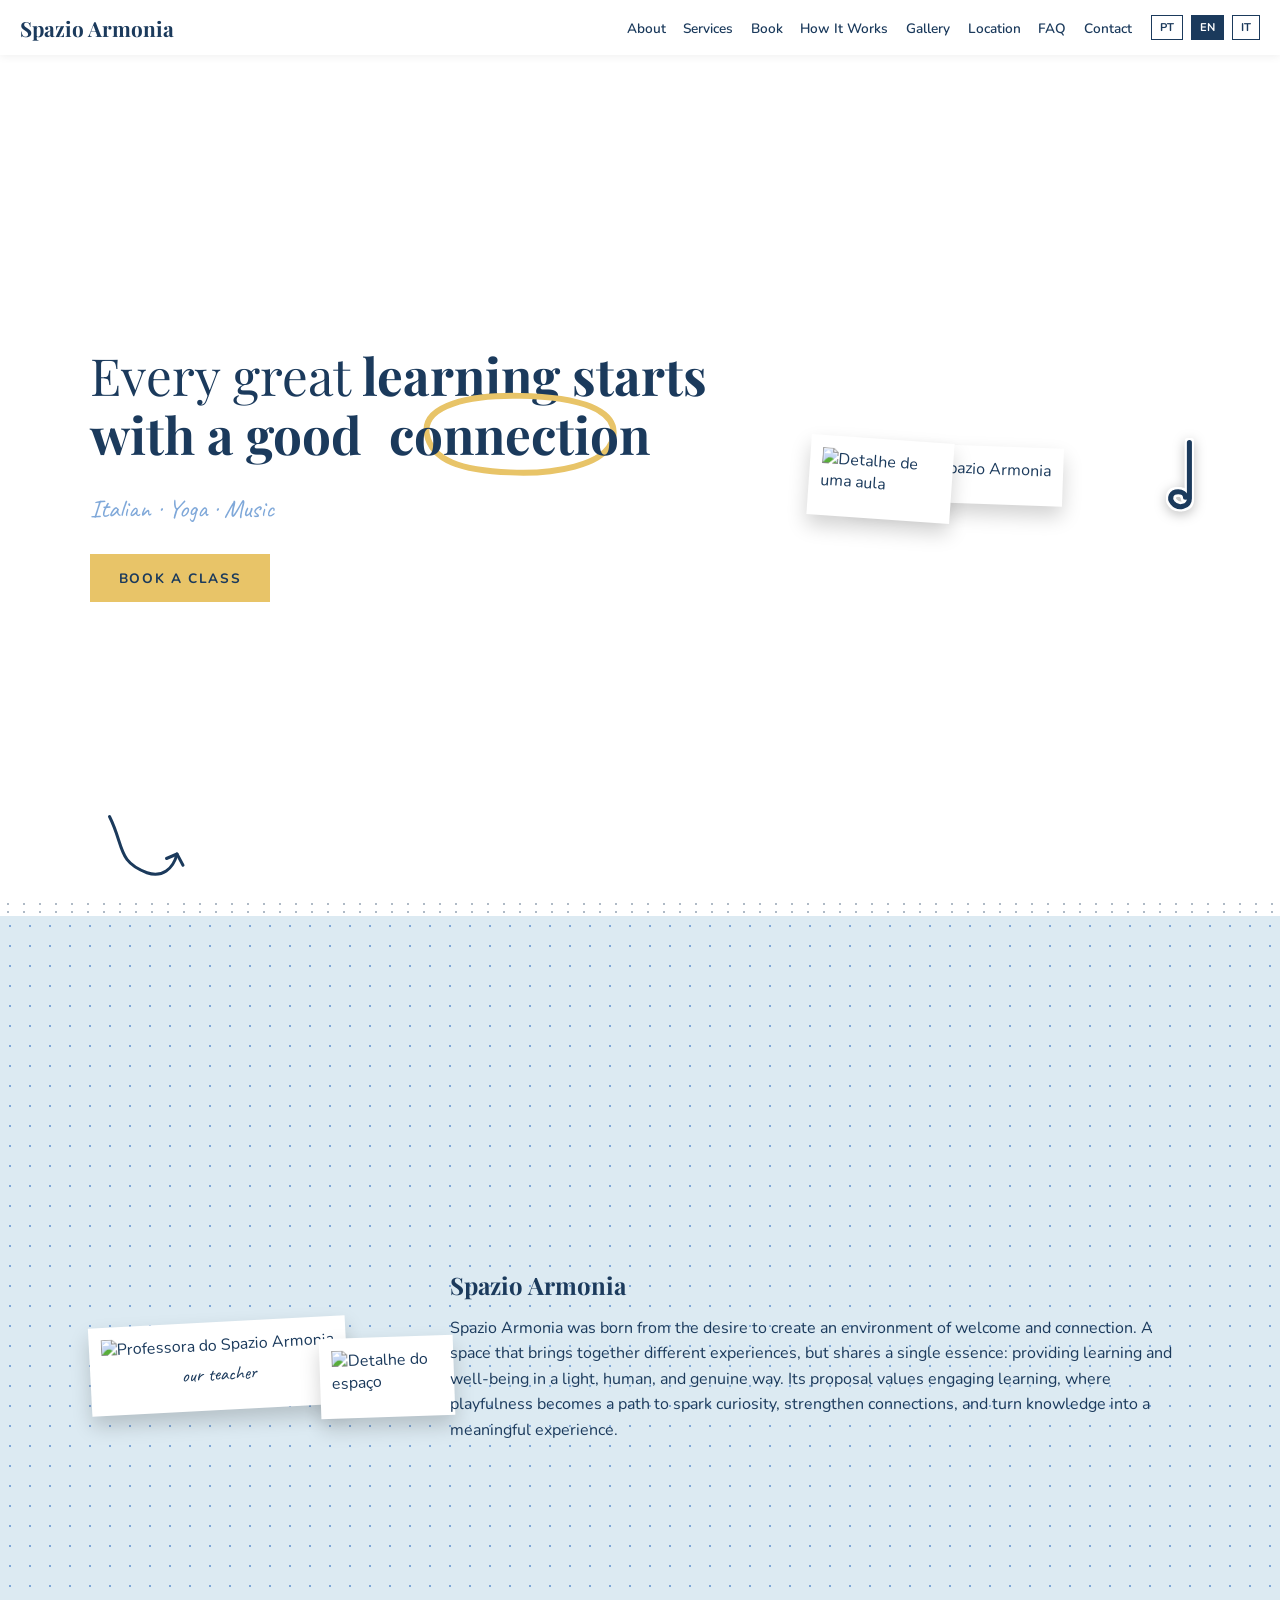
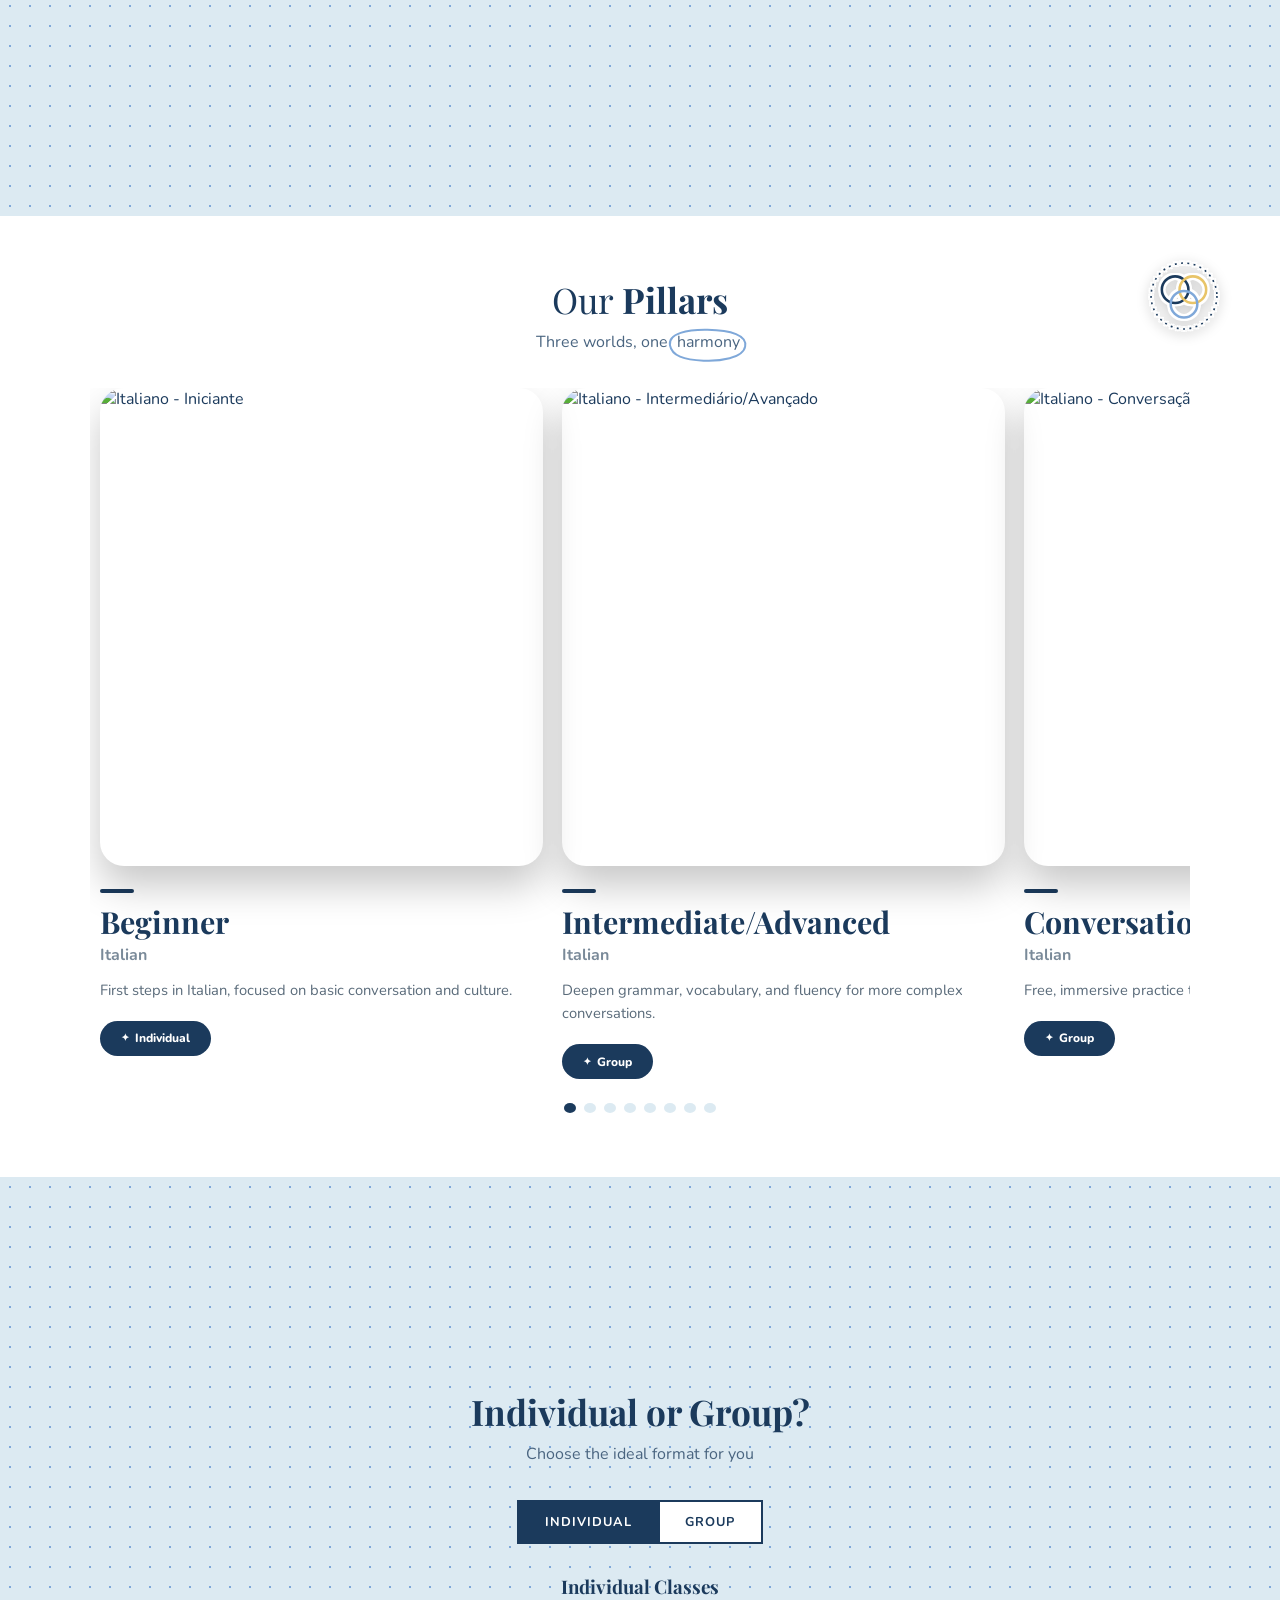
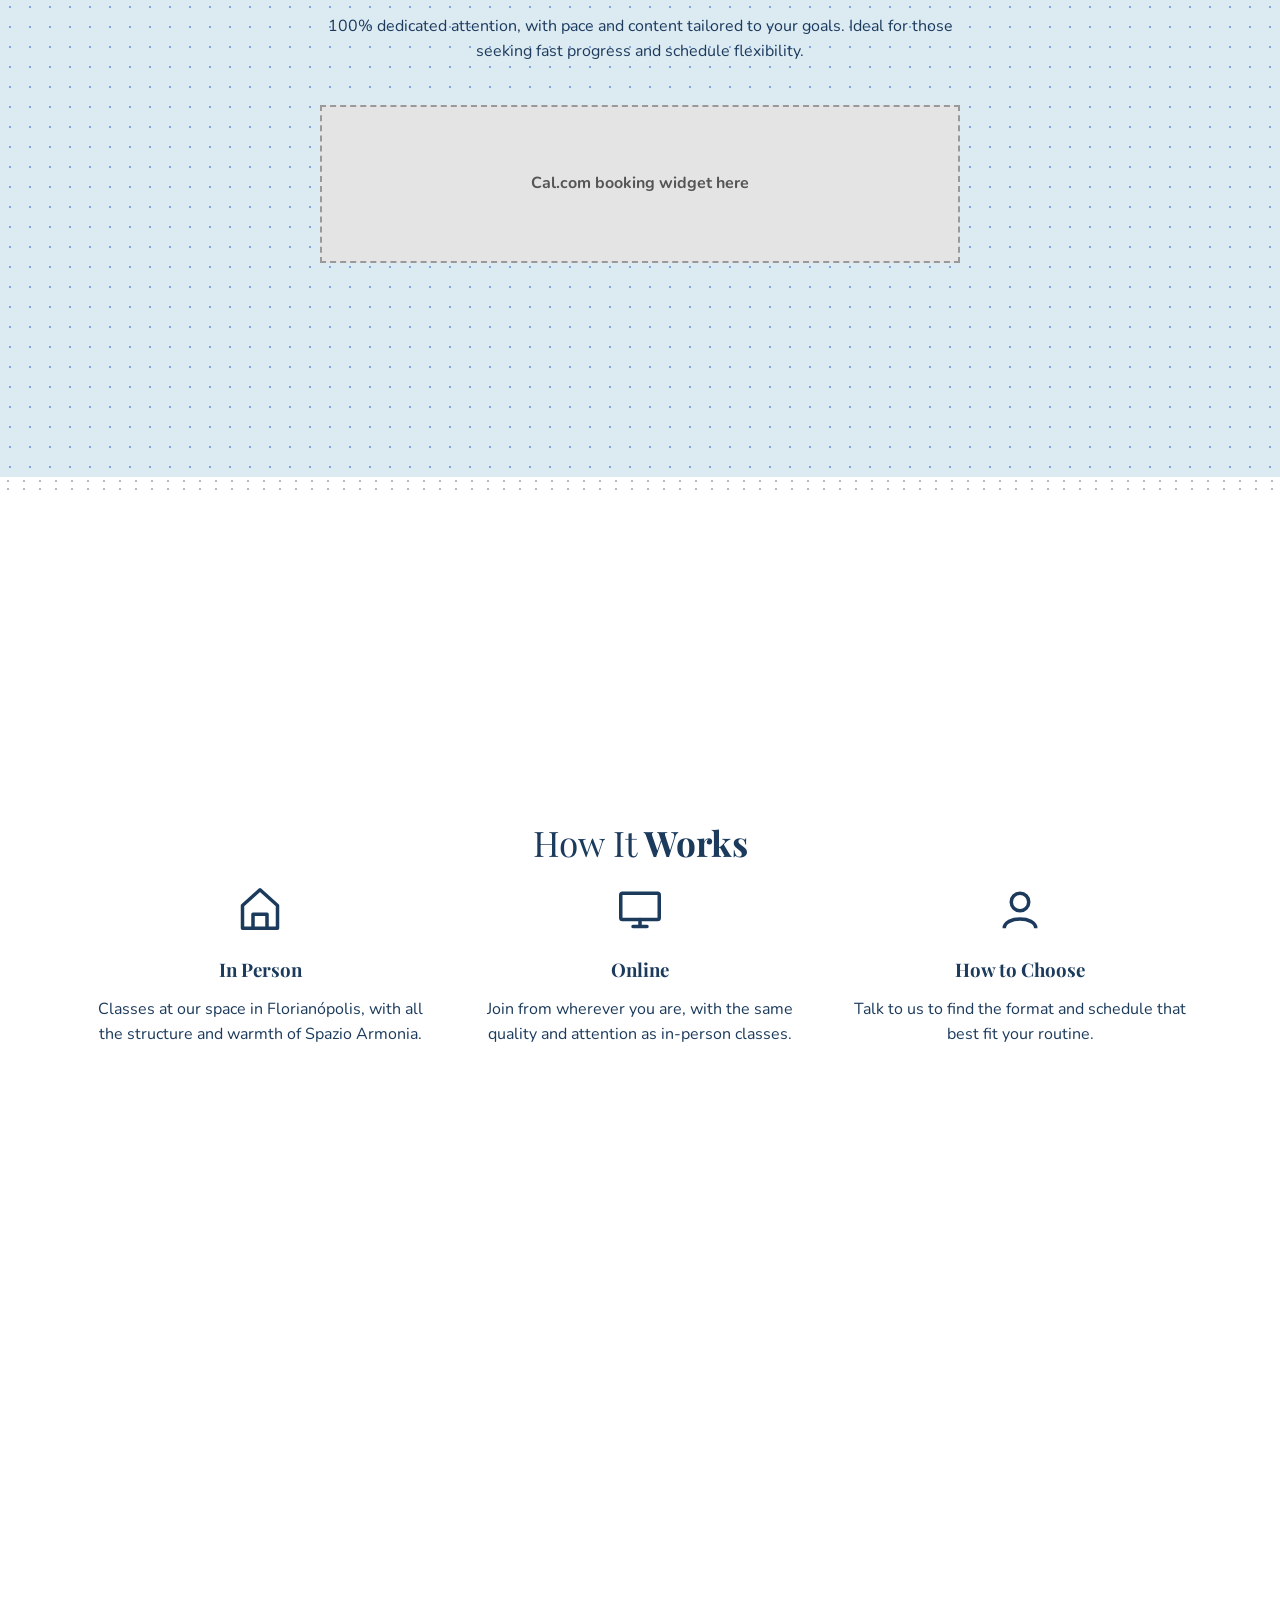
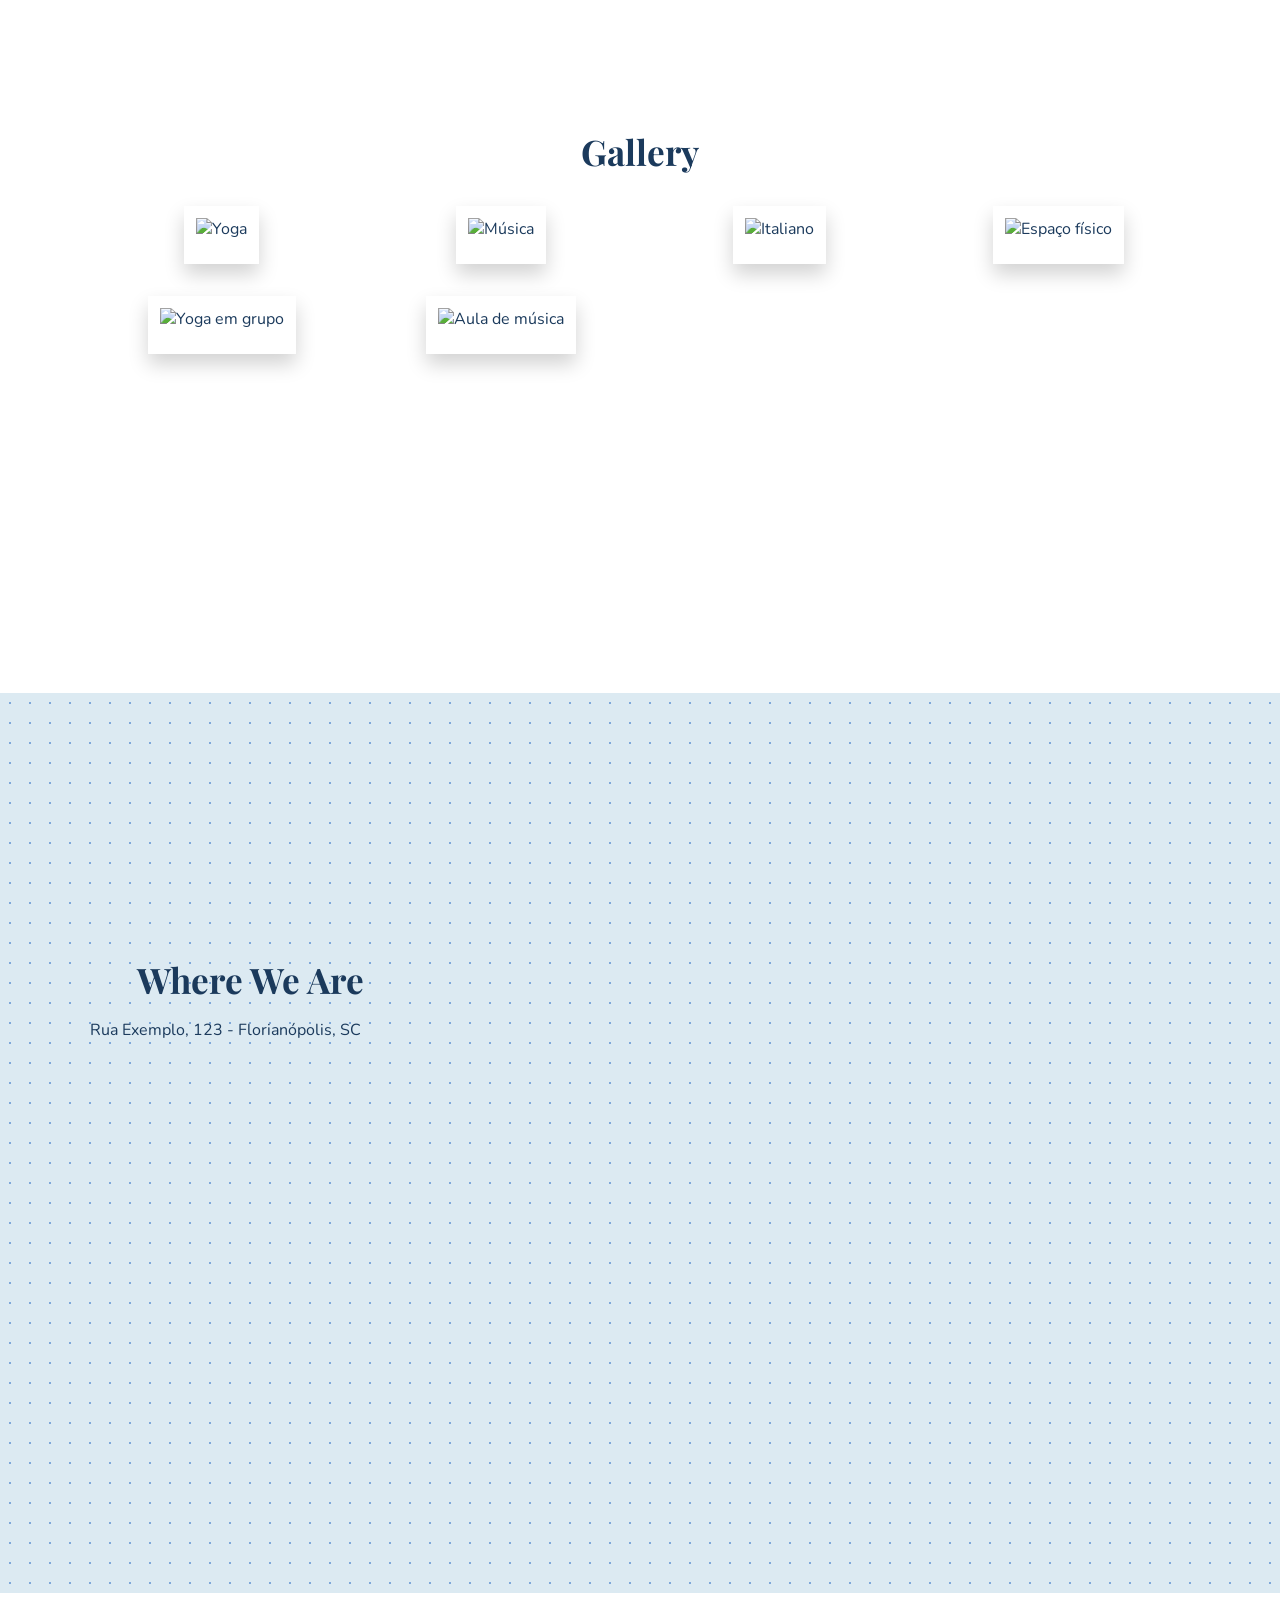
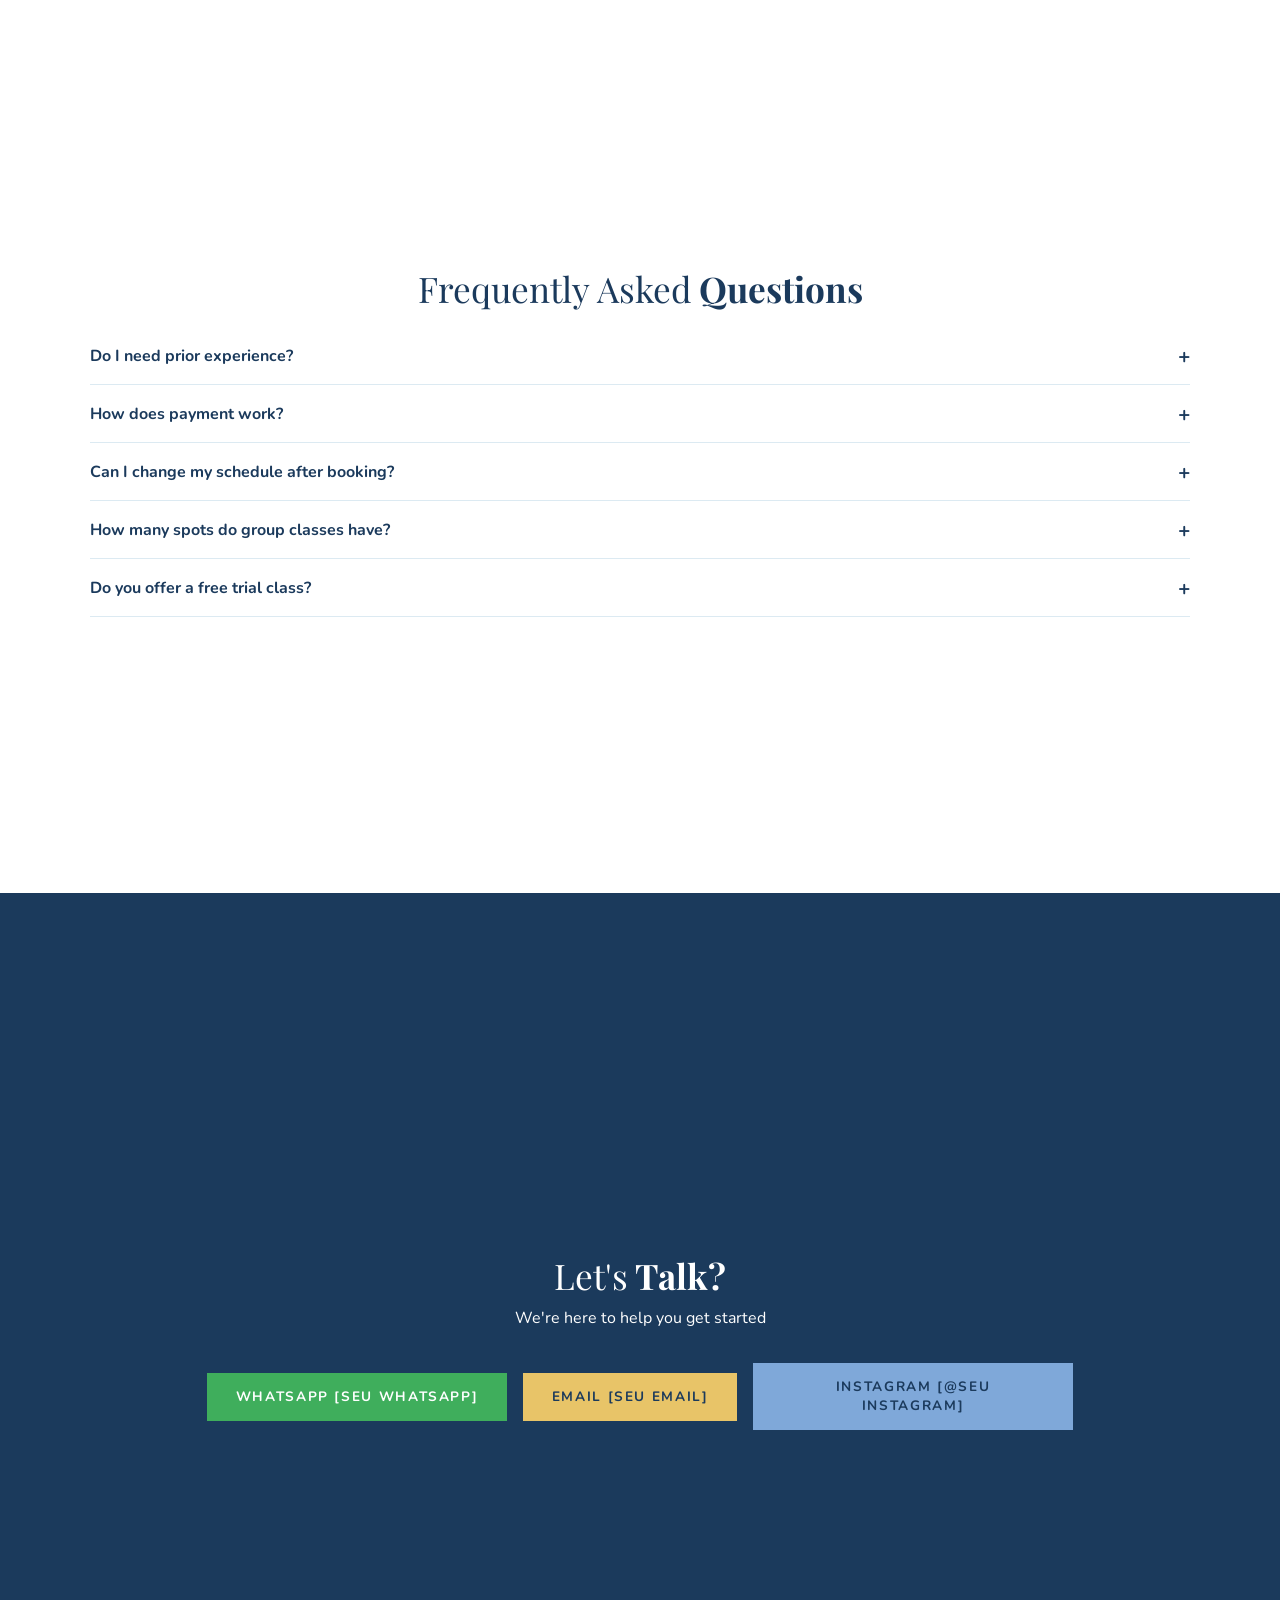
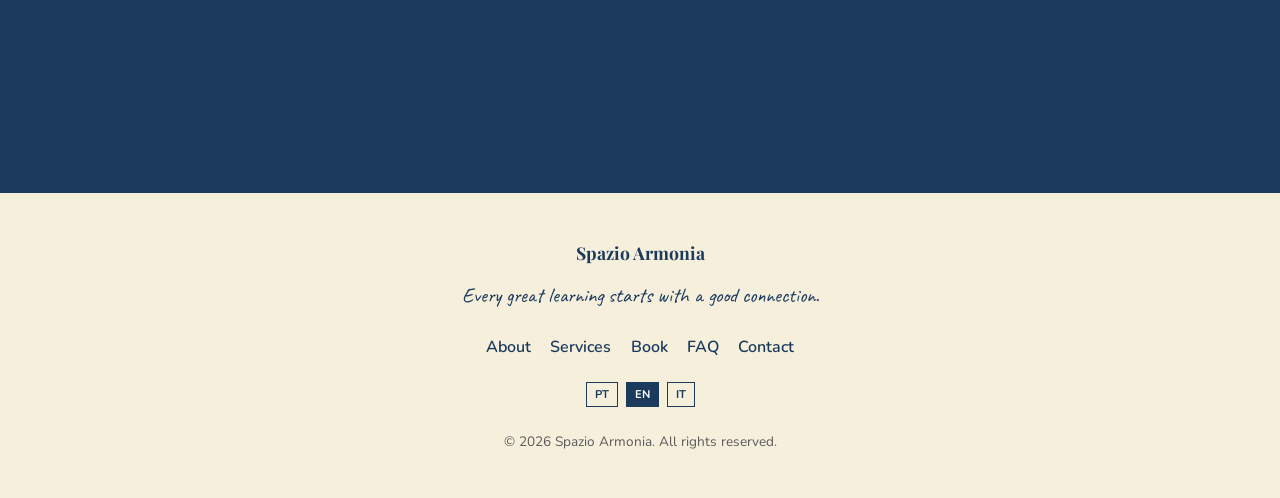
==== index.html @ 6c07874a "Add Spazio Armonia landing page Single-page site (HTML/CSS/JS puro) for the Italiano/Yoga/Música sch" ====
<!DOCTYPE html>
<html lang="pt">
<head>
<meta charset="UTF-8">
<meta name="viewport" content="width=device-width, initial-scale=1.0">
<title>Spazio Armonia — Italiano · Yoga · Música</title>
<meta name="description" content="Spazio Armonia — aulas de Italiano, Yoga e Música em Florianópolis, presenciais e online.">
<link rel="stylesheet" href="css/style.css">
</head>
<body>

<!-- ========== HEADER ========== -->
<header class="site-header">
  <div class="container header-inner">
    <a href="#hero" class="logo-placeholder">Spazio Armonia</a>

    <button class="hamburger" id="hamburgerBtn" aria-label="Abrir menu" aria-expanded="false">
      <span></span><span></span><span></span>
    </button>

    <nav class="main-nav" id="mainNav">
      <ul>
        <li><a href="#sobre" data-i18n="nav.sobre">Sobre</a></li>
        <li><a href="#servicos" data-i18n="nav.servicos">Serviços</a></li>
        <li><a href="#agendamento" data-i18n="nav.agendamento">Agendar</a></li>
        <li><a href="#como-funciona" data-i18n="nav.comoFunciona">Como Funciona</a></li>
        <li><a href="#galeria" data-i18n="nav.galeria">Galeria</a></li>
        <li><a href="#localizacao" data-i18n="nav.localizacao">Localização</a></li>
        <li><a href="#faq" data-i18n="nav.faq">FAQ</a></li>
        <li><a href="#contato" data-i18n="nav.contato">Contato</a></li>
      </ul>
      <div class="lang-switch" id="langSwitchHeader">
        <button type="button" data-lang="pt" class="lang-btn">PT</button>
        <button type="button" data-lang="en" class="lang-btn">EN</button>
        <button type="button" data-lang="it" class="lang-btn">IT</button>
      </div>
    </nav>
  </div>
</header>

<main>

  <!-- ========== HERO ========== -->
  <section id="hero" class="section hero">
    <div class="container hero-inner">
      <div class="hero-text">
        <h1 class="hero-title">
          <span class="light" data-i18n="hero.title_light">Toda grande</span>
          <span class="bold" data-i18n="hero.title_bold">aprendizagem</span>
          <span data-i18n="hero.title_end">começa com uma boa</span>
          <span class="circle-highlight">
            <span data-i18n="hero.title_circle">conexão</span>
            <svg class="circle-svg" viewBox="0 0 220 90" aria-hidden="true">
              <path d="M15,45 C10,15 60,5 110,6 C170,7 210,20 205,48 C200,78 140,86 100,84 C50,82 20,72 15,45 Z" fill="none" stroke="var(--gold)" stroke-width="6"/>
            </svg>
          </span>
        </h1>
        <p class="hero-tagline" data-i18n="hero.tagline">Italiano · Yoga · Música</p>
        <a href="#agendamento" class="btn btn-primary" data-i18n="hero.cta">Agendar Aula</a>
      </div>

      <div class="hero-photo photo-collage">
        <figure class="polaroid polaroid-main rotate-2">
          <img src="https://picsum.photos/seed/spazio-hero-1/420/520" alt="Aula no Spazio Armonia" loading="lazy">
        </figure>
        <figure class="polaroid polaroid-accent rotate-4">
          <img src="https://picsum.photos/seed/spazio-hero-2/260/220" alt="Detalhe de uma aula" loading="lazy">
        </figure>
        <span class="sticker sticker-icon" aria-hidden="true">
          <svg viewBox="0 0 100 140"><path d="M65,10 L65,110 C65,125 45,130 35,118 C28,110 32,98 45,98 C52,98 58,102 58,108" fill="none" stroke="var(--navy)" stroke-width="9" stroke-linecap="round"/></svg>
        </span>
      </div>
    </div>

    <svg class="hero-arrow" viewBox="0 0 120 100" aria-hidden="true">
      <path d="M10,10 C30,50 20,70 60,85 C80,92 95,80 100,60" fill="none" stroke="var(--navy)" stroke-width="4" stroke-linecap="round"/>
      <path d="M100,60 L108,75 M100,60 L86,66" fill="none" stroke="var(--navy)" stroke-width="4" stroke-linecap="round"/>
    </svg>
  </section>

  <div class="dot-row" aria-hidden="true"></div>

  <!-- ========== SOBRE ========== -->
  <section id="sobre" class="section dot-grid">
    <div class="container about-inner">
      <div class="about-photo photo-collage">
        <figure class="polaroid polaroid-main rotate-1">
          <img src="https://picsum.photos/seed/spazio-professora/380/480" alt="Professora do Spazio Armonia" loading="lazy">
          <figcaption data-i18n="sobre.photoCaption">nossa professora</figcaption>
        </figure>
        <figure class="polaroid polaroid-accent rotate-3">
          <img src="https://picsum.photos/seed/spazio-sobre-detalhe/240/200" alt="Detalhe do espaço" loading="lazy">
        </figure>
      </div>
      <div class="about-text">
        <h2 data-i18n="sobre.title">O Spazio Armonia</h2>
        <p data-i18n="sobre.text">O Spazio Armonia nasce do desejo de criar um ambiente de acolhimento e conexão...</p>
      </div>
    </div>
  </section>

  <!-- ========== SERVIÇOS / CARROSSEL ========== -->
  <section id="servicos" class="section">
    <div class="container">
      <div class="section-title-wrap">
        <h2 class="section-title">
          <span class="light" data-i18n="servicos.title_light">Nossos</span>
          <span class="bold" data-i18n="servicos.title_bold">Pilares</span>
        </h2>
        <span class="seal-sticker" aria-hidden="true">
          <svg viewBox="0 0 120 120">
            <circle cx="60" cy="60" r="52" fill="none" stroke="var(--navy)" stroke-width="2.5" stroke-dasharray="3 7"/>
            <circle cx="46" cy="50" r="21" fill="none" stroke="var(--navy)" stroke-width="4"/>
            <circle cx="74" cy="50" r="21" fill="none" stroke="var(--gold)" stroke-width="4"/>
            <circle cx="60" cy="73" r="21" fill="none" stroke="var(--blue-light)" stroke-width="4"/>
          </svg>
        </span>
      </div>
      <p class="section-subtitle">
        <span data-i18n="servicos.subtitle_start">Três universos, uma só</span>
        <span class="circle-highlight small">
          <span data-i18n="servicos.subtitle_circle">harmonia</span>
          <svg class="circle-svg" viewBox="0 0 220 90" aria-hidden="true">
            <path d="M15,45 C10,15 60,5 110,6 C170,7 210,20 205,48 C200,78 140,86 100,84 C50,82 20,72 15,45 Z" fill="none" stroke="var(--blue-light)" stroke-width="5"/>
          </svg>
        </span>
      </p>

      <div class="carousel" id="servicesCarousel">
        <div class="carousel-viewport">
          <div class="carousel-track" id="carouselTrack">

            <article class="service-card card-italiano">
              <div class="service-card-photo">
                <img src="https://picsum.photos/seed/spazio-it-iniciante/440/520" alt="Italiano - Iniciante" loading="lazy">
              </div>
              <div class="service-card-body">
                <span class="service-card-accent" aria-hidden="true"></span>
                <h4 data-i18n="servicos.italiano.c1_titulo">Iniciante</h4>
                <p class="service-card-sub" data-i18n="servicos.italiano.nome">Italiano</p>
                <p class="service-card-stat" data-i18n="servicos.italiano.c1_desc">Primeiros passos na língua italiana...</p>
                <a href="#agendamento" class="badge" data-i18n="servicos.italiano.badge1">Individual</a>
              </div>
            </article>

            <article class="service-card card-italiano">
              <div class="service-card-photo">
                <img src="https://picsum.photos/seed/spazio-it-avancado/440/520" alt="Italiano - Intermediário/Avançado" loading="lazy">
              </div>
              <div class="service-card-body">
                <span class="service-card-accent" aria-hidden="true"></span>
                <h4 data-i18n="servicos.italiano.c2_titulo">Intermediário/Avançado</h4>
                <p class="service-card-sub" data-i18n="servicos.italiano.nome">Italiano</p>
                <p class="service-card-stat" data-i18n="servicos.italiano.c2_desc">Aprofunde gramática, vocabulário e fluência...</p>
                <a href="#agendamento" class="badge" data-i18n="servicos.italiano.badge2">Grupo</a>
              </div>
            </article>

            <article class="service-card card-italiano">
              <div class="service-card-photo">
                <img src="https://picsum.photos/seed/spazio-it-conversacao/440/520" alt="Italiano - Conversação" loading="lazy">
              </div>
              <div class="service-card-body">
                <span class="service-card-accent" aria-hidden="true"></span>
                <h4 data-i18n="servicos.italiano.c3_titulo">Conversação</h4>
                <p class="service-card-sub" data-i18n="servicos.italiano.nome">Italiano</p>
                <p class="service-card-stat" data-i18n="servicos.italiano.c3_desc">Prática livre e imersiva...</p>
                <a href="#agendamento" class="badge" data-i18n="servicos.italiano.badge3">Grupo</a>
              </div>
            </article>

            <article class="service-card card-yoga">
              <div class="service-card-photo">
                <img src="https://picsum.photos/seed/spazio-yoga-hatha/440/520" alt="Hatha Yoga" loading="lazy">
              </div>
              <div class="service-card-body">
                <span class="service-card-accent" aria-hidden="true"></span>
                <h4 data-i18n="servicos.yoga.c1_titulo">Hatha Yoga</h4>
                <p class="service-card-sub" data-i18n="servicos.yoga.nome">Yoga</p>
                <p class="service-card-stat" data-i18n="servicos.yoga.c1_desc">Posturas clássicas com respiração consciente...</p>
                <a href="#agendamento" class="badge" data-i18n="servicos.yoga.badge1">Grupo</a>
              </div>
            </article>

            <article class="service-card card-yoga">
              <div class="service-card-photo">
                <img src="https://picsum.photos/seed/spazio-yoga-vinyasa/440/520" alt="Vinyasa" loading="lazy">
              </div>
              <div class="service-card-body">
                <span class="service-card-accent" aria-hidden="true"></span>
                <h4 data-i18n="servicos.yoga.c2_titulo">Vinyasa</h4>
                <p class="service-card-sub" data-i18n="servicos.yoga.nome">Yoga</p>
                <p class="service-card-stat" data-i18n="servicos.yoga.c2_desc">Sequências fluidas que conectam movimento e respiração.</p>
                <a href="#agendamento" class="badge" data-i18n="servicos.yoga.badge2">Grupo</a>
              </div>
            </article>

            <article class="service-card card-yoga">
              <div class="service-card-photo">
                <img src="https://picsum.photos/seed/spazio-yoga-restaurativo/440/520" alt="Yoga Restaurativo" loading="lazy">
              </div>
              <div class="service-card-body">
                <span class="service-card-accent" aria-hidden="true"></span>
                <h4 data-i18n="servicos.yoga.c3_titulo">Yoga Restaurativo</h4>
                <p class="service-card-sub" data-i18n="servicos.yoga.nome">Yoga</p>
                <p class="service-card-stat" data-i18n="servicos.yoga.c3_desc">Práticas suaves de relaxamento profundo...</p>
                <a href="#agendamento" class="badge" data-i18n="servicos.yoga.badge3">Individual</a>
              </div>
            </article>

            <article class="service-card card-musica">
              <div class="service-card-photo">
                <img src="https://picsum.photos/seed/spazio-musica-piano/440/520" alt="Piano" loading="lazy">
              </div>
              <div class="service-card-body">
                <span class="service-card-accent" aria-hidden="true"></span>
                <h4 data-i18n="servicos.musica.c1_titulo">Piano</h4>
                <p class="service-card-sub" data-i18n="servicos.musica.nome">Música</p>
                <p class="service-card-stat" data-i18n="servicos.musica.c1_desc">Da teoria à prática, para todos os níveis e idades.</p>
                <a href="#agendamento" class="badge" data-i18n="servicos.musica.badge1">Individual</a>
              </div>
            </article>

            <article class="service-card card-musica">
              <div class="service-card-photo">
                <img src="https://picsum.photos/seed/spazio-musica-violao/440/520" alt="Violão" loading="lazy">
              </div>
              <div class="service-card-body">
                <span class="service-card-accent" aria-hidden="true"></span>
                <h4 data-i18n="servicos.musica.c2_titulo">Violão</h4>
                <p class="service-card-sub" data-i18n="servicos.musica.nome">Música</p>
                <p class="service-card-stat" data-i18n="servicos.musica.c2_desc">Técnica, ritmo e repertório...</p>
                <a href="#agendamento" class="badge" data-i18n="servicos.musica.badge2">Individual</a>
              </div>
            </article>

            <article class="service-card card-musica">
              <div class="service-card-photo">
                <img src="https://picsum.photos/seed/spazio-musica-teoria/440/520" alt="Teoria Musical" loading="lazy">
              </div>
              <div class="service-card-body">
                <span class="service-card-accent" aria-hidden="true"></span>
                <h4 data-i18n="servicos.musica.c3_titulo">Teoria Musical</h4>
                <p class="service-card-sub" data-i18n="servicos.musica.nome">Música</p>
                <p class="service-card-stat" data-i18n="servicos.musica.c3_desc">Fundamentos essenciais para compreender e criar música.</p>
                <a href="#agendamento" class="badge" data-i18n="servicos.musica.badge3">Grupo</a>
              </div>
            </article>

          </div>
        </div>
      </div>

      <div class="carousel-dots" id="carouselDots"></div>
    </div>
  </section>

  <!-- ========== AGENDAMENTO (INDIVIDUAL x GRUPO) ========== -->
  <section id="agendamento" class="section dot-grid">
    <div class="container">
      <h2 class="section-title" data-i18n="agendamento.title">Individual ou em Grupo?</h2>
      <p class="section-subtitle" data-i18n="agendamento.subtitle">Escolha o formato ideal para você</p>

      <div class="pill-toggle" id="formatToggle">
        <button type="button" class="pill-btn active" data-format="individual" data-i18n="agendamento.toggleIndividual">Individual</button>
        <button type="button" class="pill-btn" data-format="grupo" data-i18n="agendamento.toggleGrupo">Grupo</button>
      </div>

      <div class="format-content">
        <div class="format-panel active" id="panelIndividual">
          <h3 data-i18n="agendamento.individualTitle">Aulas Individuais</h3>
          <p data-i18n="agendamento.individualText">Atenção 100% dedicada a você...</p>
        </div>
        <div class="format-panel" id="panelGrupo">
          <h3 data-i18n="agendamento.grupoTitle">Aulas em Grupo</h3>
          <p data-i18n="agendamento.grupoText">Aprenda em comunidade...</p>
        </div>
      </div>

      <!-- AQUI VAI O EMBED DO CAL.COM -->
      <div class="calcom-placeholder">
        <p data-i18n="agendamento.calcomPlaceholder">Widget de agendamento Cal.com aqui</p>
      </div>
    </div>
  </section>

  <div class="dot-row" aria-hidden="true"></div>

  <!-- ========== COMO FUNCIONA ========== -->
  <section id="como-funciona" class="section">
    <div class="container">
      <h2 class="section-title">
        <span class="light" data-i18n="comoFunciona.title_light">Como</span>
        <span class="bold" data-i18n="comoFunciona.title_bold">Funciona</span>
      </h2>

      <div class="how-grid">
        <div class="how-item">
          <svg class="how-icon" viewBox="0 0 64 64" aria-hidden="true"><path d="M12,54 L12,28 L32,10 L52,28 L52,54 Z M24,54 L24,38 L40,38 L40,54" fill="none" stroke="var(--navy)" stroke-width="4" stroke-linejoin="round"/></svg>
          <h3 data-i18n="comoFunciona.presencialTitulo">Presencial</h3>
          <p data-i18n="comoFunciona.presencialTexto">Aulas no nosso espaço em Florianópolis...</p>
        </div>
        <div class="how-item">
          <svg class="how-icon" viewBox="0 0 64 64" aria-hidden="true"><rect x="10" y="14" width="44" height="30" rx="2" fill="none" stroke="var(--navy)" stroke-width="4"/><path d="M24,52 L40,52 M32,44 L32,52" fill="none" stroke="var(--navy)" stroke-width="4" stroke-linecap="round"/></svg>
          <h3 data-i18n="comoFunciona.onlineTitulo">Online</h3>
          <p data-i18n="comoFunciona.onlineTexto">Participe de onde estiver...</p>
        </div>
        <div class="how-item">
          <svg class="how-icon" viewBox="0 0 64 64" aria-hidden="true"><circle cx="32" cy="24" r="10" fill="none" stroke="var(--navy)" stroke-width="4"/><path d="M14,54 C14,40 50,40 50,54" fill="none" stroke="var(--navy)" stroke-width="4"/></svg>
          <h3 data-i18n="comoFunciona.escolherTitulo">Como Escolher</h3>
          <p data-i18n="comoFunciona.escolherTexto">Converse com a gente...</p>
        </div>
      </div>
    </div>
  </section>

  <!-- ========== GALERIA ========== -->
  <section id="galeria" class="section">
    <div class="container">
      <h2 class="section-title" data-i18n="galeria.title">Galeria</h2>

      <div class="gallery-grid">
        <figure class="polaroid rotate-1"><img src="https://picsum.photos/seed/spazio-yoga-1/360/440" alt="Yoga" loading="lazy"></figure>
        <figure class="polaroid rotate-3"><img src="https://picsum.photos/seed/spazio-musica-1/360/440" alt="Música" loading="lazy"></figure>
        <figure class="polaroid rotate-4"><img src="https://picsum.photos/seed/spazio-italiano-1/360/440" alt="Italiano" loading="lazy"></figure>
        <figure class="polaroid rotate-2"><img src="https://picsum.photos/seed/spazio-espaco-1/360/440" alt="Espaço físico" loading="lazy"></figure>
        <figure class="polaroid rotate-5"><img src="https://picsum.photos/seed/spazio-yoga-2/360/440" alt="Yoga em grupo" loading="lazy"></figure>
        <figure class="polaroid rotate-1"><img src="https://picsum.photos/seed/spazio-musica-2/360/440" alt="Aula de música" loading="lazy"></figure>
      </div>
    </div>
  </section>

  <!-- ========== LOCALIZAÇÃO ========== -->
  <section id="localizacao" class="section dot-grid">
    <div class="container location-inner">
      <div class="location-text">
        <h2 class="section-title" data-i18n="localizacao.title">Onde Estamos</h2>
        <p data-i18n="localizacao.endereco">Rua Exemplo, 123 - Florianópolis, SC</p>
      </div>
      <div class="location-map">
        <!-- Iframe do Google Maps: coordenadas genéricas de Florianópolis, trocar pelo endereço real depois -->
        <iframe
          src="https://www.google.com/maps/embed?pb=!1m18!1m12!1m3!1d14184.0!2d-48.5482!3d-27.5954!2m3!1f0!2f0!3f0!3m2!1i1024!2i768!4f13.1!3m3!1m2!1s0x0%3A0x0!2zMjfCsDM1JzQzLjQiUyA0OMKwMzInNTMuNSJX!5e0!3m2!1spt-BR!2sbr!4v1700000000000"
          width="100%" height="360" style="border:0;" allowfullscreen="" loading="lazy"
          referrerpolicy="no-referrer-when-downgrade" title="Mapa Florianópolis"></iframe>
      </div>
    </div>
  </section>

  <!-- ========== FAQ ========== -->
  <section id="faq" class="section">
    <div class="container">
      <h2 class="section-title">
        <span class="light" data-i18n="faq.title_light">Perguntas</span>
        <span class="bold" data-i18n="faq.title_bold">Frequentes</span>
      </h2>

      <div class="accordion" id="faqAccordion">
        <div class="accordion-item">
          <button class="accordion-trigger" aria-expanded="false" data-i18n="faq.q1">Preciso ter experiência prévia?</button>
          <div class="accordion-panel"><p data-i18n="faq.a1">Não! Nossas aulas são adaptadas para todos os níveis...</p></div>
        </div>
        <div class="accordion-item">
          <button class="accordion-trigger" aria-expanded="false" data-i18n="faq.q2">Como funciona o pagamento?</button>
          <div class="accordion-panel"><p data-i18n="faq.a2">Aceitamos pagamento mensal ou por pacote de aulas...</p></div>
        </div>
        <div class="accordion-item">
          <button class="accordion-trigger" aria-expanded="false" data-i18n="faq.q3">Posso trocar de horário depois de agendado?</button>
          <div class="accordion-panel"><p data-i18n="faq.a3">Sim, basta nos avisar com antecedência...</p></div>
        </div>
        <div class="accordion-item">
          <button class="accordion-trigger" aria-expanded="false" data-i18n="faq.q4">As aulas em grupo têm quantas vagas?</button>
          <div class="accordion-panel"><p data-i18n="faq.a4">As turmas são reduzidas, com no máximo 6 alunos...</p></div>
        </div>
        <div class="accordion-item">
          <button class="accordion-trigger" aria-expanded="false" data-i18n="faq.q5">Vocês oferecem aula experimental gratuita?</button>
          <div class="accordion-panel"><p data-i18n="faq.a5">Sim! Oferecemos uma aula experimental gratuita...</p></div>
        </div>
      </div>
    </div>
  </section>

  <!-- ========== CONTATO ========== -->
  <section id="contato" class="section contato-section">
    <div class="container">
      <h2 class="section-title on-dark">
        <span class="light" data-i18n="contato.title_light">Vamos</span>
        <span class="bold" data-i18n="contato.title_bold">Conversar?</span>
      </h2>
      <p class="section-subtitle on-dark" data-i18n="contato.subtitle">Estamos aqui para te ajudar a começar</p>

      <div class="contact-buttons">
        <!-- Trocar href pelo número real: https://wa.me/55XXXXXXXXXXX -->
        <a href="#" class="btn btn-contact btn-whatsapp">
          <span data-i18n="contato.whatsapp">WhatsApp</span> [SEU WHATSAPP]
        </a>
        <!-- Trocar href pelo e-mail real -->
        <a href="#" class="btn btn-contact btn-email">
          <span data-i18n="contato.email">E-mail</span> [SEU EMAIL]
        </a>
        <!-- Trocar href pelo Instagram real -->
        <a href="#" class="btn btn-contact btn-instagram">
          <span data-i18n="contato.instagram">Instagram</span> [@SEU INSTAGRAM]
        </a>
      </div>
    </div>
  </section>

</main>

<!-- ========== FOOTER ========== -->
<footer class="site-footer">
  <div class="container footer-inner">
    <a href="#hero" class="logo-placeholder small">Spazio Armonia</a>
    <p class="footer-tagline" data-i18n="footer.tagline">Toda grande aprendizagem começa com uma boa conexão.</p>

    <ul class="footer-links">
      <li><a href="#sobre" data-i18n="nav.sobre">Sobre</a></li>
      <li><a href="#servicos" data-i18n="nav.servicos">Serviços</a></li>
      <li><a href="#agendamento" data-i18n="nav.agendamento">Agendar</a></li>
      <li><a href="#faq" data-i18n="nav.faq">FAQ</a></li>
      <li><a href="#contato" data-i18n="nav.contato">Contato</a></li>
    </ul>

    <div class="lang-switch" id="langSwitchFooter">
      <button type="button" data-lang="pt" class="lang-btn">PT</button>
      <button type="button" data-lang="en" class="lang-btn">EN</button>
      <button type="button" data-lang="it" class="lang-btn">IT</button>
    </div>

    <p class="footer-rights">&copy; 2026 Spazio Armonia. <span data-i18n="footer.rights">Todos os direitos reservados.</span></p>
  </div>
</footer>

<script src="js/translations.js"></script>
<script src="js/main.js"></script>
</body>
</html>
---- css/style.css ----
/* ===== Fonts ===== */
@import url('https://fonts.googleapis.com/css2?family=Playfair+Display:wght@400;500;700&family=Caveat:wght@600;700&family=Nunito:wght@400;600;700;800&display=swap');

/* ===== Custom properties ===== */
:root{
  --navy:#1B3A5C;
  --gold:#E8C468;
  --blue-light:#7FA8D9;
  --cream:#F5EFDC;
  --blue-pale:#DCEAF2;
  --white:#FFFFFF;

  --font-serif:'Playfair Display', serif;
  --font-script:'Caveat', cursive;
  --font-body:'Nunito', sans-serif;

  --gap:1rem;
}

*{ box-sizing:border-box; }
html{ scroll-behavior:smooth; }
body{
  margin:0;
  font-family:var(--font-body);
  color:var(--navy);
  background:var(--white);
  overflow-x:hidden;
}
img{ max-width:100%; display:block; }
a{ color:inherit; text-decoration:none; }
ul{ margin:0; padding:0; list-style:none; }
h1,h2,h3,h4{ font-family:var(--font-serif); margin:0 0 .5em; line-height:1.15; }
p{ line-height:1.6; }

.container{
  width:100%;
  max-width:1140px;
  margin:0 auto;
  padding:0 1.25rem;
}
.section{
  min-height:100vh;
  padding:4rem 0;
  display:flex;
  flex-direction:column;
  justify-content:center;
}

/* dot-grid texture */
.dot-grid{
  background-color:var(--blue-pale);
  background-image:radial-gradient(var(--blue-light) 1px, transparent 1.5px);
  background-size:20px 20px;
}

.section-title{ font-size:1.8rem; text-align:center; }
.section-subtitle{ text-align:center; margin-top:-.5em; margin-bottom:2rem; color:#4a6580; }
.on-dark{ color:var(--white); }

/* ===== weight-contrast helpers ===== */
.light{ font-weight:400; }
.bold{ font-weight:700; }

/* ===== buttons ===== */
.btn{
  display:inline-block;
  border:none;
  border-radius:0;
  background:var(--navy);
  color:var(--white);
  padding:.9rem 1.8rem;
  font-family:var(--font-body);
  font-weight:700;
  text-transform:uppercase;
  letter-spacing:.12em;
  font-size:.85rem;
  cursor:pointer;
  transition:transform .15s ease, opacity .15s ease;
}
.btn:hover{ transform:translateY(-2px); opacity:.92; }
.btn-primary{ background:var(--gold); color:var(--navy); }

/* ===== polaroid ===== */
.polaroid{
  background:var(--white);
  padding:.75rem .75rem 1.5rem;
  box-shadow:0 10px 20px rgba(0,0,0,.18);
  display:inline-block;
  margin:0;
}
.polaroid img{ width:100%; height:auto; }
.polaroid figcaption{
  text-align:center;
  font-family:var(--font-script);
  font-size:1.2rem;
  color:var(--navy);
  margin-top:.4rem;
}
.rotate-1{ transform:rotate(-3deg); }
.rotate-2{ transform:rotate(2deg); }
.rotate-3{ transform:rotate(-2deg); }
.rotate-4{ transform:rotate(4deg); }
.rotate-5{ transform:rotate(-4deg); }

/* ===== photo collage (main photo + smaller accent photo) ===== */
.photo-collage{ position:relative; display:inline-block; }
.polaroid-accent{
  position:absolute;
  width:42%;
  max-width:150px;
  top:-10%;
  left:-6%;
  z-index:2;
}
.about-photo.photo-collage .polaroid-accent{
  top:auto;
  bottom:-8%;
  right:-4%;
  left:auto;
}

/* ===== dot-row divider (perforated rule between sections) ===== */
.dot-row{
  height:16px;
  background-image:radial-gradient(var(--navy) 1.6px, transparent 1.8px);
  background-size:16px 8px;
  background-repeat:repeat;
  opacity:.35;
}

/* ===== section title with mixed weight ===== */
.section-title-wrap{
  position:relative;
  display:flex;
  justify-content:center;
  align-items:center;
}
.seal-sticker{
  position:absolute;
  right:-.5rem;
  top:-.6rem;
  width:46px;
  filter:
    drop-shadow(2px 0 0 white) drop-shadow(-2px 0 0 white)
    drop-shadow(0 2px 0 white) drop-shadow(0 -2px 0 white)
    drop-shadow(0 3px 6px rgba(0,0,0,.2));
}
.circle-highlight.small .circle-svg{ top:-15%; }

/* ===== sticker ===== */
.sticker{
  display:inline-block;
  filter:
    drop-shadow(2px 0 0 white) drop-shadow(-2px 0 0 white)
    drop-shadow(0 2px 0 white) drop-shadow(0 -2px 0 white)
    drop-shadow(0 3px 6px rgba(0,0,0,.25));
}
.sticker svg{ width:56px; height:80px; }

/* ===== circle highlight ===== */
.circle-highlight{
  position:relative;
  display:inline-block;
  padding:0 .3em;
}
.circle-highlight > span:first-child{ position:relative; z-index:1; }
.circle-svg{
  position:absolute;
  top:-25%;
  left:-10%;
  width:120%;
  height:150%;
  z-index:0;
}

/* ===== header ===== */
.site-header{
  position:fixed;
  top:0; left:0; right:0;
  z-index:100;
  background:rgba(255,255,255,.95);
  backdrop-filter:blur(4px);
  box-shadow:0 2px 8px rgba(0,0,0,.06);
}
.header-inner{
  display:flex;
  align-items:center;
  justify-content:space-between;
  padding:.85rem 1.25rem;
}
.logo-placeholder{
  font-family:var(--font-serif);
  font-weight:700;
  font-size:1.3rem;
  color:var(--navy);
}
.logo-placeholder.small{ font-size:1.1rem; }

.hamburger{
  display:flex;
  flex-direction:column;
  gap:5px;
  background:none;
  border:none;
  cursor:pointer;
  padding:.4rem;
  z-index:110;
}
.hamburger span{
  width:26px; height:3px;
  background:var(--navy);
  display:block;
}

.main-nav{
  position:fixed;
  top:0; right:-100%;
  height:100vh;
  width:78%;
  max-width:320px;
  background:var(--cream);
  padding:5rem 1.5rem 2rem;
  transition:right .3s ease;
  overflow-y:auto;
}
.main-nav.open{ right:0; }
.main-nav ul{ display:flex; flex-direction:column; gap:1.1rem; }
.main-nav a{ font-weight:600; font-size:1.05rem; }
.main-nav a:hover{ color:var(--gold); }

.lang-switch{ display:flex; gap:.5rem; margin-top:2rem; }
.lang-btn{
  background:none;
  border:1px solid var(--navy);
  color:var(--navy);
  font-family:var(--font-body);
  font-weight:700;
  font-size:.75rem;
  padding:.3rem .6rem;
  cursor:pointer;
}
.lang-btn.active{ background:var(--navy); color:var(--white); }

/* ===== hero ===== */
.hero{ padding-top:7rem; position:relative; overflow:visible; }
.hero-inner{
  display:flex;
  flex-direction:column;
  gap:2.5rem;
  align-items:center;
  text-align:center;
}
.hero-title{ font-size:2rem; }
.hero-tagline{
  font-family:var(--font-script);
  font-size:1.6rem;
  color:var(--blue-light);
  margin:.5rem 0 1.5rem;
}
.hero-photo{ position:relative; }
.hero-photo .sticker{
  position:absolute;
  bottom:-1.2rem;
  right:-1.2rem;
}
.hero-arrow{
  display:none;
}

/* ===== about ===== */
.about-inner{
  display:flex;
  flex-direction:column;
  gap:2.5rem;
  align-items:center;
  text-align:center;
}
.about-photo{ order:-1; }

/* ===== carousel ===== */
.carousel{ position:relative; display:flex; align-items:center; gap:.5rem; }
.carousel-viewport{ overflow:hidden; flex:1; }
.carousel-track{
  display:flex;
  transition:transform .4s ease;
}
.service-card{
  flex:0 0 92%;
  max-width:92%;
  min-width:0;
  margin:0 .6rem;
  color:var(--navy);
  display:flex;
  flex-direction:column;
}
.service-card-photo{
  height:0;
  padding-bottom:125%;
  position:relative;
  border-radius:24px;
  overflow:hidden;
  box-shadow:0 20px 38px rgba(0,0,0,.22);
}
.service-card-photo img{
  position:absolute;
  inset:0;
  width:100%; height:100%;
  object-fit:cover;
  display:block;
  transition:transform .5s ease;
}
.service-card:hover .service-card-photo img{ transform:scale(1.05); }

.service-card-body{
  display:flex;
  flex-direction:column;
  gap:.15rem;
  padding-top:1.4rem;
  text-align:left;
}
.service-card-accent{
  display:block;
  width:34px;
  height:4px;
  border-radius:3px;
  margin-bottom:.65rem;
}
.card-italiano .service-card-accent{ background:var(--navy); }
.card-yoga .service-card-accent{ background:var(--gold); }
.card-musica .service-card-accent{ background:var(--blue-light); }

.service-card-body h4{ font-size:1.7rem; margin:0; overflow-wrap:break-word; word-break:break-word; }
.service-card-sub{ font-size:1rem; font-weight:700; color:#7a8a99; margin:0 0 .5rem; }
.service-card-stat{ font-size:.92rem; color:#5a6b7a; margin:0 0 1rem; }

.badge{
  align-self:flex-start;
  display:inline-flex;
  align-items:center;
  gap:.4rem;
  padding:.6rem 1.3rem;
  border-radius:999px;
  font-size:.75rem;
  text-transform:none;
  letter-spacing:0;
  font-weight:800;
  text-decoration:none;
  transition:transform .2s ease, opacity .2s ease;
}
.badge::before{ content:"\2726"; font-size:.85em; }
.badge:hover{ transform:translateY(-2px); opacity:.9; }
.card-italiano .badge{ background:var(--navy); color:var(--white); }
.card-yoga .badge{ background:var(--gold); color:var(--navy); }
.card-musica .badge{ background:var(--blue-light); color:var(--navy); }

.carousel-dots{
  display:flex;
  justify-content:center;
  gap:.5rem;
  margin-top:1.5rem;
}
.carousel-dots button{
  width:10px; height:10px;
  border-radius:50%;
  border:none;
  background:var(--blue-pale);
  cursor:pointer;
}
.carousel-dots button.active{ background:var(--navy); }

/* ===== pill toggle ===== */
.pill-toggle{
  display:flex;
  justify-content:center;
  gap:0;
  margin-bottom:2rem;
}
.pill-btn{
  border:2px solid var(--navy);
  background:var(--white);
  color:var(--navy);
  font-family:var(--font-body);
  font-weight:700;
  text-transform:uppercase;
  letter-spacing:.08em;
  font-size:.8rem;
  padding:.7rem 1.6rem;
  cursor:pointer;
}
.pill-btn:first-child{ border-right:none; }
.pill-btn.active{ background:var(--navy); color:var(--white); }

.format-panel{ display:none; text-align:center; max-width:640px; margin:0 auto; }
.format-panel.active{ display:block; }

.calcom-placeholder{
  margin:2.5rem auto 0;
  max-width:640px;
  background:#e4e4e4;
  border:2px dashed #999;
  padding:3rem 1.5rem;
  text-align:center;
  color:#555;
  font-weight:700;
}

/* ===== como funciona ===== */
.how-grid{
  display:grid;
  grid-template-columns:1fr;
  gap:2.5rem;
  text-align:center;
}
.how-icon{ width:56px; height:56px; margin:0 auto 1rem; }

/* ===== gallery ===== */
.gallery-grid{
  display:grid;
  grid-template-columns:repeat(2, 1fr);
  gap:2rem 1rem;
  justify-items:center;
  padding-top:1rem;
}

/* ===== location ===== */
.location-inner{ display:flex; flex-direction:column; gap:2rem; }
.location-map iframe{ width:100%; }

/* ===== FAQ / accordion ===== */
.accordion-item{ border-bottom:1px solid var(--blue-pale); }
.accordion-trigger{
  width:100%;
  text-align:left;
  background:none;
  border:none;
  font-family:var(--font-body);
  font-weight:700;
  font-size:1rem;
  color:var(--navy);
  padding:1.1rem 1.6rem 1.1rem 0;
  cursor:pointer;
  position:relative;
}
.accordion-trigger::after{
  content:"+";
  position:absolute;
  right:0;
  top:50%;
  transform:translateY(-50%);
  font-size:1.3rem;
}
.accordion-trigger[aria-expanded="true"]::after{ content:"–"; }
.accordion-panel{
  max-height:0;
  overflow:hidden;
  transition:max-height .3s ease;
}
.accordion-panel p{ padding:0 0 1.1rem; margin:0; }

/* ===== contact ===== */
.contato-section{ background:var(--navy); text-align:center; }
.contact-buttons{
  display:flex;
  flex-direction:column;
  gap:1rem;
  align-items:center;
  margin-top:1.5rem;
}
.btn-contact{ width:100%; max-width:320px; text-align:center; }
.btn-whatsapp{ background:#3fae5c; color:var(--white); }
.btn-email{ background:var(--gold); color:var(--navy); }
.btn-instagram{ background:var(--blue-light); color:var(--navy); }

/* ===== footer ===== */
.site-footer{ background:var(--cream); padding:3rem 0 2rem; text-align:center; }
.footer-tagline{ font-family:var(--font-script); font-size:1.3rem; color:var(--navy); margin:.8rem 0 1.5rem; }
.footer-links{ display:flex; flex-wrap:wrap; justify-content:center; gap:1.2rem; margin-bottom:1.5rem; font-weight:600; }
.footer-links a:hover{ color:var(--blue-light); }
.footer-inner .lang-switch{ justify-content:center; margin:0 auto 1.5rem; }
.footer-rights{ font-size:.85rem; color:#5a5a5a; }

/* ============================================================
   ANIMATIONS — scroll reveal, autoplay, hover motion
   ============================================================ */
.reveal{
  opacity:0;
  transform:translateY(28px);
  transition:opacity .7s ease, transform .7s ease;
  will-change:opacity, transform;
}
.reveal.is-visible{
  opacity:1;
  transform:none;
}

@keyframes float-arrow{
  0%,100%{ transform:translateY(0); }
  50%{ transform:translateY(8px); }
}
.hero-arrow{ animation:float-arrow 3s ease-in-out infinite; }

@keyframes wiggle-sticker{
  0%,100%{ transform:rotate(0deg); }
  50%{ transform:rotate(8deg); }
}
.hero-photo .sticker{ animation:wiggle-sticker 3.5s ease-in-out infinite; }
.seal-sticker{ animation:wiggle-sticker 4.5s ease-in-out infinite; }

@keyframes pop-in{
  from{ opacity:0; transform:scale(.85); }
  to{ opacity:1; transform:scale(1); }
}
.hero-photo{ animation:pop-in .8s ease .1s both; }

/* polaroids: lift + scale on hover, keep each photo's own tilt */
.polaroid{ transition:transform .35s ease, box-shadow .35s ease; }
.polaroid:hover{ box-shadow:0 18px 30px rgba(0,0,0,.25); z-index:2; }
.rotate-1:hover{ transform:rotate(-3deg) scale(1.06); }
.rotate-2:hover{ transform:rotate(2deg) scale(1.06); }
.rotate-3:hover{ transform:rotate(-2deg) scale(1.06); }
.rotate-4:hover{ transform:rotate(4deg) scale(1.06); }
.rotate-5:hover{ transform:rotate(-4deg) scale(1.06); }

/* service cards: lift on hover */
.service-card-photo{ transition:box-shadow .3s ease; }
.service-card:hover .service-card-photo{ box-shadow:0 24px 40px rgba(0,0,0,.28); }

/* how-it-works icons: playful wiggle on hover */
.how-icon{ transition:transform .3s ease; }
.how-item:hover .how-icon{ transform:scale(1.15) rotate(-6deg); }

/* nav links: animated underline */
.main-nav a{ position:relative; }
.main-nav a::after{
  content:"";
  position:absolute;
  left:0; bottom:-4px;
  width:0; height:2px;
  background:var(--gold);
  transition:width .25s ease;
}
.main-nav a:hover::after{ width:100%; }

/* buttons: smoother press */
.btn{ transition:transform .2s ease, opacity .2s ease, box-shadow .2s ease; }
.btn:active{ transform:translateY(0) scale(.97); }

/* pill toggle: smooth active swap already via color transition */
.pill-btn{ transition:background .25s ease, color .25s ease; }

@media (prefers-reduced-motion: reduce){
  .reveal{ opacity:1; transform:none; transition:none; }
  .hero-arrow, .hero-photo .sticker, .hero-photo{ animation:none; }
}

/* ============================================================
   TABLET — min-width 768px
   ============================================================ */
@media (min-width:768px){
  .footer-inner .lang-switch{ margin-top:0; }

  .hero-inner{ flex-direction:row; text-align:left; justify-content:space-between; }
  .hero-title{ font-size:2.6rem; }
  .hero-text{ flex:1; }
  .hero-photo{ flex:0 0 340px; }
  .hero-arrow{ display:block; position:absolute; bottom:1rem; left:8%; width:90px; }

  .about-inner{ flex-direction:row; text-align:left; align-items:center; }
  .about-photo{ order:0; flex:0 0 320px; }
  .about-text{ flex:1; }

  .service-card{ flex:0 0 calc(62% - 1.2rem); max-width:calc(62% - 1.2rem); }
  .service-card-photo{ padding-bottom:112%; }

  .how-grid{ grid-template-columns:repeat(3, 1fr); }

  .gallery-grid{ grid-template-columns:repeat(3, 1fr); }

  .location-inner{ flex-direction:row; align-items:flex-start; }
  .location-text{ flex:0 0 320px; }
  .location-map{ flex:1; }

  .contact-buttons{ flex-direction:row; justify-content:center; }
  .btn-contact{ width:auto; }

  .seal-sticker{ width:64px; right:-1rem; top:-1rem; }
  .polaroid-accent{ max-width:170px; left:-12%; }
  .about-photo.photo-collage .polaroid-accent{ right:-14%; left:auto; }
}

/* ============================================================
   DESKTOP — min-width 1024px
   ============================================================ */
@media (min-width:1024px){
  .site-header .container{ max-width:1320px; }

  .hamburger{ display:none; }
  .main-nav{
    position:static;
    height:auto;
    width:auto;
    max-width:none;
    background:none;
    padding:0;
    display:flex;
    align-items:center;
    gap:1.2rem;
    flex-wrap:nowrap;
  }
  .main-nav ul{ flex-direction:row; flex-wrap:nowrap; gap:1.1rem; white-space:nowrap; }
  .main-nav a{ font-size:.85rem; }
  .main-nav .lang-switch{ margin-top:0; flex-shrink:0; }
  .lang-btn{ padding:.25rem .5rem; font-size:.7rem; }

  .hero-title{ font-size:3.2rem; }
  .section-title{ font-size:2.2rem; }

  .service-card{ flex:0 0 calc(42% - 1.2rem); max-width:calc(42% - 1.2rem); }
  .service-card-photo{ padding-bottom:108%; }
  .service-card-body h4{ font-size:1.9rem; }

  .gallery-grid{ grid-template-columns:repeat(4, 1fr); }

  .seal-sticker{ width:76px; right:-2rem; top:-1.4rem; }
  .polaroid-accent{ max-width:190px; }
}
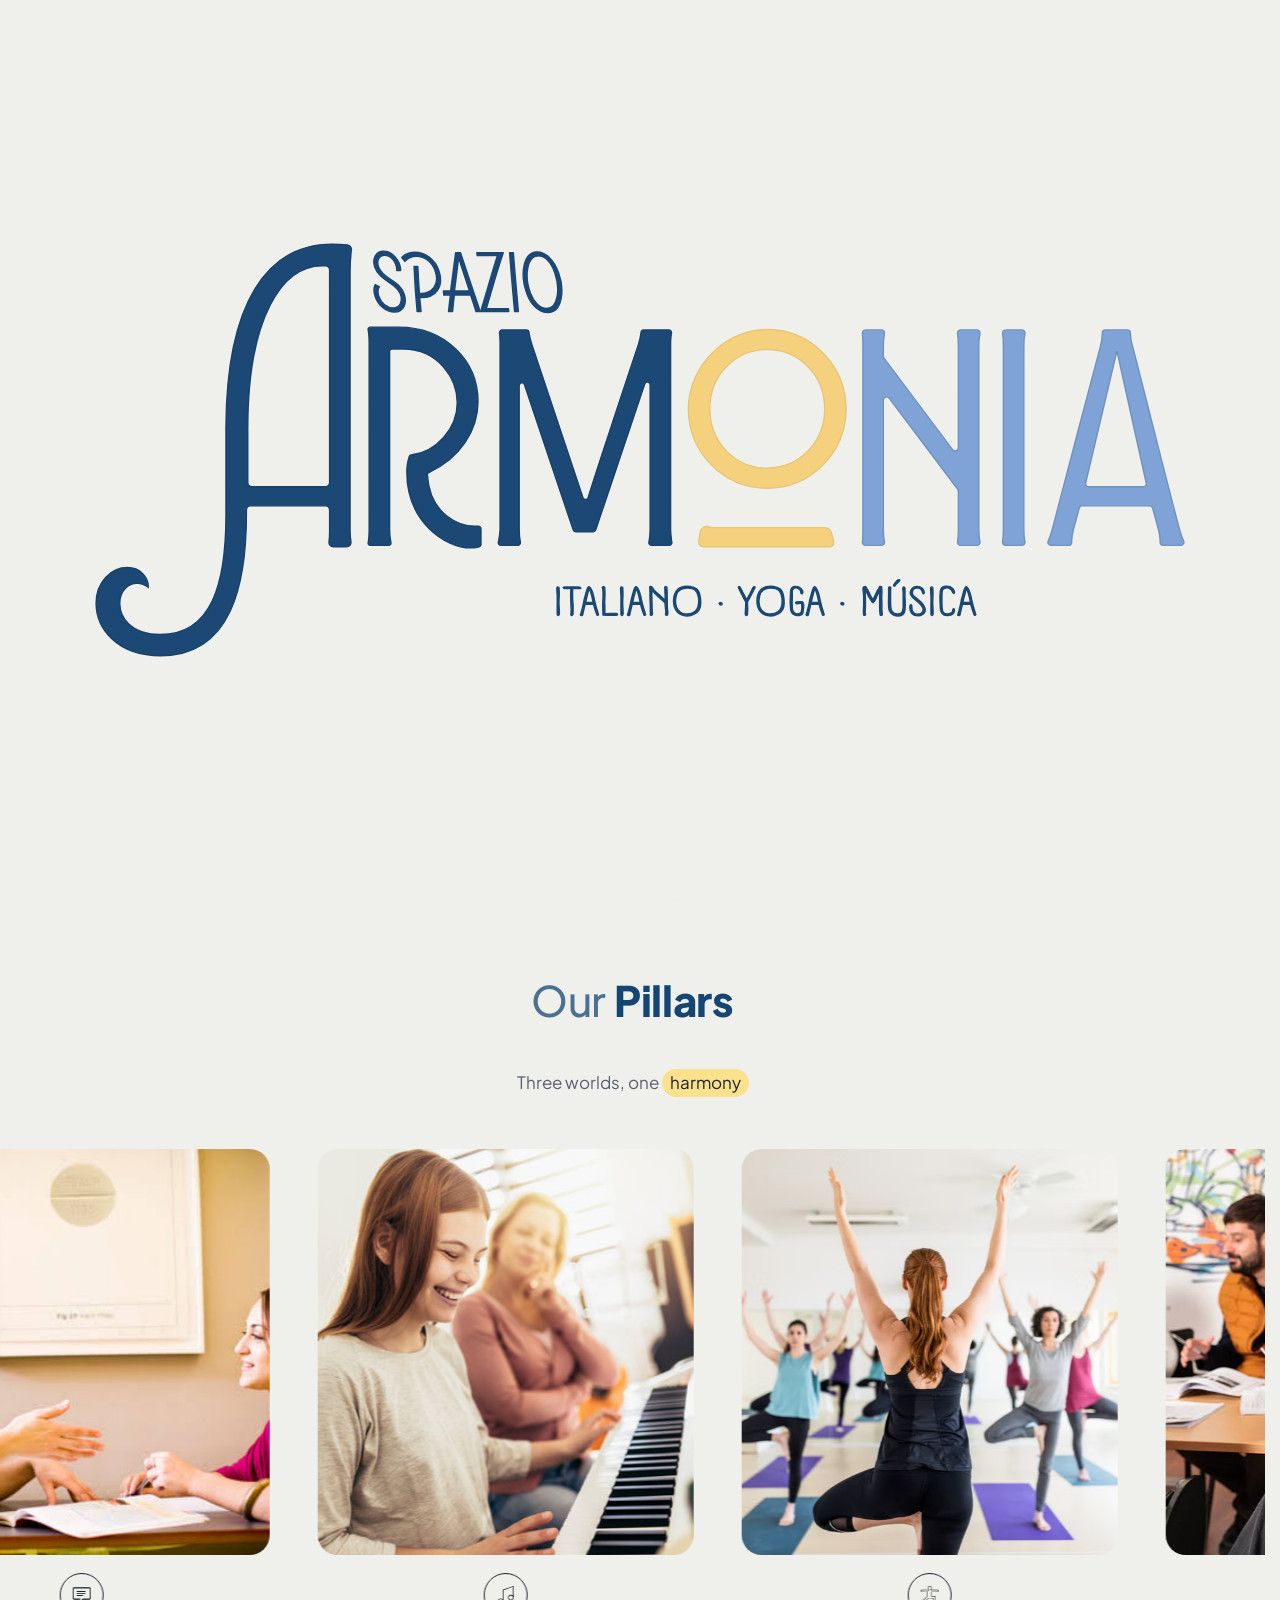
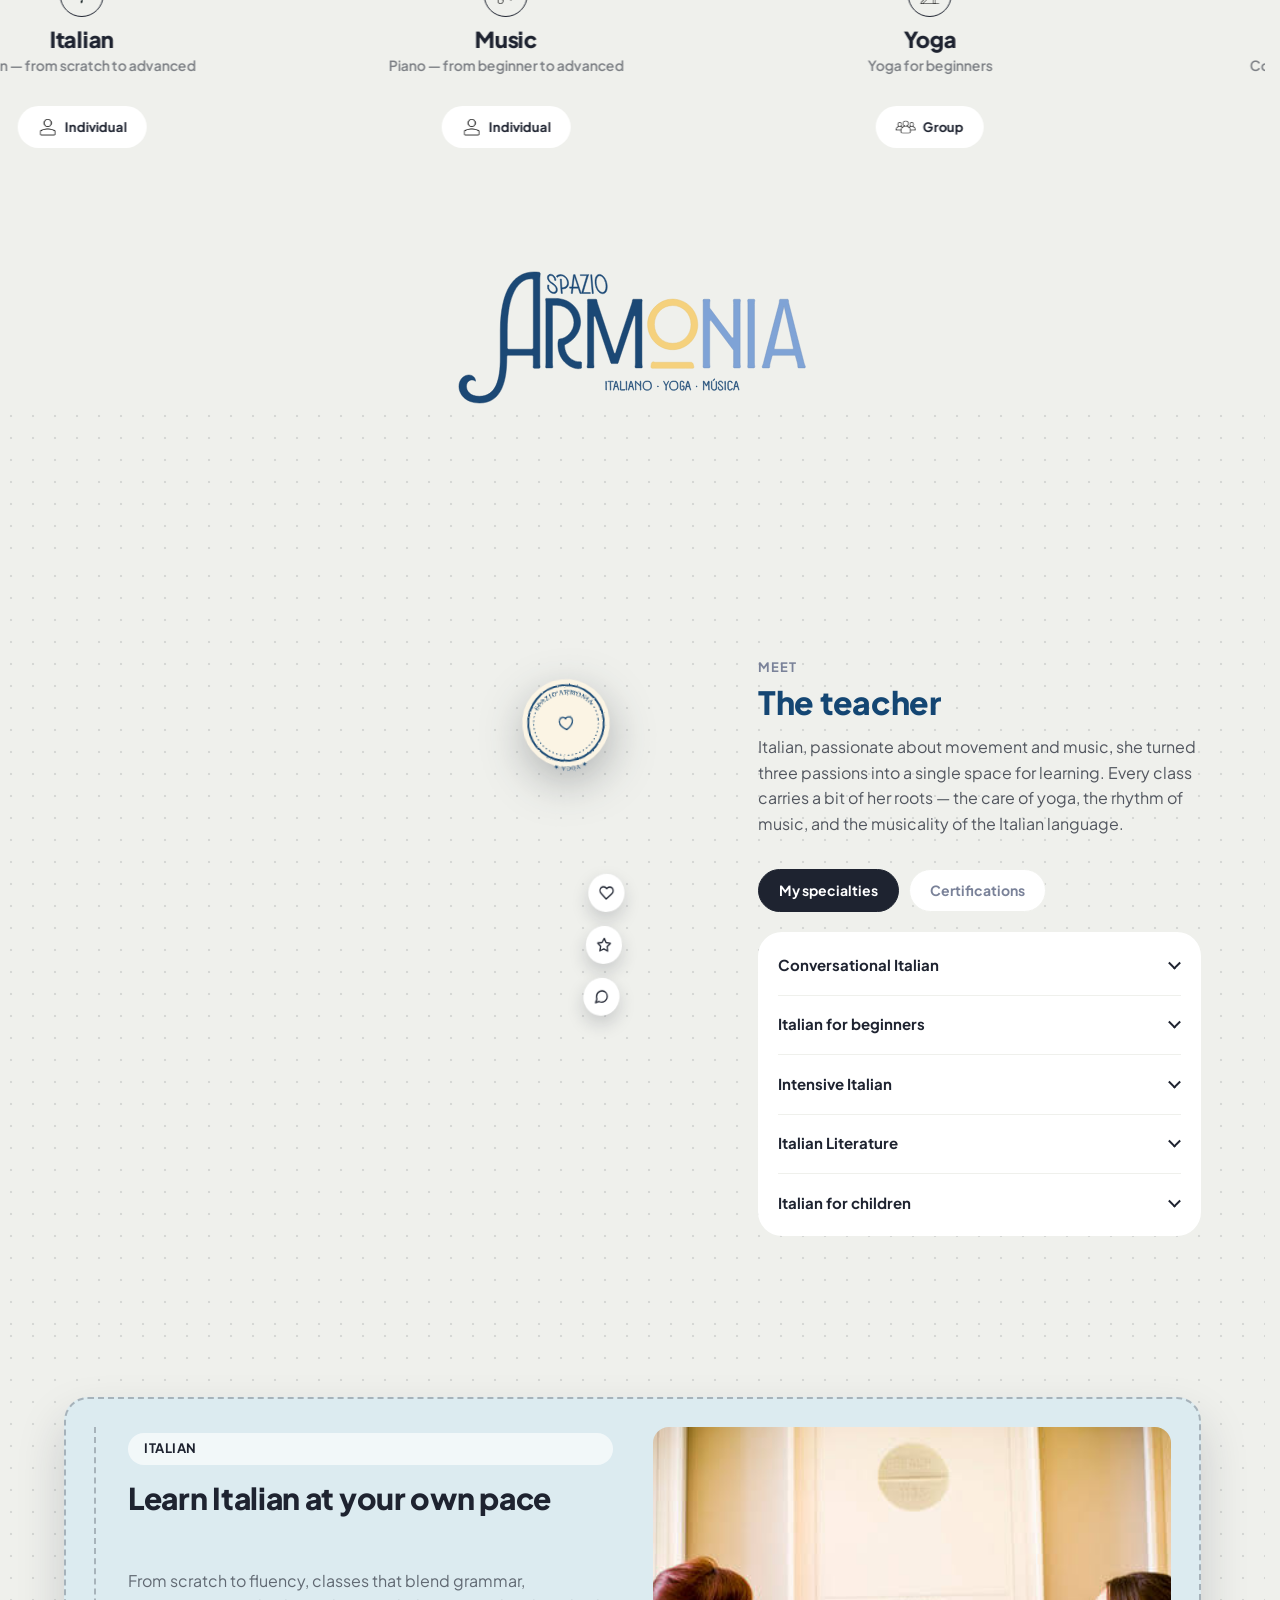
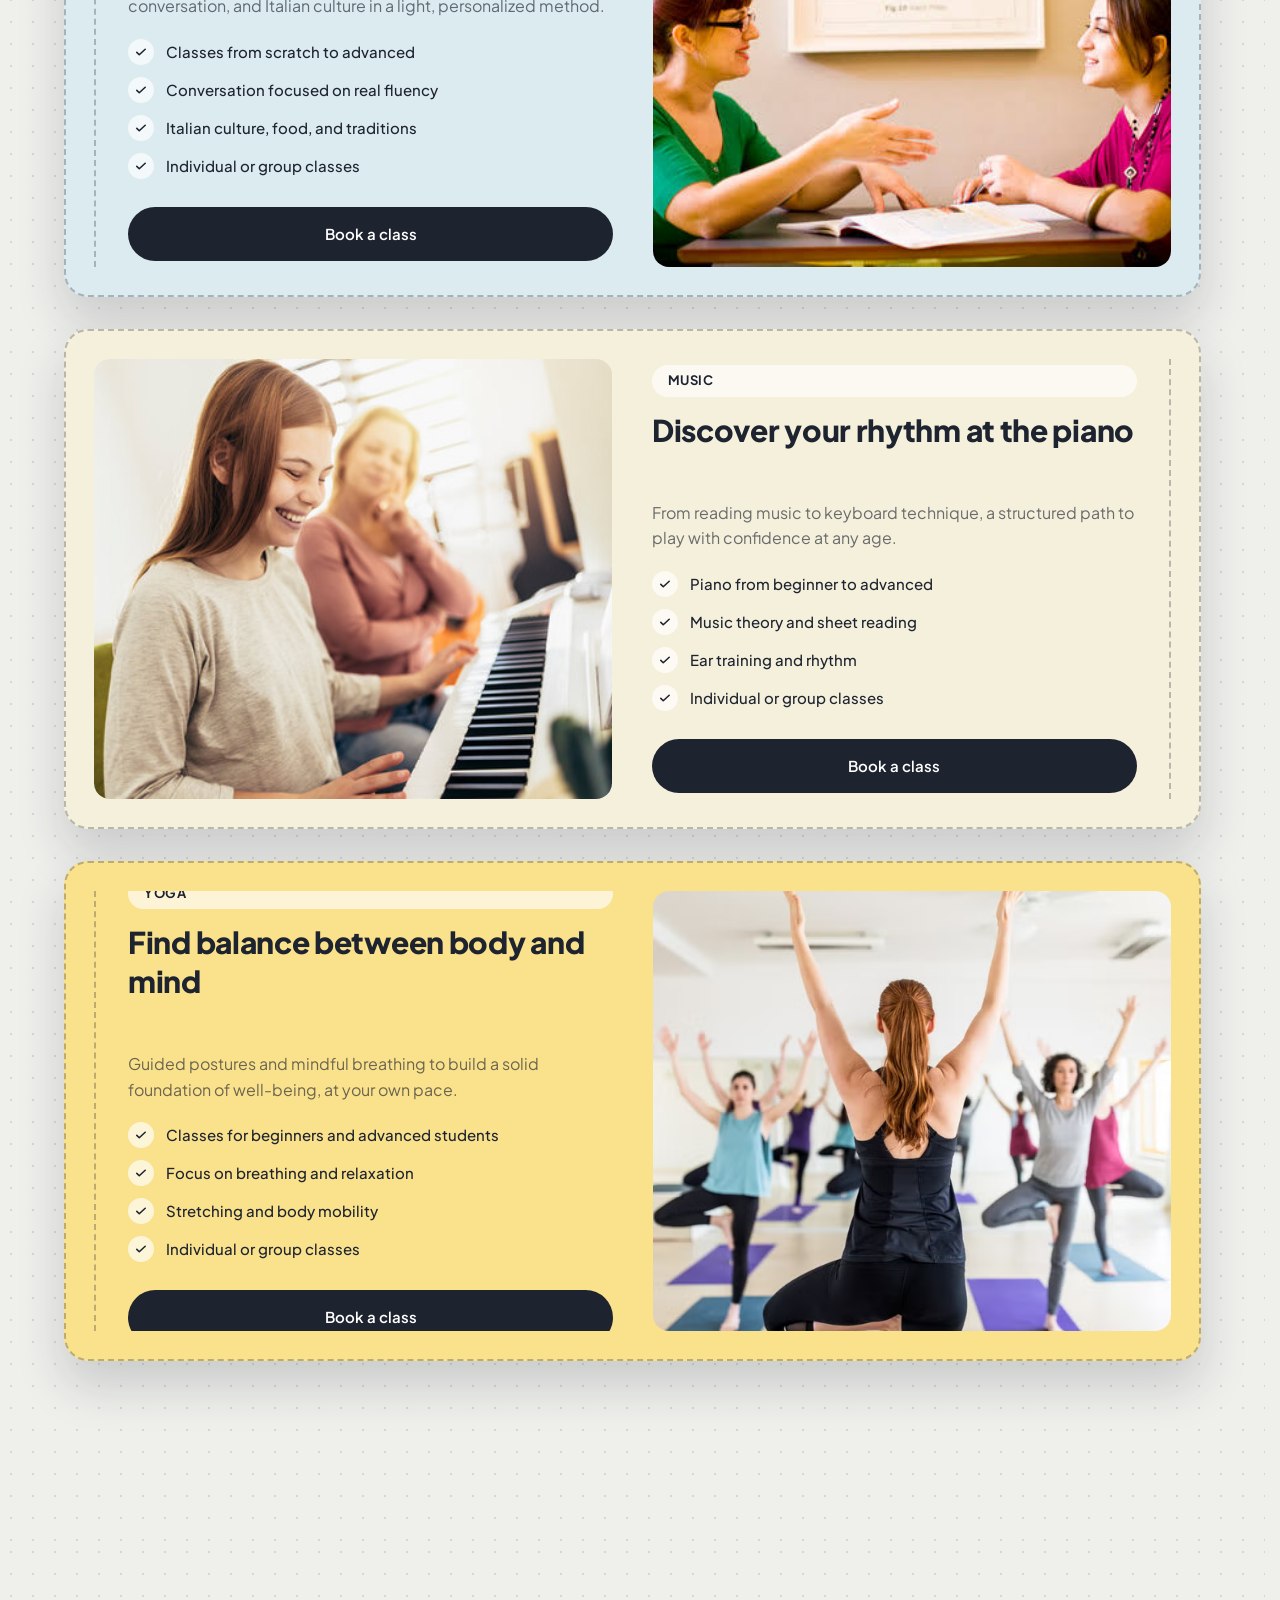
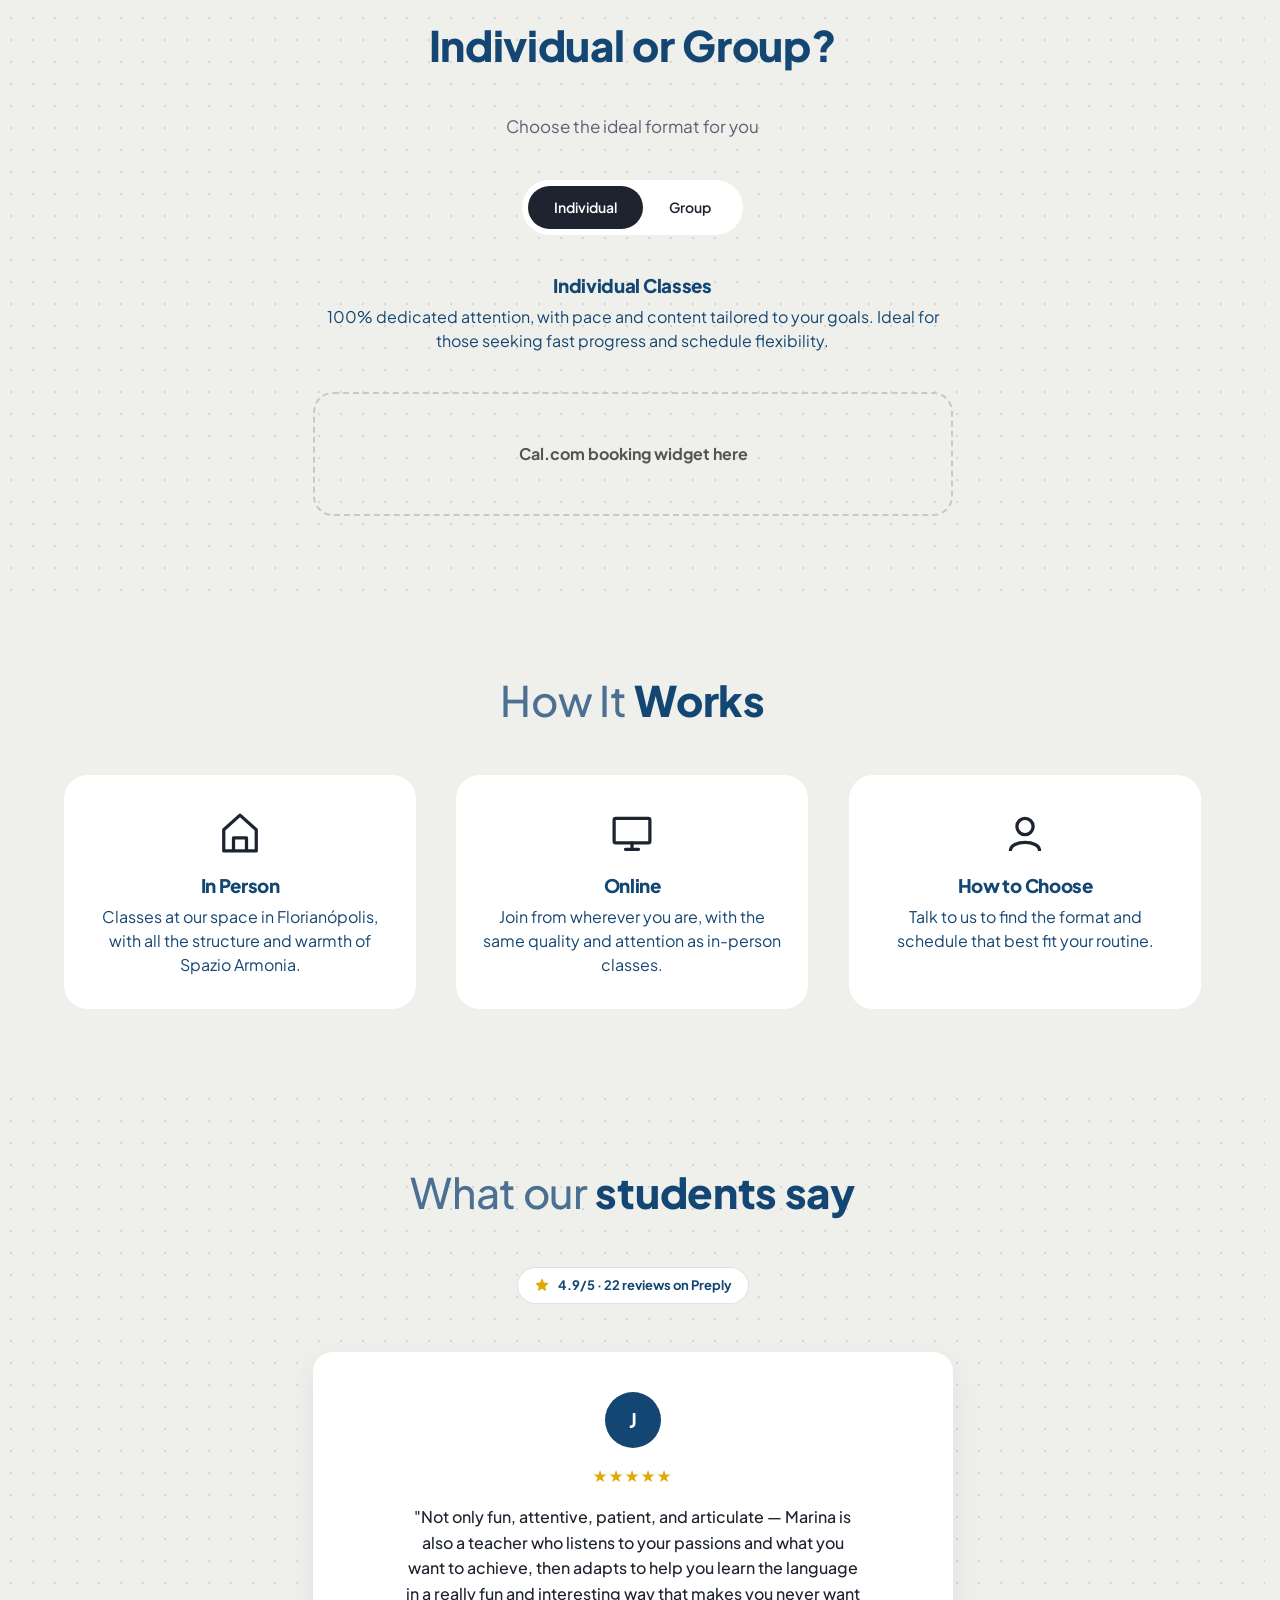
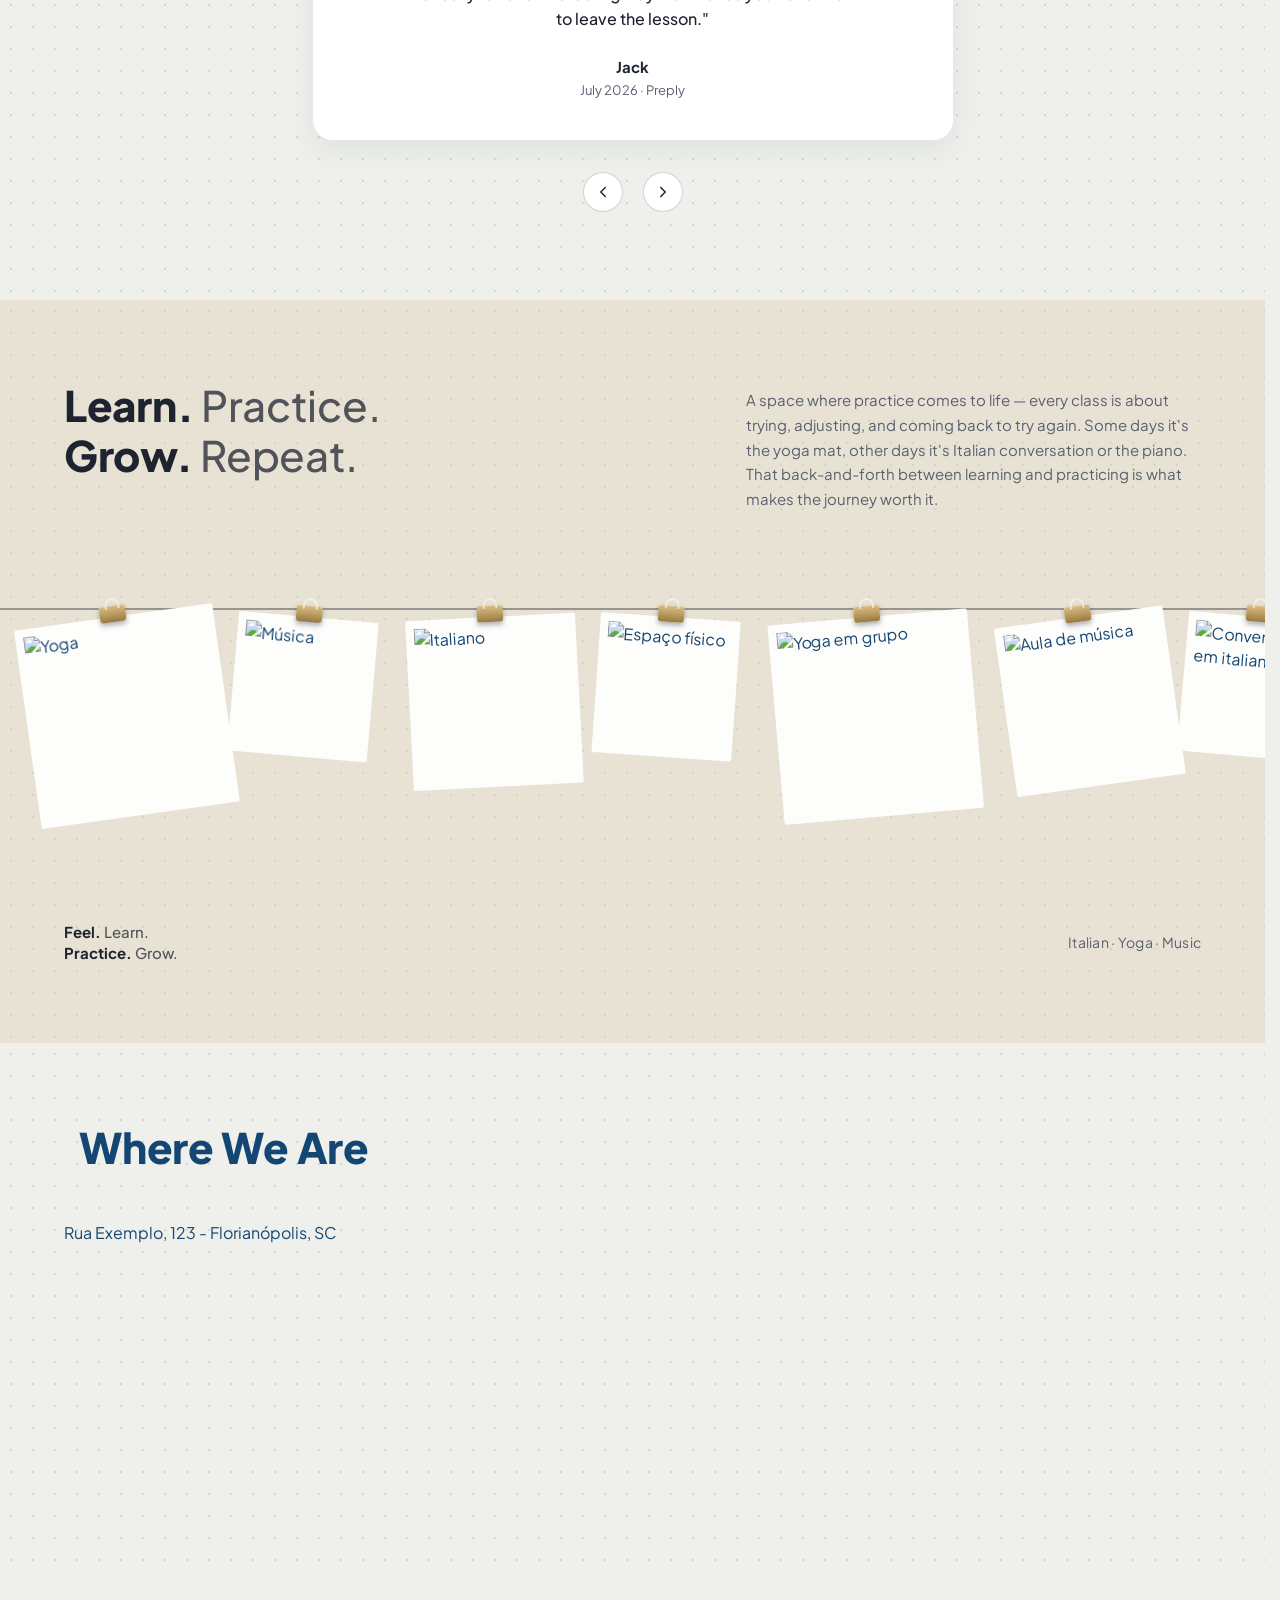
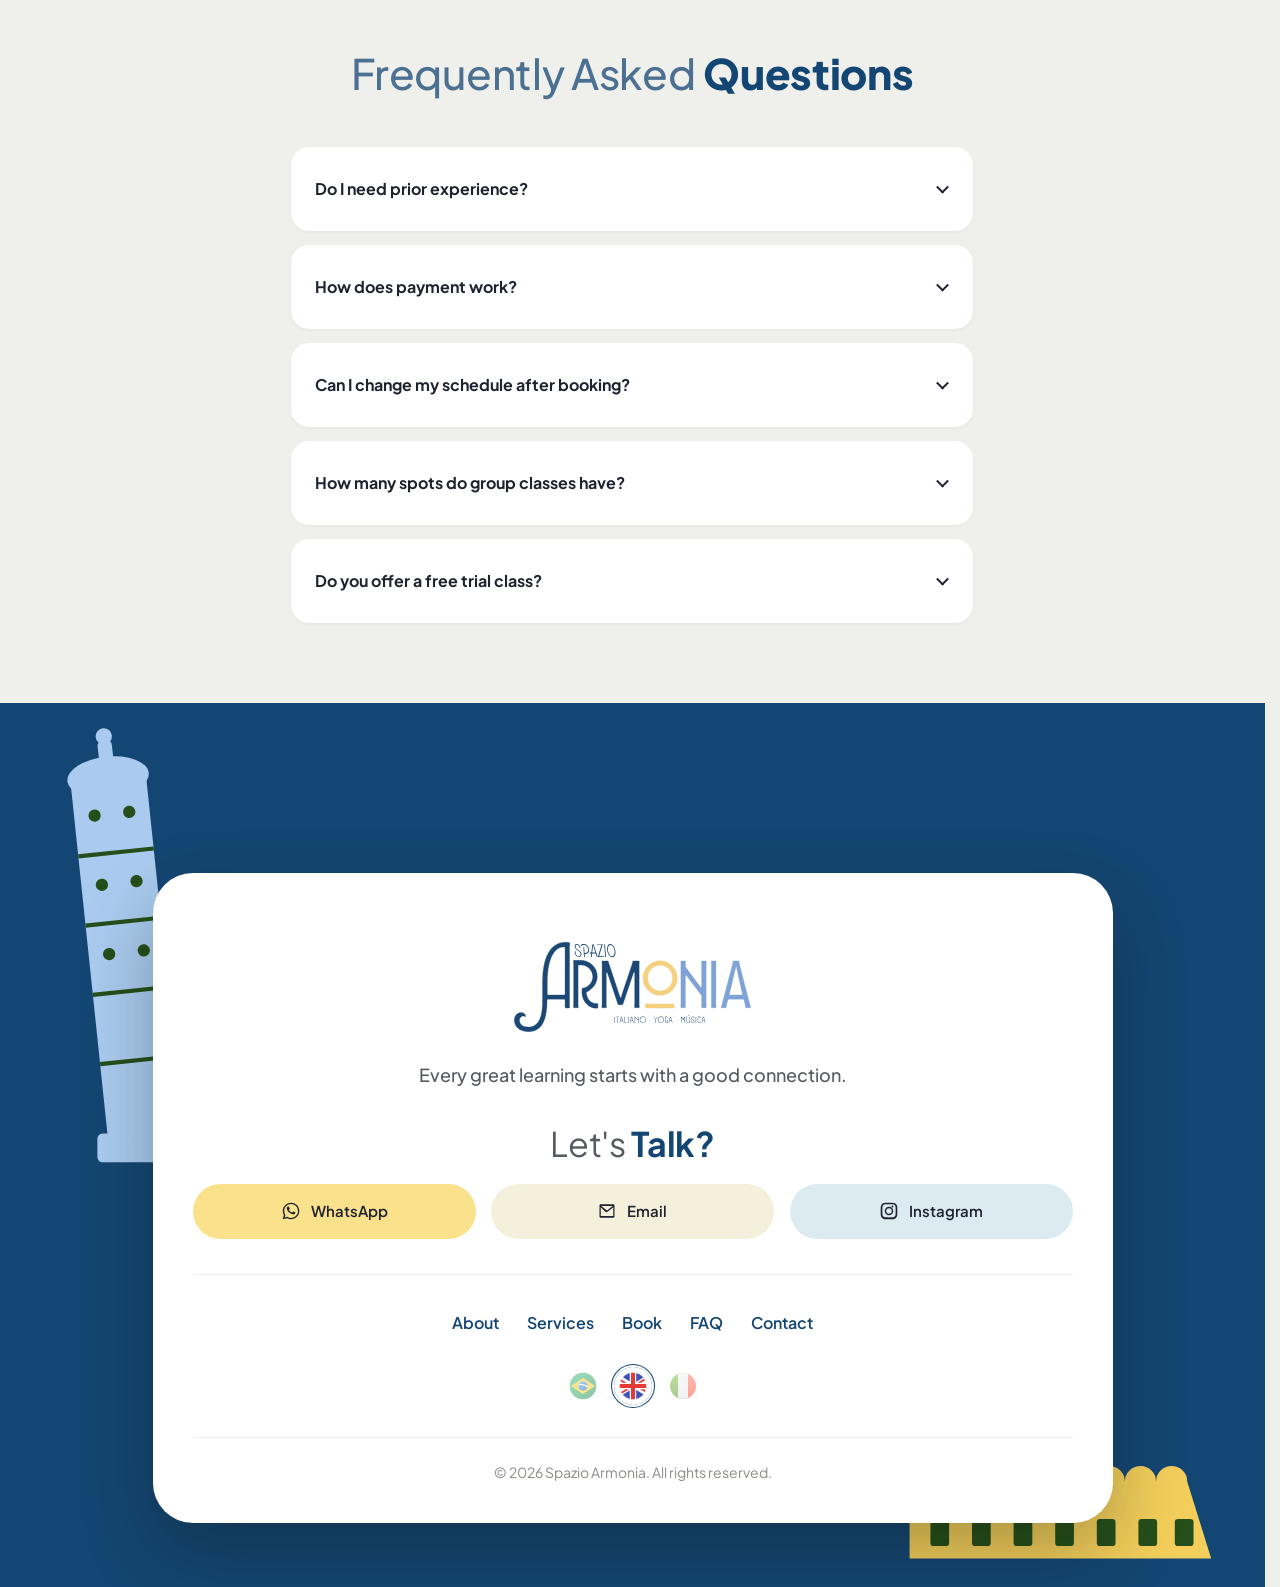
==== commit d92104fe: "Melhorias gerais" ====
--- a/index.html
+++ b/index.html
@@ -3,46 +3,109 @@
 <head>
 <meta charset="UTF-8">
 <meta name="viewport" content="width=device-width, initial-scale=1.0">
+<script>
+/* Esconde a página ANTES da primeira pintura se a splash vai rodar — sem
+   isso, o navegador chega a mostrar o site (main.js só roda no fim do body)
+   e só depois cobre com a splash, causando um "flash" site→splash→site.
+   Mesma checagem de gate/reduced-motion do initSplashIntro em js/main.js;
+   mantenha as duas em sincronia se uma mudar. */
+(function(){
+  try {
+    var params = new URLSearchParams(window.location.search);
+    var forced = params.get('intro') === '1';
+    var seen = !forced && window.localStorage && localStorage.getItem('spazioIntroSeen') === '1';
+    var reduced = window.matchMedia && window.matchMedia('(prefers-reduced-motion: reduce)').matches;
+    if (!seen && !reduced){
+      document.documentElement.style.visibility = 'hidden';
+      /* rede de segurança: se o JS travar antes de revelar a página, não
+         pode ficar escondida pra sempre */
+      setTimeout(function(){ document.documentElement.style.visibility = ''; }, 4000);
+    }
+  } catch (e) { /* qualquer erro aqui não pode impedir a página de aparecer */ }
+})();
+</script>
 <title>Spazio Armonia — Italiano · Yoga · Música</title>
 <meta name="description" content="Spazio Armonia — aulas de Italiano, Yoga e Música em Florianópolis, presenciais e online.">
-<link rel="stylesheet" href="css/style.css">
+
+<link rel="icon" type="image/x-icon" href="assets/img/favicon.ico">
+<link rel="icon" type="image/png" sizes="32x32" href="assets/img/favicon-32.png">
+<link rel="icon" type="image/png" sizes="16x16" href="assets/img/favicon-16.png">
+<link rel="apple-touch-icon" sizes="180x180" href="assets/img/favicon-180.png">
+<link rel="icon" type="image/png" sizes="192x192" href="assets/img/favicon-192.png">
+
+<link rel="preconnect" href="https://fonts.googleapis.com">
+<link rel="preconnect" href="https://fonts.gstatic.com" crossorigin>
+<link href="https://fonts.googleapis.com/css2?family=Plus+Jakarta+Sans:wght@400;500;600;700;800&family=Permanent+Marker&display=swap" rel="stylesheet">
+
+<link rel="stylesheet" href="css/reset.css">
+<link rel="stylesheet" href="css/fonts.css">
+<link rel="stylesheet" href="css/colors.css">
+<link rel="stylesheet" href="css/base.css">
+<link rel="stylesheet" href="css/grid.css">
+<link rel="stylesheet" href="css/typography.css">
+<link rel="stylesheet" href="css/alignments.css">
+<link rel="stylesheet" href="css/display.css">
+<link rel="stylesheet" href="css/spacings.css">
+<link rel="stylesheet" href="css/header.css">
+<link rel="stylesheet" href="css/footer.css">
+<link rel="stylesheet" href="css/pages/home.css">
+<link rel="stylesheet" href="css/splash-intro.css">
+<link rel="stylesheet" href="https://cdn.jsdelivr.net/npm/@fancyapps/ui@5.0/dist/fancybox/fancybox.css">
 </head>
 <body>
 
 <!-- ========== HEADER ========== -->
 <header class="site-header">
-  <div class="container header-inner">
-    <a href="#hero" class="logo-placeholder">Spazio Armonia</a>
-
-    <button class="hamburger" id="hamburgerBtn" aria-label="Abrir menu" aria-expanded="false">
-      <span></span><span></span><span></span>
-    </button>
-
-    <nav class="main-nav" id="mainNav">
-      <ul>
-        <li><a href="#sobre" data-i18n="nav.sobre">Sobre</a></li>
-        <li><a href="#servicos" data-i18n="nav.servicos">Serviços</a></li>
-        <li><a href="#agendamento" data-i18n="nav.agendamento">Agendar</a></li>
-        <li><a href="#como-funciona" data-i18n="nav.comoFunciona">Como Funciona</a></li>
-        <li><a href="#galeria" data-i18n="nav.galeria">Galeria</a></li>
-        <li><a href="#localizacao" data-i18n="nav.localizacao">Localização</a></li>
-        <li><a href="#faq" data-i18n="nav.faq">FAQ</a></li>
-        <li><a href="#contato" data-i18n="nav.contato">Contato</a></li>
-      </ul>
-      <div class="lang-switch" id="langSwitchHeader">
-        <button type="button" data-lang="pt" class="lang-btn">PT</button>
-        <button type="button" data-lang="en" class="lang-btn">EN</button>
-        <button type="button" data-lang="it" class="lang-btn">IT</button>
-      </div>
-    </nav>
+  <div class="header-row">
+    <div class="wrapper header-inner">
+      <a href="#hero" class="logo-placeholder">
+        <picture>
+          <source media="(min-width: 1024px)" srcset="assets/img/Prancheta 17.svg">
+          <img src="assets/img/icon-navy.png" alt="Spazio Armonia" class="logo-img">
+        </picture>
+      </a>
+
+      <button class="hamburger" id="hamburgerBtn" aria-label="Abrir menu" aria-expanded="false">
+        <span></span><span></span><span></span>
+      </button>
+
+      <nav class="main-nav" id="mainNav">
+        <a href="#hero" class="main-nav-logo">
+          <img src="assets/img/Prancheta 17.svg" alt="Spazio Armonia">
+        </a>
+        <ul>
+          <li><a href="#sobre" data-i18n="nav.sobre">Sobre</a></li>
+          <li><a href="#servicos" data-i18n="nav.servicos">Serviços</a></li>
+          <li><a href="#como-funciona" data-i18n="nav.comoFunciona">Como Funciona</a></li>
+          <li><a href="#galeria" data-i18n="nav.galeria">Galeria</a></li>
+          <li><a href="#localizacao" data-i18n="nav.localizacao">Localização</a></li>
+          <li><a href="#faq" data-i18n="nav.faq">FAQ</a></li>
+          <li><a href="#contato" data-i18n="nav.contato">Contato</a></li>
+        </ul>
+      </nav>
+
+      <a href="#agendamento" class="btn btn-header-cta" data-i18n="nav.agendamento">Agendar</a>
+    </div>
   </div>
 </header>
 
+<div class="lang-switch" id="langSwitchHeader">
+  <button type="button" data-lang="pt" class="lang-btn" aria-label="Português">
+    <img src="assets/img/icons8-brasil-circular-48.png" alt="PT">
+  </button>
+  <button type="button" data-lang="en" class="lang-btn" aria-label="English">
+    <img src="assets/img/icons8-grã-bretanha-circular-48.png" alt="EN">
+  </button>
+  <button type="button" data-lang="it" class="lang-btn" aria-label="Italiano">
+    <img src="assets/img/icons8-itália-circular-32.png" alt="IT">
+  </button>
+</div>
+
 <main>
 
   <!-- ========== HERO ========== -->
   <section id="hero" class="section hero">
-    <div class="container hero-inner">
+    <div class="wrapper hero-inner">
       <div class="hero-text">
         <h1 class="hero-title">
           <span class="light" data-i18n="hero.title_light">Toda grande</span>
@@ -56,19 +119,41 @@
           </span>
         </h1>
         <p class="hero-tagline" data-i18n="hero.tagline">Italiano · Yoga · Música</p>
-        <a href="#agendamento" class="btn btn-primary" data-i18n="hero.cta">Agendar Aula</a>
-      </div>
-
-      <div class="hero-photo photo-collage">
-        <figure class="polaroid polaroid-main rotate-2">
-          <img src="https://picsum.photos/seed/spazio-hero-1/420/520" alt="Aula no Spazio Armonia" loading="lazy">
+        <div class="hero-cta-row">
+          <a href="#agendamento" class="btn btn-primary" data-i18n="hero.cta">Agendar Aula</a>
+          <!-- <a href="#sobre" class="btn btn-ghost" data-i18n="sobre.title">O Spazio Armonia</a> -->
+        </div>
+        <div class="social-proof-pill">
+          <span class="social-proof-avatars" aria-hidden="true"></span>
+          <span data-i18n="hero.socialProof">Alunos de todas as idades já encontraram seu ritmo aqui</span>
+        </div>
+      </div>
+
+      <div class="hero-photo hero-photo-stack" id="heroPhotoStack">
+        <figure class="hero-polaroid is-active" data-stack-index="0">
+          <div class="hero-photo-frame">
+            <img src="/assets/img/ChatGPT Image 1 de ago. de 2026, 22_30_35.png" alt="Aula de italiano no Spazio Armonia" loading="lazy">
+          </div>
+          <figcaption class="hero-polaroid-caption" data-i18n="hero.photoCaption">Spazio Armonia</figcaption>
         </figure>
-        <figure class="polaroid polaroid-accent rotate-4">
-          <img src="https://picsum.photos/seed/spazio-hero-2/260/220" alt="Detalhe de uma aula" loading="lazy">
+        <figure class="hero-polaroid" data-stack-index="1">
+          <div class="hero-photo-frame">
+            <img src="/assets/img/ChatGPT Image 1 de ago. de 2026, 22_31_54.png" alt="Aula de italiano no Spazio Armonia" loading="lazy">
+          </div>
+          <figcaption class="hero-polaroid-caption" data-i18n="hero.photoCaptionItaliano">Italiano</figcaption>
         </figure>
-        <span class="sticker sticker-icon" aria-hidden="true">
-          <svg viewBox="0 0 100 140"><path d="M65,10 L65,110 C65,125 45,130 35,118 C28,110 32,98 45,98 C52,98 58,102 58,108" fill="none" stroke="var(--navy)" stroke-width="9" stroke-linecap="round"/></svg>
-        </span>
+        <figure class="hero-polaroid" data-stack-index="2">
+          <div class="hero-photo-frame">
+            <img src="/assets/images/piano-class-in-session.webp" alt="Aula de música no Spazio Armonia" loading="lazy">
+          </div>
+          <figcaption class="hero-polaroid-caption" data-i18n="hero.photoCaptionMusica">Música</figcaption>
+        </figure>
+        <figure class="hero-polaroid" data-stack-index="3">
+          <div class="hero-photo-frame">
+            <img src="/assets/images/female-instructor-with-yoga-class-in-the-gym-royalty-free-image-700718696-1561407106.avif" alt="Aula de yoga no Spazio Armonia" loading="lazy">
+          </div>
+          <figcaption class="hero-polaroid-caption" data-i18n="hero.photoCaptionYoga">Yoga</figcaption>
+        </figure>
       </div>
     </div>
 
@@ -78,30 +163,9 @@
     </svg>
   </section>
 
-  <div class="dot-row" aria-hidden="true"></div>
-
-  <!-- ========== SOBRE ========== -->
-  <section id="sobre" class="section dot-grid">
-    <div class="container about-inner">
-      <div class="about-photo photo-collage">
-        <figure class="polaroid polaroid-main rotate-1">
-          <img src="https://picsum.photos/seed/spazio-professora/380/480" alt="Professora do Spazio Armonia" loading="lazy">
-          <figcaption data-i18n="sobre.photoCaption">nossa professora</figcaption>
-        </figure>
-        <figure class="polaroid polaroid-accent rotate-3">
-          <img src="https://picsum.photos/seed/spazio-sobre-detalhe/240/200" alt="Detalhe do espaço" loading="lazy">
-        </figure>
-      </div>
-      <div class="about-text">
-        <h2 data-i18n="sobre.title">O Spazio Armonia</h2>
-        <p data-i18n="sobre.text">O Spazio Armonia nasce do desejo de criar um ambiente de acolhimento e conexão...</p>
-      </div>
-    </div>
-  </section>
-
-  <!-- ========== SERVIÇOS / CARROSSEL ========== -->
+    <!-- ========== SERVIÇOS / CARROSSEL ========== -->
   <section id="servicos" class="section">
-    <div class="container">
+    <div class="wrapper">
       <div class="section-title-wrap">
         <h2 class="section-title">
           <span class="light" data-i18n="servicos.title_light">Nossos</span>
@@ -126,138 +190,401 @@
         </span>
       </p>
 
-      <div class="carousel" id="servicesCarousel">
-        <div class="carousel-viewport">
-          <div class="carousel-track" id="carouselTrack">
-
-            <article class="service-card card-italiano">
+      <div class="carousel-marquee" id="servicesCarousel">
+        <div class="carousel-track" id="carouselTrack">
+          <!-- grupo base de cards; o main.js clona esse grupo automaticamente quantas vezes precisar
+               para preencher a tela e manter o loop contínuo -->
+          <div class="carousel-group">
+            <article class="service-card">
               <div class="service-card-photo">
-                <img src="https://picsum.photos/seed/spazio-it-iniciante/440/520" alt="Italiano - Iniciante" loading="lazy">
+                <img src="assets/images/images (2).jpeg" alt="Italiano" loading="lazy">
               </div>
               <div class="service-card-body">
-                <span class="service-card-accent" aria-hidden="true"></span>
-                <h4 data-i18n="servicos.italiano.c1_titulo">Iniciante</h4>
-                <p class="service-card-sub" data-i18n="servicos.italiano.nome">Italiano</p>
-                <p class="service-card-stat" data-i18n="servicos.italiano.c1_desc">Primeiros passos na língua italiana...</p>
-                <a href="#agendamento" class="badge" data-i18n="servicos.italiano.badge1">Individual</a>
+                <span class="service-card-icon" aria-hidden="true"><img src="assets/img/speak-svgrepo-com.svg" alt=""></span>
+                <h4 class="service-card-name" data-i18n="servicos.italiano.nome">Italiano</h4>
+                <p class="service-card-role" data-i18n="servicos.italiano.c1_titulo">Italiano — do zero ao avançado</p>
+                <a href="#agendamento" class="service-badge badge-italiano">
+                  <span class="service-badge-icon" aria-hidden="true"><img src="assets/img/single.png" alt=""></span>
+                  <span data-i18n="servicos.italiano.c1_formato">Individual</span>
+                </a>
+              </div>
+              <div class="service-card-modal-data" hidden>
+                <p class="modal-data-desc" data-i18n="servicos.italiano.c1_desc">Aulas que acompanham sua evolução desde as primeiras palavras até uma conversação fluente, com conteúdo personalizado para o seu ritmo.</p>
+                <span class="modal-data-formato" data-i18n="servicos.italiano.c1_formato">Individual</span>
+                <span class="modal-data-nivel" data-i18n="servicos.italiano.c1_nivel">Do zero ao avançado</span>
               </div>
             </article>
 
-            <article class="service-card card-italiano">
+            <article class="service-card">
               <div class="service-card-photo">
-                <img src="https://picsum.photos/seed/spazio-it-avancado/440/520" alt="Italiano - Intermediário/Avançado" loading="lazy">
+                <img src="assets/images/360_F_497037243_OxBX9eF17AuTk3CAgCKK4hZ0VHFbeiSa.jpg" alt="Música" loading="lazy">
               </div>
               <div class="service-card-body">
-                <span class="service-card-accent" aria-hidden="true"></span>
-                <h4 data-i18n="servicos.italiano.c2_titulo">Intermediário/Avançado</h4>
-                <p class="service-card-sub" data-i18n="servicos.italiano.nome">Italiano</p>
-                <p class="service-card-stat" data-i18n="servicos.italiano.c2_desc">Aprofunde gramática, vocabulário e fluência...</p>
-                <a href="#agendamento" class="badge" data-i18n="servicos.italiano.badge2">Grupo</a>
+                <span class="service-card-icon" aria-hidden="true"><img src="assets/img/music-svgrepo-com.svg" alt=""></span>
+                <h4 class="service-card-name" data-i18n="servicos.musica.nome">Música</h4>
+                <p class="service-card-role" data-i18n="servicos.musica.c1_titulo">Piano — do iniciante ao avançado</p>
+                <a href="#agendamento" class="service-badge badge-musica">
+                  <span class="service-badge-icon" aria-hidden="true"><img src="assets/img/single.png" alt=""></span>
+                  <span data-i18n="servicos.musica.c1_formato">Individual</span>
+                </a>
+              </div>
+              <div class="service-card-modal-data" hidden>
+                <p class="modal-data-desc" data-i18n="servicos.musica.c1_desc">Da leitura musical à técnica no teclado, um caminho estruturado para tocar suas músicas favoritas com confiança, em qualquer idade.</p>
+                <span class="modal-data-formato" data-i18n="servicos.musica.c1_formato">Individual</span>
+                <span class="modal-data-nivel" data-i18n="servicos.musica.c1_nivel">Todos os níveis</span>
               </div>
             </article>
 
-            <article class="service-card card-italiano">
+            <article class="service-card">
               <div class="service-card-photo">
-                <img src="https://picsum.photos/seed/spazio-it-conversacao/440/520" alt="Italiano - Conversação" loading="lazy">
+                <img src="assets/images/female-instructor-with-yoga-class-in-the-gym-royalty-free-image-700718696-1561407106.avif" alt="Yoga" loading="lazy">
               </div>
               <div class="service-card-body">
-                <span class="service-card-accent" aria-hidden="true"></span>
-                <h4 data-i18n="servicos.italiano.c3_titulo">Conversação</h4>
-                <p class="service-card-sub" data-i18n="servicos.italiano.nome">Italiano</p>
-                <p class="service-card-stat" data-i18n="servicos.italiano.c3_desc">Prática livre e imersiva...</p>
-                <a href="#agendamento" class="badge" data-i18n="servicos.italiano.badge3">Grupo</a>
+                <span class="service-card-icon" aria-hidden="true"><img src="assets/img/yoga-02-svgrepo-com.svg" alt=""></span>
+                <h4 class="service-card-name" data-i18n="servicos.yoga.nome">Yoga</h4>
+                <p class="service-card-role" data-i18n="servicos.yoga.c1_titulo">Yoga para iniciantes</p>
+                <a href="#agendamento" class="service-badge badge-yoga">
+                  <span class="service-badge-icon" aria-hidden="true"><img src="assets/img/group.png" alt=""></span>
+                  <span data-i18n="servicos.yoga.c1_formato">Grupo</span>
+                </a>
+              </div>
+              <div class="service-card-modal-data" hidden>
+                <p class="modal-data-desc" data-i18n="servicos.yoga.c1_desc">Primeiros passos na prática, com posturas guiadas e respiração consciente para construir uma base sólida de corpo e mente.</p>
+                <span class="modal-data-formato" data-i18n="servicos.yoga.c1_formato">Grupo</span>
+                <span class="modal-data-nivel" data-i18n="servicos.yoga.c1_nivel">Iniciante</span>
               </div>
             </article>
 
-            <article class="service-card card-yoga">
+            <article class="service-card">
               <div class="service-card-photo">
-                <img src="https://picsum.photos/seed/spazio-yoga-hatha/440/520" alt="Hatha Yoga" loading="lazy">
+                <img src="assets/images/images (1).jpeg" alt="Italiano" loading="lazy">
               </div>
               <div class="service-card-body">
-                <span class="service-card-accent" aria-hidden="true"></span>
-                <h4 data-i18n="servicos.yoga.c1_titulo">Hatha Yoga</h4>
-                <p class="service-card-sub" data-i18n="servicos.yoga.nome">Yoga</p>
-                <p class="service-card-stat" data-i18n="servicos.yoga.c1_desc">Posturas clássicas com respiração consciente...</p>
-                <a href="#agendamento" class="badge" data-i18n="servicos.yoga.badge1">Grupo</a>
+                <span class="service-card-icon" aria-hidden="true"><img src="assets/img/speak-svgrepo-com.svg" alt=""></span>
+                <h4 class="service-card-name" data-i18n="servicos.italiano.nome">Italiano</h4>
+                <p class="service-card-role" data-i18n="servicos.italiano.c2_titulo">Conversação e cultura italiana</p>
+                <a href="#agendamento" class="service-badge badge-italiano">
+                  <span class="service-badge-icon" aria-hidden="true"><img src="assets/img/group.png" alt=""></span>
+                  <span data-i18n="servicos.italiano.c2_formato">Grupo</span>
+                </a>
+              </div>
+              <div class="service-card-modal-data" hidden>
+                <p class="modal-data-desc" data-i18n="servicos.italiano.c2_desc">Prática livre e imersiva em grupo, unindo o dia a dia da língua com aspectos da cultura italiana — culinária, cinema e tradições.</p>
+                <span class="modal-data-formato" data-i18n="servicos.italiano.c2_formato">Grupo</span>
+                <span class="modal-data-nivel" data-i18n="servicos.italiano.c2_nivel">Intermediário</span>
               </div>
             </article>
 
-            <article class="service-card card-yoga">
+            <article class="service-card">
               <div class="service-card-photo">
-                <img src="https://picsum.photos/seed/spazio-yoga-vinyasa/440/520" alt="Vinyasa" loading="lazy">
+                <img src="/assets/images/piano-class-in-session.webp" alt="Música" loading="lazy">
               </div>
               <div class="service-card-body">
-                <span class="service-card-accent" aria-hidden="true"></span>
-                <h4 data-i18n="servicos.yoga.c2_titulo">Vinyasa</h4>
-                <p class="service-card-sub" data-i18n="servicos.yoga.nome">Yoga</p>
-                <p class="service-card-stat" data-i18n="servicos.yoga.c2_desc">Sequências fluidas que conectam movimento e respiração.</p>
-                <a href="#agendamento" class="badge" data-i18n="servicos.yoga.badge2">Grupo</a>
+                <span class="service-card-icon" aria-hidden="true"><img src="assets/img/music-svgrepo-com.svg" alt=""></span>
+                <h4 class="service-card-name" data-i18n="servicos.musica.nome">Música</h4>
+                <p class="service-card-role" data-i18n="servicos.musica.c2_titulo">Teoria musical e percepção auditiva</p>
+                <a href="#agendamento" class="service-badge badge-musica">
+                  <span class="service-badge-icon" aria-hidden="true"><img src="assets/img/group.png" alt=""></span>
+                  <span data-i18n="servicos.musica.c2_formato">Grupo</span>
+                </a>
+              </div>
+              <div class="service-card-modal-data" hidden>
+                <p class="modal-data-desc" data-i18n="servicos.musica.c2_desc">Desenvolva o ouvido musical e entenda a linguagem por trás das notas — harmonia, ritmo e escuta ativa aplicados na prática.</p>
+                <span class="modal-data-formato" data-i18n="servicos.musica.c2_formato">Grupo</span>
+                <span class="modal-data-nivel" data-i18n="servicos.musica.c2_nivel">Fundamentos</span>
               </div>
             </article>
 
-            <article class="service-card card-yoga">
+            <article class="service-card">
               <div class="service-card-photo">
-                <img src="https://picsum.photos/seed/spazio-yoga-restaurativo/440/520" alt="Yoga Restaurativo" loading="lazy">
+                <img src="assets/images/images.jpeg" alt="Yoga" loading="lazy">
               </div>
               <div class="service-card-body">
-                <span class="service-card-accent" aria-hidden="true"></span>
-                <h4 data-i18n="servicos.yoga.c3_titulo">Yoga Restaurativo</h4>
-                <p class="service-card-sub" data-i18n="servicos.yoga.nome">Yoga</p>
-                <p class="service-card-stat" data-i18n="servicos.yoga.c3_desc">Práticas suaves de relaxamento profundo...</p>
-                <a href="#agendamento" class="badge" data-i18n="servicos.yoga.badge3">Individual</a>
+                <span class="service-card-icon" aria-hidden="true"><img src="assets/img/yoga-02-svgrepo-com.svg" alt=""></span>
+                <h4 class="service-card-name" data-i18n="servicos.yoga.nome">Yoga</h4>
+                <p class="service-card-role" data-i18n="servicos.yoga.c2_titulo">Yoga para flexibilidade e bem-estar</p>
+                <a href="#agendamento" class="service-badge badge-yoga">
+                  <span class="service-badge-icon" aria-hidden="true"><img src="assets/img/single.png" alt=""></span>
+                  <span data-i18n="servicos.yoga.c2_formato">Individual</span>
+                </a>
+              </div>
+              <div class="service-card-modal-data" hidden>
+                <p class="modal-data-desc" data-i18n="servicos.yoga.c2_desc">Sequências focadas em alongamento profundo e relaxamento, ideais para aliviar tensões do dia a dia e ganhar mobilidade.</p>
+                <span class="modal-data-formato" data-i18n="servicos.yoga.c2_formato">Individual</span>
+                <span class="modal-data-nivel" data-i18n="servicos.yoga.c2_nivel">Todos os níveis</span>
               </div>
             </article>
-
-            <article class="service-card card-musica">
-              <div class="service-card-photo">
-                <img src="https://picsum.photos/seed/spazio-musica-piano/440/520" alt="Piano" loading="lazy">
-              </div>
-              <div class="service-card-body">
-                <span class="service-card-accent" aria-hidden="true"></span>
-                <h4 data-i18n="servicos.musica.c1_titulo">Piano</h4>
-                <p class="service-card-sub" data-i18n="servicos.musica.nome">Música</p>
-                <p class="service-card-stat" data-i18n="servicos.musica.c1_desc">Da teoria à prática, para todos os níveis e idades.</p>
-                <a href="#agendamento" class="badge" data-i18n="servicos.musica.badge1">Individual</a>
-              </div>
-            </article>
-
-            <article class="service-card card-musica">
-              <div class="service-card-photo">
-                <img src="https://picsum.photos/seed/spazio-musica-violao/440/520" alt="Violão" loading="lazy">
-              </div>
-              <div class="service-card-body">
-                <span class="service-card-accent" aria-hidden="true"></span>
-                <h4 data-i18n="servicos.musica.c2_titulo">Violão</h4>
-                <p class="service-card-sub" data-i18n="servicos.musica.nome">Música</p>
-                <p class="service-card-stat" data-i18n="servicos.musica.c2_desc">Técnica, ritmo e repertório...</p>
-                <a href="#agendamento" class="badge" data-i18n="servicos.musica.badge2">Individual</a>
-              </div>
-            </article>
-
-            <article class="service-card card-musica">
-              <div class="service-card-photo">
-                <img src="https://picsum.photos/seed/spazio-musica-teoria/440/520" alt="Teoria Musical" loading="lazy">
-              </div>
-              <div class="service-card-body">
-                <span class="service-card-accent" aria-hidden="true"></span>
-                <h4 data-i18n="servicos.musica.c3_titulo">Teoria Musical</h4>
-                <p class="service-card-sub" data-i18n="servicos.musica.nome">Música</p>
-                <p class="service-card-stat" data-i18n="servicos.musica.c3_desc">Fundamentos essenciais para compreender e criar música.</p>
-                <a href="#agendamento" class="badge" data-i18n="servicos.musica.badge3">Grupo</a>
-              </div>
-            </article>
-
-          </div>
-        </div>
-      </div>
-
-      <div class="carousel-dots" id="carouselDots"></div>
+          </div>
+        </div>
+      </div>
+
+  </section>
+  <!-- ========== SOBRE ========== -->
+  <svg id="sobreLogo" class="sobre-watermark" xmlns="http://www.w3.org/2000/svg" viewBox="62.41 344.46 1808.30 696.76" aria-hidden="true" focusable="false">
+    <defs>
+      <style>
+        .cls-1 {
+          fill: #7fa3d6;
+          stroke: #7191be;
+        }
+
+        .cls-1, .cls-2, .cls-3 {
+          stroke-miterlimit: 10;
+          stroke-width: 2.3px;
+        }
+
+        .cls-4, .cls-3 {
+          fill: #1b4875;
+        }
+
+        .cls-2 {
+          fill: #f5d17d;
+          stroke: #e8c677;
+        }
+
+        .cls-3 {
+          stroke: #194169;
+        }
+      </style>
+    </defs>
+    <g transform="translate(1938.13,0) rotate(90)">
+    <g>
+      <path class="cls-3" d="M356.01,1452.37c.5-3.99,4.22-6.85,8.21-6.33,10.21,1.34,24.76,2.17,36.39,2.17h424.79c6.69,0,12.85-.52,18.15-1.39,4.45-.73,8.49,2.65,8.49,7.16v21.78c0,4.35-3.84,7.67-8.15,7.07-5.07-.71-10.83-.98-18.49-.98h-33.34c-4.02,0-7.28,3.26-7.28,7.28v122.21c0,4.02,3.26,7.28,7.28,7.28h5.9c114.66,0,233.26,23.72,233.26,141.01,0,73.8-46.79,106.09-86.32,106.09-35.58,0-58.64-25.7-58.64-51.4,0-21.75,16.47-34.26,30.31-34.26h1.96c-3.95,4.61-6.59,11.86-6.59,18.45,0,13.83,11.86,28.33,32.94,28.33,22.4,0,51.39-17.13,51.39-66.54,0-84.32-82.35-108.04-196.98-108.04h-143.12c-206.05-.67-301.71-68.24-301.71-174.6,0-6.82.41-16.11,1.56-25.29ZM753.39,1609.11v-119.97c0-4.02-3.26-7.28-7.28-7.28h-348.67c-4.02,0-7.28,3.26-7.28,7.28v4.65c0,64.94,81.53,122.6,269.11,122.6h86.84c4.02,0,7.28-3.26,7.28-7.28Z"/>
+      <path class="cls-3" d="M495.53,1418.44c-2.31.45-4.47-1.27-4.47-3.62v-46.68c0-76.05,54.89-130.28,122.35-130.28,47.54,0,93.79,30.13,116.66,80.94.65,1.43,2.1,2.36,3.67,2.27,66.64-3.82,84.68-53.77,84.68-78.58v-5.43c-.02-2.24,1.81-4.08,4.06-4.08h25.96c1.44,0,2.77.82,3.38,2.13,2.14,4.61,2.14,9.35,2.14,15.08,0,40.37-42.77,107.87-130.94,104.56-7.05-.59-13.05-1.71-19.4-3.82-1.41-.47-2.37-1.77-2.52-3.25-4-40.05-42.79-75.65-86-75.65-36.85,0-88.17,29.12-88.17,88.68v18.75c0,2.07,1.68,3.75,3.75,3.75h292.55c8.42,0,16.01-.83,22.1-2.15,2.31-.5,4.48,1.3,4.48,3.66v30.03c0,2.34-2.13,4.15-4.42,3.7-6-1.18-12.59-1.61-22.15-1.61h-305.6c-9.04,0-15.96.42-22.11,1.61Z"/>
+      <path class="cls-3" d="M584.28,963.66l240.05,80.71c1.82.61,3.05,2.32,3.05,4.24v28.56c0,1.92-1.23,3.63-3.05,4.25l-238.66,80.05c-4.81,1.61-3.65,8.72,1.42,8.72h236.34c7.94,0,15.14-.75,21.02-1.96,2.77-.57,5.36,1.54,5.36,4.37v27.47c0,2.92-2.74,5.07-5.56,4.33-5.61-1.47-12.3-2.32-20.05-2.81-.11,0-.22-.01-.33-.01h-301.89c-8.67,0-15.38,0-21.33.91-2.7.41-5.11-1.7-5.11-4.42v-39.7c0-2.29,1.78-4.16,4.07-4.31,5.18-.33,11.44-2.11,19.73-4.7l252.05-84.03c4.15-1.38,4.06-7.29-.13-8.54-31.51-9.34-75.55-24-251.92-82.61-8.15-2.55-14.73-3.92-19.74-4.41-2.3-.23-4.06-2.14-4.06-4.45v-41.06c0-2.79,2.52-4.91,5.27-4.4,5.74,1.06,12.11,1.44,21.17,1.44h301.91c.09,0,.19,0,.28,0,8.31-.49,14.81-.98,20.3-2.02,2.78-.52,5.34,1.6,5.34,4.42v28.82c0,2.83-2.58,4.95-5.36,4.37-5.88-1.22-13.08-1.96-21.02-1.96h-237.72c-5.07,0-6.24,7.11-1.43,8.72Z"/>
+      <path class="cls-2" d="M495.26,750.72c6.23-66.85,64.04-118.51,131.18-117.94,71.74.61,129.46,58.71,129.46,129.93s-58.34,129.28-130.6,129.28-137.15-65.03-130.04-141.26ZM852.05,858.83v8.15c0,4.9-4.37,8.65-9.21,7.91l-15.13-2.32c-5.35-.82-9.29-5.42-9.29-10.83l2.24-7.55v-185.7c-.01-5.53,3.72-10.37,9.08-11.74,4.85-1.24,9.18-2.44,13.53-3.67,4.41-1.25,8.79,2.06,8.79,6.65v6.86s0,192.25,0,192.25ZM722.76,762.7c0-53.04-42.43-94.8-97.45-94.8s-97.45,41.76-97.45,94.8,43.09,94.14,97.45,94.14,97.45-41.11,97.45-94.14Z"/>
+      <path class="cls-1" d="M495.54,600.73v-25.92c0-3.29,3-5.72,6.24-5.09,5.75,1.12,12.68,1.8,20.28,1.8h16.81c1.14,0,2.25-.37,3.16-1.05l150.38-112.79c4.05-3.04,1.9-9.48-3.16-9.48h-167.28c-8.16,0-14.58.35-20.27,1.3-3.23.54-6.17-1.91-6.17-5.18v-26.44c0-3.29,3-5.72,6.23-5.09,5.73,1.11,12.63,1.79,20.2,1.79h301.39c7.58,0,14.47-.68,20.21-1.79,3.23-.63,6.23,1.8,6.23,5.09v26.44c0,3.28-2.96,5.72-6.19,5.17-5.52-.94-11.72-1.29-20.33-1.29h-62.55c-1.14,0-2.25.37-3.17,1.06l-149.78,112.79c-4.04,3.04-1.89,9.47,3.17,9.47h212.41c7.58,0,14.47-.68,20.21-1.79,3.23-.63,6.23,1.8,6.23,5.09v25.9c0,3.21-2.83,5.64-6.01,5.21-5.73-.78-12.19-.78-20.43-.78h-301.39c-8.24,0-14.7,0-20.43.78-3.18.43-6.01-2-6.01-5.21Z"/>
+      <path class="cls-1" d="M495.54,370.32v-26.44c0-3.29,3-5.72,6.24-5.09,5.73,1.11,12.63,1.79,20.2,1.79h301.39c7.58,0,14.47-.68,20.21-1.79,3.23-.63,6.23,1.8,6.23,5.09v26.42c0,3.28-2.96,5.73-6.2,5.18-5.5-.93-11.67-1.28-20.24-1.28h-301.39c-8.16,0-14.57.35-20.26,1.3-3.23.54-6.18-1.91-6.18-5.19Z"/>
+      <path class="cls-1" d="M849.81,266.85v29.16c0,3.65-3.78,6.01-7.1,4.5-5.22-2.37-11.14-4.45-17.35-6.22-99.14-25.78-202.25-52.88-301.39-79.32-7.31-2.09-16.69-3.35-23.56-3.46-2.71-.04-4.86-2.26-4.86-4.97v-36.33c0-2.81,2.32-5.02,5.13-4.97,6.2.1,14.16-1.27,23.29-3.81,99.14-25.78,202.25-50.89,301.39-77.33,6.22-1.78,12.13-3.85,17.35-6.22,3.32-1.51,7.1.85,7.1,4.5v29.18c0,2.9-2.36,5.08-5.25,4.95-6.15-.27-13.53.68-22.44,3.15l-33.69,9.29c-2.16.6-3.65,2.56-3.65,4.8v110.88c0,2.24,1.49,4.2,3.65,4.8l33.69,9.29c9.34,2.46,16.42,3.41,22.4,3.16,2.87-.12,5.28,2.1,5.28,4.98ZM753.39,234.07v-89.86c0-3.18-2.95-5.55-6.05-4.86l-215.92,47.84v.67l215.86,51.05c3.13.74,6.12-1.63,6.12-4.84Z"/>
+      <g>
+        <path class="cls-4" d="M441.39,1406.69c-7.48,2.72-15.96,2.41-20.2.12l3.62-6.74c3.62,2.83,10.23,2.87,16.71.51,10.1-3.68,17.96-13.23,17.96-23.33,0-10.95-10.85-16.14-23.19-11.65-19.57,7.13-20.07,33.67-44.26,42.05-12.47,4.33-25.68-.85-25.68-14.68s15.34-27.9,31.67-27.9v6.38c-14.71-.07-25.31,10.06-25.31,19.84,0,9.25,8.85,13.68,18.82,10.26,20.7-7.11,21.07-33.6,44.64-42.08,15.09-5.38,29.92.17,29.92,15.79,0,13.61-10.47,26.24-24.69,31.41Z"/>
+        <path class="cls-4" d="M397.07,1302.61c27.87-10.14,46.74,5.49,45.26,31.16,7.65-.68,15.29-1.46,22.94-2.25v6.41c-24.66,2.35-49.33,3.97-73.99,5.06v-6.1c14.8-.65,29.6-1.52,44.27-2.66.99-19.92-13.44-34.54-37.99-25.6-14.8,5.38-23.19,17.9-23.19,29.99,0,8.31,3.95,15.7,8.51,19.41l-6.29,5.12c-4.93-4.2-8.88-12.85-8.75-22.47.25-16.39,12.58-32.02,29.23-38.08Z"/>
+        <path class="cls-4" d="M368.86,1266.65c32.14-10.64,64.28-21.6,96.41-32.35v6.88c-8.81,2.8-17.86,5.78-26.91,8.87v26.75c9.05,1.13,17.98,2.1,26.91,2.97v6.58c-8.93-.97-17.98-1.99-26.91-3.17v10.95l-6.73.61v-11.81c-20.93-2.69-41.85-5.58-62.78-8.27v-8.01ZM431.64,1251.78c-18.7,6.17-37.53,12.49-55.11,17.93,18.2,2.2,36.66,4.62,55.11,6.84v-24.77Z"/>
+        <path class="cls-4" d="M368.86,1196.37c29.38,10.27,62.3,19.15,91.93,28.04v-36.62l4.48-.46v46.19c-29.38-9.3-62.3-17.97-91.93-27.72v33.32l-4.48.67v-43.42Z"/>
+        <path class="cls-4" d="M465.27,1177.74c-29.67,2.57-67.98,6.2-96.41,8.11v-6.11c28.43-1.91,66.75-5.64,96.41-8.21v6.22Z"/>
+        <path class="cls-4" d="M435.08,1157.85c-31.66,11.52-67.82,5.13-67.82-16.98,0-14.14,13.09-27.73,34.29-35.44,28.8-10.48,65.46-5.75,65.46,17.21,0,15.2-12.84,28.27-31.92,35.22ZM401.8,1111.61c-16.71,6.08-27.93,15.7-27.93,27.39,0,17.43,31.04,23.67,60.97,12.78,15.21-5.54,25.56-15.79,25.56-26.85,0-19.45-34.66-22.04-58.6-13.33Z"/>
+      </g>
+    </g>
+    <path class="cls-4" d="M944.51,837.1c.45-.38,1.04-.46,1.62-.46h.45c.52.46.9,1.07,1.23,1.76-.19,1.99-1.23,3.05-2.91,3.05-.45-.46-.78-.99-1.1-1.53v-.08l-.07-.15c0-1.45.52-1.53.78-2.6Z"/>
+    <g>
+      <path class="cls-4" d="M929.36,1104.37c4.79,0,9.51.46,14.3.46,5.76,0,11.45-.69,17.15-.69,1.3,0,4.08-.08,4.08,2.14,0,1.22-1.68,1.37-2.33,1.37l-27.18-.08c-4.86,0-9.71.69-14.56.69-.65,0-2.72,0-2.72-1.15,0-.76.26-1.68.71-2.21,3.49-.54,7.06-.54,10.55-.54Z"/>
+      <path class="cls-4" d="M919.91,1068.94c.13-.08.91.15.91.38,0,4.28-.13,8.7-.33,12.98l7.31.08h3.11c3.75,0,7.57,0,11.33-.3,1.75-.08,3.69-.46,5.43-.46h13.85c1.23,0,3.43.54,3.43,2.44,0,.46-.19,1.07-.65,1.07-3.04,0-6.09-.38-9.13-.38l-2.59.08c-7.06.31-14.11.69-21.23.69-1.88,0-9.51-.46-10.74.15-.07.38-.13.69-.13,1.07,0,.99.2,1.98.2,2.98,0,.92-.26,2.29-.13,3.13.13.76.26,1.3.26,2.14,0,1.91.07,2.68-1.81,2.9-.65-.61-.91-1.61-.91-2.6,0-1.91.26-3.82.26-5.73,0-5.35-.19-10.69-.19-16.04,0-2.06-.19-4.05,1.75-4.58Z"/>
+      <path class="cls-4" d="M938.29,1063.21c-2.27-.38-4.4-1.3-6.6-1.83-3.82-.92-10.03-2.44-13.4-4.51-.52-.3-.71-.76-.71-1.45,0-3.13,9.12-5.65,11.26-6.42,4.47-1.68,9.26-1.83,13.79-3.28,2.33-.76,4.79-1.07,7.12-1.76l13.92-4.2c.58.31,1.04.69,1.04,1.45,0,.38-.45.92-.65,1.15-5.83,2.14-11.65,4.12-17.6,5.73l-.06,10.61c0,.99,0,2.06.13,3.13,5.69,1.07,11.26,2.9,16.96,3.89.84.15,1.75.54,1.75,1.76,0,1.07-.71,1.91-1.62,1.91l-.32-.15c-8.09-2.83-16.7-4.58-24.98-6.03ZM927.22,1057.1c7.51,1.83,14.95,3.82,16.38,3.82.13-.99.13-1.99.13-3.05,0-3.06-.06-6.19-.39-9.24-7.12,1.61-15.73,2.6-22.33,6.57,1.62.38,4.4,1.45,6.21,1.91Z"/>
+      <path class="cls-4" d="M963.34,1008.46c1.42,0,1.16,2.6,1.16,3.66v5.8c0,3.13.19,11.84-.13,14.36-2.66.38-5.31.23-7.96.3-2.52.08-5.05.23-7.57.23-5.7,0-11.39-.53-17.09-.53-3.3,0-6.41.08-9.64.38-1.23.08-2.27.84-3.49.84-.59-.31-.97-.92-.97-1.68,0-2.44,1.68-2.37,3.24-2.37,3.24,0,6.47-.31,9.71-.31,4.4,0,8.74.54,13.14.54,2.33,0,4.6-.38,6.93-.38l10.55.08c.65,0,.91-.38.91-1.15,0-5.88-.39-11.76-.39-17.64,0-1.3.39-2.14,1.62-2.14Z"/>
+      <path class="cls-4" d="M929.36,999.6c4.79,0,9.51.46,14.3.46,5.76,0,11.45-.69,17.15-.69,1.3,0,4.08-.08,4.08,2.14,0,1.22-1.68,1.37-2.33,1.37l-27.18-.08c-4.86,0-9.71.69-14.56.69-.65,0-2.72,0-2.72-1.15,0-.76.26-1.68.71-2.21,3.49-.54,7.06-.54,10.55-.54Z"/>
+      <path class="cls-4" d="M938.29,985.85c-2.27-.38-4.4-1.3-6.6-1.83-3.82-.92-10.03-2.44-13.4-4.51-.52-.3-.71-.76-.71-1.45,0-3.13,9.12-5.65,11.26-6.42,4.47-1.68,9.26-1.83,13.79-3.28,2.33-.76,4.79-1.07,7.12-1.76l13.92-4.2c.58.31,1.04.69,1.04,1.45,0,.38-.45.92-.65,1.15-5.83,2.14-11.65,4.12-17.6,5.73l-.06,10.61c0,.99,0,2.06.13,3.13,5.69,1.07,11.26,2.9,16.96,3.89.84.15,1.75.54,1.75,1.76,0,1.07-.71,1.91-1.62,1.91l-.32-.15c-8.09-2.83-16.7-4.58-24.98-6.03ZM927.22,979.74c7.51,1.83,14.95,3.9,16.38,3.82.13-.99.13-1.99.13-3.05,0-3.06-.06-6.19-.39-9.24-7.12,1.61-15.73,2.6-22.33,6.57,1.62.38,4.4,1.45,6.21,1.91Z"/>
+      <path class="cls-4" d="M932.66,926.9l15.01-.15c3.04,0,5.95-.15,8.93-.61,1.42-.23,2.85-.38,4.27-.38,1.16,0,3.3-.15,3.88,1.37,0,.84-.07,1.91-.78,2.37-1.75-.08-3.43-.31-5.17-.31-4.53,0-9,1.15-13.53,1.15-1.04,0-1.23.15-1.94.99-1.94,2.29-4.01,4.43-5.95,6.57-4.4,4.96-8.67,10-13.66,14.13,1.68.15,3.43.15,5.11.15,8.03,0,16.05-.46,24.08-.46,5.37,0,8.28-.69,9.25-.69,1.3,0,2.46.61,2.46,2.29,0,.46-.06,1.15-.52,1.15-1.04.08-1.94,0-3.69,0l-9.45.15c-5.89,0-11.71.53-17.6.53-5.24,0-10.55-.08-15.79.38-.13-.38-.19-.77-.19-1.15,0-1.22.64-2.44,1.49-3.13.52-.38,1.3-.69,1.88-1.07,1.68-1.15,4.98-3.66,6.21-5.42,3.37-4.73,9.39-10.46,13.46-14.81l-21.1.84c-1.23.08-1.88-.76-1.75-2.06.06-.84.52-1.22.97-1.3,1.94-.46,11.59-.54,14.11-.54Z"/>
+      <path class="cls-4" d="M918.81,883.45c.97-3.44,3.3-6.72,6.15-8.09,7.64-3.74,12.1-3.59,20.19-3.59,6.54,0,13.66,3.21,17.15,9.93,2.13,4.12,3.43,7.33,3.43,12.22,0,16.8-12.62,22.53-24.92,22.53-5.63,0-13.98-2.37-18.45-6.57-3.88-3.59-5.37-10.31-5.37-15.96,0-3.36.91-7.33,1.81-10.46ZM930.33,876.8c-4.27,1.45-8.28,3.59-9.58,9.09-.52,2.37-.9,5.12-.9,7.56,0,9.32,4.14,16.34,11.97,18.33,2.14.54,8.15,1.45,10.22,1.45,3.04,0,5.89-.69,8.8-1.45,3.62-.92,6.09-3.05,8.54-6.26,1.29-1.76,2.33-3.51,2.72-5.8.32-1.83.52-3.74.52-5.65,0-6.03-1.1-8.71-4.46-13.13-4.34-5.65-11.65-5.96-17.67-5.96-3.43,0-6.93.76-10.16,1.83Z"/>
+      <path class="cls-4" d="M964.89,797.31c0,1.15-2.07,1.15-2.72,1.15-4.85,0-9.71-.69-14.56-.69h-4.66c-3.3,1.61-22.59,12.14-24.21,12.14-.84,0-1.04-.76-1.04-1.61,0-.3.19-.76.32-.99,7.12-3.66,14.18-7.48,21.3-11.07-6.47-3.44-12.95-7.18-19.61-10-1.1-.46-1.88-1.22-1.88-2.67,0-.54.07-1.07.58-1.07h.45c.45,0,21.23,11,24.08,12.52,3.56-.15,7.12-.46,10.68-.46s7.06,0,10.55.54c.39.61.71,1.45.71,2.22Z"/>
+      <path class="cls-4" d="M918.81,746.29c.97-3.44,3.3-6.72,6.15-8.09,7.64-3.74,12.1-3.59,20.19-3.59,6.54,0,13.66,3.21,17.15,9.93,2.13,4.12,3.43,7.33,3.43,12.22,0,16.8-12.62,22.53-24.92,22.53-5.63,0-13.98-2.37-18.45-6.57-3.88-3.59-5.37-10.31-5.37-15.96,0-3.36.91-7.33,1.81-10.46ZM930.33,739.65c-4.27,1.45-8.28,3.59-9.58,9.09-.52,2.37-.9,5.12-.9,7.56,0,9.32,4.14,16.34,11.97,18.33,2.14.54,8.15,1.45,10.22,1.45,3.04,0,5.89-.69,8.8-1.45,3.62-.92,6.09-3.05,8.54-6.26,1.29-1.76,2.33-3.51,2.72-5.8.32-1.83.52-3.74.52-5.65,0-6.03-1.1-8.71-4.46-13.13-4.34-5.65-11.65-5.96-17.67-5.96-3.43,0-6.93.76-10.16,1.83Z"/>
+      <path class="cls-4" d="M923.21,705.05c.52-.31,2.98-1.3,3.37-1.3.97,0,1.94.3,2.65,1.15l.07.23c-.19.92-.58,1.45-1.23,1.91-.71,0-1.42.23-2.14.23-3.04,0-6.34,4.35-6.34,7.94,0,2.6,1.75,4.89,3.82,5.73.91.38,2.4.38,3.3.38,2.01,0,3.95-.23,5.96-.23,2.98,0,6.02.38,8.99.38,2.59,0,14.89.15,16.64-1.68,2.39-1.07,4.27-3.28,4.27-6.41,0-.99-.84-4.73-1.36-5.42-1.55-2.14-7.51-2.44-9.71-2.44-.97,0-5.5,0-6.21.69-.33.15-.39,1.6-.39,1.91,0,1.83.45,3.74.84,5.58.19.99-.71,1.98-1.49,1.98-.52,0-1.04-.3-1.3-.84-.45-2.75-.65-5.65-.65-8.4,0-.54,0-1.53.33-1.99,1.36-1.83,4.79-2.06,6.66-2.06,2.78,0,5.44.61,8.16.84,2.78.23,6.41,1.76,7.12,5.42.52,1.76.39,2.75.39,4.58,0,1.3-.78,3.82-1.3,5.04-2.33,5.42-7.57,5.96-12.17,5.96-3.37,0-6.8.54-10.16.38l-15.53-.61c-4.86-.23-8.61-1.15-8.61-8.02,0-1.38.26-2.83.59-4.12-.33.38,1.49-4.12,5.43-6.8Z"/>
+      <path class="cls-4" d="M938.29,692.22c-2.27-.38-4.4-1.3-6.6-1.83-3.82-.92-10.03-2.44-13.4-4.51-.52-.3-.71-.76-.71-1.45,0-3.13,9.12-5.65,11.26-6.42,4.47-1.68,9.26-1.83,13.79-3.28,2.33-.76,4.79-1.07,7.12-1.76l13.92-4.2c.58.31,1.04.69,1.04,1.45,0,.38-.45.92-.65,1.15-5.83,2.14-11.65,4.12-17.6,5.73l-.06,10.61c0,.99,0,2.06.13,3.13,5.69,1.07,11.26,2.9,16.96,3.89.84.15,1.75.54,1.75,1.76,0,1.07-.71,1.91-1.62,1.91l-.32-.15c-8.09-2.83-16.7-4.58-24.98-6.03ZM927.22,686.11c7.51,1.83,14.95,3.9,16.38,3.82.13-.99.13-1.99.13-3.05,0-3.06-.06-6.19-.39-9.24-7.12,1.61-15.73,2.6-22.33,6.57,1.62.38,4.4,1.45,6.21,1.91Z"/>
+      <path class="cls-4" d="M944.51,637.09c.45-.38,1.04-.46,1.62-.46h.45c.52.46.9,1.07,1.23,1.76-.19,1.99-1.23,3.05-2.91,3.05-.45-.46-.78-.99-1.1-1.53v-.08l-.07-.15c0-1.45.52-1.53.78-2.6Z"/>
+      <path class="cls-4" d="M926.77,573.86c2.98,0,5.89.38,8.87.38,3.17,0,6.34-.31,9.51-.31h8.54c6.41,0,8.8-.69,9.39-.69.97,0,1.68.08,1.68,1.22,0,.54-.13,1.99-.65,2.14-.26.08-13.46.92-14.56.92h-9.71l-5.24.08-10.68-.15c2.91,1.83,5.83,3.05,8.87,4.51,3.37,1.6,8.93,2.9,11.2,6.34-.65,2.21-3.17,3.05-4.79,3.97-1.55.92-2.98,1.98-4.53,2.9-1.94,1.15-3.95,1.91-5.95,2.9-2.27,1.07-4.66,2.29-6.86,3.51,8.87-.61,17.48-.61,26.34-.61,3.69,0,7.31.46,11,.46,1.49,0,3.04-.53,4.46-.53.71,0,1.16.84,1.16,1.6s-.39,1.15-.84,1.37c-.58.23-5.24.38-6.08.38-3.43,0-6.8-.38-10.23-.38h-12.43c-1.68,0-3.3,0-4.98.15l-5.76.54c-.9.15-2.01.46-2.91.46-4.34,0-2.52-.15-3.95-2.75-.13-.23-.26-.46-.26-.76,0-1.22,2.46-2.44,3.24-2.83,1.42-.69,6.41-3.97,7.44-3.97,3.75-1.68,7.51-3.82,11.33-5.96-4.2-2.37-8.09-4.12-12.23-5.88-1.88-.76-3.75-1.76-5.37-3.06-.97-.84-2.01-1.6-3.24-1.76-.45-.08-1.23-.08-1.23-.84,0-.84.19-1.99.52-2.75,2.98-.38,5.96-.61,8.93-.61Z"/>
+      <path class="cls-4" d="M934.08,535.98c2.85-.08,5.76-.38,8.61-.38h5.63c7.25,0,17.41-.15,17.41,11.45,0,2.83-.65,5.96-1.81,8.4-3.95,8.25-13.46,7.56-20.45,7.56-4.92,0-9.77-.23-14.7-.23-1.81,0-8.41.38-9.64-.08-.52-.15-1.1-.53-1.1-1.22,0-.61.59-2.14,1.23-2.14.45,0,.91.15,1.36.15,3.49.15,6.99.23,10.48.23l16.83-.15c6.41,0,14.82-1.22,14.82-11,0-1.07-.32-2.14-.52-3.21-1.16-5.88-6.86-6.49-11.13-6.49l-24.66.08c-1.75,0-3.43.61-5.18.61-.78,0-2.91-.15-2.91-1.37,0-2.22,2.78-2.29,4.08-2.29,3.88,0,7.77.15,11.65.08ZM912.98,549.8c.97.99,2.01,1.76,3.11,2.52.52.38.58.92.58,1.61,0,.61-.71.84-1.1.84-1.23,0-7.96-5.27-8.67-6.57-.32-.61-.78-1.76-.78-2.44,0-.46.39-1.45.84-1.45,1.49,0,4.79,4.35,6.02,5.5Z"/>
+      <path class="cls-4" d="M937.77,515.74c2.65-3.13,5.95-7.64,9.32-9.7,3.04-1.83,5.95-3.44,9.45-3.44,4.6,0,9,5.8,9,11.84,0,10.16-5.95,13.44-13.59,13.44-.97,0-4.47,0-4.47-1.53,0-.99.52-1.68,1.36-1.68.71,0,1.49.15,2.27.15,5.18,0,11.71-1.37,11.71-9.09,0-5.27-2.52-9.77-7.31-9.77-4.34,0-9.12,5.12-12.36,8.17-4.92,4.58-8.28,13.21-15.4,13.21-4.73,0-10.1-3.97-10.49-9.85l-.07-1.45c0-7.33,4.4-11.76,10.49-11.76,1.04,0,1.49.31,1.49,1.68,0,.46-.39.54-.65.61-2.01.61-4.21,1.38-5.96,2.68-1.87,1.37-2.65,4.51-2.65,6.95,0,5.27,4.14,7.63,8.09,7.63,4.47,0,7.12-4.96,9.77-8.09Z"/>
+      <path class="cls-4" d="M929.36,489.93c4.79,0,9.51.46,14.3.46,5.76,0,11.45-.69,17.15-.69,1.3,0,4.08-.08,4.08,2.14,0,1.22-1.68,1.37-2.33,1.37l-27.18-.08c-4.86,0-9.71.69-14.56.69-.65,0-2.72,0-2.72-1.15,0-.76.26-1.68.71-2.21,3.49-.54,7.06-.54,10.55-.54Z"/>
+      <path class="cls-4" d="M953.18,477.86c-2.27,0-4.53.15-6.8.23-3.69.15-7.31.38-11,.38-3.3,0-6.67-.38-9.97-.61-4.92-.38-8.42-4.2-8.42-10.23,0-1.91,0-3.97.65-5.8,1.17-3.36,5.7-7.33,8.87-7.33.84,0,2.14.31,2.33,1.3,0,2.98-9.32,1.68-9.32,11,0,2.75,1.94,7.48,4.47,7.86,5.24.84,13.59.61,19.09.61,3.95,0,12.23-.15,15.79-1.61,2.72-1.07,3.69-3.66,3.69-6.87,0-2.9-1.16-7.03-3.36-8.63-.91-.61-5.24-.76-5.24-1.83,0-1.83,1.42-1.91,2.59-1.91,5.83,0,8.68,5.8,8.68,12.06,0,7.94-6.02,11.38-12.04,11.38Z"/>
+      <path class="cls-4" d="M938.29,442.97c-2.27-.38-4.4-1.3-6.6-1.83-3.82-.92-10.03-2.44-13.4-4.51-.52-.3-.71-.76-.71-1.45,0-3.13,9.12-5.65,11.26-6.42,4.47-1.68,9.26-1.83,13.79-3.28,2.33-.76,4.79-1.07,7.12-1.76l13.92-4.2c.58.31,1.04.69,1.04,1.45,0,.38-.45.92-.65,1.15-5.83,2.14-11.65,4.12-17.6,5.73l-.06,10.61c0,.99,0,2.06.13,3.13,5.69,1.07,11.26,2.9,16.96,3.89.84.15,1.75.54,1.75,1.76,0,1.07-.71,1.91-1.62,1.91l-.32-.15c-8.09-2.83-16.7-4.58-24.98-6.03ZM927.22,436.86c7.51,1.83,14.95,3.89,16.38,3.82.13-.99.13-1.99.13-3.05,0-3.06-.06-6.19-.39-9.24-7.12,1.61-15.73,2.6-22.33,6.57,1.62.38,4.4,1.45,6.21,1.91Z"/>
+    </g>
+    </g>
+  </svg>
+
+  <section id="sobre" class="section dot-grid sobre-section">
+
+  </section>
+
+  <svg width="0" height="0" style="position:absolute" aria-hidden="true">
+    <defs>
+      <filter id="stamp-rough" x="-25%" y="-25%" width="150%" height="150%">
+        <feTurbulence type="fractalNoise" baseFrequency="0.9" numOctaves="2" seed="7" result="noise"/>
+        <feDisplacementMap in="SourceGraphic" in2="noise" scale="2.4" xChannelSelector="R" yChannelSelector="G"/>
+      </filter>
+    </defs>
+  </svg>
+
+  <section id="professora" class="section dot-grid professora-section">
+    <div class="wrapper professora-inner">
+
+      <div class="showcase">
+        <div class="showcase-stage" id="showcaseStage">
+
+          <div class="showcase-card--back" id="showcaseBack"></div>
+
+          <div class="showcase-flip-scene">
+            <div class="showcase-flip-cube" id="showcaseCube">
+              <div class="showcase-face showcase-face--a" id="showcaseFaceA"></div>
+              <div class="showcase-face showcase-face--b" id="showcaseFaceB"></div>
+            </div>
+          </div>
+
+          <div class="showcase-social">
+            <button class="showcase-social-dot" aria-label="Curtir" type="button">
+              <svg viewBox="0 0 24 24" fill="none" stroke="currentColor" stroke-width="2" stroke-linecap="round" stroke-linejoin="round"><path d="M20.8 4.6a5.5 5.5 0 0 0-7.8 0L12 5.6l-1-1a5.5 5.5 0 0 0-7.8 7.8l1 1L12 21l7.8-7.6 1-1a5.5 5.5 0 0 0 0-7.8z"/></svg>
+            </button>
+            <button class="showcase-social-dot" aria-label="Favoritar" type="button">
+              <svg viewBox="0 0 24 24" fill="none" stroke="currentColor" stroke-width="2" stroke-linecap="round" stroke-linejoin="round"><path d="M12 2l3.09 6.26L22 9.27l-5 4.87L18.18 21 12 17.77 5.82 21 7 14.14l-5-4.87 6.91-1.01z"/></svg>
+            </button>
+            <button class="showcase-social-dot" aria-label="Comentar" type="button">
+              <svg viewBox="0 0 24 24" fill="none" stroke="currentColor" stroke-width="2" stroke-linecap="round" stroke-linejoin="round"><path d="M21 11.5a8.38 8.38 0 0 1-.9 3.8 8.5 8.5 0 0 1-7.6 4.7 8.38 8.38 0 0 1-3.8-.9L3 21l1.9-5.7a8.38 8.38 0 0 1-.9-3.8 8.5 8.5 0 0 1 4.7-7.6 8.38 8.38 0 0 1 3.8-.9h.5a8.48 8.48 0 0 1 8 8v.5z"/></svg>
+            </button>
+          </div>
+
+          <div class="showcase-decor" id="showcaseDecor">
+            <div class="showcase-decor-icon" id="showcaseDecorIcon"></div>
+          </div>
+
+        </div>
+      </div>
+
+      <div class="professora-text">
+        <span class="professora-eyebrow" data-i18n="professora.eyebrow">Conheça</span>
+        <h2 data-i18n="professora.title">A professora</h2>
+        <p data-i18n="professora.text">Italiana, apaixonada por movimento e música, ela transformou três paixões em um único espaço de aprendizado. Cada aula carrega um pouco da sua origem — o cuidado do yoga, o ritmo da música e a musicalidade da língua italiana.</p>
+
+        <div class="professora-toggle-group" role="tablist">
+          <button class="professora-toggle-btn active" role="tab" aria-selected="true" data-panel-target="specialties" data-i18n="professora.specialties.title">Minhas especialidades</button>
+          <button class="professora-toggle-btn" role="tab" aria-selected="false" data-panel-target="certifications" data-i18n="professora.resume.title">Certificações</button>
+        </div>
+
+        <div class="professora-panel-content is-active" data-panel="specialties">
+          <div class="accordion" id="specialtiesAccordion">
+            <div class="accordion-item">
+              <button class="accordion-trigger" aria-expanded="false" data-i18n="professora.specialties.s1_titulo">Italiano conversacional</button>
+              <div class="accordion-panel"><p data-i18n="professora.specialties.s1_desc">Mergulhe em conversas reais — aprenda o italiano do dia a dia e gírias com diálogos divertidos, curiosidades culturais e atividades interativas!</p></div>
+            </div>
+            <div class="accordion-item">
+              <button class="accordion-trigger" aria-expanded="false" data-i18n="professora.specialties.s2_titulo">Italiano para iniciantes</button>
+              <div class="accordion-panel"><p data-i18n="professora.specialties.s2_desc">Comece a falar italiano desde o primeiro dia — aulas divertidas e interativas com conversas do cotidiano e atividades simples!</p></div>
+            </div>
+            <div class="accordion-item">
+              <button class="accordion-trigger" aria-expanded="false" data-i18n="professora.specialties.s3_titulo">Italiano intensivo</button>
+              <div class="accordion-panel"><p data-i18n="professora.specialties.s3_desc">Domine o italiano rapidamente — aulas intensivas e dinâmicas com conversas do dia a dia e prática envolvente!</p></div>
+            </div>
+            <div class="accordion-item">
+              <button class="accordion-trigger" aria-expanded="false" data-i18n="professora.specialties.s4_titulo">Literatura italiana</button>
+              <div class="accordion-panel"><p data-i18n="professora.specialties.s4_desc">Explore a beleza da literatura italiana — mergulhe em obras clássicas, discussões envolventes e análises criativas!</p></div>
+            </div>
+            <div class="accordion-item">
+              <button class="accordion-trigger" aria-expanded="false" data-i18n="professora.specialties.s5_titulo">Italiano para crianças</button>
+              <div class="accordion-panel"><p data-i18n="professora.specialties.s5_desc">Italiano divertido para crianças — aprenda por meio de jogos, músicas, histórias e atividades interativas para falar e brincar em italiano!</p></div>
+            </div>
+          </div>
+        </div>
+
+        <div class="professora-panel-content" data-panel="certifications" hidden>
+          <div class="resume-tabs" id="resumeTabs" role="tablist">
+            <button class="resume-tab active" role="tab" aria-selected="true" data-tab-target="education" data-i18n="professora.resume.tabEducation">Education</button>
+            <button class="resume-tab" role="tab" aria-selected="false" data-tab-target="certifications" data-i18n="professora.resume.tabCertifications">Certifications</button>
+          </div>
+
+          <div class="resume-tab-panel is-active" data-tab-panel="education">
+            <div class="resume-item">
+              <span class="resume-year">2019 — 2024</span>
+              <div class="resume-item-content">
+                <p class="resume-item-title" data-i18n="professora.resume.eduSchool">Conservatório "G. Verdi", Como</p>
+                <p class="resume-item-subtitle" data-i18n="professora.resume.eduDegree">Mestrado em Piano</p>
+                <span class="resume-verified">
+                  <svg viewBox="0 0 20 20" fill="none" aria-hidden="true"><circle cx="10" cy="10" r="10" fill="#0f9d58"/><path d="M6 10.3l2.3 2.3L14 7" stroke="#fff" stroke-width="1.8" stroke-linecap="round" stroke-linejoin="round"/></svg>
+                  <span data-i18n="professora.resume.diplomaVerified">Diploma verificado</span>
+                </span>
+              </div>
+            </div>
+          </div>
+
+          <div class="resume-tab-panel" data-tab-panel="certifications" hidden>
+            <div class="resume-item">
+              <span class="resume-year">2025 — 2025</span>
+              <div class="resume-item-content">
+                <p class="resume-item-title">CEDILS</p>
+                <p class="resume-item-subtitle" data-i18n="professora.resume.certName">Certificazione in Didattica dell'Italiano a Stranieri</p>
+                <span class="resume-verified">
+                  <svg viewBox="0 0 20 20" fill="none" aria-hidden="true"><circle cx="10" cy="10" r="10" fill="#0f9d58"/><path d="M6 10.3l2.3 2.3L14 7" stroke="#fff" stroke-width="1.8" stroke-linecap="round" stroke-linejoin="round"/></svg>
+                  <span data-i18n="professora.resume.certVerified">Certificado verificado</span>
+                </span>
+              </div>
+            </div>
+          </div>
+        </div>
+      </div>
+
+    </div>
+  </section>
+
+  <!-- ========== FEATURES DOS SERVIÇOS (tickets empilhados no scroll) ========== -->
+  <section class="section dot-grid ticket-stack-section">
+    <div class="wrapper">
+      <div class="ticket-stack">
+
+        <article id="feature-italiano" class="ticket-card ticket-card--italiano">
+          <div class="feature-inner">
+            <div class="feature-text">
+              <span class="feature-eyebrow feature-eyebrow--italiano" data-i18n="servicos.italiano.feature.eyebrow">Italiano</span>
+              <h2 data-i18n="servicos.italiano.feature.title">Aprenda italiano no seu ritmo</h2>
+              <p data-i18n="servicos.italiano.feature.text">Do zero à fluência, aulas que unem gramática, conversação e cultura italiana em um método leve e personalizado.</p>
+              <ul class="feature-list feature-list--italiano">
+                <li><span class="feature-check" aria-hidden="true"><svg viewBox="0 0 20 20" fill="none"><path d="M4 10.5l3.5 3.5L16 6" stroke="currentColor" stroke-width="2.2" stroke-linecap="round" stroke-linejoin="round"/></svg></span><span data-i18n="servicos.italiano.feature.topic1">Turmas do zero ao avançado</span></li>
+                <li><span class="feature-check" aria-hidden="true"><svg viewBox="0 0 20 20" fill="none"><path d="M4 10.5l3.5 3.5L16 6" stroke="currentColor" stroke-width="2.2" stroke-linecap="round" stroke-linejoin="round"/></svg></span><span data-i18n="servicos.italiano.feature.topic2">Conversação com foco na fluência real</span></li>
+                <li><span class="feature-check" aria-hidden="true"><svg viewBox="0 0 20 20" fill="none"><path d="M4 10.5l3.5 3.5L16 6" stroke="currentColor" stroke-width="2.2" stroke-linecap="round" stroke-linejoin="round"/></svg></span><span data-i18n="servicos.italiano.feature.topic3">Cultura, culinária e tradições italianas</span></li>
+                <li><span class="feature-check" aria-hidden="true"><svg viewBox="0 0 20 20" fill="none"><path d="M4 10.5l3.5 3.5L16 6" stroke="currentColor" stroke-width="2.2" stroke-linecap="round" stroke-linejoin="round"/></svg></span><span data-i18n="servicos.italiano.feature.topic4">Aulas individuais ou em grupo</span></li>
+              </ul>
+              <a href="#agendamento" class="btn feature-cta" data-i18n="servicos.italiano.feature.cta">Agendar aula</a>
+            </div>
+            <div class="feature-photo">
+              <img src="assets/images/images (2).jpeg" alt="Aula de italiano" loading="lazy">
+            </div>
+          </div>
+        </article>
+
+        <article id="feature-musica" class="ticket-card ticket-card--musica">
+          <div class="feature-inner feature-inner--reverse">
+            <div class="feature-text">
+              <span class="feature-eyebrow feature-eyebrow--musica" data-i18n="servicos.musica.feature.eyebrow">Música</span>
+              <h2 data-i18n="servicos.musica.feature.title">Descubra o seu ritmo com o piano</h2>
+              <p data-i18n="servicos.musica.feature.text">Da leitura musical à técnica no teclado, um caminho estruturado para tocar com confiança em qualquer idade.</p>
+              <ul class="feature-list feature-list--musica">
+                <li><span class="feature-check" aria-hidden="true"><svg viewBox="0 0 20 20" fill="none"><path d="M4 10.5l3.5 3.5L16 6" stroke="currentColor" stroke-width="2.2" stroke-linecap="round" stroke-linejoin="round"/></svg></span><span data-i18n="servicos.musica.feature.topic1">Piano do iniciante ao avançado</span></li>
+                <li><span class="feature-check" aria-hidden="true"><svg viewBox="0 0 20 20" fill="none"><path d="M4 10.5l3.5 3.5L16 6" stroke="currentColor" stroke-width="2.2" stroke-linecap="round" stroke-linejoin="round"/></svg></span><span data-i18n="servicos.musica.feature.topic2">Teoria musical e leitura de partitura</span></li>
+                <li><span class="feature-check" aria-hidden="true"><svg viewBox="0 0 20 20" fill="none"><path d="M4 10.5l3.5 3.5L16 6" stroke="currentColor" stroke-width="2.2" stroke-linecap="round" stroke-linejoin="round"/></svg></span><span data-i18n="servicos.musica.feature.topic3">Percepção auditiva e ritmo</span></li>
+                <li><span class="feature-check" aria-hidden="true"><svg viewBox="0 0 20 20" fill="none"><path d="M4 10.5l3.5 3.5L16 6" stroke="currentColor" stroke-width="2.2" stroke-linecap="round" stroke-linejoin="round"/></svg></span><span data-i18n="servicos.musica.feature.topic4">Aulas individuais ou em grupo</span></li>
+              </ul>
+              <a href="#agendamento" class="btn feature-cta" data-i18n="servicos.musica.feature.cta">Agendar aula</a>
+            </div>
+            <div class="feature-photo">
+              <img src="assets/images/360_F_497037243_OxBX9eF17AuTk3CAgCKK4hZ0VHFbeiSa.jpg" alt="Aula de música" loading="lazy">
+            </div>
+          </div>
+        </article>
+
+        <article id="feature-yoga" class="ticket-card ticket-card--yoga">
+          <div class="feature-inner">
+            <div class="feature-text">
+              <span class="feature-eyebrow feature-eyebrow--yoga" data-i18n="servicos.yoga.feature.eyebrow">Yoga</span>
+              <h2 data-i18n="servicos.yoga.feature.title">Encontre equilíbrio entre corpo e mente</h2>
+              <p data-i18n="servicos.yoga.feature.text">Posturas guiadas e respiração consciente para construir uma base sólida de bem-estar, no seu tempo.</p>
+              <ul class="feature-list feature-list--yoga">
+                <li><span class="feature-check" aria-hidden="true"><svg viewBox="0 0 20 20" fill="none"><path d="M4 10.5l3.5 3.5L16 6" stroke="currentColor" stroke-width="2.2" stroke-linecap="round" stroke-linejoin="round"/></svg></span><span data-i18n="servicos.yoga.feature.topic1">Turmas para iniciantes e avançados</span></li>
+                <li><span class="feature-check" aria-hidden="true"><svg viewBox="0 0 20 20" fill="none"><path d="M4 10.5l3.5 3.5L16 6" stroke="currentColor" stroke-width="2.2" stroke-linecap="round" stroke-linejoin="round"/></svg></span><span data-i18n="servicos.yoga.feature.topic2">Foco em respiração e relaxamento</span></li>
+                <li><span class="feature-check" aria-hidden="true"><svg viewBox="0 0 20 20" fill="none"><path d="M4 10.5l3.5 3.5L16 6" stroke="currentColor" stroke-width="2.2" stroke-linecap="round" stroke-linejoin="round"/></svg></span><span data-i18n="servicos.yoga.feature.topic3">Alongamento e mobilidade do corpo</span></li>
+                <li><span class="feature-check" aria-hidden="true"><svg viewBox="0 0 20 20" fill="none"><path d="M4 10.5l3.5 3.5L16 6" stroke="currentColor" stroke-width="2.2" stroke-linecap="round" stroke-linejoin="round"/></svg></span><span data-i18n="servicos.yoga.feature.topic4">Aulas individuais ou em grupo</span></li>
+              </ul>
+              <a href="#agendamento" class="btn feature-cta" data-i18n="servicos.yoga.feature.cta">Agendar aula</a>
+            </div>
+            <div class="feature-photo">
+              <img src="assets/images/female-instructor-with-yoga-class-in-the-gym-royalty-free-image-700718696-1561407106.avif" alt="Aula de yoga" loading="lazy">
+            </div>
+          </div>
+        </article>
+
+        <div class="ticket-stack-spacer" aria-hidden="true"></div>
+
+      </div>
     </div>
   </section>
 
   <!-- ========== AGENDAMENTO (INDIVIDUAL x GRUPO) ========== -->
   <section id="agendamento" class="section dot-grid">
-    <div class="container">
+    <div class="wrapper">
       <h2 class="section-title" data-i18n="agendamento.title">Individual ou em Grupo?</h2>
       <p class="section-subtitle" data-i18n="agendamento.subtitle">Escolha o formato ideal para você</p>
 
@@ -288,7 +615,7 @@
 
   <!-- ========== COMO FUNCIONA ========== -->
   <section id="como-funciona" class="section">
-    <div class="container">
+    <div class="wrapper">
       <h2 class="section-title">
         <span class="light" data-i18n="comoFunciona.title_light">Como</span>
         <span class="bold" data-i18n="comoFunciona.title_bold">Funciona</span>
@@ -314,25 +641,257 @@
     </div>
   </section>
 
+  <!-- ========== DEPOIMENTOS ========== -->
+  <section id="depoimentos" class="section dot-grid testimonials-section">
+    <div class="wrapper">
+      <h2 class="section-title">
+        <span class="light" data-i18n="depoimentos.title_light">Depoimentos</span>
+        <span class="bold" data-i18n="depoimentos.title_bold">dos meus alunos</span>
+      </h2>
+
+      <a class="testimonial-badge" href="https://preply.com/en/tutor/6171938" target="_blank" rel="noopener">
+        <svg viewBox="0 0 24 24" width="16" height="16" fill="currentColor"><path d="M12 2l2.9 6.26L22 9.27l-5 4.87 1.18 6.86L12 17.77l-6.18 3.23L7 14.14 2 9.27l7.1-1.01L12 2z"/></svg>
+        <span data-i18n="depoimentos.badge">4.9/5 · 22 avaliações no Preply</span>
+      </a>
+
+      <div class="testimonial-carousel" id="testimonialCarousel">
+        <div class="testimonial-track" id="testimonialTrack">
+
+          <article class="testimonial-slide">
+            <div class="testimonial-card">
+              <span class="testimonial-avatar" style="--avatar-bg: #144673">J</span>
+              <div class="testimonial-stars" aria-hidden="true">★★★★★</div>
+              <blockquote class="testimonial-quote">"Not only fun, attentive, patient, and articulate — Marina is also a teacher who listens to your passions and what you want to achieve, then adapts to help you learn the language in a really fun and interesting way that makes you never want to leave the lesson."</blockquote>
+              <footer class="testimonial-author">
+                <span class="testimonial-name">Jack</span>
+                <span class="testimonial-role">July 2026 · Preply</span>
+              </footer>
+            </div>
+          </article>
+
+          <article class="testimonial-slide">
+            <div class="testimonial-card">
+              <span class="testimonial-avatar" style="--avatar-bg: #E0A800">Y</span>
+              <div class="testimonial-stars" aria-hidden="true">★★★★★</div>
+              <blockquote class="testimonial-quote">"Excellent tutor! She explains everything in detail and is very patient. Very organized with lesson plans!"</blockquote>
+              <footer class="testimonial-author">
+                <span class="testimonial-name">Yvette</span>
+                <span class="testimonial-role">August 2026 · Preply</span>
+              </footer>
+            </div>
+          </article>
+
+          <article class="testimonial-slide">
+            <div class="testimonial-card">
+              <span class="testimonial-avatar" style="--avatar-bg: #7DA0D2">J</span>
+              <div class="testimonial-stars" aria-hidden="true">★★★★★</div>
+              <blockquote class="testimonial-quote">"I adore learning with Marina. She is a lot of fun, very knowledgeable and always answers my questions. She keeps class engaging and is a joy to work with. We alternate with games, videos, and a textbook."</blockquote>
+              <footer class="testimonial-author">
+                <span class="testimonial-name">Jessica</span>
+                <span class="testimonial-role">February 2026 · Preply</span>
+              </footer>
+            </div>
+          </article>
+
+          <article class="testimonial-slide">
+            <div class="testimonial-card">
+              <span class="testimonial-avatar" style="--avatar-bg: #144673">R</span>
+              <div class="testimonial-stars" aria-hidden="true">★★★★★</div>
+              <blockquote class="testimonial-quote">"Always a lovely, structured and helpful lesson! Thanks Marina :)"</blockquote>
+              <footer class="testimonial-author">
+                <span class="testimonial-name">Ruta</span>
+                <span class="testimonial-role">February 2026 · Preply</span>
+              </footer>
+            </div>
+          </article>
+
+          <article class="testimonial-slide">
+            <div class="testimonial-card">
+              <span class="testimonial-avatar" style="--avatar-bg: #E0A800">A</span>
+              <div class="testimonial-stars" aria-hidden="true">★★★★★</div>
+              <blockquote class="testimonial-quote">"Marina is a fantastic tutor. Patient, encouraging, and very clear in her explanations. She makes the lessons engaging and adapts to my learning needs. After just a few sessions, I feel more confident speaking Italian. Highly recommend!"</blockquote>
+              <footer class="testimonial-author">
+                <span class="testimonial-name">Angel</span>
+                <span class="testimonial-role">September 2025 · Preply</span>
+              </footer>
+            </div>
+          </article>
+
+          <article class="testimonial-slide">
+            <div class="testimonial-card">
+              <span class="testimonial-avatar" style="--avatar-bg: #7DA0D2">L</span>
+              <div class="testimonial-stars" aria-hidden="true">★★★★★</div>
+              <blockquote class="testimonial-quote">"Marina is a great tutor, very friendly and patient with her students. Her lessons are fun and very enjoyable. Thank you Marina! 😄"</blockquote>
+              <footer class="testimonial-author">
+                <span class="testimonial-name">Luciana</span>
+                <span class="testimonial-role">July 2025 · Preply</span>
+              </footer>
+            </div>
+          </article>
+
+          <article class="testimonial-slide">
+            <div class="testimonial-card">
+              <span class="testimonial-avatar" style="--avatar-bg: #144673">J</span>
+              <div class="testimonial-stars" aria-hidden="true">★★★★★</div>
+              <blockquote class="testimonial-quote">"She is very dynamic, funny, fully prepared and adjusts so well to my needs! I love learning with Marina!"</blockquote>
+              <footer class="testimonial-author">
+                <span class="testimonial-name">Josee</span>
+                <span class="testimonial-role">May 2025 · Preply</span>
+              </footer>
+            </div>
+          </article>
+
+          <article class="testimonial-slide">
+            <div class="testimonial-card">
+              <span class="testimonial-avatar" style="--avatar-bg: #E0A800">M</span>
+              <div class="testimonial-stars" aria-hidden="true">★★★★★</div>
+              <blockquote class="testimonial-quote">"I look forward to my lessons with Marina. She keeps me engaged and the lessons fly by. I would highly recommend Marina to anyone wanting to learn Italian."</blockquote>
+              <footer class="testimonial-author">
+                <span class="testimonial-name">Maria</span>
+                <span class="testimonial-role">May 2025 · Preply</span>
+              </footer>
+            </div>
+          </article>
+
+          <article class="testimonial-slide">
+            <div class="testimonial-card">
+              <span class="testimonial-avatar" style="--avatar-bg: #7DA0D2">L</span>
+              <div class="testimonial-stars" aria-hidden="true">★★★★★</div>
+              <blockquote class="testimonial-quote">"Marina has a solid plan on how to teach, and has answers to all the oddball questions I ask! Great for starting at an absolute beginner level of Italian!"</blockquote>
+              <footer class="testimonial-author">
+                <span class="testimonial-name">Lizzy</span>
+                <span class="testimonial-role">April 2025 · Preply</span>
+              </footer>
+            </div>
+          </article>
+
+          <article class="testimonial-slide">
+            <div class="testimonial-card">
+              <span class="testimonial-avatar" style="--avatar-bg: #144673">A</span>
+              <div class="testimonial-stars" aria-hidden="true">★★★★★</div>
+              <blockquote class="testimonial-quote">"Amazing and so relatable! Always have fun and come back from each lesson with really useful vocabulary and fluency! ❤️"</blockquote>
+              <footer class="testimonial-author">
+                <span class="testimonial-name">Amara</span>
+                <span class="testimonial-role">April 2025 · Preply</span>
+              </footer>
+            </div>
+          </article>
+
+        </div>
+
+        <div class="testimonial-nav">
+          <button class="testimonial-arrow" id="testimonialPrev" type="button" aria-label="Depoimento anterior">
+            <svg viewBox="0 0 24 24" fill="none" stroke="currentColor" stroke-width="2" stroke-linecap="round" stroke-linejoin="round"><path d="M15 18l-6-6 6-6"/></svg>
+          </button>
+          <button class="testimonial-arrow" id="testimonialNext" type="button" aria-label="Próximo depoimento">
+            <svg viewBox="0 0 24 24" fill="none" stroke="currentColor" stroke-width="2" stroke-linecap="round" stroke-linejoin="round"><path d="M9 18l6-6-6-6"/></svg>
+          </button>
+        </div>
+      </div>
+    </div>
+  </section>
+
   <!-- ========== GALERIA ========== -->
-  <section id="galeria" class="section">
-    <div class="container">
-      <h2 class="section-title" data-i18n="galeria.title">Galeria</h2>
-
-      <div class="gallery-grid">
-        <figure class="polaroid rotate-1"><img src="https://picsum.photos/seed/spazio-yoga-1/360/440" alt="Yoga" loading="lazy"></figure>
-        <figure class="polaroid rotate-3"><img src="https://picsum.photos/seed/spazio-musica-1/360/440" alt="Música" loading="lazy"></figure>
-        <figure class="polaroid rotate-4"><img src="https://picsum.photos/seed/spazio-italiano-1/360/440" alt="Italiano" loading="lazy"></figure>
-        <figure class="polaroid rotate-2"><img src="https://picsum.photos/seed/spazio-espaco-1/360/440" alt="Espaço físico" loading="lazy"></figure>
-        <figure class="polaroid rotate-5"><img src="https://picsum.photos/seed/spazio-yoga-2/360/440" alt="Yoga em grupo" loading="lazy"></figure>
-        <figure class="polaroid rotate-1"><img src="https://picsum.photos/seed/spazio-musica-2/360/440" alt="Aula de música" loading="lazy"></figure>
+  <section id="galeria" class="section gallery-mural">
+    <div class="wrapper">
+      <div class="clothesline-intro">
+        <h2 class="clothesline-heading">
+          <span data-i18n="galeria.heading.w1">Aprenda.</span>
+          <span class="light" data-i18n="galeria.heading.w2">Pratique.</span>
+          <br>
+          <span data-i18n="galeria.heading.w3">Evolua.</span>
+          <span class="light" data-i18n="galeria.heading.w4">Repita.</span>
+        </h2>
+        <p class="clothesline-lead" data-i18n="galeria.lead">Um espaço onde a prática ganha vida — cada aula é sobre experimentar, ajustar e voltar a tentar. Alguns dias é o tapete de yoga, outros a conversa em italiano ou o piano. Esse ir e voltar entre aprender e repetir é o que faz a jornada valer a pena.</p>
+      </div>
+    </div>
+
+    <!-- fora do .wrapper de propósito: o varal vai de ponta a ponta da tela,
+         sem a margem/max-width que limita o resto do conteúdo do site -->
+    <div class="clothesline-marquee" id="galeriaMarquee">
+        <div class="clothesline-wire" aria-hidden="true"></div>
+        <div class="clothesline-track" id="galeriaTrack">
+          <div class="clothesline-set">
+            <figure class="peg-photo size-lg tilt-1">
+              <span class="clip" aria-hidden="true"></span>
+              <a href="https://picsum.photos/seed/spazio-yoga-1/1200/1200" data-fancybox="galeria" data-caption="Yoga" draggable="false">
+                <img src="https://picsum.photos/seed/spazio-yoga-1/440/440" alt="Yoga" loading="lazy" draggable="false">
+              </a>
+            </figure>
+            <figure class="peg-photo size-sm tilt-2">
+              <span class="clip" aria-hidden="true"></span>
+              <a href="https://picsum.photos/seed/spazio-musica-1/1200/1200" data-fancybox="galeria" data-caption="Música" draggable="false">
+                <img src="https://picsum.photos/seed/spazio-musica-1/440/440" alt="Música" loading="lazy" draggable="false">
+              </a>
+            </figure>
+            <figure class="peg-photo tilt-3">
+              <span class="clip" aria-hidden="true"></span>
+              <a href="https://picsum.photos/seed/spazio-italiano-1/1200/1200" data-fancybox="galeria" data-caption="Italiano" draggable="false">
+                <img src="https://picsum.photos/seed/spazio-italiano-1/440/440" alt="Italiano" loading="lazy" draggable="false">
+              </a>
+            </figure>
+            <figure class="peg-photo size-sm tilt-4">
+              <span class="clip" aria-hidden="true"></span>
+              <a href="https://picsum.photos/seed/spazio-espaco-1/1200/1200" data-fancybox="galeria" data-caption="Espaço físico" draggable="false">
+                <img src="https://picsum.photos/seed/spazio-espaco-1/440/440" alt="Espaço físico" loading="lazy" draggable="false">
+              </a>
+            </figure>
+            <figure class="peg-photo size-lg tilt-5">
+              <span class="clip" aria-hidden="true"></span>
+              <a href="https://picsum.photos/seed/spazio-yoga-2/1200/1200" data-fancybox="galeria" data-caption="Yoga em grupo" draggable="false">
+                <img src="https://picsum.photos/seed/spazio-yoga-2/440/440" alt="Yoga em grupo" loading="lazy" draggable="false">
+              </a>
+            </figure>
+            <figure class="peg-photo tilt-1">
+              <span class="clip" aria-hidden="true"></span>
+              <a href="https://picsum.photos/seed/spazio-musica-2/1200/1200" data-fancybox="galeria" data-caption="Aula de música" draggable="false">
+                <img src="https://picsum.photos/seed/spazio-musica-2/440/440" alt="Aula de música" loading="lazy" draggable="false">
+              </a>
+            </figure>
+            <figure class="peg-photo size-sm tilt-2">
+              <span class="clip" aria-hidden="true"></span>
+              <a href="https://picsum.photos/seed/spazio-italiano-2/1200/1200" data-fancybox="galeria" data-caption="Conversação em italiano" draggable="false">
+                <img src="https://picsum.photos/seed/spazio-italiano-2/440/440" alt="Conversação em italiano" loading="lazy" draggable="false">
+              </a>
+            </figure>
+            <figure class="peg-photo size-lg tilt-3">
+              <span class="clip" aria-hidden="true"></span>
+              <a href="https://picsum.photos/seed/spazio-yoga-3/1200/1200" data-fancybox="galeria" data-caption="Alongamento" draggable="false">
+                <img src="https://picsum.photos/seed/spazio-yoga-3/440/440" alt="Alongamento" loading="lazy" draggable="false">
+              </a>
+            </figure>
+            <figure class="peg-photo tilt-4">
+              <span class="clip" aria-hidden="true"></span>
+              <a href="https://picsum.photos/seed/spazio-espaco-2/1200/1200" data-fancybox="galeria" data-caption="Espaço físico" draggable="false">
+                <img src="https://picsum.photos/seed/spazio-espaco-2/440/440" alt="Espaço físico" loading="lazy" draggable="false">
+              </a>
+            </figure>
+            <figure class="peg-photo size-sm tilt-5">
+              <span class="clip" aria-hidden="true"></span>
+              <a href="https://picsum.photos/seed/spazio-musica-3/1200/1200" data-fancybox="galeria" data-caption="Piano" draggable="false">
+                <img src="https://picsum.photos/seed/spazio-musica-3/440/440" alt="Piano" loading="lazy" draggable="false">
+              </a>
+            </figure>
+          </div>
+        </div>
+    </div>
+
+    <div class="wrapper">
+      <div class="clothesline-outro">
+        <p class="clothesline-tagline">
+          <strong data-i18n="galeria.tagline.w1">Sentir.</strong>
+          <span class="light" data-i18n="galeria.tagline.w2">Aprender.</span><br>
+          <strong data-i18n="galeria.tagline.w3">Praticar.</strong>
+          <span class="light" data-i18n="galeria.tagline.w4">Evoluir.</span>
+        </p>
+        <p class="clothesline-pillars" data-i18n="hero.tagline">Italiano · Yoga · Música</p>
       </div>
     </div>
   </section>
 
   <!-- ========== LOCALIZAÇÃO ========== -->
   <section id="localizacao" class="section dot-grid">
-    <div class="container location-inner">
+    <div class="wrapper location-inner">
       <div class="location-text">
         <h2 class="section-title" data-i18n="localizacao.title">Onde Estamos</h2>
         <p data-i18n="localizacao.endereco">Rua Exemplo, 123 - Florianópolis, SC</p>
@@ -349,7 +908,7 @@
 
   <!-- ========== FAQ ========== -->
   <section id="faq" class="section">
-    <div class="container">
+    <div class="wrapper">
       <h2 class="section-title">
         <span class="light" data-i18n="faq.title_light">Perguntas</span>
         <span class="bold" data-i18n="faq.title_bold">Frequentes</span>
@@ -380,39 +939,86 @@
     </div>
   </section>
 
-  <!-- ========== CONTATO ========== -->
-  <section id="contato" class="section contato-section">
-    <div class="container">
-      <h2 class="section-title on-dark">
+
+</main>
+
+<!-- ========== FOOTER ========== -->
+<footer class="site-footer">
+
+  <div class="footer-backdrop" aria-hidden="true">
+    <!-- Torre de Pisa, estilizada -->
+    <svg class="footer-decor footer-decor--tower" viewBox="0 0 200 480" aria-hidden="true">
+      <rect x="58" y="438" width="94" height="28" rx="5" fill="currentColor"/>
+      <g transform="rotate(-6 105 438)">
+        <rect x="68" y="88" width="74" height="352" rx="6" fill="currentColor"/>
+        <rect x="68" y="160" width="74" height="4" fill="#254f1a"/>
+        <rect x="68" y="228" width="74" height="4" fill="#254f1a"/>
+        <rect x="68" y="296" width="74" height="4" fill="#254f1a"/>
+        <rect x="68" y="364" width="74" height="4" fill="#254f1a"/>
+        <circle cx="88" cy="124" r="6" fill="#254f1a"/>
+        <circle cx="122" cy="124" r="6" fill="#254f1a"/>
+        <circle cx="88" cy="192" r="6" fill="#254f1a"/>
+        <circle cx="122" cy="192" r="6" fill="#254f1a"/>
+        <circle cx="88" cy="260" r="6" fill="#254f1a"/>
+        <circle cx="122" cy="260" r="6" fill="#254f1a"/>
+        <ellipse cx="105" cy="88" rx="40" ry="20" fill="currentColor"/>
+        <rect x="98" y="52" width="14" height="42" rx="5" fill="currentColor"/>
+        <circle cx="105" cy="48" r="8" fill="currentColor"/>
+      </g>
+    </svg>
+
+    <!-- Coliseu, estilizado -->
+    <svg class="footer-decor footer-decor--colosseum" viewBox="0 0 320 190" aria-hidden="true">
+      <path d="M15,190 L15,120
+        a15,15 0 0 1 30,0
+        a15,15 0 0 1 30,0
+        a15,15 0 0 1 30,0
+        a15,15 0 0 1 30,0
+        a13,21 0 0 1 27,-4
+        a15,15 0 0 1 30,0
+        a15,15 0 0 1 30,0
+        a15,15 0 0 1 30,0
+        a15,15 0 0 1 30,0
+        L305,190 Z" fill="currentColor"/>
+      <rect x="35" y="152" width="18" height="26" rx="3" fill="#254f1a"/>
+      <rect x="75" y="152" width="18" height="26" rx="3" fill="#254f1a"/>
+      <rect x="115" y="152" width="18" height="26" rx="3" fill="#254f1a"/>
+      <rect x="155" y="152" width="18" height="26" rx="3" fill="#254f1a"/>
+      <rect x="195" y="152" width="18" height="26" rx="3" fill="#254f1a"/>
+      <rect x="235" y="152" width="18" height="26" rx="3" fill="#254f1a"/>
+      <rect x="270" y="152" width="18" height="26" rx="3" fill="#254f1a"/>
+    </svg>
+  </div>
+
+  <div class="wrapper footer-inner">
+    <a href="#hero" class="logo-placeholder">
+      <img src="assets/img/Prancheta 17.svg" alt="Spazio Armonia" class="logo-img footer-logo">
+    </a>
+    <p class="footer-tagline" data-i18n="footer.tagline">Toda grande aprendizagem começa com uma boa conexão.</p>
+
+    <div id="contato" class="footer-contact">
+      <h3 class="footer-contact-title">
         <span class="light" data-i18n="contato.title_light">Vamos</span>
         <span class="bold" data-i18n="contato.title_bold">Conversar?</span>
-      </h2>
-      <p class="section-subtitle on-dark" data-i18n="contato.subtitle">Estamos aqui para te ajudar a começar</p>
-
+      </h3>
       <div class="contact-buttons">
         <!-- Trocar href pelo número real: https://wa.me/55XXXXXXXXXXX -->
         <a href="#" class="btn btn-contact btn-whatsapp">
-          <span data-i18n="contato.whatsapp">WhatsApp</span> [SEU WHATSAPP]
+          <svg class="btn-contact-icon" viewBox="0 0 24 24" aria-hidden="true"><path fill="currentColor" d="M12.04 2C6.58 2 2.13 6.45 2.13 11.91c0 1.75.46 3.45 1.32 4.95L2.05 22l5.28-1.38a9.9 9.9 0 0 0 4.7 1.2h.01c5.46 0 9.91-4.45 9.91-9.91 0-2.65-1.03-5.14-2.9-7.01A9.86 9.86 0 0 0 12.04 2m0 1.67c2.24 0 4.35.87 5.93 2.46a8.24 8.24 0 0 1 2.43 5.87c0 4.56-3.71 8.27-8.28 8.27a8.27 8.27 0 0 1-4.21-1.15l-.3-.18-3.13.82.84-3.05-.2-.31a8.22 8.22 0 0 1-1.27-4.42c0-4.57 3.72-8.31 8.19-8.31M8.53 6.7c-.16 0-.43.06-.65.31s-.86.84-.86 2.05.88 2.38 1 2.54 1.73 2.78 4.29 3.79c2.12.84 2.55.67 3.01.63s1.49-.6 1.7-1.19.21-1.09.15-1.19-.23-.16-.48-.28-1.49-.73-1.72-.82-.4-.13-.57.13-.65.82-.8.99-.29.19-.55.06a6.98 6.98 0 0 1-2.05-1.27 7.7 7.7 0 0 1-1.42-1.77c-.15-.25-.02-.39.11-.51s.26-.29.4-.44.18-.25.27-.42.05-.31 0-.44-.57-1.38-.78-1.89-.42-.44-.57-.45z"/></svg>
+          <span data-i18n="contato.whatsapp">WhatsApp</span> 
         </a>
         <!-- Trocar href pelo e-mail real -->
         <a href="#" class="btn btn-contact btn-email">
-          <span data-i18n="contato.email">E-mail</span> [SEU EMAIL]
+          <svg class="btn-contact-icon" viewBox="0 0 24 24" aria-hidden="true"><path fill="currentColor" d="M3 5.5A1.5 1.5 0 0 1 4.5 4h15A1.5 1.5 0 0 1 21 5.5v13a1.5 1.5 0 0 1-1.5 1.5h-15A1.5 1.5 0 0 1 3 18.5zm2.2.5 6.36 5.09a.7.7 0 0 0 .88 0L18.8 6zM4.5 7.4v10.6h15V7.4l-6.8 5.44a2.2 2.2 0 0 1-2.75 0z"/></svg>
+          <span data-i18n="contato.email">E-mail</span>
         </a>
         <!-- Trocar href pelo Instagram real -->
         <a href="#" class="btn btn-contact btn-instagram">
-          <span data-i18n="contato.instagram">Instagram</span> [@SEU INSTAGRAM]
+          <svg class="btn-contact-icon" viewBox="0 0 24 24" aria-hidden="true"><path fill="currentColor" d="M12 2c2.72 0 3.06.01 4.12.06 1.06.05 1.79.22 2.42.47.66.25 1.22.6 1.77 1.15s.9 1.11 1.15 1.77c.25.63.42 1.36.47 2.42.05 1.06.06 1.4.06 4.12s-.01 3.06-.06 4.12c-.05 1.06-.22 1.79-.47 2.42a4.9 4.9 0 0 1-1.15 1.77 4.9 4.9 0 0 1-1.77 1.15c-.63.25-1.36.42-2.42.47-1.06.05-1.4.06-4.12.06s-3.06-.01-4.12-.06c-1.06-.05-1.79-.22-2.42-.47a4.9 4.9 0 0 1-1.77-1.15 4.9 4.9 0 0 1-1.15-1.77c-.25-.63-.42-1.36-.47-2.42C2.01 15.06 2 14.72 2 12s.01-3.06.06-4.12c.05-1.06.22-1.79.47-2.42.25-.66.6-1.22 1.15-1.77S4.79 2.79 5.45 2.54c.63-.25 1.36-.42 2.42-.47C8.94 2.01 9.28 2 12 2m0 1.8c-2.67 0-2.99.01-4.04.06-.92.04-1.42.19-1.75.32-.44.17-.75.37-1.08.7s-.53.64-.7 1.08c-.13.33-.28.83-.32 1.75-.05 1.05-.06 1.37-.06 4.04s.01 2.99.06 4.04c.04.92.19 1.42.32 1.75.17.44.37.75.7 1.08s.64.53 1.08.7c.33.13.83.28 1.75.32 1.05.05 1.37.06 4.04.06s2.99-.01 4.04-.06c.92-.04 1.42-.19 1.75-.32.44-.17.75-.37 1.08-.7s.53-.64.7-1.08c.13-.33.28-.83.32-1.75.05-1.05.06-1.37.06-4.04s-.01-2.99-.06-4.04c-.04-.92-.19-1.42-.32-1.75a2.9 2.9 0 0 0-.7-1.08 2.9 2.9 0 0 0-1.08-.7c-.33-.13-.83-.28-1.75-.32C14.99 3.81 14.67 3.8 12 3.8m0 3.06a5.14 5.14 0 1 1 0 10.28 5.14 5.14 0 0 1 0-10.28m0 1.8a3.34 3.34 0 1 0 0 6.68 3.34 3.34 0 0 0 0-6.68m5.34-1.98a1.2 1.2 0 1 1-2.4 0 1.2 1.2 0 0 1 2.4 0"/></svg>
+          <span data-i18n="contato.instagram">Instagram</span>
         </a>
       </div>
     </div>
-  </section>
-
-</main>
-
-<!-- ========== FOOTER ========== -->
-<footer class="site-footer">
-  <div class="container footer-inner">
-    <a href="#hero" class="logo-placeholder small">Spazio Armonia</a>
-    <p class="footer-tagline" data-i18n="footer.tagline">Toda grande aprendizagem começa com uma boa conexão.</p>
 
     <ul class="footer-links">
       <li><a href="#sobre" data-i18n="nav.sobre">Sobre</a></li>
@@ -423,15 +1029,42 @@
     </ul>
 
     <div class="lang-switch" id="langSwitchFooter">
-      <button type="button" data-lang="pt" class="lang-btn">PT</button>
-      <button type="button" data-lang="en" class="lang-btn">EN</button>
-      <button type="button" data-lang="it" class="lang-btn">IT</button>
+      <button type="button" data-lang="pt" class="lang-btn" aria-label="Português">
+        <img src="assets/img/icons8-brasil-circular-48.png" alt="PT">
+      </button>
+      <button type="button" data-lang="en" class="lang-btn" aria-label="English">
+        <img src="assets/img/icons8-grã-bretanha-circular-48.png" alt="EN">
+      </button>
+      <button type="button" data-lang="it" class="lang-btn" aria-label="Italiano">
+        <img src="assets/img/icons8-itália-circular-32.png" alt="IT">
+      </button>
     </div>
 
     <p class="footer-rights">&copy; 2026 Spazio Armonia. <span data-i18n="footer.rights">Todos os direitos reservados.</span></p>
   </div>
 </footer>
 
+<!-- ========== MODAL DE DETALHES DA AULA ========== -->
+<div class="service-modal" id="serviceModal" aria-hidden="true">
+  <div class="service-modal-backdrop" data-modal-close></div>
+  <div class="service-modal-box" id="serviceModalBox" role="dialog" aria-modal="true" aria-labelledby="serviceModalTitle">
+    <button class="service-modal-close" type="button" aria-label="Fechar" data-modal-close>&times;</button>
+    <div class="service-modal-photo">
+      <img id="serviceModalImg" src="" alt="">
+    </div>
+    <div class="service-modal-body">
+      <div class="service-modal-badges" id="serviceModalBadges"></div>
+      <h3 id="serviceModalTitle"></h3>
+      <p id="serviceModalDesc"></p>
+      <a href="#agendamento" class="service-badge" id="serviceModalCta" data-modal-close>
+        <span class="service-badge-icon" aria-hidden="true">&#10057;</span>
+        <span data-i18n="nav.agendamento">Agendar</span>
+      </a>
+    </div>
+  </div>
+</div>
+
+<script src="https://cdn.jsdelivr.net/npm/@fancyapps/ui@5.0/dist/fancybox/fancybox.umd.js"></script>
 <script src="js/translations.js"></script>
 <script src="js/main.js"></script>
 </body>
--- a/css/fonts.css
+++ b/css/fonts.css
@@ -0,0 +1,3 @@
+/* Fonte carregada via Google Fonts no <head> do HTML:
+   Plus Jakarta Sans, pesos 400, 500, 600, 700, 800.
+   Nenhuma fonte é self-hosted neste projeto, então não há @font-face aqui. */
--- a/css/colors.css
+++ b/css/colors.css
@@ -0,0 +1,67 @@
+/* ===== texto ===== */
+.color-ink {
+  color: #144673;
+}
+
+.color-light {
+  color: #F5F0DC;
+}
+
+.color-lime {
+  color: #F0CD7D;
+}
+
+/* ===== fundos ===== */
+.bg-dark {
+  background-color: #144673;
+}
+
+.bg-neutral {
+  background-color: #F5F0DC;
+}
+
+.bg-white {
+  background-color: #ffffff;
+}
+
+.bg-lime {
+  background-color: #F0CD7D;
+}
+
+.bg-pastel-pink {
+  background-color: #FAE18C;
+}
+
+/* ===== blocos de cor sólida para cards de destaque ===== */
+.bg-card-lime {
+  background-color: #F0CD7D;
+}
+
+.bg-card-blue {
+  background-color: #7DA0D2;
+}
+
+.bg-card-purple {
+  background-color: #7DA0D2;
+}
+
+.bg-card-gold {
+  background-color: #F0CD7D;
+}
+
+.bg-card-pink {
+  background-color: #FAE18C;
+}
+
+.bg-card-orange {
+  background-color: #F0CD7D;
+}
+
+/* IDENTIDADE VISUAL 
+color:#144673
+color:#F0CD7D
+color:#7DA0D2
+color:#F5F0DC
+color:#FFFFFF
+color:#DCEBF0
+color:#FAE18C*/
--- a/css/base.css
+++ b/css/base.css
@@ -0,0 +1,28 @@
+html {
+  font-size: 16px;
+  scroll-behavior: smooth;
+  overflow-x: hidden;
+  overflow-y: scroll;
+  scrollbar-gutter: stable;
+}
+
+body {
+  font-family: 'Plus Jakarta Sans', sans-serif;
+  font-size: 16px;
+  font-weight: 400;
+  line-height: 1.5;
+  color: #144673;
+  background-color: #eff0ec;
+}
+
+h1, h2, h3, h4 {
+  font-family: 'Plus Jakarta Sans', sans-serif;
+  font-weight: 800;
+  line-height: 1.15;
+  letter-spacing: -0.3px;
+  margin-bottom: 8px;
+}
+
+p {
+  line-height: 1.5;
+}
--- a/css/grid.css
+++ b/css/grid.css
@@ -0,0 +1,38 @@
+.wrapper {
+  width: 100%;
+  max-width: 1440px;
+  box-sizing: border-box;
+  margin: 0 auto;
+  padding: 0 20px;
+}
+
+@media (min-width: 768px) {
+  .wrapper {
+    padding: 0 40px;
+  }
+}
+
+@media (min-width: 1024px) {
+  .wrapper {
+    padding: 0 64px;
+  }
+}
+
+.row {
+  display: flex;
+  flex-wrap: wrap;
+  margin: 0 -12px;
+}
+
+.col-1 { width: 8.3333%; padding: 0 12px; }
+.col-2 { width: 16.6666%; padding: 0 12px; }
+.col-3 { width: 25%; padding: 0 12px; }
+.col-4 { width: 33.3333%; padding: 0 12px; }
+.col-5 { width: 41.6666%; padding: 0 12px; }
+.col-6 { width: 50%; padding: 0 12px; }
+.col-7 { width: 58.3333%; padding: 0 12px; }
+.col-8 { width: 66.6666%; padding: 0 12px; }
+.col-9 { width: 75%; padding: 0 12px; }
+.col-10 { width: 83.3333%; padding: 0 12px; }
+.col-11 { width: 91.6666%; padding: 0 12px; }
+.col-12 { width: 100%; padding: 0 12px; }
--- a/css/typography.css
+++ b/css/typography.css
@@ -0,0 +1,46 @@
+.titulo-um {
+  font-size: 56px;
+  font-weight: 800;
+  line-height: 1.07;
+  letter-spacing: -0.5px;
+}
+
+.titulo-dois {
+  font-size: 40px;
+  font-weight: 800;
+  line-height: 1.15;
+}
+
+.titulo-tres {
+  font-size: 24px;
+  font-weight: 800;
+  line-height: 1.2;
+}
+
+.corpo-grande {
+  font-size: 18px;
+  font-weight: 400;
+  line-height: 1.5;
+}
+
+.corpo-medio {
+  font-size: 16px;
+  font-weight: 400;
+  line-height: 1.5;
+}
+
+.corpo-pequeno {
+  font-size: 14px;
+  font-weight: 500;
+  line-height: 1.4;
+}
+
+.uppercase-label {
+  text-transform: uppercase;
+  letter-spacing: 1px;
+}
+
+.bold-500 { font-weight: 500; }
+.bold-600 { font-weight: 600; }
+.bold-700 { font-weight: 700; }
+.bold-800 { font-weight: 800; }
--- a/css/alignments.css
+++ b/css/alignments.css
@@ -0,0 +1,13 @@
+.justify-start { justify-content: flex-start; }
+.justify-center { justify-content: center; }
+.justify-end { justify-content: flex-end; }
+.justify-between { justify-content: space-between; }
+.content-space-between { justify-content: space-between; }
+
+.items-start { align-items: flex-start; }
+.items-center { align-items: center; }
+.items-end { align-items: flex-end; }
+
+.text-left { text-align: left; }
+.text-center { text-align: center; }
+.text-right { text-align: right; }
--- a/css/display.css
+++ b/css/display.css
@@ -0,0 +1,11 @@
+.d-flex { display: flex; }
+.d-inline-flex { display: inline-flex; }
+.d-block { display: block; }
+.d-inline-block { display: inline-block; }
+.d-grid { display: grid; }
+.d-none { display: none; }
+
+.flex-row { flex-direction: row; }
+.flex-column { flex-direction: column; }
+.flex-wrap { flex-wrap: wrap; }
+.flex-nowrap { flex-wrap: nowrap; }
--- a/css/spacings.css
+++ b/css/spacings.css
@@ -0,0 +1,67 @@
+/* margin */
+.m-0 { margin: 0; }
+.m-4 { margin: 4px; }
+.m-8 { margin: 8px; }
+.m-12 { margin: 12px; }
+.m-16 { margin: 16px; }
+.m-24 { margin: 24px; }
+.m-32 { margin: 32px; }
+
+.mt-4 { margin-top: 4px; }
+.mt-8 { margin-top: 8px; }
+.mt-16 { margin-top: 16px; }
+.mt-24 { margin-top: 24px; }
+.mt-32 { margin-top: 32px; }
+.mt-40 { margin-top: 40px; }
+.mt-48 { margin-top: 48px; }
+
+.mb-4 { margin-bottom: 4px; }
+.mb-8 { margin-bottom: 8px; }
+.mb-16 { margin-bottom: 16px; }
+.mb-24 { margin-bottom: 24px; }
+.mb-32 { margin-bottom: 32px; }
+.mb-40 { margin-bottom: 40px; }
+.mb-48 { margin-bottom: 48px; }
+
+.mx-8 { margin-left: 8px; margin-right: 8px; }
+.mx-16 { margin-left: 16px; margin-right: 16px; }
+.mx-auto { margin-left: auto; margin-right: auto; }
+
+.my-16 { margin-top: 16px; margin-bottom: 16px; }
+.my-24 { margin-top: 24px; margin-bottom: 24px; }
+.my-40 { margin-top: 40px; margin-bottom: 40px; }
+
+/* padding */
+.p-0 { padding: 0; }
+.p-8 { padding: 8px; }
+.p-16 { padding: 16px; }
+.p-24 { padding: 24px; }
+.p-32 { padding: 32px; }
+.p-40 { padding: 40px; }
+
+.pt-16 { padding-top: 16px; }
+.pt-24 { padding-top: 24px; }
+.pt-40 { padding-top: 40px; }
+.pt-80 { padding-top: 80px; }
+
+.pb-16 { padding-bottom: 16px; }
+.pb-24 { padding-bottom: 24px; }
+.pb-40 { padding-bottom: 40px; }
+.pb-80 { padding-bottom: 80px; }
+
+.px-16 { padding-left: 16px; padding-right: 16px; }
+.px-20 { padding-left: 20px; padding-right: 20px; }
+.px-32 { padding-left: 32px; padding-right: 32px; }
+
+.py-8 { padding-top: 8px; padding-bottom: 8px; }
+.py-16 { padding-top: 16px; padding-bottom: 16px; }
+.py-80 { padding-top: 80px; padding-bottom: 80px; }
+
+/* gap (flex/grid) */
+.gap-4 { gap: 4px; }
+.gap-8 { gap: 8px; }
+.gap-12 { gap: 12px; }
+.gap-16 { gap: 16px; }
+.gap-24 { gap: 24px; }
+.gap-32 { gap: 32px; }
+.gap-40 { gap: 40px; }
--- a/css/header.css
+++ b/css/header.css
@@ -0,0 +1,315 @@
+/* ===== Header — pílula flutuante ===== */
+.site-header {
+  position: fixed;
+  top: 0;
+  left: 0;
+  right: 0;
+  z-index: 100;
+  padding: 20px 16px 0;
+  background: transparent;
+  transition: transform 0.3s ease, padding-top 0.3s ease;
+}
+
+.site-header.header-hidden {
+  transform: translateY(-130%);
+}
+
+/* com o menu mobile aberto, o header nunca fica escondido/transformado —
+   evita que o #mainNav (fixed, mas filho do header) seja arrastado junto,
+   já que um ancestral com transform vira o containing block de filhos fixed */
+.site-header.nav-open {
+  transform: none !important;
+}
+
+.header-row {
+  display: flex;
+  align-items: center;
+  gap: 12px;
+  max-width: 1480px;
+  margin: 0 auto;
+}
+
+.header-inner {
+  display: flex;
+  align-items: center;
+  justify-content: space-between;
+  gap: 16px;
+  flex: 1;
+  min-width: 0;
+  width: auto;
+  max-width: none;
+  margin: 0;
+  padding: 11px 11px 11px 24px;
+  background-color: #ffffff;
+  border-radius: 9999px;
+  box-shadow: 0 8px 30px rgba(20, 70, 115, 0.1);
+}
+
+.logo-placeholder {
+  display: inline-flex;
+  align-items: center;
+}
+
+.logo-img {
+  display: block;
+  height: 55px;
+  width: auto;
+  padding: 4px;
+}
+
+.logo-placeholder.small .logo-img {
+  height: 26px;
+}
+
+/* ===== hamburger (mobile) ===== */
+.hamburger {
+  display: flex;
+  flex-direction: column;
+  justify-content: center;
+  gap: 5px;
+  z-index: 210; /* sempre acima do overlay (200) — continua clicável como botão de fechar */
+  padding: 6px;
+  background: none;
+  border: none;
+  cursor: pointer;
+}
+
+.hamburger span {
+  display: block;
+  width: 24px;
+  height: 2px;
+  border-radius: 2px;
+  background-color: #144673;
+  transition: transform 0.25s ease, opacity 0.2s ease;
+}
+
+/* vira um "X" quando o menu está aberto, e sai do fluxo do pill pra
+   grudar no canto superior direito da tela, como botão de fechar do overlay */
+.hamburger.is-active {
+  position: fixed;
+  top: 20px;
+  right: 20px;
+}
+
+.hamburger.is-active span:nth-child(1) { transform: translateY(7px) rotate(45deg); }
+.hamburger.is-active span:nth-child(2) { opacity: 0; }
+.hamburger.is-active span:nth-child(3) { transform: translateY(-7px) rotate(-45deg); }
+
+/* ===== nav — overlay cheio no mobile: logo em cima, itens como pílulas embaixo ===== */
+.main-nav {
+  position: fixed;
+  inset: 0;
+  z-index: 200; /* acima do .site-header (100) inteiro, não só do pill */
+  display: flex;
+  flex-direction: column;
+  align-items: center;
+  overflow-y: auto;
+  padding: 40px 24px;
+  background-color: #ffffff;
+  opacity: 0;
+  visibility: hidden;
+  transform: translateY(-12px);
+  transition: opacity 0.3s ease, transform 0.3s ease, visibility 0s linear 0.3s;
+}
+
+.main-nav.open {
+  opacity: 1;
+  visibility: visible;
+  transform: translateY(0);
+  transition: opacity 0.3s ease, transform 0.3s ease;
+}
+
+.main-nav-logo {
+  display: inline-flex;
+  margin-bottom: 36px;
+}
+
+.main-nav-logo img {
+  display: block;
+  height: 48px;
+  width: auto;
+}
+
+.main-nav ul {
+  display: flex;
+  flex-direction: column;
+  align-items: stretch;
+  gap: 12px;
+  width: 100%;
+  max-width: 340px;
+}
+
+/* escopado em ".main-nav ul a" (não ".main-nav a") pra não pegar o link
+   da logo, que é um <a> irmão da lista e não deve virar pílula */
+.main-nav ul a {
+  display: block;
+  padding: 14px 24px;
+  border-radius: 9999px;
+  background-color: #eff0ec;
+  color: #144673;
+  font-size: 16px;
+  font-weight: 600;
+  text-align: center;
+  transition: background-color 0.2s ease, color 0.2s ease;
+}
+
+.main-nav ul a:hover {
+  background-color: #144673;
+  color: #ffffff;
+}
+
+/* ===== lang switch ===== */
+.lang-switch {
+  display: flex;
+  align-items: center;
+  flex-shrink: 0;
+  gap: 6px;
+}
+
+#langSwitchHeader {
+  position: absolute;
+  top: 35px;
+  right: -10px;
+  z-index: 210;
+  padding: 8px;
+  border-radius: 9999px;
+}
+
+/* some com o menu mobile aberto — só o "X" fica visível no canto */
+.site-header.nav-open + #langSwitchHeader {
+  display: none;
+}
+
+@media (max-width: 1023px) {
+  /* Enquanto a página está no topo (hero), o header ganha um respiro extra
+     acima do pill — um "barramento" só pras bandeiras não ficarem coladas
+     no menu. Some assim que rola pra outras seções (ver initHeaderScroll). */
+  .site-header.is-top {
+    padding-top: 64px;
+  }
+
+  #langSwitchHeader {
+    top: 10px;
+    right: auto;
+    left: 50%;
+    transform: translateX(-50%);
+  }
+}
+
+.lang-btn {
+  display: flex;
+  padding: 3px;
+  border-radius: 50%;
+  background-color: transparent;
+  border: none;
+  cursor: pointer;
+  opacity: 0.45;
+  transition: opacity 0.2s ease, box-shadow 0.2s ease;
+}
+
+.lang-btn img {
+  display: block;
+  width: 24px;
+  height: 24px;
+  border-radius: 50%;
+  object-fit: cover;
+}
+
+.lang-btn:hover {
+  opacity: 0.75;
+}
+
+.lang-btn.active {
+  opacity: 1;
+  box-shadow: 0 0 0 2px #ffffff, 0 0 0 3px #144673;
+}
+
+/* ===== CTA do header =====
+   especificidade de elemento (a.btn-header-cta) para vencer a regra
+   genérica .btn de pages/home.css, que carrega depois no <head> */
+a.btn-header-cta {
+  flex-shrink: 0;
+  padding: 11px 24px;
+  background-color: #FAE18C;
+  color: #144673;
+  font-size: 14px;
+  font-weight: 600;
+  margin-right: 10px;
+}
+
+@media (min-width: 1024px) {
+  .header-row {
+    max-width: 1600px;
+  }
+
+  .hamburger {
+    display: none;
+  }
+
+  .main-nav {
+    position: static;
+    inset: auto;
+    z-index: auto;
+    height: auto;
+    width: auto;
+    max-width: none;
+    display: flex;
+    flex-direction: row;
+    align-items: center;
+    flex-wrap: nowrap;
+    gap: 20px;
+    padding: 0;
+    background: none;
+    opacity: 1;
+    visibility: visible;
+    transform: none;
+    overflow: visible;
+    transition: none;
+  }
+
+  .main-nav-logo {
+    display: none;
+  }
+
+  .main-nav ul {
+    flex-direction: row;
+    flex-wrap: nowrap;
+    align-items: center;
+    gap: 21px;
+    width: auto;
+    max-width: none;
+    white-space: nowrap;
+  }
+
+  .main-nav ul a {
+    position: relative;
+    display: inline;
+    padding: 0;
+    border-radius: 0;
+    background-color: transparent;
+    color: inherit;
+    font-size: 14px;
+    font-weight: 600;
+  }
+
+  .main-nav ul a::after {
+    content: "";
+    position: absolute;
+    left: 0;
+    bottom: -4px;
+    width: 0;
+    height: 2px;
+    background-color: #144673;
+    transition: width 0.25s ease;
+  }
+
+  .main-nav ul a:hover {
+    background-color: transparent;
+    color: #144673;
+  }
+
+  .main-nav ul a:hover::after {
+    width: 100%;
+  }
+
+}
--- a/css/footer.css
+++ b/css/footer.css
@@ -0,0 +1,204 @@
+.site-footer {
+  position: relative;
+  overflow: hidden;
+  background-color: #144673;
+  padding: 170px 16px 64px;
+}
+
+/* ===== ilustrações decorativas atrás do card ===== */
+.footer-backdrop {
+  position: absolute;
+  inset: 0;
+  z-index: 0;
+  pointer-events: none;
+}
+
+.footer-decor {
+  position: absolute;
+  height: auto;
+  display: block;
+}
+
+.footer-decor--tower {
+  top: -18px;
+  left: 3%;
+  width: clamp(130px, 16vw, 260px);
+  color: #aacbef;
+}
+
+.footer-decor--colosseum {
+  bottom: 28px;
+  right: 3%;
+  width: clamp(200px, 26vw, 420px);
+  color: #f3ce5b;
+}
+
+.footer-inner {
+  position: relative;
+  z-index: 1;
+  max-width: 960px;
+  margin: 0 auto;
+  padding: 64px 40px 40px;
+  background-color: #ffffff;
+  border-radius: 40px;
+  box-shadow: 0 30px 70px rgba(14, 20, 10, 0.3);
+  text-align: center;
+}
+
+.footer-logo {
+  height: 100px;
+}
+
+.footer-tagline {
+  margin: 18px 0 36px;
+  color: #1e2330;
+  opacity: 0.75;
+  font-weight: 500;
+  font-size: 18px;
+}
+
+/* ===== Contato — incorporado ao rodapé ===== */
+.footer-contact {
+  margin-bottom: 36px;
+  padding-bottom: 36px;
+  border-bottom: 1px solid #eff0ec;
+}
+
+.footer-contact-title {
+  font-size: clamp(26px, 3.4vw, 34px);
+  margin-bottom: 20px;
+}
+
+.footer-contact-title .light {
+  font-weight: 400;
+  color: #1e2330;
+}
+
+.footer-contact-title .bold {
+  font-weight: 700;
+  color: #144673;
+}
+
+.contact-buttons {
+  display: flex;
+  flex-direction: column;
+  align-items: center;
+  gap: 16px;
+}
+
+.btn.btn-contact {
+  width: 100%;
+  max-width: 320px;
+  border-radius: 9999px;
+  font-weight: 600;
+  text-align: center;
+  gap: 10px;
+}
+
+.btn-contact-icon {
+  width: 20px;
+  height: 20px;
+  flex-shrink: 0;
+}
+
+.btn.btn-whatsapp {
+  background-color: #FAE18C;
+  color: #1e2330;
+}
+
+.btn.btn-email {
+  background-color: #F5F0DC;
+  color: #1e2330;
+}
+
+.btn.btn-instagram {
+  background-color: #DCEBF0;
+  color: #1e2330;
+}
+
+@media (min-width: 768px) {
+  .contact-buttons {
+    flex-direction: row;
+    justify-content: center;
+  }
+
+  .btn-contact {
+    width: auto;
+  }
+}
+
+.footer-links {
+  display: flex;
+  flex-wrap: wrap;
+  justify-content: center;
+  gap: 12px 28px;
+  margin-bottom: 32px;
+  font-size: 16px;
+  font-weight: 600;
+}
+
+.footer-links a:hover {
+  color: #254f1a;
+}
+
+.footer-inner .lang-switch {
+  justify-content: center;
+  gap: 12px;
+  margin: 0 auto 32px;
+}
+
+.footer-inner .lang-btn img {
+  width: 32px;
+  height: 32px;
+}
+
+.footer-rights {
+  padding-top: 24px;
+  border-top: 1px solid #eff0ec;
+  color: #8a8c86;
+  font-size: 14px;
+}
+
+@media (min-width: 768px) {
+  .footer-inner .lang-switch {
+    margin-top: 0;
+  }
+}
+
+@media (max-width: 640px) {
+  .site-footer {
+    padding: 108px 16px 48px;
+  }
+
+  .footer-inner {
+    padding: 44px 24px 28px;
+    border-radius: 28px;
+  }
+
+  .footer-decor--tower {
+    width: 110px;
+    left: 2%;
+  }
+
+  .footer-decor--colosseum {
+    width: 170px;
+    right: 2%;
+    bottom: 12px;
+  }
+}
+
+@media (max-width: 420px) {
+  .site-footer {
+    padding-top: 90px;
+  }
+
+  .footer-decor--tower {
+    width: 68px;
+    top: -8px;
+  }
+
+  .footer-decor--colosseum {
+    width: 110px;
+    bottom: 8px;
+  }
+}
--- a/css/pages/home.css
+++ b/css/pages/home.css
@@ -0,0 +1,2091 @@
+/* ===== Layout base de seção ===== */
+.section {
+  display: flex;
+  flex-direction: column;
+  justify-content: center;
+  padding: 80px 0;
+  background-color: #eff0ec;
+}
+
+/* seções de conteúdo claras recebem uma textura de pontos sutil */
+.dot-grid {
+  background-color: #eff0ec;
+  background-image: radial-gradient(rgba(30, 35, 48, 0.12) 1.2px, transparent 1.6px);
+  background-size: 22px 22px;
+}
+
+.dot-row {
+  height: 0;
+}
+
+.section-title-wrap {
+  position: relative;
+  display: flex;
+  justify-content: center;
+  align-items: center;
+}
+
+h2 {
+  margin-bottom: 15px;
+}
+
+@media (min-width: 768px) {
+  h2 {
+    margin-bottom: 50px;
+  }
+}
+
+.section-title {
+  font-size: 35px;
+  font-weight: 800;
+  text-align: center;
+}
+
+.section-subtitle {
+  margin-top: -5px;
+  margin-bottom: 40px;
+  color: #5a6070;
+  font-size: 17px;
+  text-align: center;
+}
+
+.on-dark {
+  color: #f3f3f1 !important;
+}
+
+@media (min-width: 1024px) {
+  .section-title {
+    font-size: 42px;
+  }
+}
+
+/* ===== contraste de peso em títulos ===== */
+.light {
+  opacity: 0.75;
+  font-weight: 500;
+}
+
+.bold {
+  font-weight: 800;
+}
+
+/* ===== botões ===== */
+.btn {
+  display: inline-flex;
+  align-items: center;
+  justify-content: center;
+  border-radius: 9999px;
+  padding: 16px 34px;
+  background-color: #1e2330;
+  color: #ffffff;
+  font-size: 15px;
+  font-weight: 600;
+  cursor: pointer;
+  transition: transform 0.15s ease, opacity 0.15s ease;
+}
+
+.btn:hover {
+  transform: translateY(-2px);
+  opacity: 0.92;
+}
+
+.btn:active {
+  transform: translateY(0) scale(0.97);
+}
+
+.btn-primary {
+  background-color: #1e2330;
+  color: #ffffff;
+}
+
+.btn-ghost {
+  border-radius: 8px;
+  background-color: #eff0ec;
+  color: #1e2330;
+  font-weight: 500;
+}
+
+.btn-cta {
+  border-radius: 9999px;
+  background-color: #e9c0e9;
+  color: #1e2330;
+  font-weight: 500;
+}
+
+/* ===== esconde decorações desenhadas à mão da versão anterior ===== */
+.circle-svg,
+.sticker,
+.seal-sticker,
+.hero-arrow {
+  display: none !important;
+}
+
+/* pill de destaque lima substitui o rabisco circular */
+.circle-highlight {
+  display: inline-block;
+  padding: 1px 8px;
+  border-radius: 9999px;
+  background-color: #FAE18C;
+  color: #1e2330;
+}
+
+/* ===== foto estilo polaroid de verdade -> moldura de papel colada meio torta,
+   como se alguém tivesse colado à mão no mural (sem pino, sem alinhamento perfeito) ===== */
+.polaroid {
+  --rot: 0deg;
+  --tx: 0px;
+  --ty: 0px;
+  position: relative;
+  display: block;
+  margin: 0;
+  padding: 14px 14px 0;
+  background-color: #fdfdfb;
+  border-radius: 3px;
+  box-shadow: 0 14px 26px rgba(30, 35, 48, 0.22);
+  transform: translate(var(--tx), var(--ty)) rotate(var(--rot));
+  transition: transform 0.25s ease, box-shadow 0.25s ease;
+  cursor: pointer;
+}
+
+.polaroid:hover {
+  transform: translate(var(--tx), var(--ty)) rotate(calc(var(--rot) * 0.4)) scale(1.05);
+  box-shadow: 0 20px 34px rgba(30, 35, 48, 0.28);
+  z-index: 2;
+}
+
+.polaroid a {
+  display: block;
+  overflow: hidden;
+}
+
+.polaroid img {
+  width: 100%;
+  height: auto;
+  display: block;
+}
+
+.polaroid figcaption {
+  padding: 14px 6px 18px;
+  color: #1e2330;
+  font-family: "Permanent Marker", cursive;
+  font-size: 18px;
+  line-height: 1;
+  text-align: center;
+  transform: rotate(-0.5deg);
+}
+
+.polaroid.rotate-1 { --rot: -12deg; --tx: -14px; --ty: 22px; }
+.polaroid.rotate-2 { --rot: 9deg; --tx: 18px; --ty: -20px; }
+.polaroid.rotate-3 { --rot: -16deg; --tx: 10px; --ty: 14px; }
+.polaroid.rotate-4 { --rot: 13deg; --tx: -22px; --ty: -16px; }
+.polaroid.rotate-5 { --rot: -8deg; --tx: 16px; --ty: 26px; }
+.polaroid.rotate-6 { --rot: 11deg; --tx: -12px; --ty: 18px; }
+.polaroid.rotate-7 { --rot: -14deg; --tx: 20px; --ty: -12px; }
+.polaroid.rotate-8 { --rot: 7deg; --tx: -18px; --ty: 20px; }
+.polaroid.rotate-9 { --rot: -10deg; --tx: 12px; --ty: -18px; }
+.polaroid.rotate-10 { --rot: 15deg; --tx: -10px; --ty: 12px; }
+.polaroid.rotate-11 { --rot: -7deg; --tx: 22px; --ty: 16px; }
+
+.photo-collage {
+  position: relative;
+  display: inline-block;
+}
+
+.polaroid-accent {
+  position: absolute;
+  top: -10%;
+  left: -6%;
+  z-index: 2;
+  width: 42%;
+  max-width: 150px;
+  border: 4px solid #eff0ec;
+}
+
+.about-photo.photo-collage .polaroid-accent {
+  top: auto;
+  bottom: -8%;
+  left: auto;
+  right: -4%;
+}
+
+@media (min-width: 768px) {
+  .polaroid-accent {
+    max-width: 170px;
+    left: -12%;
+  }
+
+  .about-photo.photo-collage .polaroid-accent {
+    right: -14%;
+    left: auto;
+  }
+}
+
+/* ===== Hero — impacto escuro, duas colunas ===== */
+.hero {
+  position: relative;
+  overflow: visible;
+  padding-top: 180px;
+  background-color:#eff0ec;
+  color: #144673;
+}
+
+.hero-inner {
+  display: flex;
+  flex-direction: column;
+  align-items: center;
+  gap: 40px;
+  text-align: center;
+}
+
+.hero-title {
+  font-size: 38px;
+  font-weight: 800;
+  line-height: 1.1;
+  color: #144673;
+}
+
+.hero-title .light {
+  opacity: 0.7;
+  font-weight: 500;
+}
+
+.hero-tagline {
+  margin-top: 8px;
+  color: #7DA0D2;
+  font-weight: 600;
+  font-size: 18px;
+}
+
+.hero-cta-row {
+  display: none;
+  flex-wrap: wrap;
+  justify-content: center;
+  gap: 13px;
+  margin-top: 24px;
+}
+
+.hero-cta-row .btn-primary {
+  background-color: #FAE18C;
+  color: #1e2330;
+}
+
+.hero-cta-row .btn-ghost {
+  background-color: rgba(243, 243, 241, 0.12);
+  color: #f3f3f1;
+}
+
+.social-proof-pill {
+  display: inline-flex;
+  align-items: center;
+  gap: 10px;
+  max-width: 100%;
+  margin-top: 28px;
+  padding: 10px 19px;
+  border: 1px solid #144673;
+  border-radius: 9999px;
+  background-color: rgba(243, 243, 241, 0.1);
+  color: #144673;
+  font-size: 13px;
+  font-weight: 500;
+}
+
+.social-proof-avatars {
+  flex-shrink: 0;
+  width: 22px;
+  height: 22px;
+  margin-right: 10px;
+  border-radius: 50%;
+  background-color: #d2e823;
+  box-shadow: 8px 0 0 -2px #efb9de, 16px 0 0 -2px #aacbef;
+}
+
+.hero-photo {
+  position: relative;
+  width: 100%;
+  max-width: 320px;
+  margin: 0 auto;
+  animation: pop-in 0.7s ease 0.1s both;
+}
+
+.hero-photo-stack {
+  display: grid;
+}
+
+.hero-polaroid {
+  display: block;
+  width: 100%;
+  margin: 0;
+  padding: 14px 14px 10px;
+  background-color: #fdfdfb;
+  border-radius: 6px;
+  box-shadow: 0 25px 50px rgba(0, 0, 0, 0.28);
+  transform: rotate(-2deg);
+}
+
+.hero-photo-stack .hero-polaroid {
+  grid-area: 1 / 1;
+  opacity: 0;
+  z-index: 1;
+  pointer-events: none;
+}
+
+.hero-photo-stack .hero-polaroid:nth-child(1) { --rot: -2deg; transform: rotate(var(--rot)); }
+.hero-photo-stack .hero-polaroid:nth-child(2) { --rot: 3deg; transform: rotate(var(--rot)); }
+.hero-photo-stack .hero-polaroid:nth-child(3) { --rot: -4deg; transform: rotate(var(--rot)); }
+.hero-photo-stack .hero-polaroid:nth-child(4) { --rot: 2.5deg; transform: rotate(var(--rot)); }
+
+.hero-photo-stack .hero-polaroid.is-active {
+  opacity: 1;
+}
+
+.hero-photo-stack .hero-polaroid.is-landing {
+  animation: photo-land 0.7s cubic-bezier(0.22, 1, 0.36, 1) both;
+}
+
+/* a rotação (--rot) fica fixa do início ao fim — só posição/escala/opacidade animam,
+   pra foto já entrar torta e não "endireitar" no meio da queda */
+@keyframes photo-land {
+  0% {
+    opacity: 0;
+    transform: translateY(-70px) scale(1.12) rotate(var(--rot));
+  }
+  60% {
+    opacity: 1;
+  }
+  100% {
+    opacity: 1;
+    transform: translateY(0) scale(1) rotate(var(--rot));
+  }
+}
+
+.hero-photo-frame {
+  width: 100%;
+  height: 280px;
+  margin: 0;
+  border-radius: 2px;
+  overflow: hidden;
+}
+
+.hero-photo-frame img {
+  width: 100%;
+  height: 100%;
+  object-fit: cover;
+}
+
+.hero-polaroid-caption {
+  display: block;
+  padding: 12px 6px 2px;
+  font-family: "Permanent Marker", cursive;
+  font-size: 22px;
+  line-height: 1;
+  color: #1e2330;
+  text-align: center;
+  letter-spacing: 0.5px;
+  transform: rotate(1deg);
+}
+
+@keyframes pop-in {
+  from {
+    opacity: 0;
+    transform: scale(0.92);
+  }
+  to {
+    opacity: 1;
+    transform: scale(1);
+  }
+}
+
+@media (min-width: 768px) {
+  .hero-inner {
+    flex-direction: row;
+    justify-content: space-between;
+    align-items: center;
+    text-align: left;
+  }
+
+  .hero-title {
+    font-size: 51px;
+  }
+
+  .hero-text {
+    flex: 0 0 44%;
+  }
+
+  .hero-photo {
+    flex: 0 0 50%;
+    max-width: none;
+    margin: 0;
+  }
+
+  .hero-photo-frame {
+    height: 58vh;
+    min-height: 440px;
+    max-height: 640px;
+  }
+
+  .hero-cta-row {
+    display: flex;
+    justify-content: flex-start;
+  }
+
+  .social-proof-pill {
+    justify-content: flex-start;
+  }
+}
+
+@media (min-width: 1024px) {
+  .hero-title {
+    font-size: 56px;
+  }
+
+  .hero-text {
+    flex: 0 0 42%;
+  }
+
+  .hero-photo {
+    flex: 0 0 52%;
+  }
+
+  .hero-photo-frame {
+    height: 64vh;
+    min-height: 520px;
+    max-height: 680px;
+  }
+}
+
+/* ===== Sobre ===== */
+.sobre-watermark {
+  display: block;
+  margin: 0 auto;
+  height: 15vh;
+  overflow: visible;
+}
+
+.sobre-section {
+  padding: 40px 0;
+}
+
+@media (min-width: 768px) {
+  .sobre-section {
+    padding: 80px 0;
+  }
+}
+
+/* Escrita à mão (Sobre): toda a animação (estado escondido, transitions e
+   reveal) é controlada via estilo inline por initLogoWriteAnimation() em
+   main.js. Sem JS, o SVG não recebe nenhum estilo e aparece completo. */
+
+.about-inner {
+  display: flex;
+  flex-direction: column;
+  align-items: center;
+  gap: 40px;
+  text-align: center;
+}
+
+.about-photo {
+  order: -1;
+}
+
+.about-text h2 {
+  font-size: 32px;
+}
+
+@media (min-width: 768px) {
+  .about-inner {
+    flex-direction: row;
+    align-items: center;
+    text-align: left;
+  }
+
+  .about-photo {
+    order: 0;
+    flex: 0 0 320px;
+  }
+
+  .about-text {
+    flex: 1;
+  }
+}
+
+/* ===== Conheça a professora — showcase polaroid (cópia exata do demo) ===== */
+.professora-inner {
+  display: flex;
+  flex-direction: column;
+  align-items: center;
+  gap: 48px;
+  text-align: center;
+}
+
+.showcase {
+  --tilt-y: 8deg;
+  --tilt-x: -2deg;
+  --tilt-z: 2deg;
+  --perspective: 900px;
+  display: flex;
+  justify-content: center;
+  max-width: 1000px;
+  margin: 0 auto;
+  padding: 0 90px 0 40px;
+}
+
+.showcase-stage {
+  position: relative;
+  width: 500px;
+  height: 600px;
+  perspective: var(--perspective);
+  animation: showcase-idle-sway 7s ease-in-out infinite;
+}
+
+/* polaroid secundária — atrás, mais clara/desfocada, sem foto (só o
+   papel), reforçando a camada sem competir com a foto da frente */
+.showcase-card--back {
+  position: absolute;
+  inset: 0;
+  z-index: 1;
+  border-radius: 10px;
+  background-color: #fdfdfb;
+  transform:
+    translateX(-38px) translateY(34px)
+    rotateY(calc(var(--tilt-y) * 1.15))
+    rotateX(calc(var(--tilt-x) * 0.6))
+    rotate(calc(var(--tilt-z) * 1.8))
+    scale(0.9);
+  box-shadow: 0 20px 40px rgba(30, 35, 48, 0.16);
+  transition: background-color 0.6s ease;
+  filter: brightness(0.97) saturate(0.8) blur(1.5px);
+  opacity: 0.75;
+  animation: showcase-idle-float 5s ease-in-out infinite;
+  animation-delay: -1.4s;
+}
+
+.showcase-flip-scene {
+  position: absolute;
+  inset: 0;
+  z-index: 2;
+  perspective: var(--perspective);
+}
+
+.showcase-flip-cube {
+  position: relative;
+  width: 100%;
+  height: 100%;
+  transform-style: preserve-3d;
+  transform:
+    rotateY(var(--tilt-y))
+    rotateX(var(--tilt-x))
+    rotate(var(--tilt-z))
+    rotateY(var(--flip, 0deg));
+  transition: transform 0.85s cubic-bezier(.65, 0, .35, 1);
+}
+
+/* cada face é o cartão de papel (moldura polaroid) inteiro — foto,
+   etiqueta temática e legenda escrita à mão */
+.showcase-face {
+  position: absolute;
+  inset: 0;
+  display: flex;
+  flex-direction: column;
+  padding: 14px 14px 0;
+  border-radius: 15px;
+  overflow: hidden;
+  background-color: #fdfdfb;
+  backface-visibility: hidden;
+  box-shadow: 0 30px 60px rgba(30, 35, 48, 0.32);
+}
+
+.showcase-face--a { transform: rotateY(0deg); }
+.showcase-face--b { transform: rotateY(180deg); }
+
+.showcase-face-photo {
+  position: relative;
+  flex: 1;
+  border-radius: 3px;
+  overflow: hidden;
+  background-color: #d9d9d4;
+}
+
+.showcase-face-photo img {
+  width: 100%;
+  height: 100%;
+  object-fit: cover;
+  display: block;
+}
+
+/* lavagem de cor sobre a foto — dá identidade ao tema sem precisar
+   trocar a imagem em si (mix-blend-mode funciona sobre qualquer foto) */
+.showcase-face-tint {
+  position: absolute;
+  inset: 0;
+  mix-blend-mode: multiply;
+}
+
+.showcase-face-sticker {
+  position: absolute;
+  top: 10px;
+  left: 10px;
+  display: flex;
+  align-items: center;
+  justify-content: center;
+  width: 34px;
+  height: 34px;
+  border-radius: 50%;
+  box-shadow: 0 6px 14px rgba(30, 35, 48, 0.25);
+}
+
+.showcase-face-sticker svg {
+  width: 17px;
+  height: 17px;
+}
+
+.showcase-face-caption {
+  padding: 12px 6px 6px;
+  text-align: center;
+}
+
+.showcase-face-caption-title {
+  display: inline-block;
+  font-family: "Permanent Marker", cursive;
+  font-size: 22px;
+  line-height: 1;
+  color: #1e2330;
+  transform: rotate(-1.5deg);
+}
+
+.showcase-face-caption-sub {
+  display: block;
+  margin-top: 5px;
+  font-size: 11px;
+  font-weight: 700;
+  letter-spacing: 0.06em;
+  text-transform: uppercase;
+  color: rgba(30, 35, 48, 0.5);
+}
+
+/* ícones sociais — mesma coluna vertical rente à borda direita,
+   seguindo a inclinação do cartão */
+.showcase-social {
+  position: absolute;
+  top: 50%;
+  right: -19px;
+  z-index: 3;
+  display: flex;
+  flex-direction: column;
+  align-items: center;
+  gap: 14px;
+  transform:
+    translateY(-50%)
+    rotateY(var(--tilt-y))
+    rotateX(var(--tilt-x))
+    rotate(var(--tilt-z));
+}
+
+.showcase-social-dot {
+  display: flex;
+  align-items: center;
+  justify-content: center;
+  flex-shrink: 0;
+  width: 38px;
+  height: 38px;
+  border: none;
+  border-radius: 50%;
+  background-color: #ffffff;
+  box-shadow: 0 8px 18px rgba(30, 35, 48, 0.18);
+  color: #1e2330;
+  animation: showcase-idle-float 4.5s ease-in-out infinite;
+}
+
+.showcase-social-dot:nth-child(1) { animation-delay: 0s; }
+.showcase-social-dot:nth-child(2) { animation-delay: -1.2s; }
+.showcase-social-dot:nth-child(3) { animation-delay: -2.4s; }
+
+.showcase-social-dot svg {
+  width: 16px;
+  height: 16px;
+}
+
+/* elemento decorativo flutuante — solto no espaço, com bob contínuo
+   próprio (não reinicia quando o ícone interno troca de tema) */
+.showcase-decor {
+  position: absolute;
+  top: 6%;
+  left: calc(100% + -80px);
+  z-index: 4;
+  animation: showcase-bob 3s ease-in-out infinite alternate;
+  will-change: transform;
+}
+
+@keyframes showcase-bob {
+  0%   { transform: translateY(-10px) rotate(-6deg); }
+  100% { transform: translateY(10px) rotate(6deg); }
+}
+
+@keyframes showcase-idle-float {
+  0%, 100% { translate: 0 0; }
+  50%      { translate: 0 -7px; }
+}
+
+@keyframes showcase-idle-sway {
+  0%, 100% { translate: 0 0; }
+  50%      { translate: 0 -6px; }
+}
+
+/* selo/adesivo de viagem flutuante — papel creme constante, só a cor
+   da "tinta" (currentColor) muda por tema; a própria silhueta (oval,
+   círculo, retângulo, cápsula) é desenhada dentro do svg */
+.showcase-decor-icon {
+  display: flex;
+  align-items: center;
+  justify-content: center;
+  transition: opacity 0.22s ease;
+}
+
+.showcase-decor-icon.is-fading {
+  opacity: 0;
+}
+
+.showcase-decor-icon svg {
+  width: 100%;
+  height: 100%;
+  display: block;
+  overflow: visible;
+  filter: drop-shadow(0 14px 22px rgba(30, 35, 48, 0.3));
+}
+
+@media (max-width: 640px) {
+  .showcase {
+    /* de frente no mobile — sem inclinação 3D, só o tamanho/perspectiva mudam */
+    --tilt-y: 0deg;
+    --tilt-x: 0deg;
+    --tilt-z: 0deg;
+    --perspective: 750px;
+    padding: 0 50px;
+  }
+
+  .showcase-stage {
+    width: min(70vw, 300px);
+    height: min(70vw * 1.55, 500px);
+  }
+
+  /* selo encostado no canto superior direito do próprio cartão, em vez
+     de flutuar solto pra fora (que estourava o padding no mobile) */
+  .showcase-decor {
+    top: -10px;
+    left: auto;
+    right: -10px;
+  }
+
+  .showcase-social {
+    right: -15px;
+    gap: 12px;
+  }
+
+  .showcase-social-dot {
+    width: 32px;
+    height: 32px;
+  }
+
+  .showcase-social-dot svg {
+    width: 14px;
+    height: 14px;
+  }
+}
+
+@media (prefers-reduced-motion: reduce) {
+  .showcase-stage,
+  .showcase-card--back,
+  .showcase-social-dot,
+  .showcase-decor {
+    animation: none;
+  }
+
+  .showcase-flip-cube {
+    transition: none;
+  }
+
+  .showcase-decor-icon {
+    transition: none;
+  }
+}
+
+.professora-text {
+  max-width: 520px;
+}
+
+.professora-eyebrow {
+  display: inline-block;
+  margin-bottom: 6px;
+  color: #7a8299;
+  font-weight: 700;
+  font-size: 13px;
+  letter-spacing: 0.08em;
+  text-transform: uppercase;
+}
+
+.professora-text h2 {
+  font-size: 32px;
+  margin-bottom: 14px;
+}
+
+.professora-text p {
+  color: rgba(30, 35, 48, 0.75);
+  line-height: 1.6;
+}
+
+.professora-tags {
+  display: flex;
+  flex-wrap: wrap;
+  justify-content: center;
+  gap: 10px;
+  margin-top: 22px;
+}
+
+.professora-tags .badge {
+  display: inline-flex;
+  align-items: center;
+  padding: 8px 18px;
+  border-radius: 9999px;
+  font-size: 13px;
+  font-weight: 700;
+}
+
+/* ----- Toggle entre "Minhas especialidades" e "Certificações" ----- */
+.professora-toggle-group {
+  display: flex;
+  flex-wrap: wrap;
+  gap: 10px;
+  margin-top: 32px;
+  text-align: left;
+}
+
+.professora-toggle-btn {
+  padding: 10px 20px;
+  border-radius: 9999px;
+  border: 1px solid #eff0ec;
+  background: #ffffff;
+  color: #7a8299;
+  font-family: var(--font-body, inherit);
+  font-size: 14px;
+  font-weight: 700;
+  cursor: pointer;
+  transition: background-color .2s ease, color .2s ease, border-color .2s ease;
+}
+
+.professora-toggle-btn.active {
+  background: #1e2330;
+  border-color: #1e2330;
+  color: #ffffff;
+}
+
+.professora-panel-content {
+  margin-top: 20px;
+  text-align: left;
+}
+
+.professora-panel-content .accordion {
+  padding: 4px 20px;
+}
+
+.professora-panel-content .accordion-trigger {
+  font-size: 15px;
+}
+
+/* ----- Resume (Education / Certifications tabs) ----- */
+.resume-tabs {
+  display: flex;
+  gap: 24px;
+  border-bottom: 1px solid #eff0ec;
+  margin-bottom: 20px;
+}
+
+.resume-tab {
+  padding: 0 0 12px;
+  background: none;
+  border: none;
+  border-bottom: 2px solid transparent;
+  font-family: var(--font-body, inherit);
+  font-size: 15px;
+  font-weight: 700;
+  color: #7a8299;
+  cursor: pointer;
+  margin-bottom: -1px;
+}
+
+.resume-tab.active {
+  color: #1e2330;
+  border-bottom-color: #e91e63;
+}
+
+.resume-tab-panel {
+  display: none;
+}
+
+.resume-tab-panel.is-active {
+  display: block;
+}
+
+.resume-item {
+  display: flex;
+  gap: 20px;
+}
+
+.resume-year {
+  flex-shrink: 0;
+  width: 96px;
+  color: #7a8299;
+  font-size: 14px;
+}
+
+.resume-item-title {
+  font-weight: 700;
+  color: #1e2330;
+  margin-bottom: 4px;
+}
+
+.resume-item-subtitle {
+  color: rgba(30, 35, 48, 0.7);
+  margin-bottom: 10px;
+}
+
+.resume-verified {
+  display: inline-flex;
+  align-items: center;
+  gap: 6px;
+  font-size: 13px;
+  font-weight: 700;
+  color: #0f9d58;
+}
+
+.resume-verified svg {
+  width: 16px;
+  height: 16px;
+  flex-shrink: 0;
+}
+
+
+@media (min-width: 768px) {
+  .professora-inner {
+    flex-direction: row;
+    align-items: center;
+    text-align: left;
+    gap: 64px;
+  }
+
+  .professora-text {
+    max-width: none;
+  }
+
+  .professora-tags {
+    justify-content: flex-start;
+  }
+}
+
+/* ===== Feature sections dos serviços — tickets empilhados no scroll (Italiano / Música / Yoga) =====
+   cada .ticket-card gruda (position: sticky) num "top" um pouco maior que o anterior, então,
+   ao rolar, o próximo ticket sobe e cobre a base do anterior, deixando só uma tira dele à mostra —
+   o efeito de baralho empilhando que aparece no design de referência. */
+.ticket-stack-section {
+  padding: 72px 0 48px;
+}
+
+.ticket-stack {
+  display: flex;
+  flex-direction: column;
+  gap: 32px;
+}
+
+.ticket-card {
+  position: sticky;
+  height: 780px;
+  padding: 28px;
+  border: 2px dashed rgba(30, 35, 48, 0.28);
+  border-radius: 24px;
+  box-shadow: 0 24px 48px rgba(30, 35, 48, 0.18);
+  overflow: hidden;
+}
+
+.ticket-card--italiano { top: 104px; z-index: 1; background-color: #DCEBF0; }
+.ticket-card--musica { top: 132px; z-index: 2; background-color: #F5F0DC; }
+.ticket-card--yoga { top: 160px; z-index: 3; background-color: #FAE18C; }
+
+/* espaçador "fantasma" depois do último ticket: sem ele o yoga não teria distância de
+   scroll pra ficar travado — ele desgruda quase na hora, diferente dos anteriores, que
+   ficam presos enquanto o próximo card ainda está subindo. Essa div reserva o mesmo
+   espaço que um próximo ticket ocuparia, então o yoga trava pelo mesmo tempo que os
+   outros antes do restante da página (agendamento) subir por cima. */
+.ticket-stack-spacer {
+  height: 220px;
+}
+
+.feature-inner {
+  display: flex;
+  flex-direction: column;
+  align-items: center;
+  gap: 28px;
+  height: 100%;
+}
+
+.feature-photo {
+  width: 100%;
+  flex: 0 0 auto;
+}
+
+.feature-photo img {
+  display: block;
+  width: 100%;
+  height: 220px;
+  object-fit: cover;
+  border-radius: 16px;
+}
+
+.feature-text {
+  display: flex;
+  flex-direction: column;
+  justify-content: center;
+  width: 100%;
+  flex: 1 1 auto;
+  min-height: 0;
+  text-align: center;
+  overflow: hidden;
+}
+
+.feature-eyebrow {
+  display: inline-flex;
+  align-items: center;
+  margin-bottom: 14px;
+  padding: 6px 16px;
+  border-radius: 9999px;
+  background-color: rgba(255, 255, 255, 0.65);
+  color: #1e2330;
+  font-size: 13px;
+  font-weight: 700;
+  letter-spacing: 0.04em;
+  text-transform: uppercase;
+}
+
+.feature-text h2 {
+  font-size: 26px;
+  font-weight: 800;
+  line-height: 1.3;
+  color: #1e2330;
+}
+
+.feature-text > p {
+  margin-bottom: 20px;
+  color: rgba(30, 35, 48, 0.65);
+  font-size: 16px;
+  line-height: 1.6;
+}
+
+.feature-list {
+  display: flex;
+  flex-direction: column;
+  gap: 12px;
+  margin-bottom: 28px;
+  text-align: left;
+}
+
+.feature-list li {
+  display: flex;
+  align-items: center;
+  gap: 12px;
+  font-size: 15px;
+  font-weight: 500;
+  color: #1e2330;
+}
+
+.feature-check {
+  display: inline-flex;
+  flex: 0 0 auto;
+  align-items: center;
+  justify-content: center;
+  width: 26px;
+  height: 26px;
+  border-radius: 50%;
+  background-color: rgba(255, 255, 255, 0.65);
+  color: #1e2330;
+}
+
+.feature-check svg {
+  width: 14px;
+  height: 14px;
+}
+
+.feature-cta {
+  background-color: #1e2330;
+  color: #ffffff;
+}
+
+@media (min-width: 640px) {
+  .ticket-card {
+    height: 500px;
+  }
+
+  .ticket-stack-spacer {
+    height: 100px;
+  }
+
+  .ticket-card--italiano { top: 116px; }
+  .ticket-card--musica { top: 152px; }
+  .ticket-card--yoga { top: 188px; }
+
+  .feature-inner {
+    flex-direction: row;
+    align-items: stretch;
+    gap: 40px;
+  }
+
+  .feature-inner--reverse {
+    flex-direction: row-reverse;
+  }
+
+  .feature-photo,
+  .feature-text {
+    flex: 1 1 50%;
+  }
+
+  .feature-photo img {
+    height: 100%;
+  }
+
+  .feature-text {
+    position: relative;
+    justify-content: center;
+    padding-left: 32px;
+    text-align: left;
+    border-left: 2px dashed rgba(30, 35, 48, 0.28);
+  }
+
+  .feature-inner--reverse .feature-text {
+    padding-left: 0;
+    padding-right: 32px;
+    border-left: none;
+    border-right: 2px dashed rgba(30, 35, 48, 0.28);
+  }
+
+  .feature-text h2 {
+    font-size: 30px;
+    line-height: 1.3;
+  }
+}
+
+/* ===== Carrossel / cards de serviço — marquee automático estilo Linktree ===== */
+.carousel-marquee {
+  position: relative;
+  overflow: hidden;
+  width: 100vw;
+  margin-left: calc(50% - 50vw);
+  margin-right: calc(50% - 50vw);
+}
+
+.carousel-track {
+  display: flex;
+  width: max-content;
+  cursor: grab;
+  will-change: transform;
+}
+
+.carousel-track.is-dragging {
+  cursor: grabbing;
+}
+
+.carousel-group {
+  display: flex;
+  flex-shrink: 0;
+}
+
+.service-card {
+  position: relative;
+  flex: 0 0 240px;
+  max-width: 240px;
+  min-width: 0;
+  margin: 0 12px 26px;
+  padding: 12px;
+  border-radius: 28px;
+}
+
+.service-card-icon {
+  width: 44px;
+  height: 44px;
+  margin-bottom: 6px;
+  border-radius: 50%;
+  display: flex;
+  align-items: center;
+  justify-content: center;
+  background: none;
+  border: 1px solid #1e2330;
+}
+
+.service-card-icon img {
+  width: 20px;
+  height: 20px;
+}
+
+.service-card-photo {
+  width: 100%;
+  height: 0;
+  padding-bottom: 108%;
+  position: relative;
+  border-radius: 20px;
+  overflow: hidden;
+  cursor: pointer;
+}
+
+.service-card-photo img {
+  position: absolute;
+  inset: 0;
+  width: 100%;
+  height: 100%;
+  object-fit: cover;
+  display: block;
+  transition: transform 0.4s ease;
+}
+
+.service-card-photo:hover img {
+  transform: scale(1.05);
+}
+
+.service-card-body {
+  display: flex;
+  flex-direction: column;
+  align-items: center;
+  gap: 4px;
+  padding: 18px 6px 4px;
+  text-align: center;
+}
+
+.service-card-name {
+  margin: 0;
+  color: #1e2330;
+  font-size: 20px;
+  font-weight: 800;
+}
+
+.service-card-role {
+  margin: 0 0 12px;
+  min-height: 34px;
+  color: rgba(30, 35, 48, 0.55);
+  font-size: 14px;
+  font-weight: 600;
+  line-height: 1.35;
+}
+
+.service-badge {
+  display: inline-flex;
+  align-items: center;
+  gap: 7px;
+  max-width: 100%;
+  padding: 11px 20px;
+  border-radius: 9999px;
+  background-color: #1e2330;
+  color: #ffffff;
+  font-size: 13px;
+  font-weight: 700;
+  white-space: nowrap;
+  overflow: hidden;
+  text-overflow: ellipsis;
+  transition: transform 0.2s ease, opacity 0.2s ease;
+}
+
+.service-badge:hover {
+  transform: translateY(-2px);
+  opacity: 0.9;
+}
+
+.service-badge-icon {
+  display: flex;
+  align-items: center;
+  justify-content: center;
+  font-size: 14px;
+  line-height: 1;
+}
+
+.service-badge-icon img {
+  width: 20px;
+  height: 20px;
+  display: block;
+}
+
+.badge-italiano { background-color: #FFFFFF; color: #1e2330; }
+.badge-yoga { background-color: #FFFFFF; color: #1e2330; }
+.badge-musica { background-color: #FFFFFF; color: #1e2330; }
+
+/* .badge-italiano .service-badge-icon img,
+.badge-yoga .service-badge-icon img { filter: brightness(0) invert(1); } */
+
+@media (min-width: 768px) {
+  .service-card {
+    flex: 0 0 270px;
+    max-width: 270px;
+  }
+}
+
+@media (min-width: 1024px) {
+  .service-card {
+    flex: 0 0 400px;
+    max-width: 400px;
+  }
+
+  .service-card-name {
+    font-size: 22px;
+  }
+}
+
+/* ===== Agendamento — toggle segmentado em pill ===== */
+.pill-toggle {
+  display: inline-flex;
+  justify-content: center;
+  gap: 0;
+  margin: 0 auto 40px;
+  padding: 6px;
+  border-radius: 9999px;
+  background-color: #ffffff;
+}
+
+#agendamento .pill-toggle {
+  display: flex;
+  width: fit-content;
+}
+
+.pill-btn {
+  padding: 11px 26px;
+  border-radius: 9999px;
+  background-color: transparent;
+  color: #1e2330;
+  font-size: 14px;
+  font-weight: 600;
+  transition: background-color 0.25s ease, color 0.25s ease;
+}
+
+.pill-btn.active {
+  background-color: #1e2330;
+  color: #ffffff;
+}
+
+.format-panel {
+  display: none;
+  max-width: 640px;
+  margin: 0 auto;
+  text-align: center;
+}
+
+.format-panel.active {
+  display: block;
+}
+
+.calcom-placeholder {
+  max-width: 640px;
+  margin: 40px auto 0;
+  padding: 48px 24px;
+  border: 2px dashed #c7c9c2;
+  border-radius: 20px;
+  color: #555555;
+  font-weight: 700;
+  text-align: center;
+}
+
+/* ===== Como funciona ===== */
+.how-grid {
+  display: grid;
+  grid-template-columns: 1fr;
+  gap: 40px;
+  text-align: center;
+}
+
+.how-item {
+  padding: 32px 24px;
+  border-radius: 24px;
+  background-color: #ffffff;
+  transition: transform 0.3s ease;
+}
+
+.how-item:hover {
+  transform: translateY(-4px);
+}
+
+.how-icon {
+  width: 52px;
+  height: 52px;
+  margin: 0 auto 16px;
+}
+
+.how-icon path,
+.how-icon rect,
+.how-icon circle {
+  stroke: #1e2330 !important;
+}
+
+@media (min-width: 768px) {
+  .how-grid {
+    grid-template-columns: repeat(3, 1fr);
+  }
+}
+
+/* ===== Depoimentos ===== */
+.testimonial-badge {
+  display: flex;
+  width: fit-content;
+  align-items: center;
+  gap: 8px;
+  margin: 0 auto 40px;
+  padding: 8px 16px;
+  border: 1px solid rgba(27, 58, 92, 0.15);
+  border-radius: 9999px;
+  background-color: #ffffff;
+  color: #144673;
+  font-size: 13px;
+  font-weight: 700;
+  text-decoration: none;
+  transition: transform 0.15s ease, box-shadow 0.15s ease;
+}
+
+.testimonial-badge:hover {
+  transform: translateY(-1px);
+  box-shadow: 0 6px 16px rgba(27, 58, 92, 0.12);
+}
+
+.testimonial-badge svg {
+  color: #E0A800;
+  flex-shrink: 0;
+}
+
+.testimonial-carousel {
+  width: 100vw;
+  position: relative;
+  left: 50%;
+  margin-left: -50vw;
+  padding: 8px 0;
+  overflow: hidden;
+}
+
+.testimonial-track {
+  display: flex;
+  transition: transform 0.6s cubic-bezier(0.65, 0, 0.35, 1);
+}
+
+.testimonial-slide {
+  flex: 0 0 100%;
+  box-sizing: border-box;
+  display: flex;
+  align-items: center;
+  justify-content: center;
+  padding: 0 20px;
+}
+
+.testimonial-card {
+  width: 100%;
+  max-width: 640px;
+  box-sizing: border-box;
+  display: flex;
+  flex-direction: column;
+  align-items: center;
+  text-align: center;
+  padding: 40px 32px;
+  background-color: #ffffff;
+  border-radius: 20px;
+  box-shadow: 0 10px 30px rgba(27, 58, 92, 0.08);
+}
+
+.testimonial-avatar {
+  display: flex;
+  align-items: center;
+  justify-content: center;
+  flex-shrink: 0;
+  width: 56px;
+  height: 56px;
+  margin-bottom: 16px;
+  border-radius: 9999px;
+  background-color: var(--avatar-bg, #144673);
+  color: #ffffff;
+  font-size: 20px;
+  font-weight: 700;
+}
+
+.testimonial-stars {
+  margin-bottom: 16px;
+  color: #E0A800;
+  font-size: 16px;
+  letter-spacing: 2px;
+}
+
+.testimonial-quote {
+  max-width: 460px;
+  margin: 0 0 24px;
+  font-size: 16px;
+  font-weight: 500;
+  line-height: 1.6;
+  color: #1e2330;
+  display: -webkit-box;
+  -webkit-line-clamp: 6;
+  line-clamp: 6;
+  -webkit-box-orient: vertical;
+  overflow: hidden;
+}
+
+.testimonial-author {
+  display: flex;
+  flex-direction: column;
+  gap: 2px;
+}
+
+.testimonial-name {
+  font-size: 15px;
+  font-weight: 700;
+  color: #1e2330;
+}
+
+.testimonial-role {
+  font-size: 13px;
+  color: #5a6070;
+}
+
+.testimonial-nav {
+  display: flex;
+  align-items: center;
+  justify-content: center;
+  gap: 20px;
+  margin-top: 32px;
+}
+
+.testimonial-arrow {
+  display: inline-flex;
+  align-items: center;
+  justify-content: center;
+  width: 40px;
+  height: 40px;
+  border: 1px solid rgba(30, 35, 48, 0.2);
+  border-radius: 9999px;
+  background-color: #ffffff;
+  color: #1e2330;
+  cursor: pointer;
+  transition: transform 0.15s ease, background-color 0.15s ease;
+}
+
+.testimonial-arrow:hover {
+  background-color: #eff0ec;
+  transform: translateY(-1px);
+}
+
+.testimonial-arrow svg {
+  width: 18px;
+  height: 18px;
+}
+
+/* ===== Galeria — varal de fotos com pregadores, réplica do layout de refer­ência
+   (dois blocos de texto + fio único + fotos quadradas sem legenda), no tom cru do site ===== */
+.gallery-mural {
+  background-color: #e7e2d3;
+  background-image: radial-gradient(rgba(30, 35, 48, 0.08) 1.2px, transparent 1.6px);
+  background-size: 22px 22px;
+}
+
+/* bloco de texto de abertura — título curto à esquerda, parágrafo de apoio à direita */
+.clothesline-intro {
+  display: flex;
+  flex-direction: column;
+  gap: 18px;
+  margin-bottom: 48px;
+}
+
+.clothesline-heading {
+  font-size: 30px;
+  font-weight: 800;
+  line-height: 1.18;
+  color: #1e2330;
+}
+
+.clothesline-lead {
+  max-width: 46ch;
+  color: #5a6070;
+  font-size: 15px;
+  line-height: 1.65;
+}
+
+@media (min-width: 768px) {
+  .clothesline-intro {
+    flex-direction: row;
+    align-items: flex-start;
+    justify-content: space-between;
+    gap: 40px;
+  }
+
+  .clothesline-heading { flex: 0 0 52%; font-size: 36px; }
+  .clothesline-lead { flex: 0 0 40%; margin-top: 8px; }
+}
+
+@media (min-width: 1024px) {
+  .clothesline-heading { font-size: 42px; }
+}
+
+/* o varal infinito — parado por padrão, só anda quando arrastado (mouse/touch),
+   pra qualquer lado, sem fim. Antes do JS entrar, é uma fileira só com scroll
+   nativo (fallback); o JS então clona cópias do conjunto o quanto for preciso
+   pra cobrir a tela inteira (não importa o tamanho dela) e assume o arraste. */
+.clothesline-marquee {
+  position: relative;
+  overflow-x: auto;
+  overflow-y: hidden;
+  padding: 40px 0 60px;
+  margin-bottom: 44px;
+  cursor: grab;
+}
+
+.clothesline-marquee.is-draggable {
+  overflow: hidden;
+  touch-action: none;
+}
+
+.clothesline-marquee.is-dragging {
+  cursor: grabbing;
+}
+
+/* o fio: uma linha reta e fixa na área visível — como um varal de verdade, é a
+   roupa que desliza sobre o fio, não o fio que anda junto com ela. A posição
+   (padding-top da trilha + o "gancho" do pregador) é calculada pra passar bem
+   no meio do laço do pregador — por isso toda foto precisa ficar exatamente
+   na mesma altura (sem variar margem/hang): senão só uma consegue encostar. */
+.clothesline-wire {
+  position: absolute;
+  top: 31px;
+  left: 0;
+  width: 100%;
+  height: 0;
+  border-top: 2px solid rgba(30, 35, 48, 0.4);
+  pointer-events: none;
+}
+
+.clothesline-track {
+  position: relative;
+  display: flex;
+  width: max-content;
+  will-change: transform;
+}
+
+.clothesline-set {
+  display: flex;
+  flex: 0 0 auto;
+  align-items: flex-start;
+  gap: 26px;
+  padding: 0 13px;
+}
+
+/* moldura quadrada, sem área de legenda — só a foto com uma margem branca fina */
+.peg-photo {
+  position: relative;
+  flex: 0 0 auto;
+  width: 130px;
+  margin: 0;
+  padding: 8px;
+  background-color: #fdfdfb;
+  border-radius: 2px;
+  transform-origin: top center;
+  transform: rotate(var(--rot));
+  transition: transform 0.35s cubic-bezier(0.34, 1.56, 0.64, 1);
+  cursor: pointer;
+  user-select: none;
+  -webkit-user-drag: none;
+}
+
+.peg-photo.size-sm { width: 108px; }
+.peg-photo.size-lg { width: 156px; }
+
+.peg-photo a {
+  display: block;
+  overflow: hidden;
+  -webkit-user-drag: none;
+  user-select: none;
+}
+
+.peg-photo img {
+  width: 100%;
+  height: 100%;
+  display: block;
+  object-fit: cover;
+  aspect-ratio: 1 / 1;
+}
+
+/* pregador de roupa — clipe metálico preso na moldura, "pendurando" a foto no fio */
+.peg-photo .clip {
+  position: absolute;
+  top: -12px;
+  left: 50%;
+  width: 26px;
+  height: 17px;
+  margin-left: -13px;
+  background: linear-gradient(180deg, #ddc08a 0%, #b99a5e 55%, #97783f 100%);
+  border-radius: 3px;
+  box-shadow: 0 3px 5px rgba(30, 35, 48, 0.35), inset 0 1px 0 rgba(255, 255, 255, 0.5);
+  z-index: 2;
+}
+
+.peg-photo .clip::before {
+  content: "";
+  position: absolute;
+  top: -7px;
+  left: 50%;
+  width: 15px;
+  height: 11px;
+  margin-left: -7.5px;
+  border: 2px solid rgba(243, 243, 241, 0.75);
+  border-bottom: none;
+  border-radius: 50% 50% 0 0 / 70% 70% 0 0;
+}
+
+/* leve balanço de cada foto */
+.peg-photo.tilt-1 { --rot: -8deg; }
+.peg-photo.tilt-2 { --rot: 5deg; }
+.peg-photo.tilt-3 { --rot: -3deg; }
+.peg-photo.tilt-4 { --rot: 4deg; }
+.peg-photo.tilt-5 { --rot: -5deg; }
+
+/* no hover a foto cresce e gira mais, sem deslocar pro lado — evita que a foto
+   "suma" cortada pela borda quando está bem na ponta do varal (sem sombra, só
+   o crescimento/giro mesmo). O segundo seletor (3 classes) é necessário porque
+   ".peg-photo.reveal.is-visible" (que restaura a rotação depois do fade-in de
+   entrada) tem mais especificidade que ".peg-photo:hover" sozinho e vencia ele,
+   travando a foto na rotação de repouso — só nas fotos "originais" do varal
+   (as cópias clonadas nunca ganham a classe .reveal, por isso pareciam OK). */
+.peg-photo:hover,
+.peg-photo.reveal.is-visible:hover {
+  transform: rotate(calc(var(--rot) * 2.2)) scale(1.1);
+  z-index: 5;
+}
+
+@media (min-width: 768px) {
+  .peg-photo { width: 160px; }
+  .peg-photo.size-sm { width: 130px; }
+  .peg-photo.size-lg { width: 190px; }
+}
+
+@media (min-width: 1024px) {
+  .peg-photo { width: 170px; }
+  .peg-photo.size-sm { width: 140px; }
+  .peg-photo.size-lg { width: 200px; }
+}
+
+/* bloco de texto de fechamento — tagline curta à esquerda, "pilares" à direita,
+   ecoando o rodapé de texto/nav da referência */
+.clothesline-outro {
+  display: flex;
+  flex-direction: column;
+  gap: 18px;
+  align-items: flex-start;
+}
+
+.clothesline-tagline {
+  color: #1e2330;
+  font-size: 15px;
+  line-height: 1.4;
+}
+
+.clothesline-tagline strong { font-weight: 700; }
+.clothesline-tagline .light { font-weight: 500; }
+
+.clothesline-pillars {
+  color: #5a6070;
+  font-size: 14px;
+  letter-spacing: 0.02em;
+}
+
+@media (min-width: 640px) {
+  .clothesline-outro {
+    flex-direction: row;
+    align-items: center;
+    justify-content: space-between;
+  }
+}
+
+/* ===== Localização ===== */
+.location-inner {
+  display: flex;
+  flex-direction: column;
+  gap: 32px;
+}
+
+.location-map iframe {
+  width: 100%;
+  border-radius: 20px;
+}
+
+@media (min-width: 768px) {
+  .location-inner {
+    flex-direction: row;
+    align-items: flex-start;
+  }
+
+  .location-text {
+    flex: 0 0 320px;
+  }
+
+  .location-map {
+    flex: 1;
+  }
+}
+
+/* ===== FAQ / accordion ===== */
+.accordion {
+  padding: 8px 26px;
+  border-radius: 24px;
+  background-color: #ffffff;
+}
+
+.accordion-item {
+  border-bottom: 1px solid #eff0ec;
+}
+
+.accordion-item:last-child {
+  border-bottom: none;
+}
+
+.accordion-trigger {
+  position: relative;
+  width: 100%;
+  padding: 18px 34px 18px 0;
+  text-align: left;
+  color: #1e2330;
+  font-size: 16px;
+  font-weight: 700;
+}
+
+.accordion-trigger::after {
+  content: "";
+  position: absolute;
+  right: 2px;
+  top: 50%;
+  width: 9px;
+  height: 9px;
+  border-right: 2px solid currentColor;
+  border-bottom: 2px solid currentColor;
+  transform: translateY(-70%) rotate(45deg);
+  transition: transform 0.25s ease;
+}
+
+.accordion-trigger[aria-expanded="true"]::after {
+  transform: translateY(-30%) rotate(-135deg);
+}
+
+.accordion-panel {
+  max-height: 0;
+  overflow: hidden;
+  transition: max-height 0.3s ease;
+}
+
+.accordion-panel p {
+  margin: 0;
+  padding: 0 0 18px;
+}
+
+/* ----- FAQ: cada pergunta como um cartão separado (estilo Linktree) ----- */
+#faqAccordion {
+  padding: 0;
+  background-color: transparent;
+  display: flex;
+  flex-direction: column;
+  gap: 14px;
+}
+
+#faqAccordion .accordion-item {
+  border-bottom: none;
+  background-color: #ffffff;
+  border-radius: 18px;
+  padding: 0 24px;
+  box-shadow: 0 1px 3px rgba(30, 35, 48, 0.05);
+  transition: box-shadow 0.2s ease;
+  max-width: 100%;
+  margin: 0 auto;
+  width: 100%;
+}
+
+@media (min-width: 768px) {
+  #faqAccordion .accordion-item {
+    max-width: 60%;
+  }
+}
+
+#faqAccordion .accordion-item:hover {
+  box-shadow: 0 6px 18px rgba(30, 35, 48, 0.08);
+}
+
+#faqAccordion .accordion-trigger {
+  padding: 30px 34px 30px 0;
+}
+
+
+/* ===== Animações — scroll reveal ===== */
+.reveal {
+  opacity: 0;
+  transform: translateY(-24px);
+  transition: opacity 0.6s ease, transform 0.6s ease;
+  will-change: opacity, transform;
+}
+
+.reveal.is-visible {
+  opacity: 1;
+  transform: none;
+}
+
+/* as polaroids da galeria têm rotação própria (--rot);
+   sem isso, o "transform: none" acima as alinharia perfeitamente ao aparecer */
+.peg-photo.reveal.is-visible {
+  transform: rotate(var(--rot));
+}
+
+@media (prefers-reduced-motion: reduce) {
+  .reveal {
+    opacity: 1;
+    transform: none;
+    transition: none;
+  }
+
+  .hero-photo {
+    animation: none;
+  }
+}
+
+/* ===== Modal de detalhes da aula — expansão contínua a partir da foto do card ===== */
+.service-modal {
+  position: fixed;
+  inset: 0;
+  z-index: 1000;
+  display: flex;
+  align-items: center;
+  justify-content: center;
+  padding: 24px;
+  opacity: 0;
+  pointer-events: none;
+  transition: opacity 0.3s ease;
+}
+
+.service-modal.is-open {
+  opacity: 1;
+  pointer-events: auto;
+}
+
+.service-modal-backdrop {
+  position: absolute;
+  inset: 0;
+  background-color: rgba(20, 22, 30, 0.6);
+  -webkit-backdrop-filter: blur(6px);
+  backdrop-filter: blur(6px);
+}
+
+.service-modal-box {
+  position: relative;
+  z-index: 1;
+  width: 860px;
+  max-width: 100%;
+  max-height: 86vh;
+  display: flex;
+  flex-direction: column;
+  overflow: hidden auto;
+  border-radius: 28px;
+  background-color: #ffffff;
+  box-shadow: 0 40px 90px rgba(0, 0, 0, 0.35);
+  transform: scale(0.94);
+  opacity: 0;
+  transition: transform 0.4s cubic-bezier(.2, .8, .2, 1), opacity 0.35s ease;
+}
+
+.service-modal.is-open .service-modal-box {
+  transform: scale(1);
+  opacity: 1;
+}
+
+.service-modal-close {
+  position: absolute;
+  top: 16px;
+  right: 16px;
+  z-index: 2;
+  width: 38px;
+  height: 38px;
+  border: none;
+  border-radius: 50%;
+  background-color: rgba(255, 255, 255, 0.92);
+  color: #1e2330;
+  font-size: 20px;
+  line-height: 1;
+  cursor: pointer;
+  transition: transform 0.2s ease;
+}
+
+.service-modal-close:hover {
+  transform: scale(1.08);
+}
+
+.service-modal-photo {
+  position: relative;
+  flex: 0 0 220px;
+  overflow: hidden;
+}
+
+.service-modal-photo img {
+  position: absolute;
+  inset: 0;
+  width: 100%;
+  height: 100%;
+  object-fit: cover;
+  display: block;
+}
+
+.service-modal-body {
+  padding: 28px 26px 32px;
+}
+
+.service-modal-badges {
+  display: flex;
+  flex-wrap: wrap;
+  gap: 8px;
+  margin-bottom: 16px;
+}
+
+.service-modal-badge-pill {
+  padding: 6px 14px;
+  border-radius: 9999px;
+  background-color: #eff0ec;
+  color: #1e2330;
+  font-size: 12px;
+  font-weight: 700;
+  text-transform: uppercase;
+  letter-spacing: 0.4px;
+}
+
+.service-modal-badge-pill.is-category.badge-italiano { background-color: #254f1a; color: #ffffff; }
+.service-modal-badge-pill.is-category.badge-yoga { background-color: #1e2330; color: #aacbef; }
+.service-modal-badge-pill.is-category.badge-musica { background-color: #efb9de; color: #1e2330; }
+
+#serviceModalTitle {
+  margin: 0 0 12px;
+  color: #1e2330;
+  font-size: 24px;
+  font-weight: 800;
+}
+
+#serviceModalDesc {
+  margin: 0 0 26px;
+  color: rgba(30, 35, 48, 0.7);
+  font-size: 15px;
+  line-height: 1.55;
+}
+
+@media (min-width: 768px) {
+  .service-modal-box {
+    flex-direction: row;
+    max-height: 560px;
+  }
+
+  .service-modal-photo {
+    flex: 0 0 42%;
+  }
+
+  .service-modal-body {
+    flex: 1;
+    display: flex;
+    flex-direction: column;
+    justify-content: center;
+    padding: 40px 44px;
+  }
+
+  #serviceModalTitle {
+    font-size: 28px;
+  }
+}
--- a/css/splash-intro.css
+++ b/css/splash-intro.css
@@ -0,0 +1,46 @@
+/* ===========================================================
+   Splash de abertura — logo desenhado à mão no carregamento
+   (markup inserido só via JS, ver initSplashIntro em main.js)
+   =========================================================== */
+
+.splash-intro {
+  position: fixed;
+  inset: 0;
+  z-index: 2000; /* acima de .service-modal (1000) e de tudo mais no site */
+  display: flex;
+  align-items: center;
+  justify-content: center;
+  background: #eff0ec; /* mesma cor do body — a transição pro site fica imperceptível */
+  cursor: pointer;
+  transition: opacity 0.85s ease-out;
+}
+
+.splash-intro.is-closing {
+  opacity: 0;
+  pointer-events: none;
+}
+
+.splash-intro svg {
+  display: block;
+  width: min(94vw, 1100px);
+  height: auto;
+  overflow: visible;
+  transition: transform 0.85s ease-out, opacity 0.85s ease-out; /* "assenta" suavemente enquanto some */
+}
+
+@media (max-width: 640px) {
+  .splash-intro svg {
+    width: min(84vw, 1100px);
+  }
+}
+
+.splash-intro.is-closing svg {
+  transform: scale(0.96);
+  opacity: 0;
+}
+
+@media (prefers-reduced-motion: reduce) {
+  .splash-intro {
+    transition: none !important;
+  }
+}
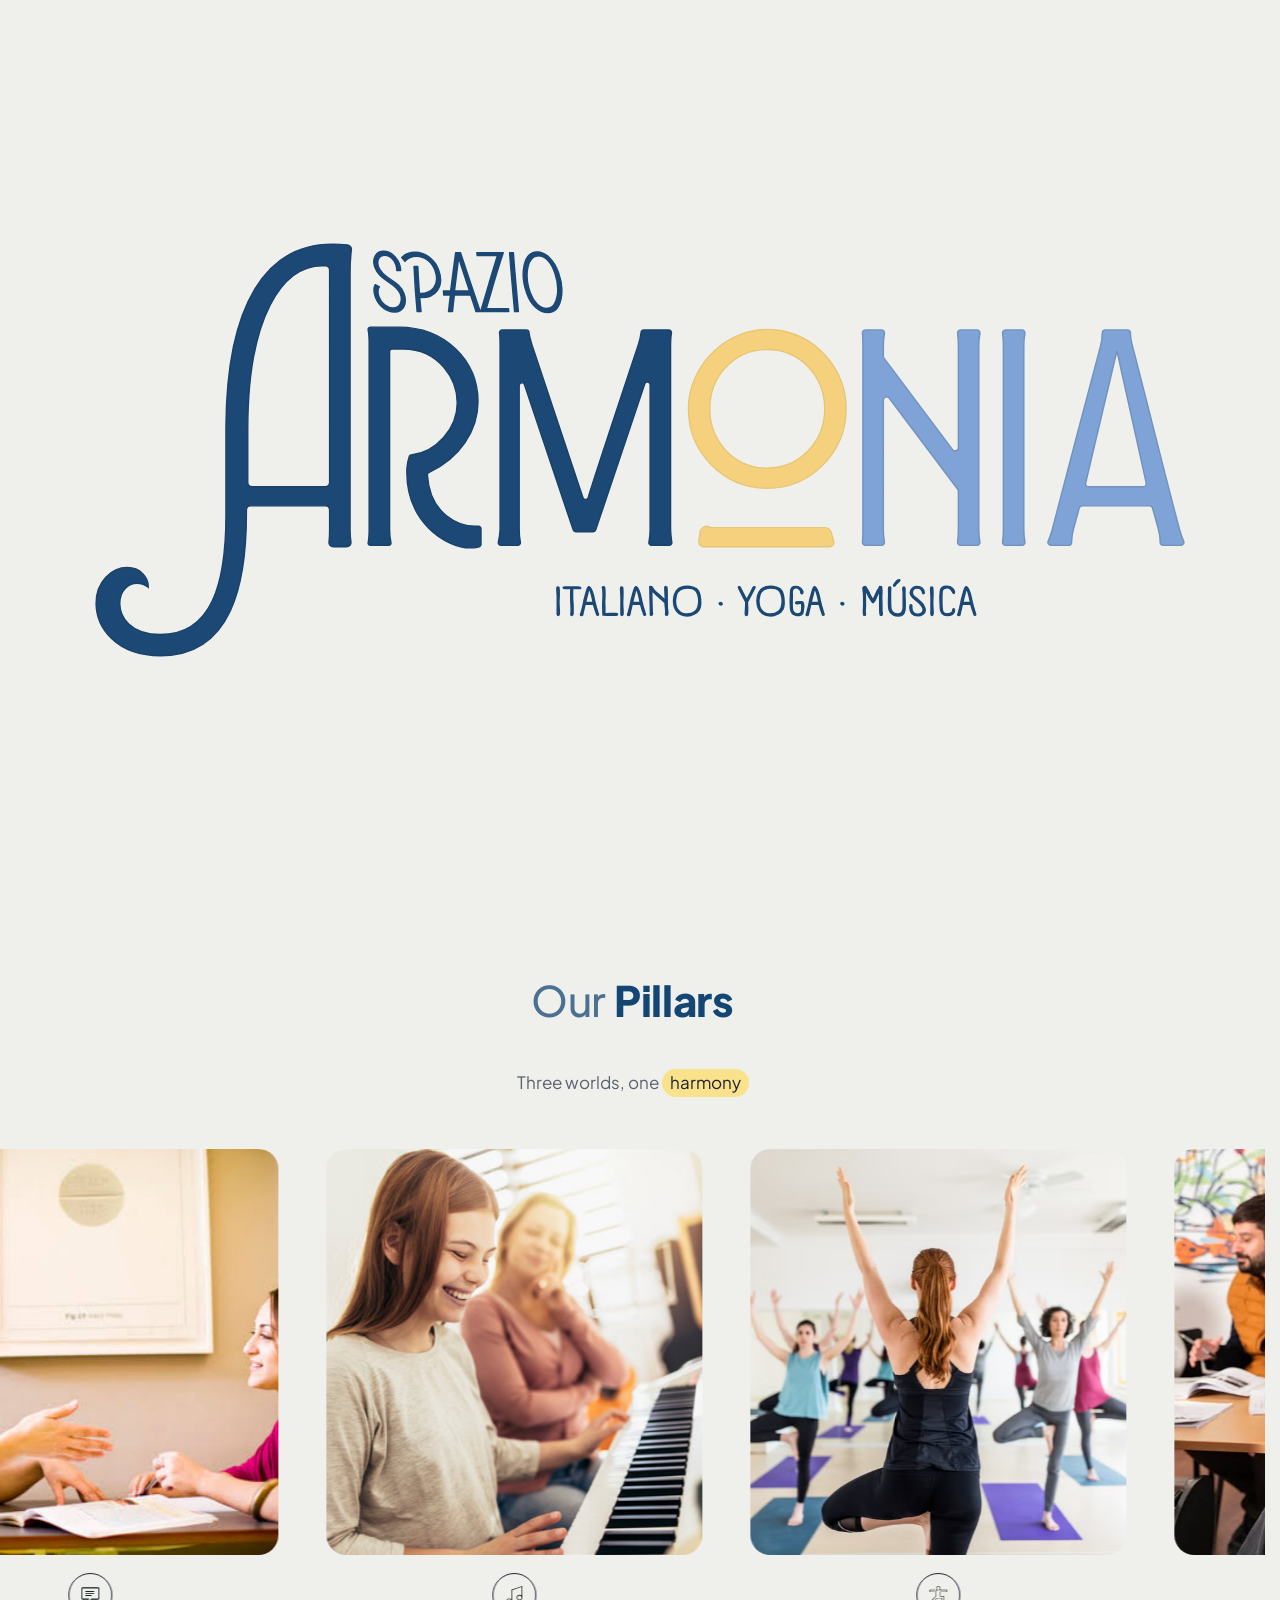
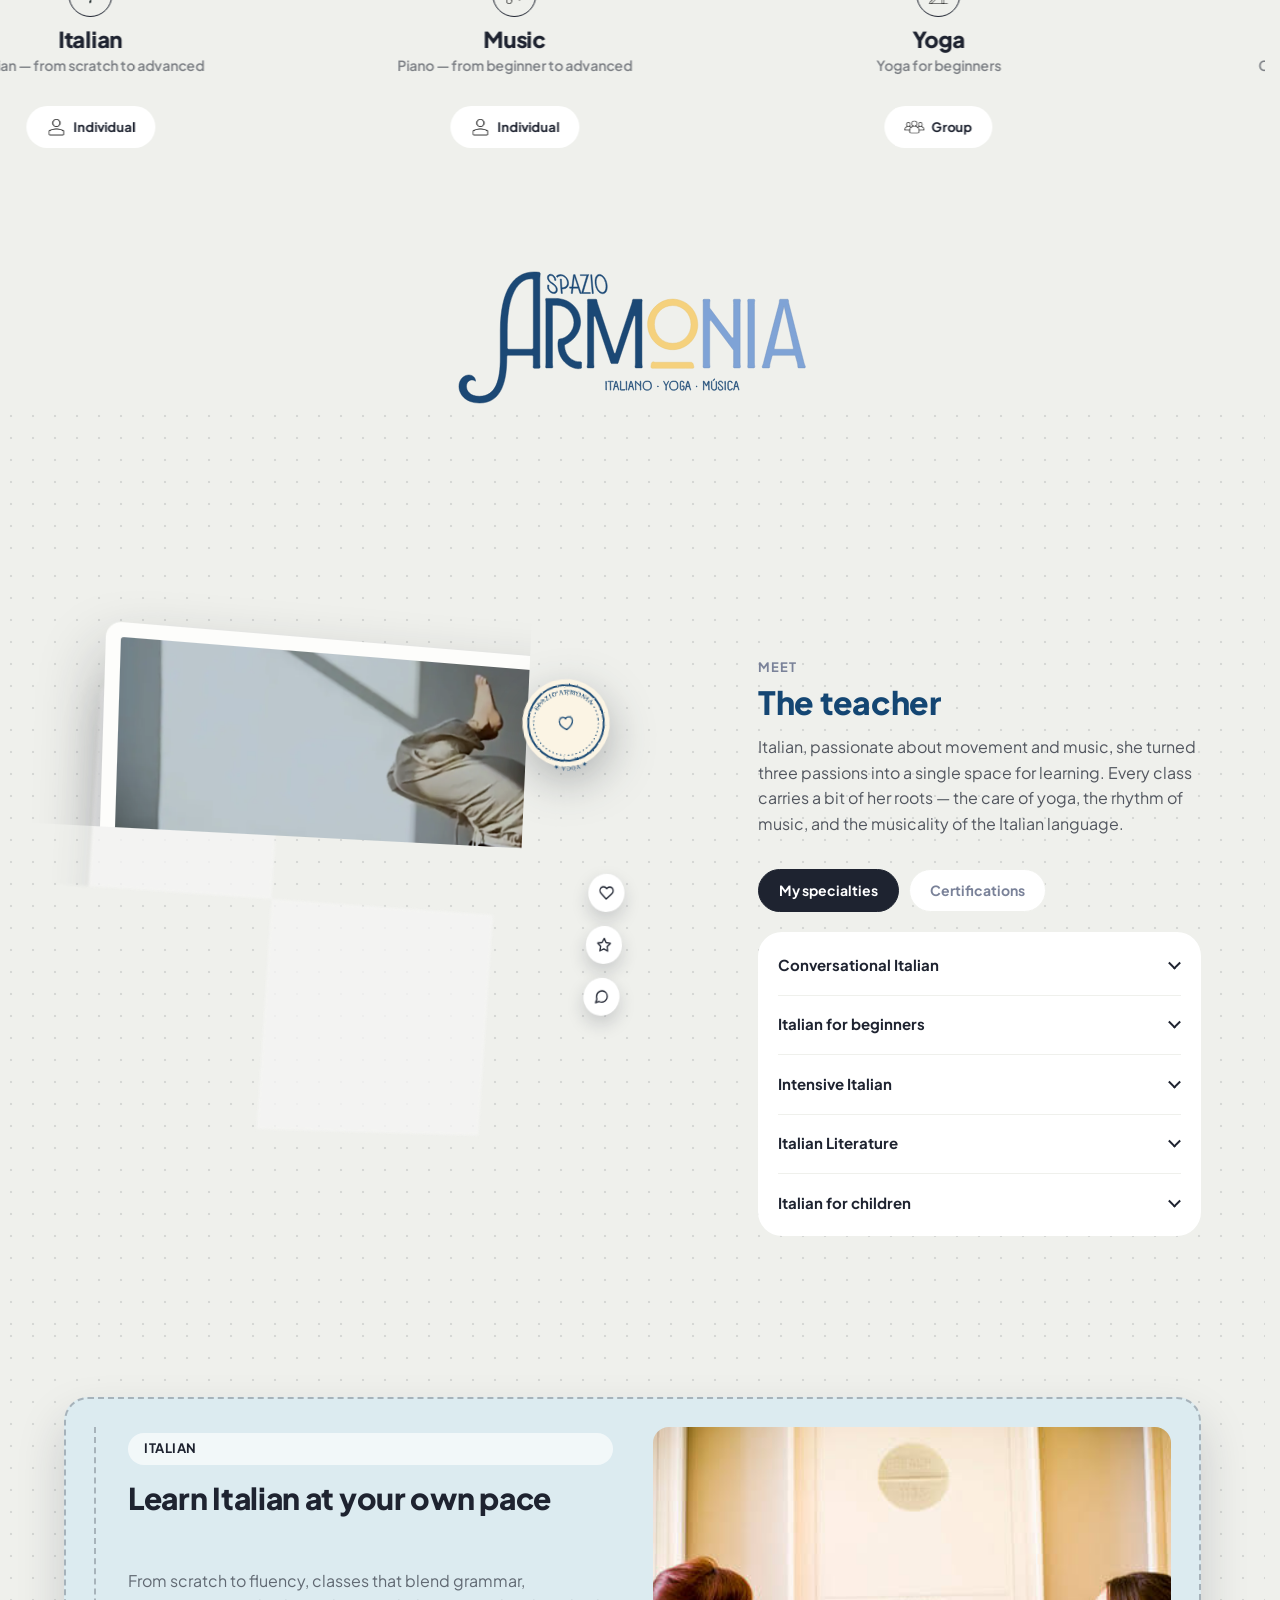
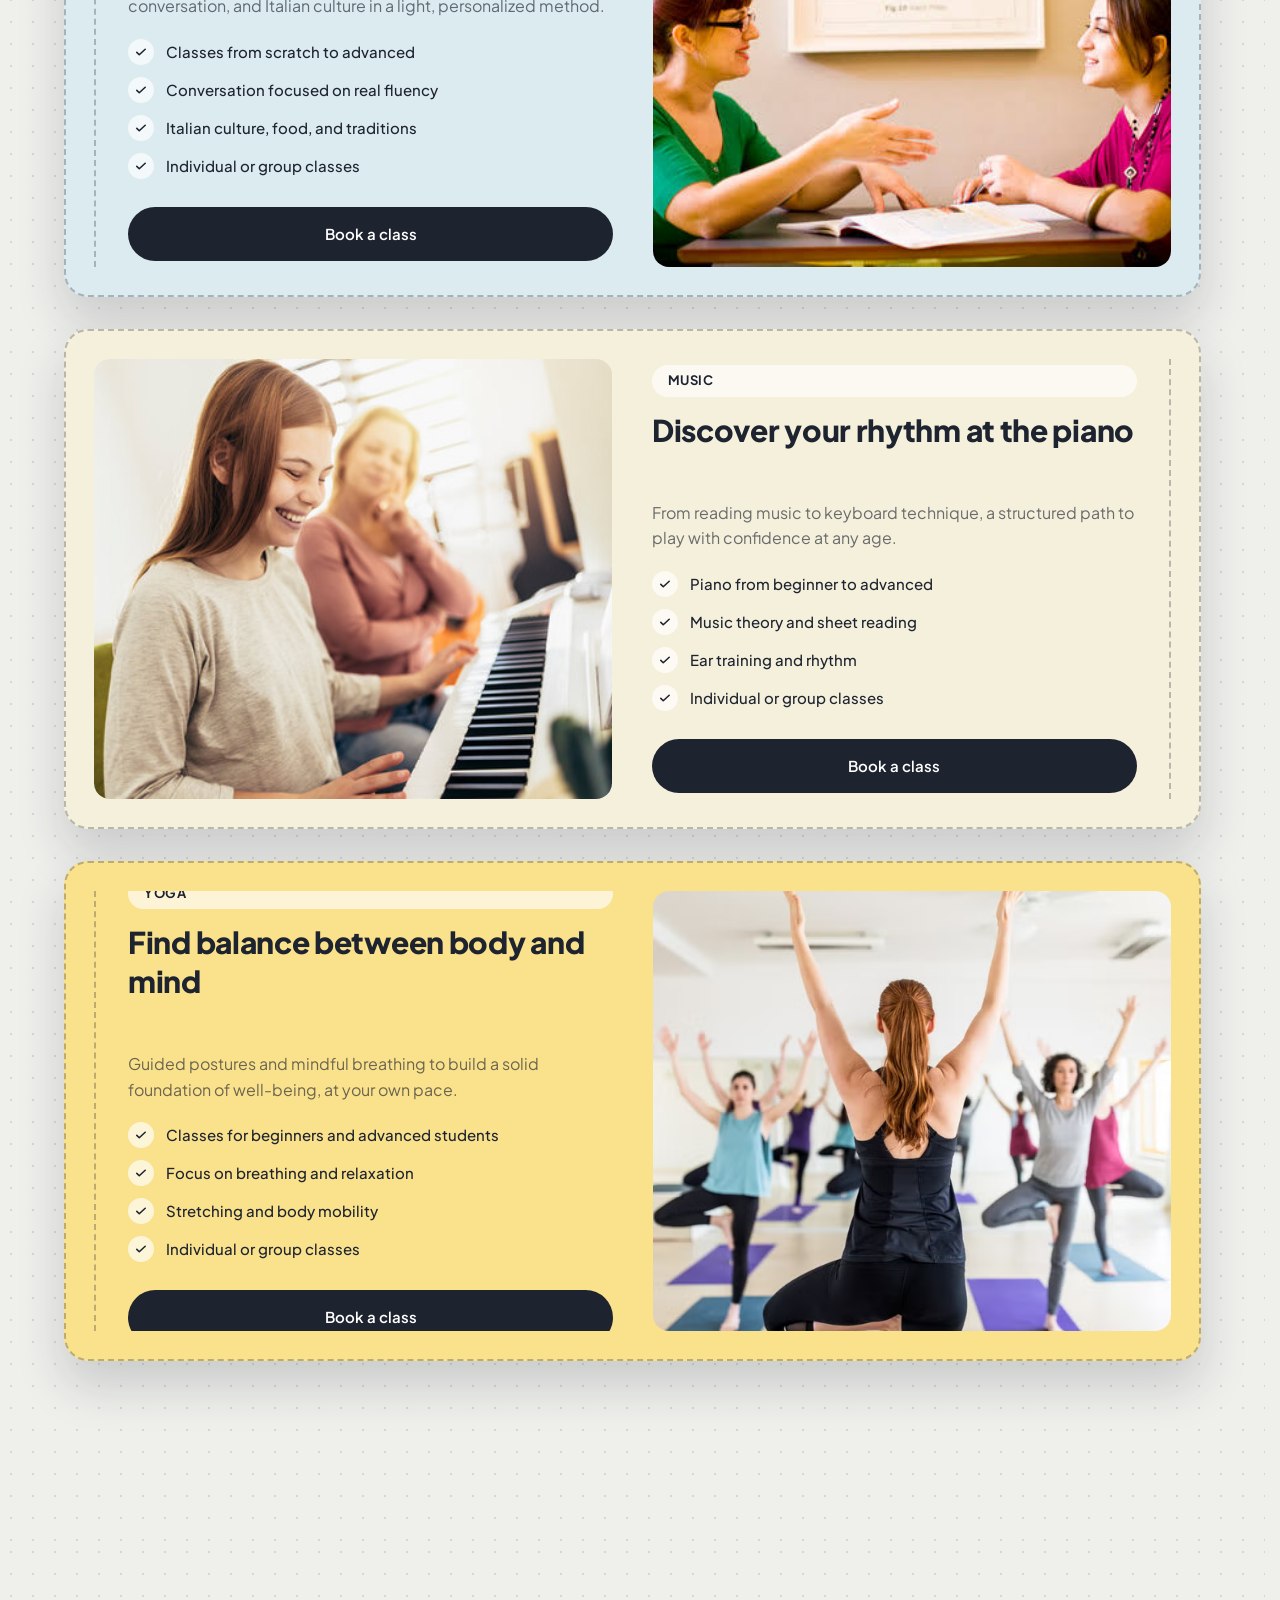
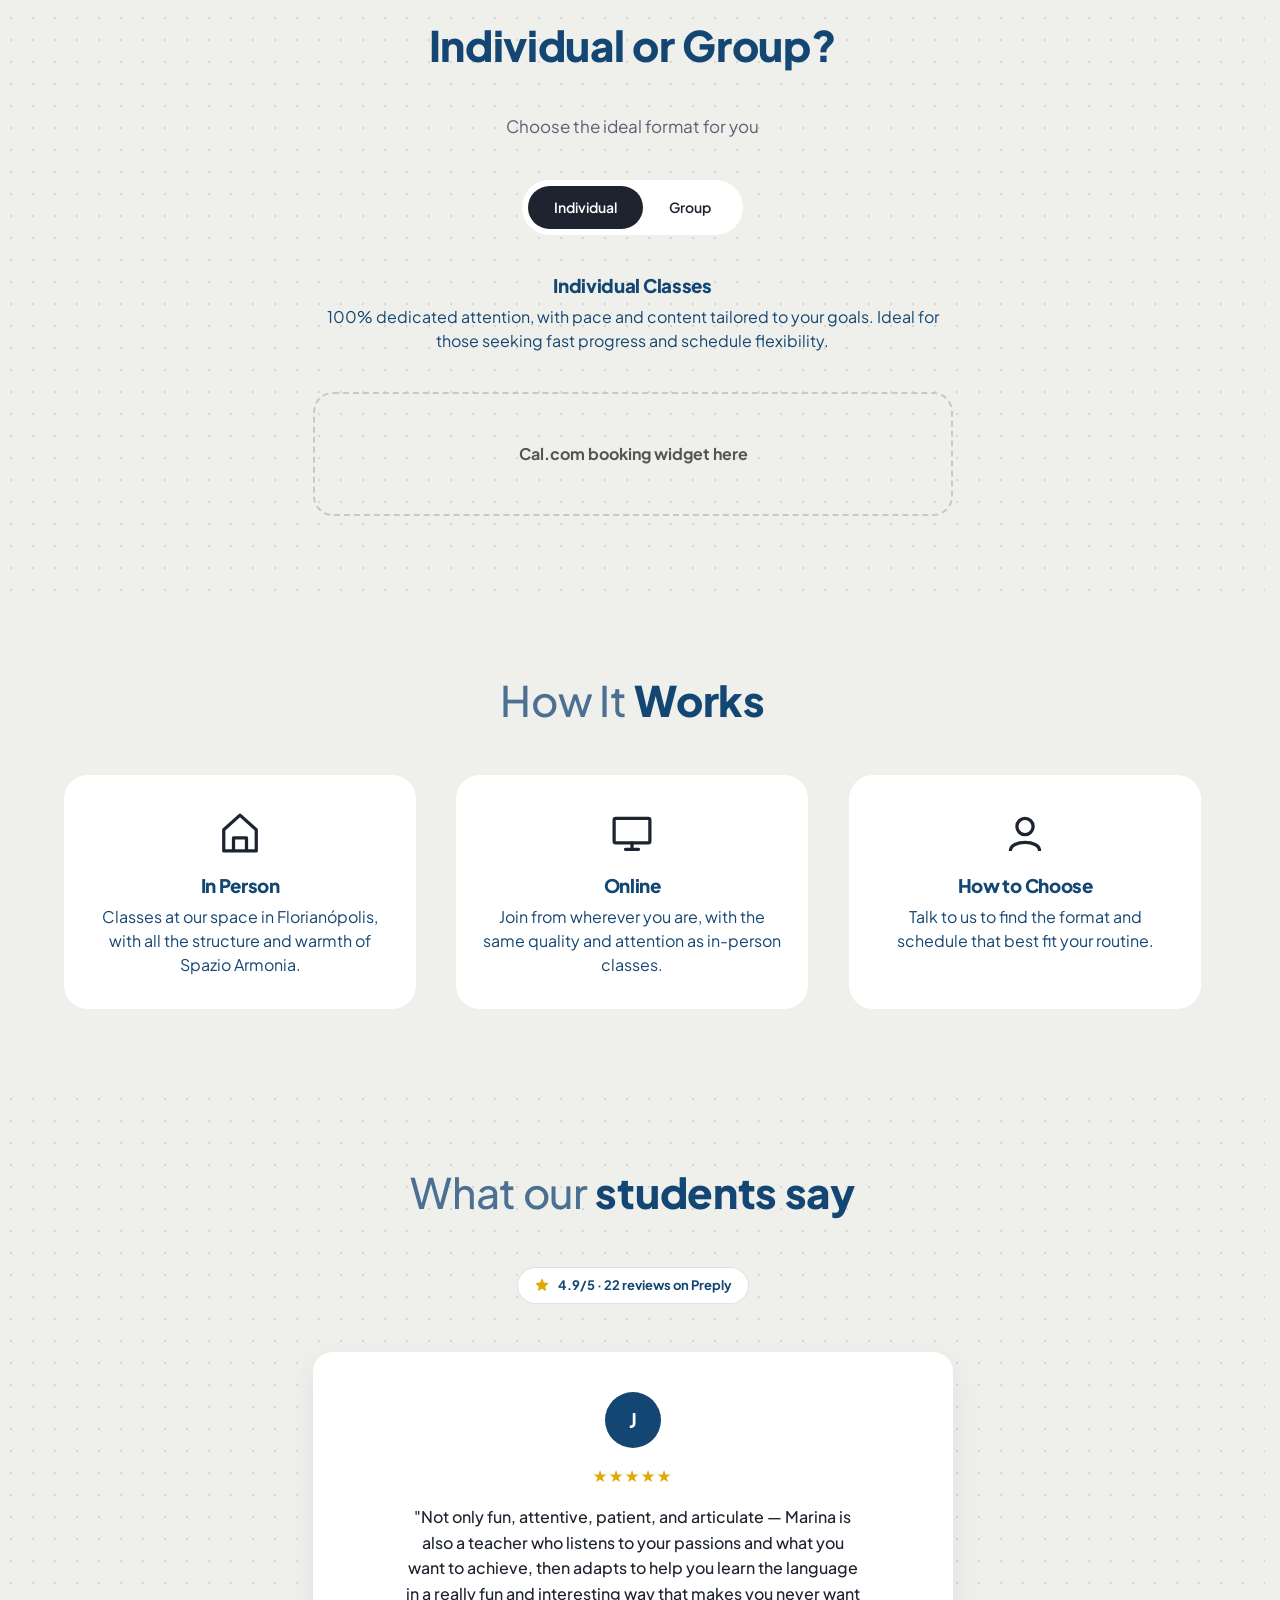
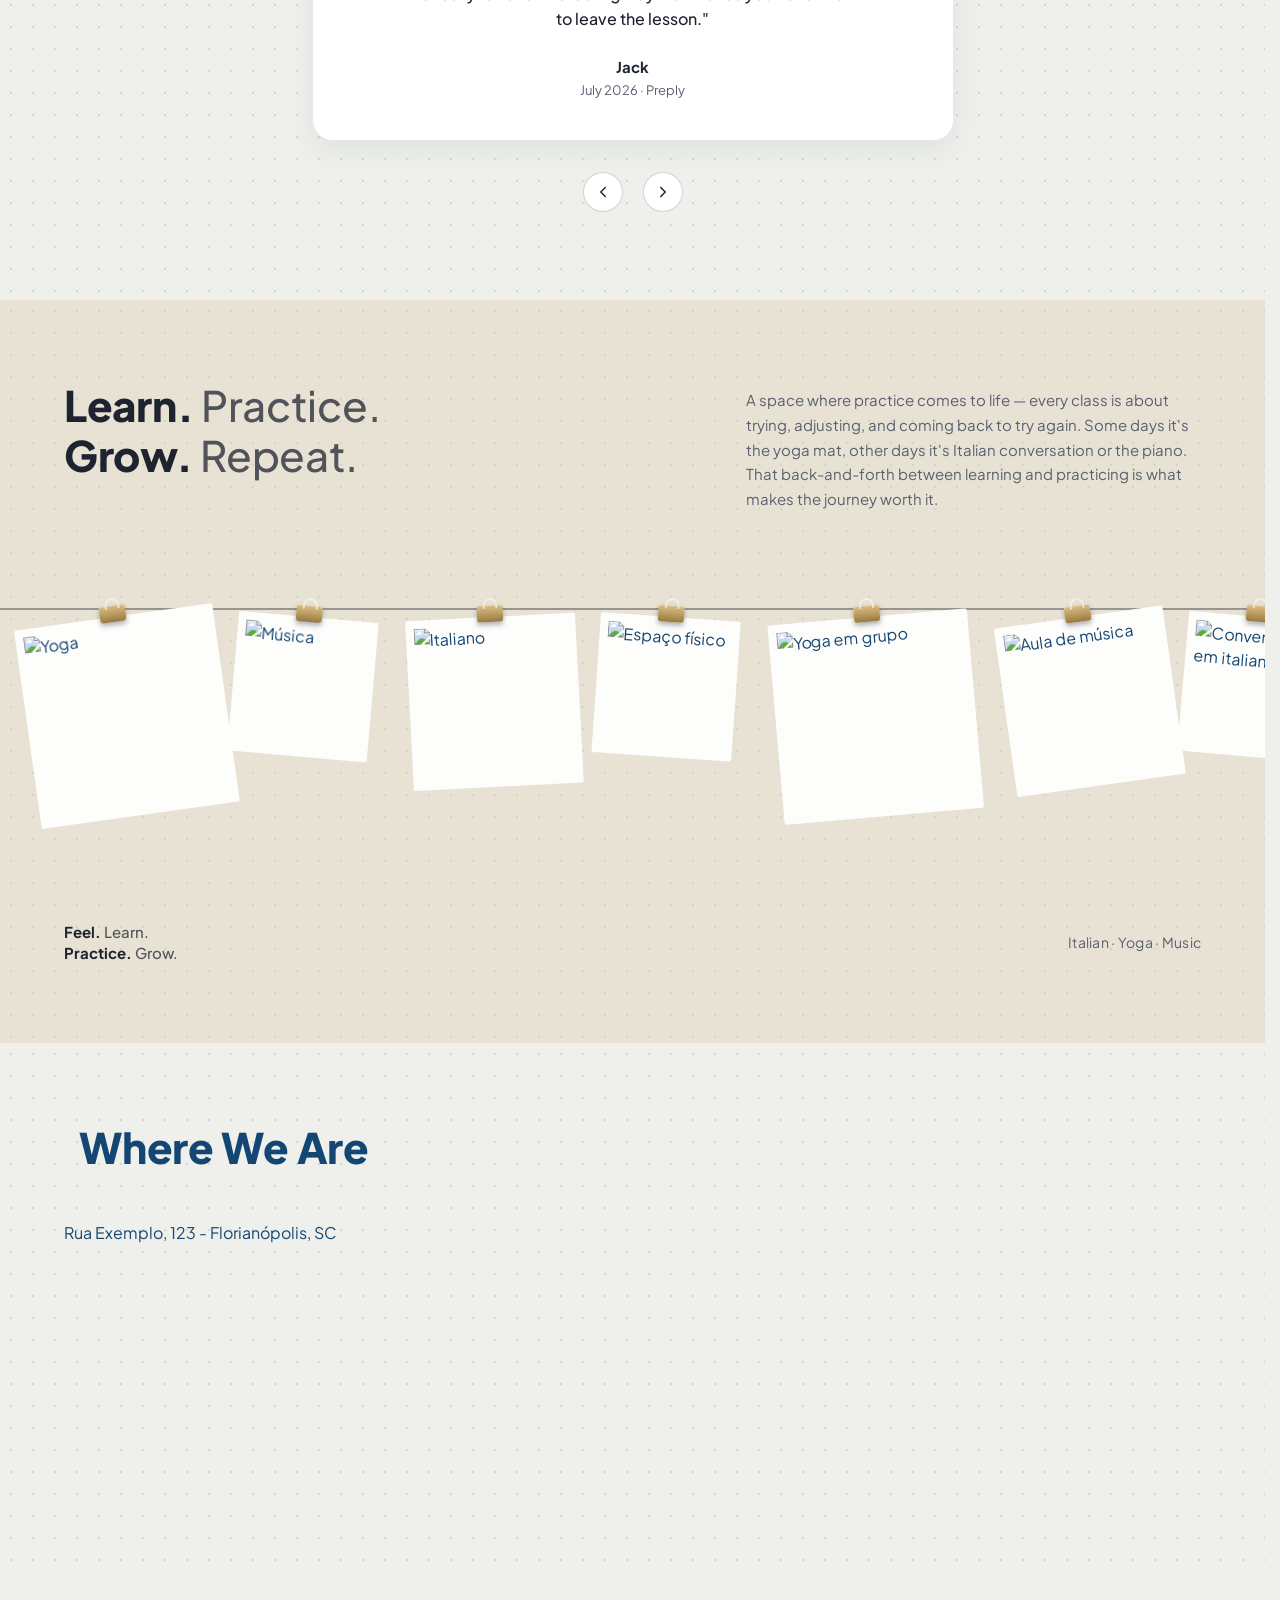
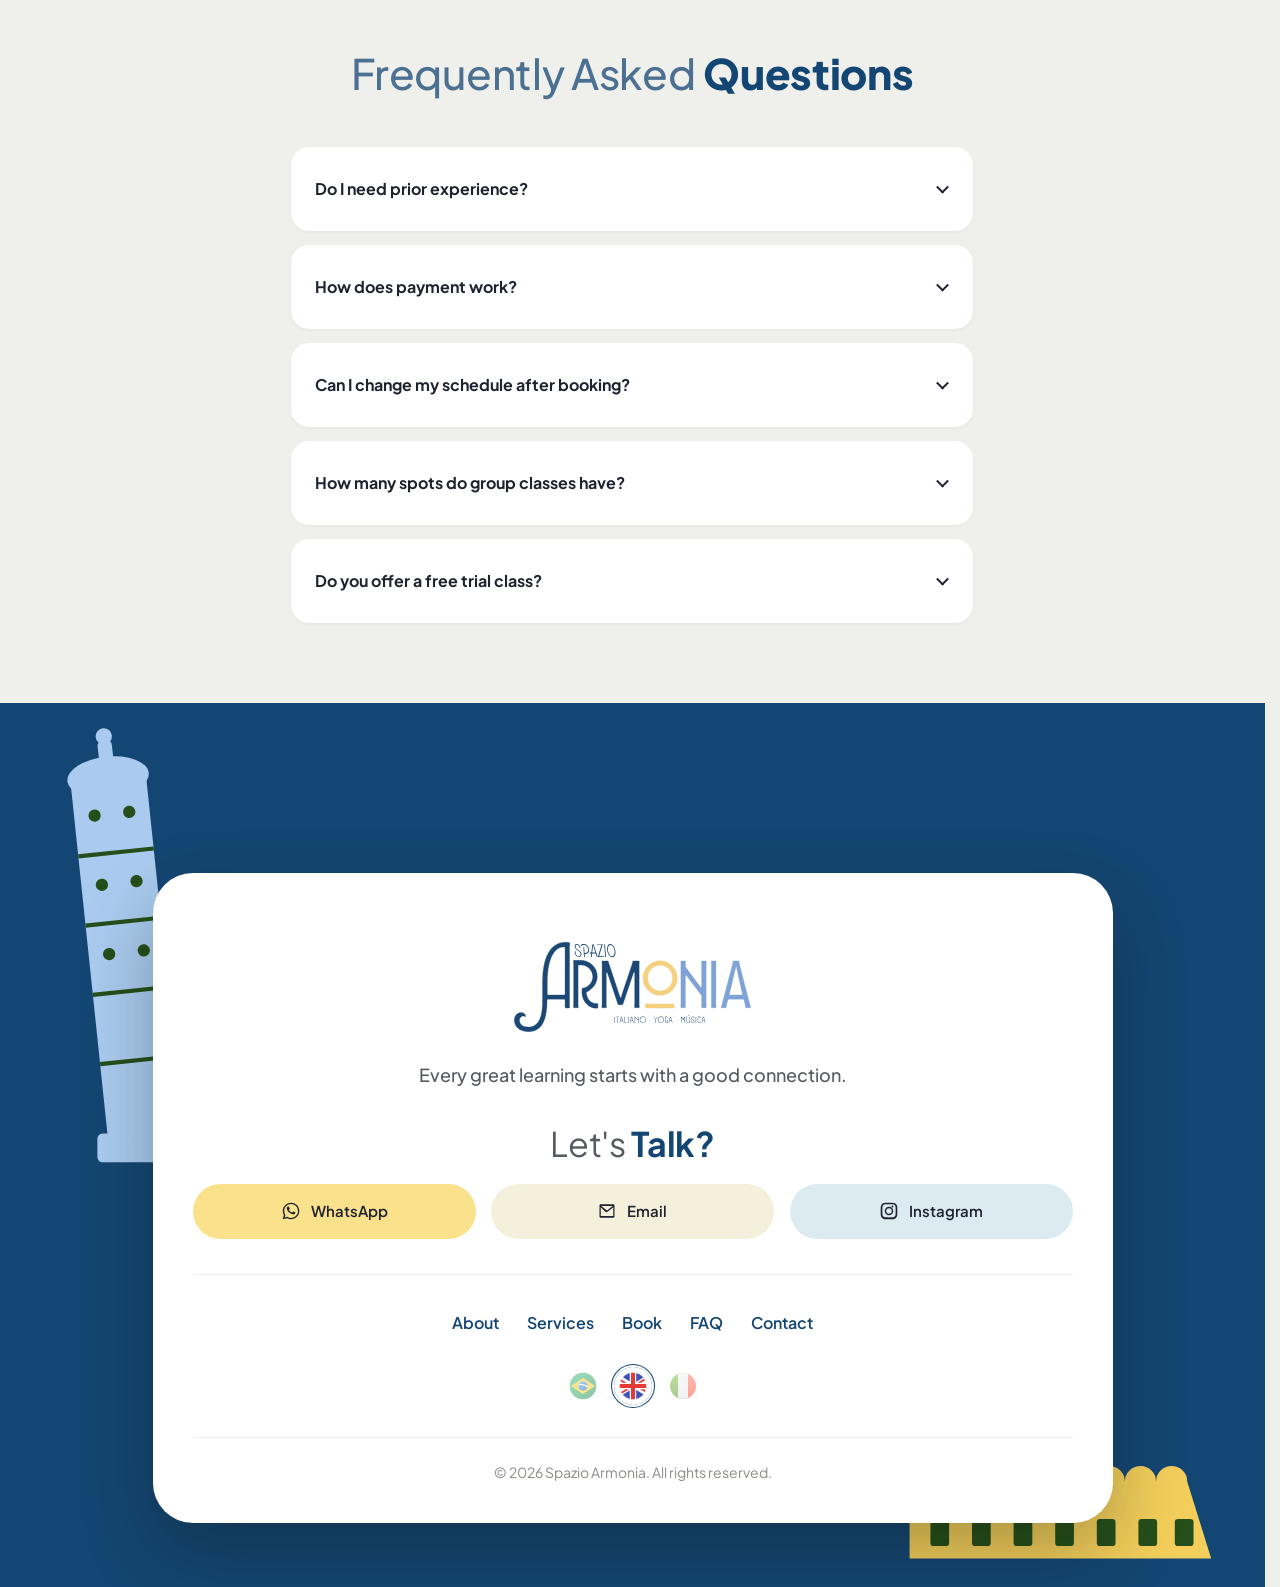
==== commit 9aec15be: "ajustes gerais no menu nav bar" ====
--- a/index.html
+++ b/index.html
@@ -60,7 +60,7 @@
     <div class="wrapper header-inner">
       <a href="#hero" class="logo-placeholder">
         <picture>
-          <source media="(min-width: 1024px)" srcset="assets/img/Prancheta 17.svg">
+          <source media="(min-width: 1024px)" srcset="assets/img/Prancheta%2017.svg">
           <img src="assets/img/icon-navy.png" alt="Spazio Armonia" class="logo-img">
         </picture>
       </a>
@@ -81,25 +81,24 @@
           <li><a href="#localizacao" data-i18n="nav.localizacao">Localização</a></li>
           <li><a href="#faq" data-i18n="nav.faq">FAQ</a></li>
           <li><a href="#contato" data-i18n="nav.contato">Contato</a></li>
+          <li><a href="#agendamento" data-i18n="nav.agendamento">Agendar</a></li>
         </ul>
       </nav>
 
-      <a href="#agendamento" class="btn btn-header-cta" data-i18n="nav.agendamento">Agendar</a>
+      <div class="lang-switch" id="langSwitchHeader">
+        <button type="button" data-lang="pt" class="lang-btn" aria-label="Português">
+          <img src="assets/img/icons8-brasil-circular-48.png" alt="PT">
+        </button>
+        <button type="button" data-lang="en" class="lang-btn" aria-label="English">
+          <img src="assets/img/icons8-grã-bretanha-circular-48.png" alt="EN">
+        </button>
+        <button type="button" data-lang="it" class="lang-btn" aria-label="Italiano">
+          <img src="assets/img/icons8-itália-circular-32.png" alt="IT">
+        </button>
+      </div>
     </div>
   </div>
 </header>
-
-<div class="lang-switch" id="langSwitchHeader">
-  <button type="button" data-lang="pt" class="lang-btn" aria-label="Português">
-    <img src="assets/img/icons8-brasil-circular-48.png" alt="PT">
-  </button>
-  <button type="button" data-lang="en" class="lang-btn" aria-label="English">
-    <img src="assets/img/icons8-grã-bretanha-circular-48.png" alt="EN">
-  </button>
-  <button type="button" data-lang="it" class="lang-btn" aria-label="Italiano">
-    <img src="assets/img/icons8-itália-circular-32.png" alt="IT">
-  </button>
-</div>
 
 <main>
 
--- a/css/header.css
+++ b/css/header.css
@@ -167,16 +167,15 @@
 }
 
 #langSwitchHeader {
-  position: absolute;
-  top: 35px;
-  right: -10px;
   z-index: 210;
   padding: 8px;
   border-radius: 9999px;
 }
 
-/* some com o menu mobile aberto — só o "X" fica visível no canto */
-.site-header.nav-open + #langSwitchHeader {
+/* some com o menu mobile aberto — só o "X" fica visível no canto.
+   agora que #langSwitchHeader mora dentro do header, .nav-open é
+   ancestral (não mais irmão), daí o seletor de descendente */
+.site-header.nav-open #langSwitchHeader {
   display: none;
 }
 
@@ -188,7 +187,10 @@
     padding-top: 64px;
   }
 
+  /* no mobile o pill não tem espaço sobrando pras bandeiras, então elas
+     saem do fluxo do flex e sobem pra uma faixa acima do pill */
   #langSwitchHeader {
+    position: absolute;
     top: 10px;
     right: auto;
     left: 50%;
@@ -222,19 +224,6 @@
 .lang-btn.active {
   opacity: 1;
   box-shadow: 0 0 0 2px #ffffff, 0 0 0 3px #144673;
-}
-
-/* ===== CTA do header =====
-   especificidade de elemento (a.btn-header-cta) para vencer a regra
-   genérica .btn de pages/home.css, que carrega depois no <head> */
-a.btn-header-cta {
-  flex-shrink: 0;
-  padding: 11px 24px;
-  background-color: #FAE18C;
-  color: #144673;
-  font-size: 14px;
-  font-weight: 600;
-  margin-right: 10px;
 }
 
 @media (min-width: 1024px) {
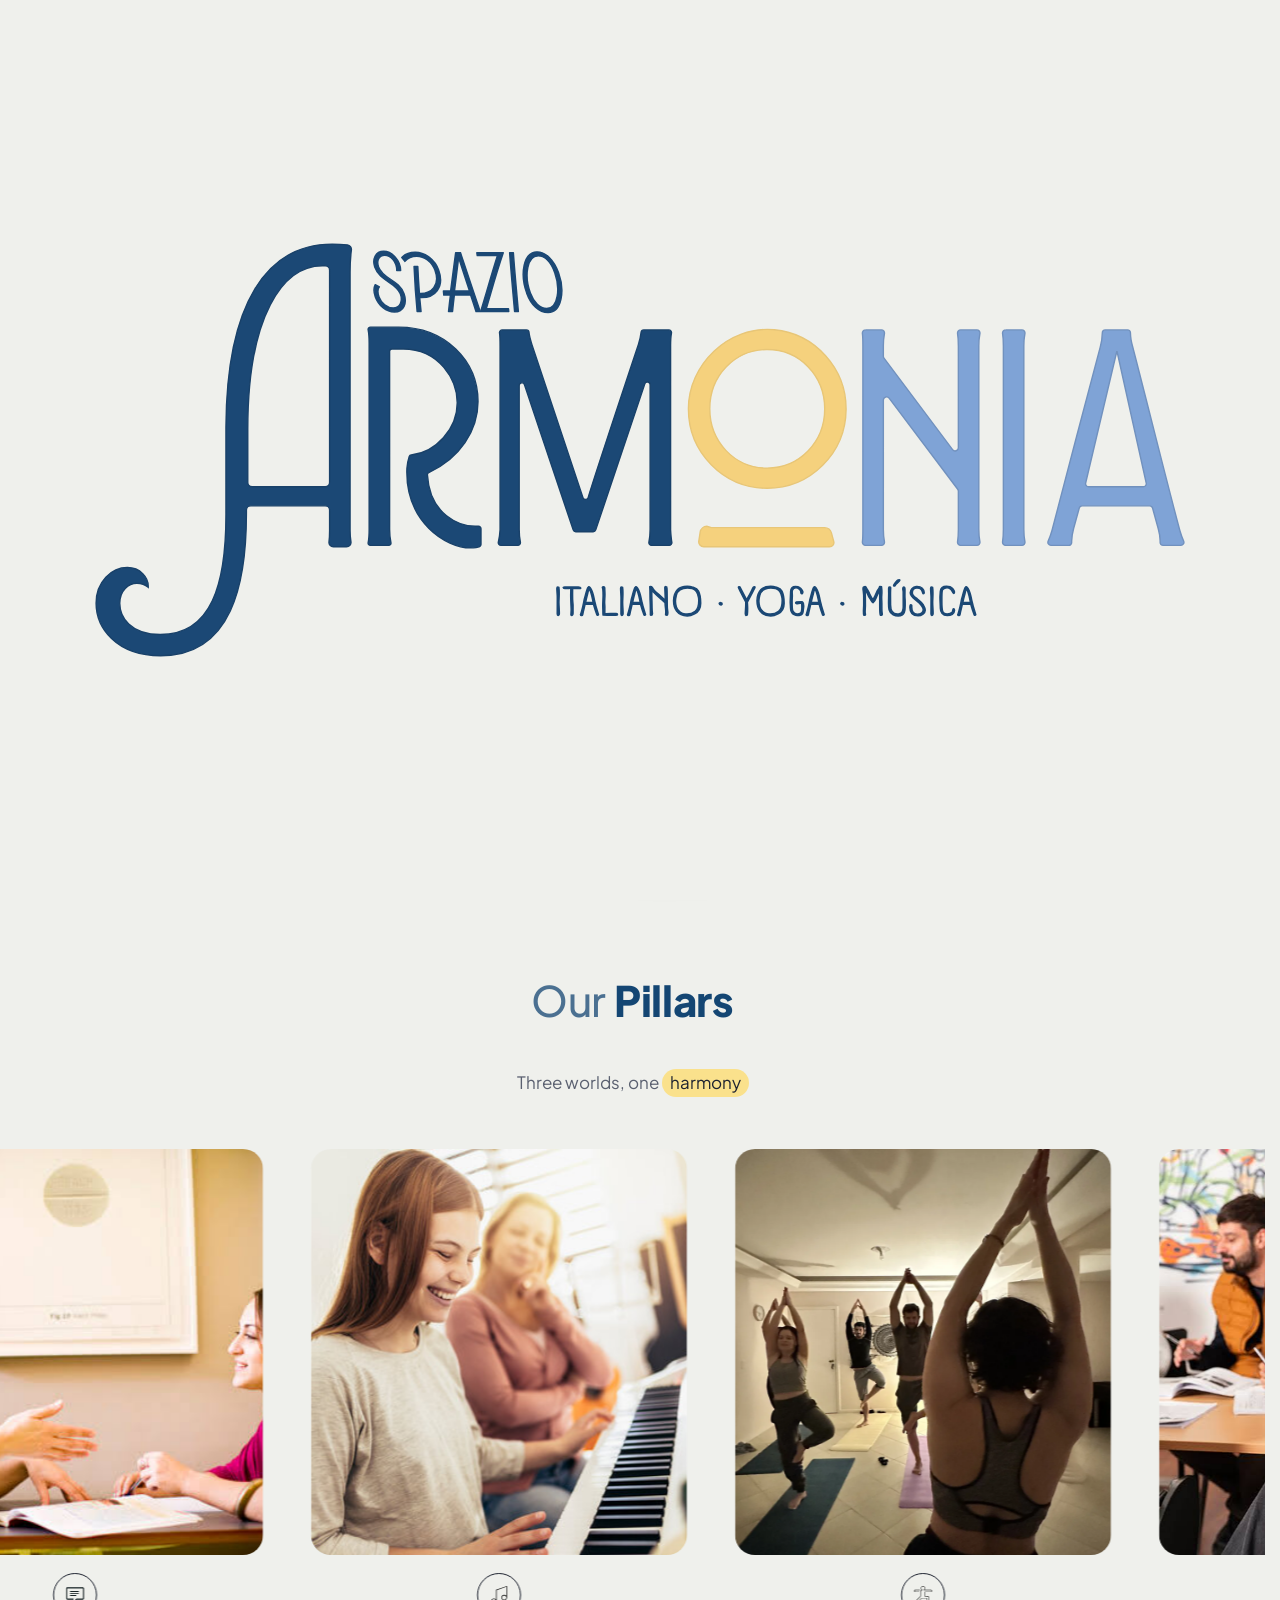
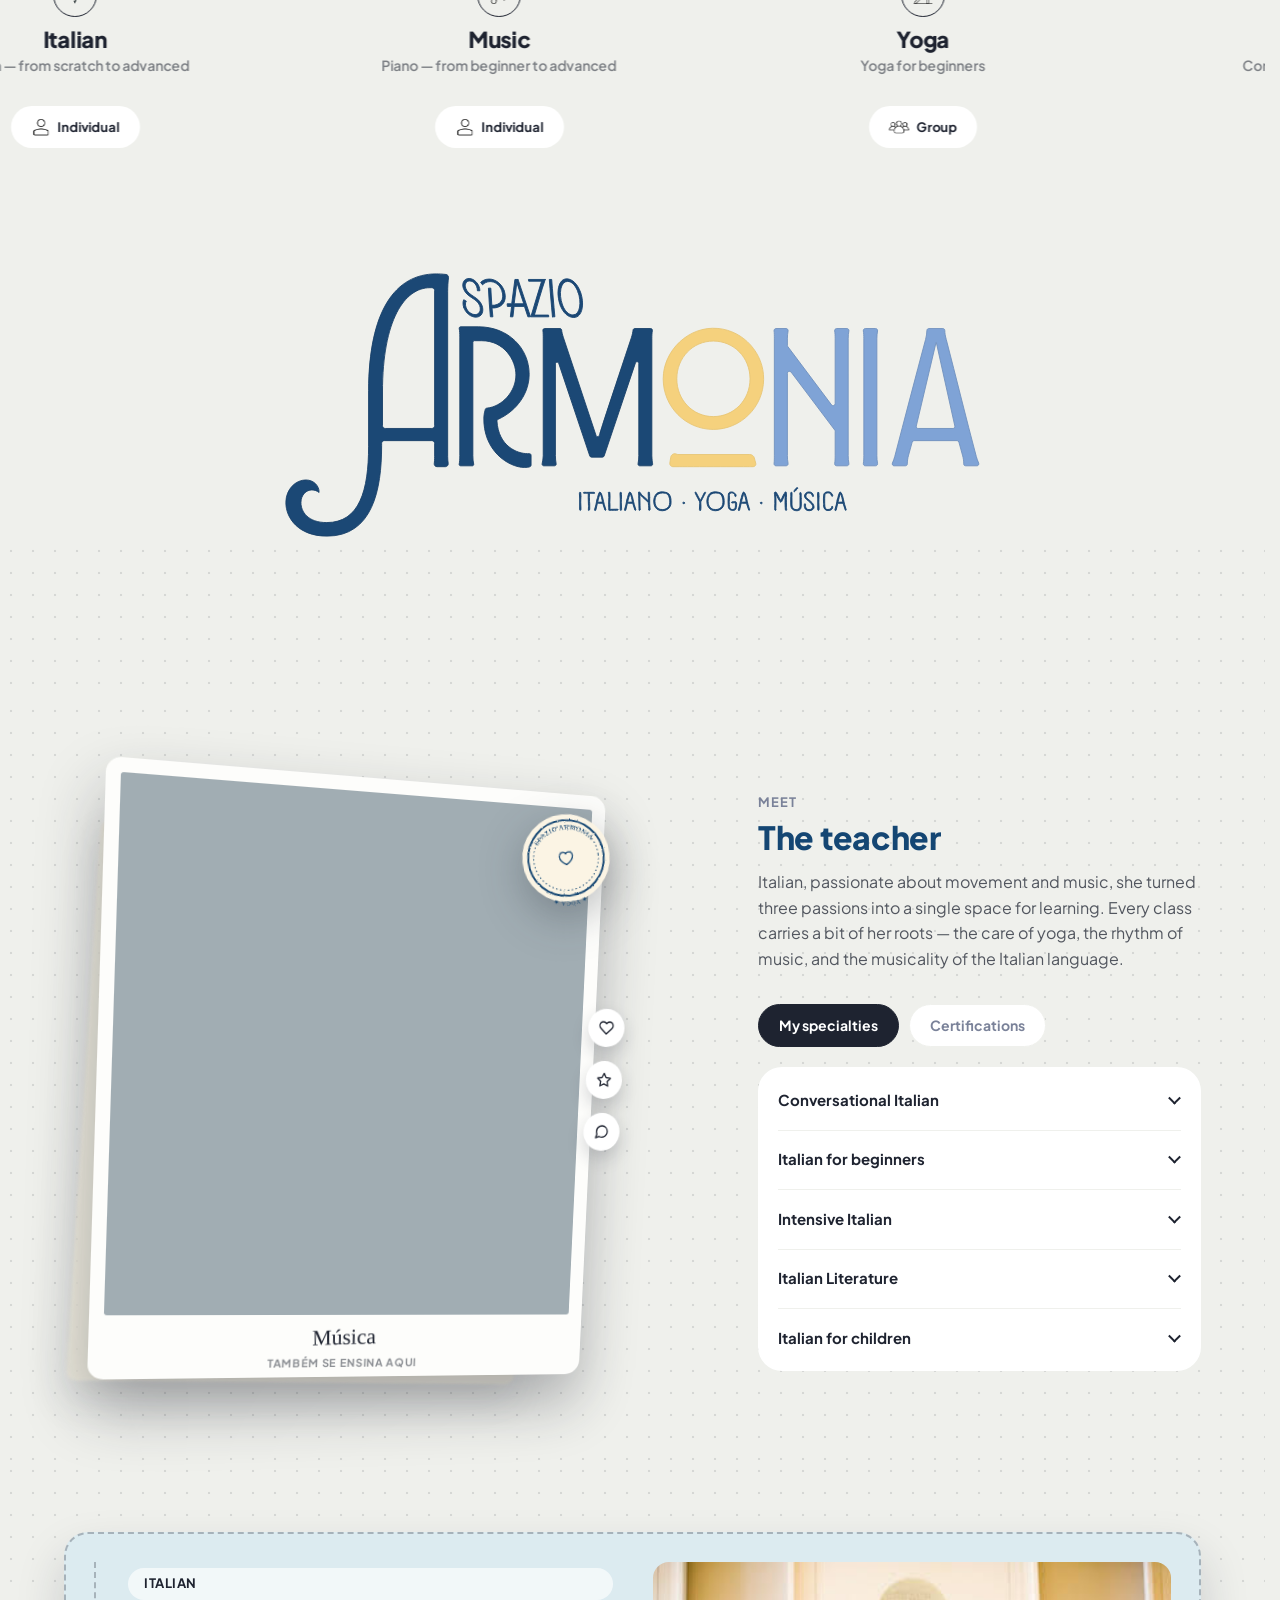
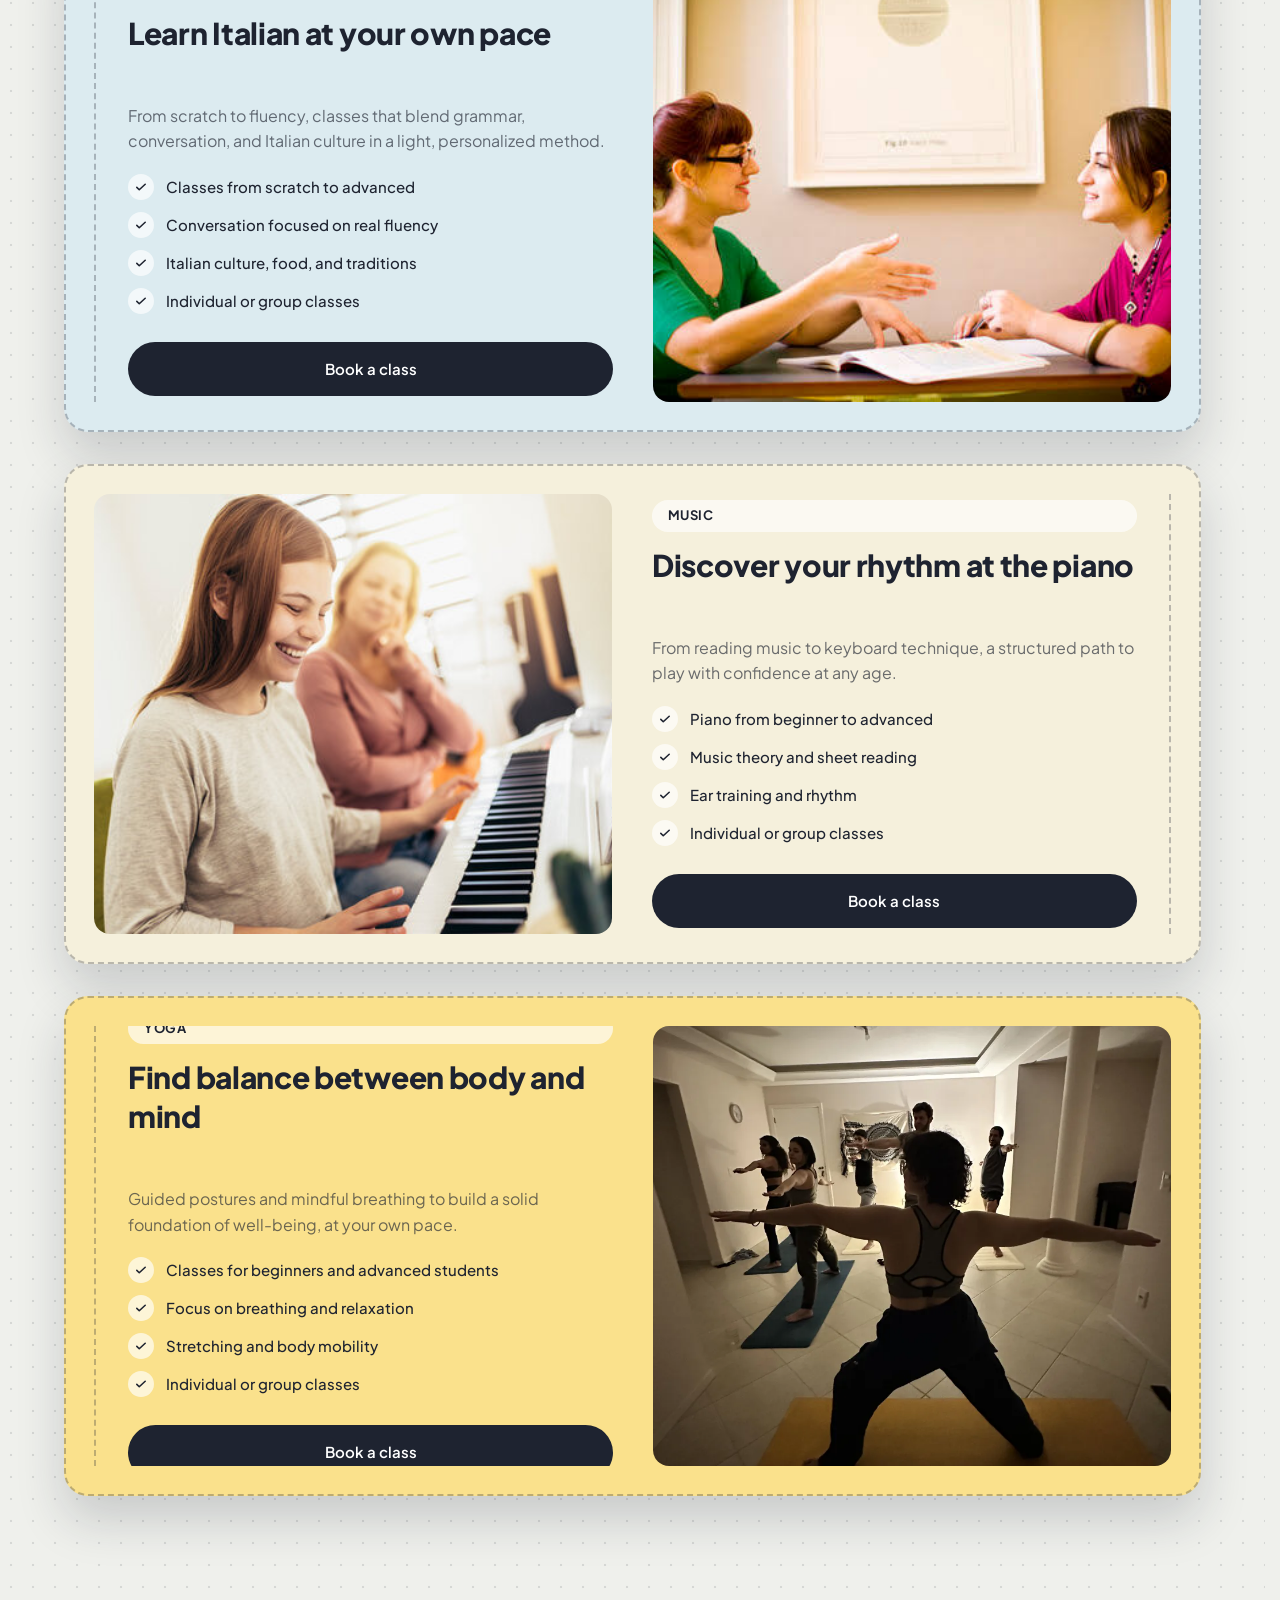
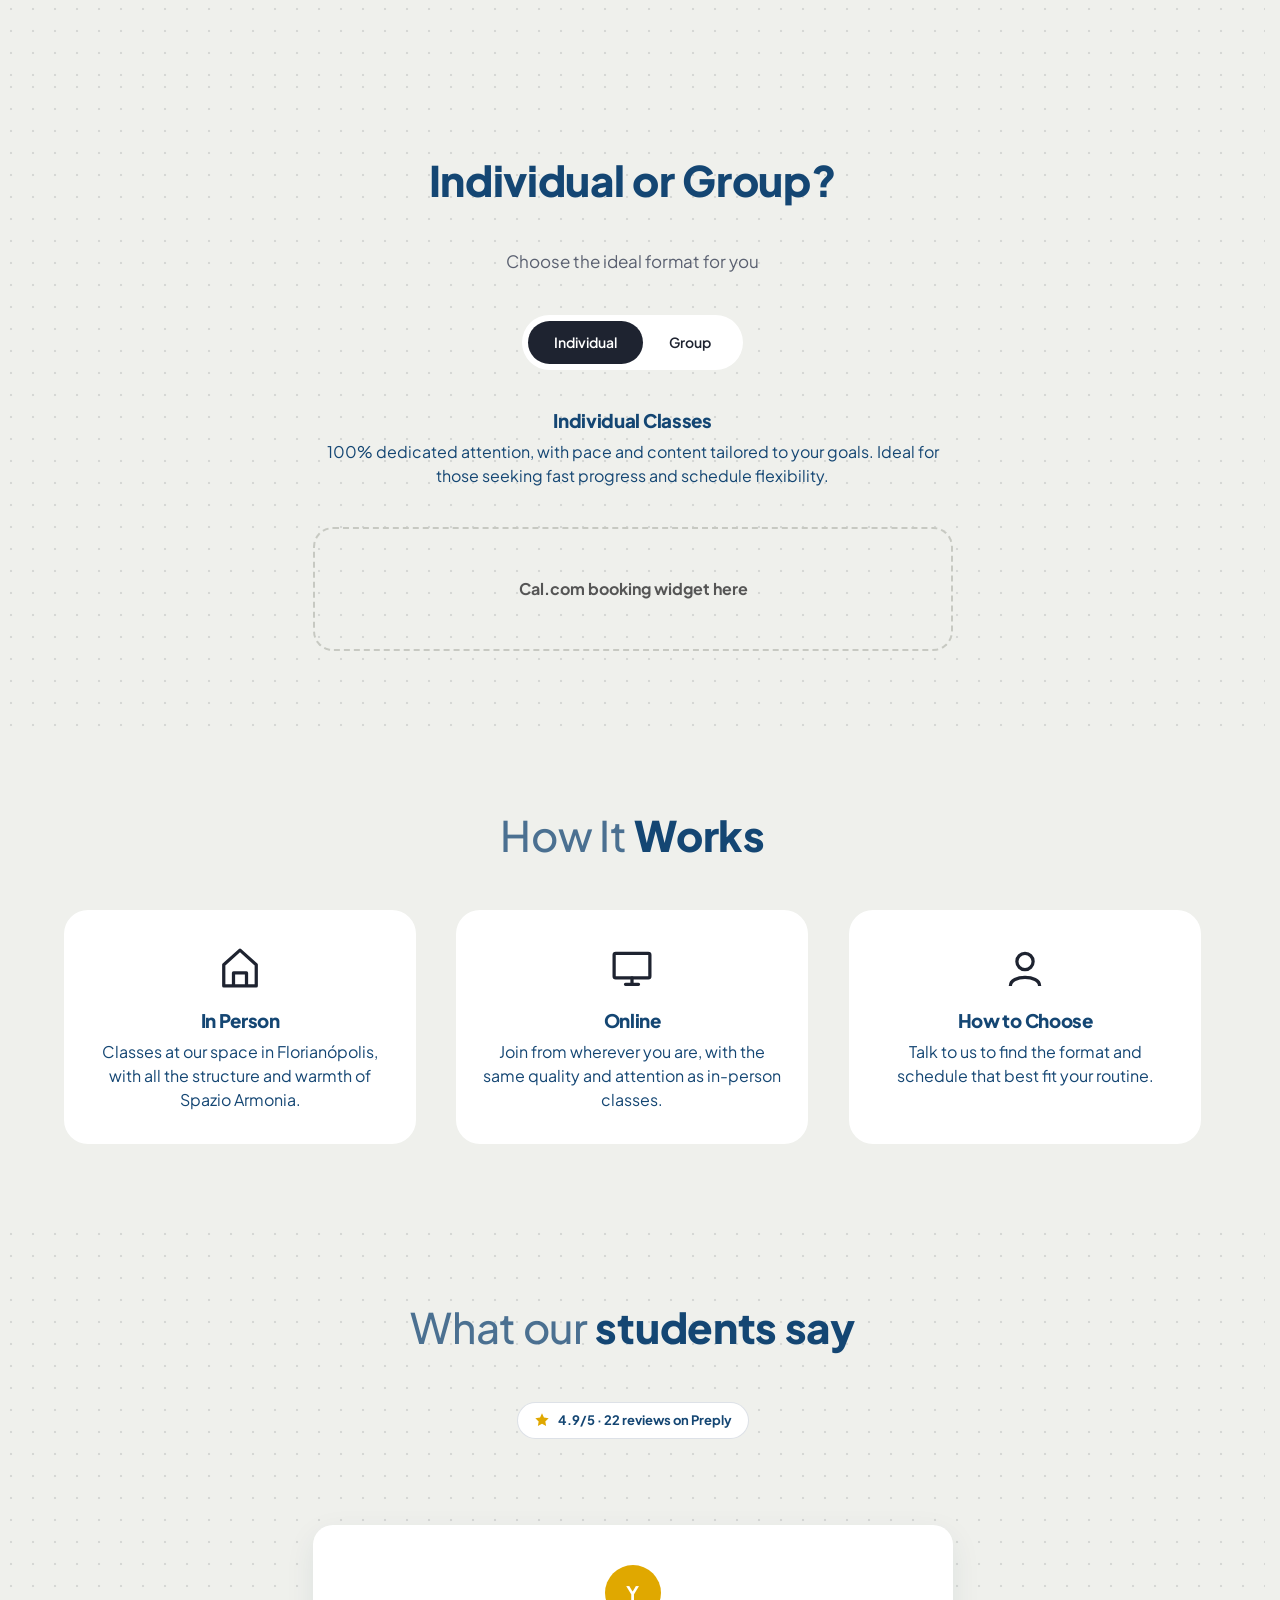
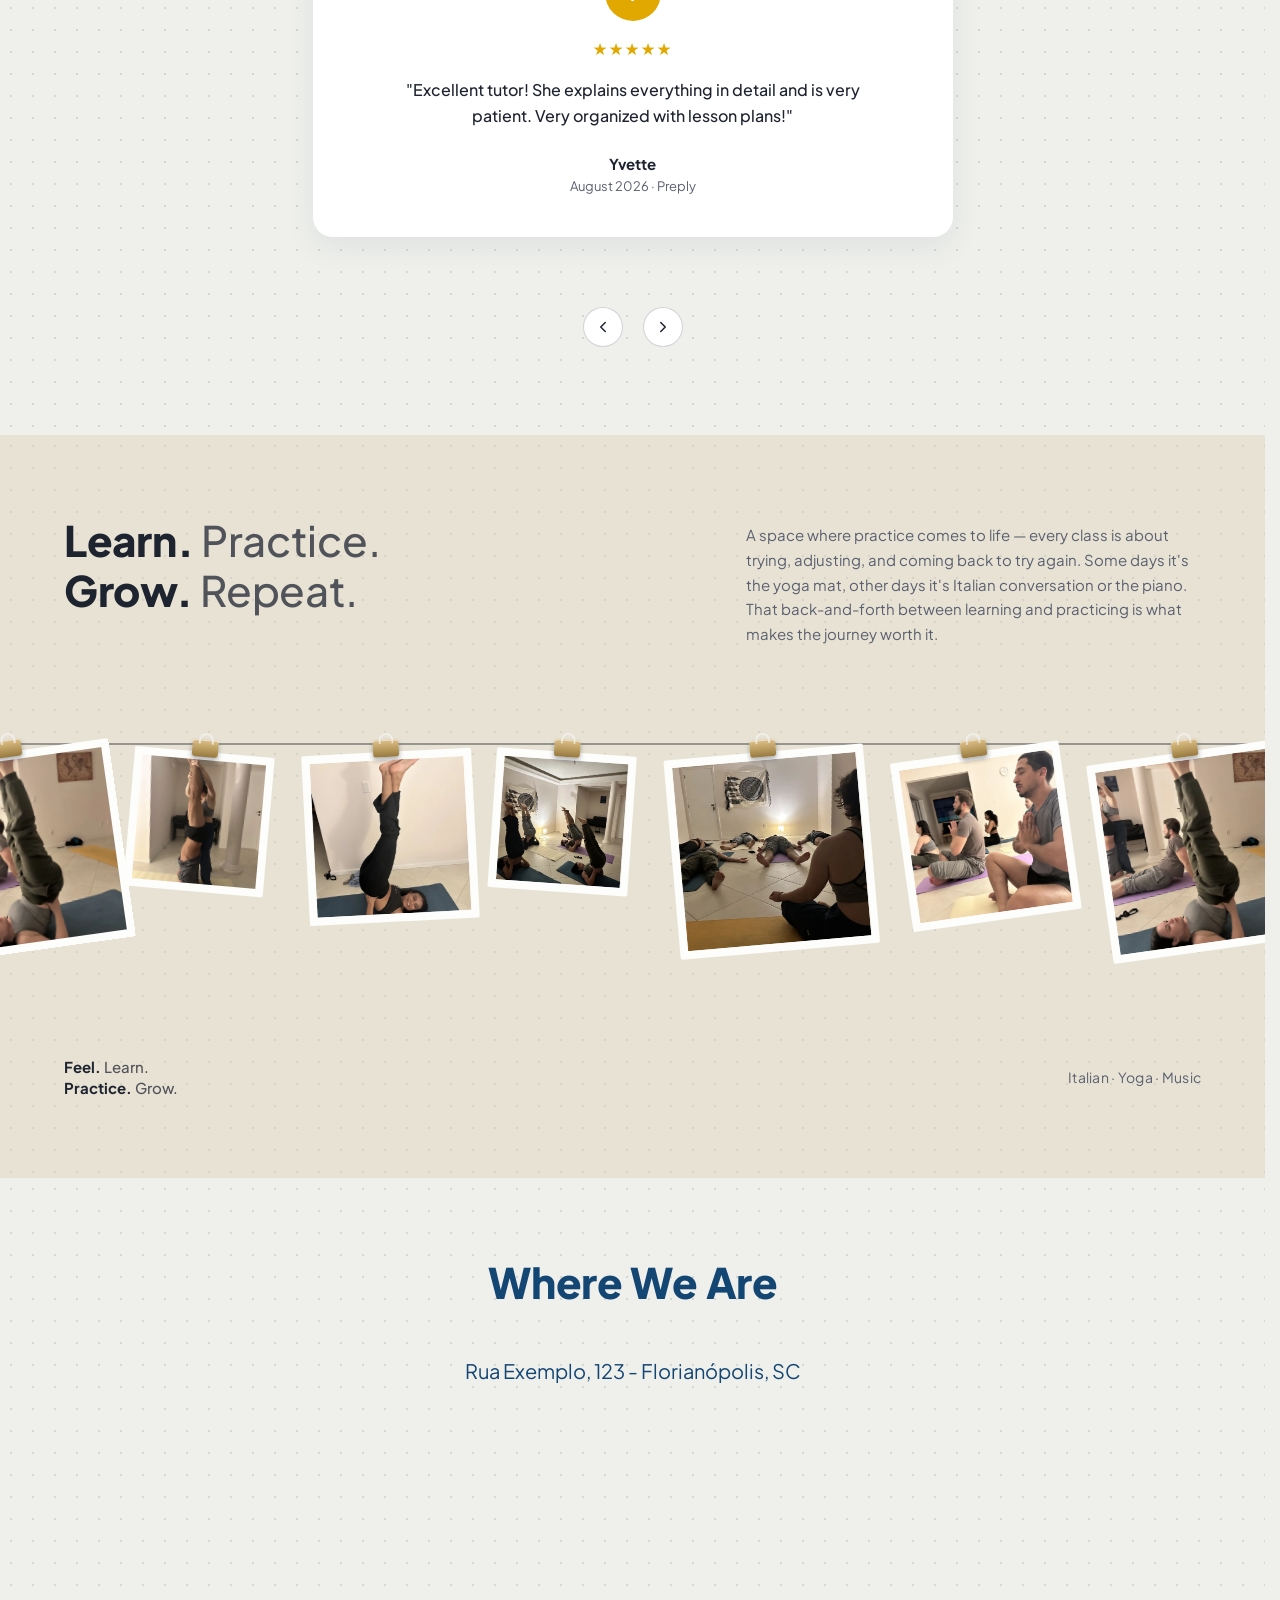
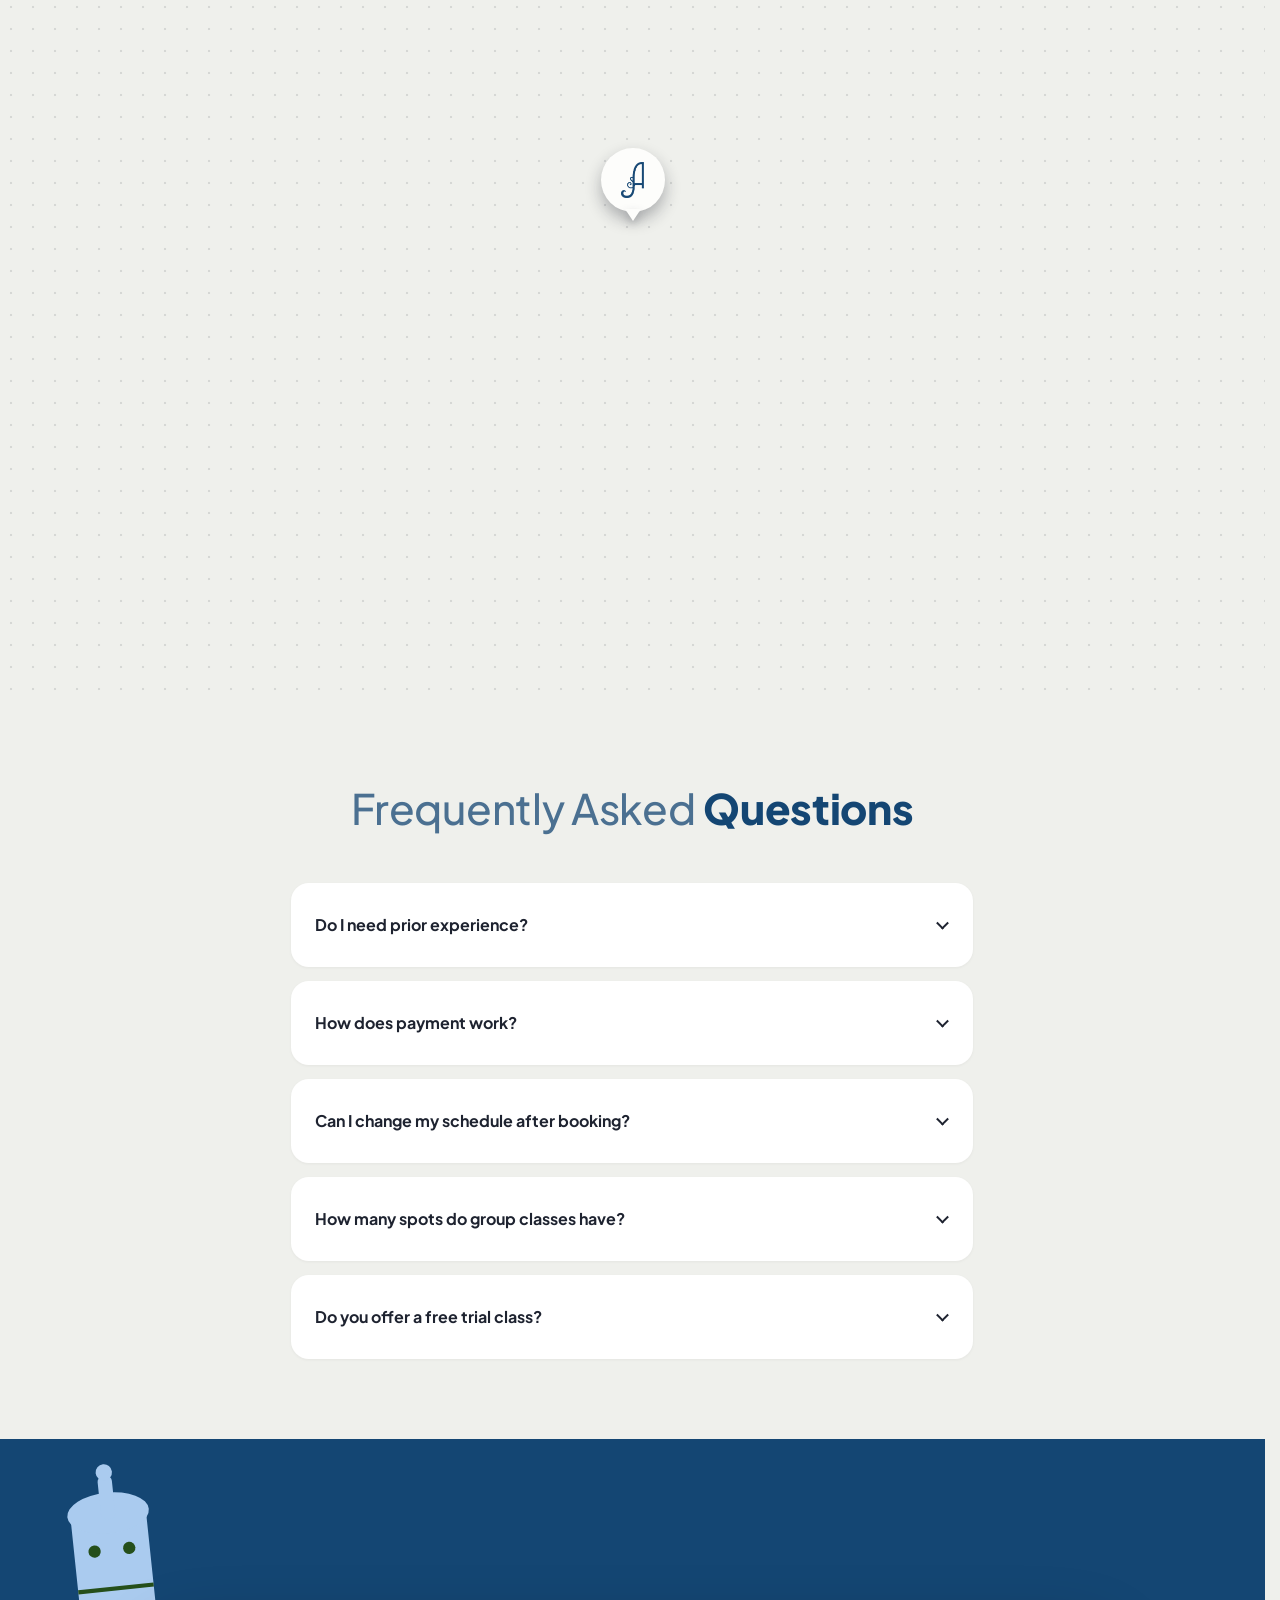
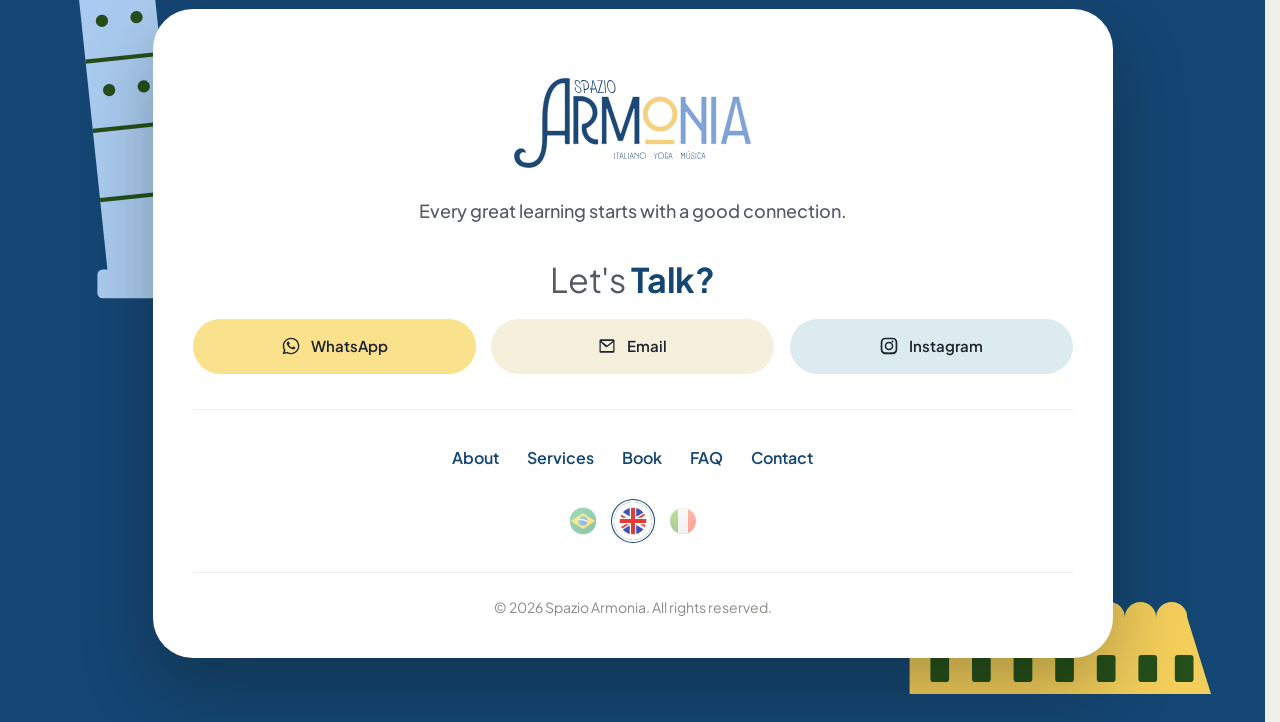
==== commit 2ff70fb4: "Ajuste de fotos, logo, mapa e responsividade." ====
--- a/index.html
+++ b/index.html
@@ -7,15 +7,13 @@
 /* Esconde a página ANTES da primeira pintura se a splash vai rodar — sem
    isso, o navegador chega a mostrar o site (main.js só roda no fim do body)
    e só depois cobre com a splash, causando um "flash" site→splash→site.
-   Mesma checagem de gate/reduced-motion do initSplashIntro em js/main.js;
+   A splash roda em TODA carga da página (sem gate de "já visto") — só
+   reduced-motion pula ela. Mesma checagem do initSplashIntro em js/main.js;
    mantenha as duas em sincronia se uma mudar. */
 (function(){
   try {
-    var params = new URLSearchParams(window.location.search);
-    var forced = params.get('intro') === '1';
-    var seen = !forced && window.localStorage && localStorage.getItem('spazioIntroSeen') === '1';
     var reduced = window.matchMedia && window.matchMedia('(prefers-reduced-motion: reduce)').matches;
-    if (!seen && !reduced){
+    if (!reduced){
       document.documentElement.style.visibility = 'hidden';
       /* rede de segurança: se o JS travar antes de revelar a página, não
          pode ficar escondida pra sempre */
@@ -83,6 +81,24 @@
           <li><a href="#contato" data-i18n="nav.contato">Contato</a></li>
           <li><a href="#agendamento" data-i18n="nav.agendamento">Agendar</a></li>
         </ul>
+
+        <!-- mesmas bandeiras do #langSwitchHeader (que continua visível no
+             pill em qualquer tamanho de tela), repetidas aqui dentro do
+             overlay do menu mobile — no desktop o #mainNav vira a barra de
+             navegação normal e esse bloco some (ver header.css). Sincroniza
+             sozinho com o #langSwitchHeader porque o JS do i18n escuta TODO
+             ".lang-btn" da página, não um switch específico. -->
+        <div class="lang-switch" id="langSwitchNav">
+          <button type="button" data-lang="pt" class="lang-btn" aria-label="Português">
+            <img src="assets/img/icons8-brasil-circular-48.png" alt="PT">
+          </button>
+          <button type="button" data-lang="en" class="lang-btn" aria-label="English">
+            <img src="assets/img/icons8-grã-bretanha-circular-48.png" alt="EN">
+          </button>
+          <button type="button" data-lang="it" class="lang-btn" aria-label="Italiano">
+            <img src="assets/img/icons8-itália-circular-32.png" alt="IT">
+          </button>
+        </div>
       </nav>
 
       <div class="lang-switch" id="langSwitchHeader">
@@ -149,7 +165,7 @@
         </figure>
         <figure class="hero-polaroid" data-stack-index="3">
           <div class="hero-photo-frame">
-            <img src="/assets/images/female-instructor-with-yoga-class-in-the-gym-royalty-free-image-700718696-1561407106.avif" alt="Aula de yoga no Spazio Armonia" loading="lazy">
+            <img src="/assets/images/marina/marina-2025.webp" alt="Aula de yoga no Spazio Armonia" loading="lazy">
           </div>
           <figcaption class="hero-polaroid-caption" data-i18n="hero.photoCaptionYoga">Yoga</figcaption>
         </figure>
@@ -236,7 +252,7 @@
 
             <article class="service-card">
               <div class="service-card-photo">
-                <img src="assets/images/female-instructor-with-yoga-class-in-the-gym-royalty-free-image-700718696-1561407106.avif" alt="Yoga" loading="lazy">
+                <img src="assets/images/yoga-aula-1.webp" alt="Yoga" loading="lazy">
               </div>
               <div class="service-card-body">
                 <span class="service-card-icon" aria-hidden="true"><img src="assets/img/yoga-02-svgrepo-com.svg" alt=""></span>
@@ -296,7 +312,7 @@
 
             <article class="service-card">
               <div class="service-card-photo">
-                <img src="assets/images/images.jpeg" alt="Yoga" loading="lazy">
+                <img src="assets/images/yoga-aula-2.webp" alt="Yoga" loading="lazy">
               </div>
               <div class="service-card-body">
                 <span class="service-card-icon" aria-hidden="true"><img src="assets/img/yoga-02-svgrepo-com.svg" alt=""></span>
@@ -348,7 +364,7 @@
     </defs>
     <g transform="translate(1938.13,0) rotate(90)">
     <g>
-      <path class="cls-3" d="M356.01,1452.37c.5-3.99,4.22-6.85,8.21-6.33,10.21,1.34,24.76,2.17,36.39,2.17h424.79c6.69,0,12.85-.52,18.15-1.39,4.45-.73,8.49,2.65,8.49,7.16v21.78c0,4.35-3.84,7.67-8.15,7.07-5.07-.71-10.83-.98-18.49-.98h-33.34c-4.02,0-7.28,3.26-7.28,7.28v122.21c0,4.02,3.26,7.28,7.28,7.28h5.9c114.66,0,233.26,23.72,233.26,141.01,0,73.8-46.79,106.09-86.32,106.09-35.58,0-58.64-25.7-58.64-51.4,0-21.75,16.47-34.26,30.31-34.26h1.96c-3.95,4.61-6.59,11.86-6.59,18.45,0,13.83,11.86,28.33,32.94,28.33,22.4,0,51.39-17.13,51.39-66.54,0-84.32-82.35-108.04-196.98-108.04h-143.12c-206.05-.67-301.71-68.24-301.71-174.6,0-6.82.41-16.11,1.56-25.29ZM753.39,1609.11v-119.97c0-4.02-3.26-7.28-7.28-7.28h-348.67c-4.02,0-7.28,3.26-7.28,7.28v4.65c0,64.94,81.53,122.6,269.11,122.6h86.84c4.02,0,7.28-3.26,7.28-7.28Z"/>
+      <path id="logoLetterA" class="cls-3" d="M356.01,1452.37c.5-3.99,4.22-6.85,8.21-6.33,10.21,1.34,24.76,2.17,36.39,2.17h424.79c6.69,0,12.85-.52,18.15-1.39,4.45-.73,8.49,2.65,8.49,7.16v21.78c0,4.35-3.84,7.67-8.15,7.07-5.07-.71-10.83-.98-18.49-.98h-33.34c-4.02,0-7.28,3.26-7.28,7.28v122.21c0,4.02,3.26,7.28,7.28,7.28h5.9c114.66,0,233.26,23.72,233.26,141.01,0,73.8-46.79,106.09-86.32,106.09-35.58,0-58.64-25.7-58.64-51.4,0-21.75,16.47-34.26,30.31-34.26h1.96c-3.95,4.61-6.59,11.86-6.59,18.45,0,13.83,11.86,28.33,32.94,28.33,22.4,0,51.39-17.13,51.39-66.54,0-84.32-82.35-108.04-196.98-108.04h-143.12c-206.05-.67-301.71-68.24-301.71-174.6,0-6.82.41-16.11,1.56-25.29ZM753.39,1609.11v-119.97c0-4.02-3.26-7.28-7.28-7.28h-348.67c-4.02,0-7.28,3.26-7.28,7.28v4.65c0,64.94,81.53,122.6,269.11,122.6h86.84c4.02,0,7.28-3.26,7.28-7.28Z"/>
       <path class="cls-3" d="M495.53,1418.44c-2.31.45-4.47-1.27-4.47-3.62v-46.68c0-76.05,54.89-130.28,122.35-130.28,47.54,0,93.79,30.13,116.66,80.94.65,1.43,2.1,2.36,3.67,2.27,66.64-3.82,84.68-53.77,84.68-78.58v-5.43c-.02-2.24,1.81-4.08,4.06-4.08h25.96c1.44,0,2.77.82,3.38,2.13,2.14,4.61,2.14,9.35,2.14,15.08,0,40.37-42.77,107.87-130.94,104.56-7.05-.59-13.05-1.71-19.4-3.82-1.41-.47-2.37-1.77-2.52-3.25-4-40.05-42.79-75.65-86-75.65-36.85,0-88.17,29.12-88.17,88.68v18.75c0,2.07,1.68,3.75,3.75,3.75h292.55c8.42,0,16.01-.83,22.1-2.15,2.31-.5,4.48,1.3,4.48,3.66v30.03c0,2.34-2.13,4.15-4.42,3.7-6-1.18-12.59-1.61-22.15-1.61h-305.6c-9.04,0-15.96.42-22.11,1.61Z"/>
       <path class="cls-3" d="M584.28,963.66l240.05,80.71c1.82.61,3.05,2.32,3.05,4.24v28.56c0,1.92-1.23,3.63-3.05,4.25l-238.66,80.05c-4.81,1.61-3.65,8.72,1.42,8.72h236.34c7.94,0,15.14-.75,21.02-1.96,2.77-.57,5.36,1.54,5.36,4.37v27.47c0,2.92-2.74,5.07-5.56,4.33-5.61-1.47-12.3-2.32-20.05-2.81-.11,0-.22-.01-.33-.01h-301.89c-8.67,0-15.38,0-21.33.91-2.7.41-5.11-1.7-5.11-4.42v-39.7c0-2.29,1.78-4.16,4.07-4.31,5.18-.33,11.44-2.11,19.73-4.7l252.05-84.03c4.15-1.38,4.06-7.29-.13-8.54-31.51-9.34-75.55-24-251.92-82.61-8.15-2.55-14.73-3.92-19.74-4.41-2.3-.23-4.06-2.14-4.06-4.45v-41.06c0-2.79,2.52-4.91,5.27-4.4,5.74,1.06,12.11,1.44,21.17,1.44h301.91c.09,0,.19,0,.28,0,8.31-.49,14.81-.98,20.3-2.02,2.78-.52,5.34,1.6,5.34,4.42v28.82c0,2.83-2.58,4.95-5.36,4.37-5.88-1.22-13.08-1.96-21.02-1.96h-237.72c-5.07,0-6.24,7.11-1.43,8.72Z"/>
       <path class="cls-2" d="M495.26,750.72c6.23-66.85,64.04-118.51,131.18-117.94,71.74.61,129.46,58.71,129.46,129.93s-58.34,129.28-130.6,129.28-137.15-65.03-130.04-141.26ZM852.05,858.83v8.15c0,4.9-4.37,8.65-9.21,7.91l-15.13-2.32c-5.35-.82-9.29-5.42-9.29-10.83l2.24-7.55v-185.7c-.01-5.53,3.72-10.37,9.08-11.74,4.85-1.24,9.18-2.44,13.53-3.67,4.41-1.25,8.79,2.06,8.79,6.65v6.86s0,192.25,0,192.25ZM722.76,762.7c0-53.04-42.43-94.8-97.45-94.8s-97.45,41.76-97.45,94.8,43.09,94.14,97.45,94.14,97.45-41.11,97.45-94.14Z"/>
@@ -570,7 +586,7 @@
               <a href="#agendamento" class="btn feature-cta" data-i18n="servicos.yoga.feature.cta">Agendar aula</a>
             </div>
             <div class="feature-photo">
-              <img src="assets/images/female-instructor-with-yoga-class-in-the-gym-royalty-free-image-700718696-1561407106.avif" alt="Aula de yoga" loading="lazy">
+              <img src="assets/images/yoga-aula-2.webp" alt="Aula de yoga" loading="lazy">
             </div>
           </div>
         </article>
@@ -813,62 +829,38 @@
           <div class="clothesline-set">
             <figure class="peg-photo size-lg tilt-1">
               <span class="clip" aria-hidden="true"></span>
-              <a href="https://picsum.photos/seed/spazio-yoga-1/1200/1200" data-fancybox="galeria" data-caption="Yoga" draggable="false">
-                <img src="https://picsum.photos/seed/spazio-yoga-1/440/440" alt="Yoga" loading="lazy" draggable="false">
+              <a href="assets/images/galeria/galeria-2071.webp" data-fancybox="galeria" data-caption="Vela em dupla" draggable="false">
+                <img src="assets/images/galeria/galeria-2071.webp" alt="Vela em dupla" loading="lazy" draggable="false">
               </a>
             </figure>
             <figure class="peg-photo size-sm tilt-2">
               <span class="clip" aria-hidden="true"></span>
-              <a href="https://picsum.photos/seed/spazio-musica-1/1200/1200" data-fancybox="galeria" data-caption="Música" draggable="false">
-                <img src="https://picsum.photos/seed/spazio-musica-1/440/440" alt="Música" loading="lazy" draggable="false">
+              <a href="assets/images/galeria/galeria-2072.webp" data-fancybox="galeria" data-caption="Alongamento em dupla" draggable="false">
+                <img src="assets/images/galeria/galeria-2072.webp" alt="Alongamento em dupla" loading="lazy" draggable="false">
               </a>
             </figure>
             <figure class="peg-photo tilt-3">
               <span class="clip" aria-hidden="true"></span>
-              <a href="https://picsum.photos/seed/spazio-italiano-1/1200/1200" data-fancybox="galeria" data-caption="Italiano" draggable="false">
-                <img src="https://picsum.photos/seed/spazio-italiano-1/440/440" alt="Italiano" loading="lazy" draggable="false">
+              <a href="assets/images/galeria/galeria-2073.webp" data-fancybox="galeria" data-caption="Vela e sorriso" draggable="false">
+                <img src="assets/images/galeria/galeria-2073.webp" alt="Vela e sorriso" loading="lazy" draggable="false">
               </a>
             </figure>
             <figure class="peg-photo size-sm tilt-4">
               <span class="clip" aria-hidden="true"></span>
-              <a href="https://picsum.photos/seed/spazio-espaco-1/1200/1200" data-fancybox="galeria" data-caption="Espaço físico" draggable="false">
-                <img src="https://picsum.photos/seed/spazio-espaco-1/440/440" alt="Espaço físico" loading="lazy" draggable="false">
+              <a href="assets/images/galeria/galeria-2078.webp" data-fancybox="galeria" data-caption="Turma em vela" draggable="false">
+                <img src="assets/images/galeria/galeria-2078.webp" alt="Turma em vela" loading="lazy" draggable="false">
               </a>
             </figure>
             <figure class="peg-photo size-lg tilt-5">
               <span class="clip" aria-hidden="true"></span>
-              <a href="https://picsum.photos/seed/spazio-yoga-2/1200/1200" data-fancybox="galeria" data-caption="Yoga em grupo" draggable="false">
-                <img src="https://picsum.photos/seed/spazio-yoga-2/440/440" alt="Yoga em grupo" loading="lazy" draggable="false">
+              <a href="assets/images/galeria/galeria-2086.webp" data-fancybox="galeria" data-caption="Relaxamento guiado" draggable="false">
+                <img src="assets/images/galeria/galeria-2086.webp" alt="Relaxamento guiado" loading="lazy" draggable="false">
               </a>
             </figure>
             <figure class="peg-photo tilt-1">
               <span class="clip" aria-hidden="true"></span>
-              <a href="https://picsum.photos/seed/spazio-musica-2/1200/1200" data-fancybox="galeria" data-caption="Aula de música" draggable="false">
-                <img src="https://picsum.photos/seed/spazio-musica-2/440/440" alt="Aula de música" loading="lazy" draggable="false">
-              </a>
-            </figure>
-            <figure class="peg-photo size-sm tilt-2">
-              <span class="clip" aria-hidden="true"></span>
-              <a href="https://picsum.photos/seed/spazio-italiano-2/1200/1200" data-fancybox="galeria" data-caption="Conversação em italiano" draggable="false">
-                <img src="https://picsum.photos/seed/spazio-italiano-2/440/440" alt="Conversação em italiano" loading="lazy" draggable="false">
-              </a>
-            </figure>
-            <figure class="peg-photo size-lg tilt-3">
-              <span class="clip" aria-hidden="true"></span>
-              <a href="https://picsum.photos/seed/spazio-yoga-3/1200/1200" data-fancybox="galeria" data-caption="Alongamento" draggable="false">
-                <img src="https://picsum.photos/seed/spazio-yoga-3/440/440" alt="Alongamento" loading="lazy" draggable="false">
-              </a>
-            </figure>
-            <figure class="peg-photo tilt-4">
-              <span class="clip" aria-hidden="true"></span>
-              <a href="https://picsum.photos/seed/spazio-espaco-2/1200/1200" data-fancybox="galeria" data-caption="Espaço físico" draggable="false">
-                <img src="https://picsum.photos/seed/spazio-espaco-2/440/440" alt="Espaço físico" loading="lazy" draggable="false">
-              </a>
-            </figure>
-            <figure class="peg-photo size-sm tilt-5">
-              <span class="clip" aria-hidden="true"></span>
-              <a href="https://picsum.photos/seed/spazio-musica-3/1200/1200" data-fancybox="galeria" data-caption="Piano" draggable="false">
-                <img src="https://picsum.photos/seed/spazio-musica-3/440/440" alt="Piano" loading="lazy" draggable="false">
+              <a href="assets/images/galeria/galeria-2093.webp" data-fancybox="galeria" data-caption="Meditação em grupo" draggable="false">
+                <img src="assets/images/galeria/galeria-2093.webp" alt="Meditação em grupo" loading="lazy" draggable="false">
               </a>
             </figure>
           </div>
@@ -896,11 +888,18 @@
         <p data-i18n="localizacao.endereco">Rua Exemplo, 123 - Florianópolis, SC</p>
       </div>
       <div class="location-map">
-        <!-- Iframe do Google Maps: coordenadas genéricas de Florianópolis, trocar pelo endereço real depois -->
+        <!-- Iframe do Google Maps: coordenadas genéricas de Florianópolis, trocar pelo endereço real depois.
+             formato "q=lat,lng&z=NÍVEL&output=embed": z vai de 1 (mundo todo) a 20 (nível de prédio) —
+             pra dar mais ou menos zoom no mapa, só mudar o número depois do "z=". -->
         <iframe
-          src="https://www.google.com/maps/embed?pb=!1m18!1m12!1m3!1d14184.0!2d-48.5482!3d-27.5954!2m3!1f0!2f0!3f0!3m2!1i1024!2i768!4f13.1!3m3!1m2!1s0x0%3A0x0!2zMjfCsDM1JzQzLjQiUyA0OMKwMzInNTMuNSJX!5e0!3m2!1spt-BR!2sbr!4v1700000000000"
-          width="100%" height="360" style="border:0;" allowfullscreen="" loading="lazy"
+          src="https://www.google.com/maps?q=-27.5954,-48.5482&z=17&output=embed"
+          style="border:0;" allowfullscreen="" loading="lazy"
           referrerpolicy="no-referrer-when-downgrade" title="Mapa Florianópolis"></iframe>
+        <!-- substitui visualmente o pin padrão do Google pelo monograma da marca;
+             fica sempre centralizado porque o embed "q=lat,lng" centraliza o marcador -->
+        <div class="location-pin" aria-hidden="true">
+          <span class="location-pin-badge"><img src="assets/img/icon-navy.png" alt=""></span>
+        </div>
       </div>
     </div>
   </section>
--- a/css/header.css
+++ b/css/header.css
@@ -39,7 +39,7 @@
   width: auto;
   max-width: none;
   margin: 0;
-  padding: 11px 11px 11px 24px;
+  padding: 11px 16px 11px 24px;
   background-color: #ffffff;
   border-radius: 9999px;
   box-shadow: 0 8px 30px rgba(20, 70, 115, 0.1);
@@ -50,9 +50,26 @@
   align-items: center;
 }
 
+@media (max-width: 1023px) {
+  /* ordem visual no pill do mobile: logo, bandeiras, hambúrguer — via
+     "order" porque no DOM o hambúrguer vem antes das bandeiras (ele abre
+     o #mainNav, que fica entre os dois na marcação) */
+  .logo-placeholder {
+    order: 1;
+  }
+
+  #langSwitchHeader {
+    order: 2;
+  }
+
+  .hamburger {
+    order: 3;
+  }
+}
+
 .logo-img {
   display: block;
-  height: 55px;
+  height: 65px;
   width: auto;
   padding: 4px;
 }
@@ -172,30 +189,27 @@
   border-radius: 9999px;
 }
 
-/* some com o menu mobile aberto — só o "X" fica visível no canto.
-   agora que #langSwitchHeader mora dentro do header, .nav-open é
-   ancestral (não mais irmão), daí o seletor de descendente */
+/* com o menu mobile aberto, #langSwitchHeader fica por cima do overlay
+   (o próprio z-index:210 dele é maior que o do #mainNav, de propósito,
+   pra também segurar o botão de fechar) — então enquanto o menu está
+   aberto ele soma quem mostra as bandeiras: o #langSwitchNav lá dentro. */
 .site-header.nav-open #langSwitchHeader {
   display: none;
 }
 
-@media (max-width: 1023px) {
-  /* Enquanto a página está no topo (hero), o header ganha um respiro extra
-     acima do pill — um "barramento" só pras bandeiras não ficarem coladas
-     no menu. Some assim que rola pra outras seções (ver initHeaderScroll). */
-  .site-header.is-top {
-    padding-top: 64px;
-  }
-
-  /* no mobile o pill não tem espaço sobrando pras bandeiras, então elas
-     saem do fluxo do flex e sobem pra uma faixa acima do pill */
-  #langSwitchHeader {
-    position: absolute;
-    top: 10px;
-    right: auto;
-    left: 50%;
-    transform: translateX(-50%);
-  }
+/* bandeiras também dentro do overlay do menu mobile — além das que já
+   ficam visíveis no pill (#langSwitchHeader, com o menu fechado, em
+   qualquer tamanho de tela); escondidas no desktop (ver @media
+   min-width:1024px), onde o menu deixa de ser overlay e vira a barra de
+   navegação normal */
+#langSwitchNav {
+  margin-top: 32px;
+  gap: 16px;
+}
+
+#langSwitchNav .lang-btn img {
+  width: 30px;
+  height: 30px;
 }
 
 .lang-btn {
@@ -260,6 +274,12 @@
     display: none;
   }
 
+  /* no desktop o #mainNav vira a barra de navegação normal — quem mostra
+     as bandeiras aqui é o #langSwitchHeader no pill, não esse bloco */
+  #langSwitchNav {
+    display: none;
+  }
+
   .main-nav ul {
     flex-direction: row;
     flex-wrap: nowrap;
@@ -277,7 +297,7 @@
     border-radius: 0;
     background-color: transparent;
     color: inherit;
-    font-size: 14px;
+    font-size: 16px;
     font-weight: 600;
   }
 
--- a/css/pages/home.css
+++ b/css/pages/home.css
@@ -466,6 +466,11 @@
 }
 
 @media (min-width: 768px) {
+
+  .sobre-watermark {
+    height: 30vh;
+    max-height: 600px;
+  }
   .sobre-section {
     padding: 80px 0;
   }
@@ -963,7 +968,11 @@
 }
 
 
-@media (min-width: 768px) {
+/* o showcase (foto da professora) tem largura fixa de 500px (.showcase-stage)
+   + padding próprio — lado a lado com o texto a partir de 768px isso
+   espremia o conteúdo no tablet (768-1023px). Empilhado (coluna) até
+   1024px, só vira linha no desktop de verdade, onde sobra espaço. */
+@media (min-width: 1024px) {
   .professora-inner {
     flex-direction: row;
     align-items: center;
@@ -996,7 +1005,11 @@
 
 .ticket-card {
   position: sticky;
-  height: 780px;
+  /* 780px não sobrava espaço suficiente pro conteúdo (foto + texto + lista
+     de 4 itens + botão) em telas mais estreitas (~320-390px), onde o texto
+     quebra em mais linhas — o overflow:hidden cortava o botão "Agendar
+     aula" ao meio. 900px dá folga até no iPhone SE (320px de largura). */
+  height: 900px;
   padding: 28px;
   border: 2px dashed rgba(30, 35, 48, 0.28);
   border-radius: 24px;
@@ -1617,10 +1630,12 @@
   .clothesline-heading { font-size: 42px; }
 }
 
-/* o varal infinito — parado por padrão, só anda quando arrastado (mouse/touch),
-   pra qualquer lado, sem fim. Antes do JS entrar, é uma fileira só com scroll
-   nativo (fallback); o JS então clona cópias do conjunto o quanto for preciso
-   pra cobrir a tela inteira (não importa o tamanho dela) e assume o arraste. */
+/* o varal infinito — anda sozinho pra esquerda feito uma esteira (autoplay
+   contínuo via rAF no JS), pausa ao passar o mouse/focar, e também pode ser
+   arrastado (mouse/touch) pra qualquer lado, sem fim. Antes do JS entrar, é
+   uma fileira só com scroll nativo (fallback); o JS então clona cópias do
+   conjunto o quanto for preciso pra cobrir a tela inteira (não importa o
+   tamanho dela) e assume tanto o autoplay quanto o arraste. */
 .clothesline-marquee {
   position: relative;
   overflow-x: auto;
@@ -1796,29 +1811,101 @@
 }
 
 /* ===== Localização ===== */
+/* mesmo layout empilhado e centralizado do mobile em qualquer tamanho de
+   tela — título e subtítulo centralizados, mapa embaixo também centralizado,
+   só que maior conforme a tela cresce. */
 .location-inner {
   display: flex;
   flex-direction: column;
+  align-items: center;
+  text-align: center;
   gap: 32px;
 }
 
+.location-text {
+  max-width: 640px;
+}
+
+.location-text p {
+  font-size: 17px;
+}
+
+.location-map {
+  position: relative;
+  width: 100%;
+  max-width: 1200px;
+  margin: 0 auto;
+}
+
+/* quadrado 800x800 no desktop; aspect-ratio mantém o formato quadrado
+   enquanto encolhe pra caber em telas menores (max-width: 100% do pai) */
 .location-map iframe {
-  width: 100%;
+  width: 1200px;
+  max-width: 100%;
+  height: 800px;
   border-radius: 20px;
 }
 
+/* logo da Spazio Armonia por cima do pin padrão do Google Maps, bem no
+   centro do mapa — mesmo ponto onde o marcador cai (o embed via "q=lat,lng"
+   sempre centraliza o pin). Um badge redondo com "rabinho" pra imitar um
+   pin de mapa de verdade; pointer-events:none pra não travar o arraste/zoom
+   do mapa por baixo. */
+.location-pin {
+  position: absolute;
+  top: 50%;
+  left: 50%;
+  z-index: 2;
+  display: flex;
+  flex-direction: column;
+  align-items: center;
+  transform: translate(-50%, -100%);
+  pointer-events: none;
+}
+
+.location-pin-badge {
+  display: flex;
+  align-items: center;
+  justify-content: center;
+  width: 65px;
+  height: 65px;
+  background-color: #fdfdfb;
+  border-radius: 50%;
+  box-shadow: 0 8px 16px rgba(30, 35, 48, 0.32);
+}
+
+.location-pin-badge img {
+  width: 28px;
+  height: 28px;
+  object-fit: contain;
+}
+
+.location-pin::after {
+  content: '';
+  width: 0;
+  height: 0;
+  margin-top: -3px;
+  border-left: 8px solid transparent;
+  border-right: 8px solid transparent;
+  border-top: 12px solid #fdfdfb;
+  filter: drop-shadow(0 4px 4px rgba(30, 35, 48, 0.25));
+}
+
 @media (min-width: 768px) {
-  .location-inner {
-    flex-direction: row;
-    align-items: flex-start;
-  }
-
-  .location-text {
-    flex: 0 0 320px;
-  }
-
-  .location-map {
-    flex: 1;
+  .location-pin-badge {
+    width: 64px;
+    height: 64px;
+  }
+
+  .location-pin-badge img {
+    width: 36px;
+    height: 36px;
+  }
+}
+
+@media (min-width: 768px) {
+  .location-text p {
+    font-size: 20px;
   }
 }
 
@@ -2089,3 +2176,52 @@
     font-size: 28px;
   }
 }
+
+/* ===== Fancybox — lightbox da galeria =====
+   !important aqui é necessário: o CSS do Fancybox vem de um CDN carregado
+   DEPOIS do nosso <link> no <head>, então em empate de especificidade a
+   regra dele vence a nossa por ordem de cascata — e pra fotos ele ainda tem
+   uma regra mais específica (.fancybox__slide.has-image > .fancybox__content)
+   zerando o padding, por isso ela também precisa ser repetida aqui. */
+.fancybox__content,
+.fancybox__slide.has-image > .fancybox__content {
+  padding: 20px !important;
+}
+
+.fancybox__caption {
+  display: none !important;
+}
+
+.fancybox__backdrop {
+  background-color: #e7e2d3 !important;
+  opacity: 0.9 !important;
+}
+
+/* botões de navegação e da barra de ferramentas: sem fundo, ícone na cor da
+   marca, e um fundo suave no hover — sobrescrevendo as custom properties que
+   o próprio Fancybox usa (--f-button-*), com !important pelo mesmo motivo do
+   bloco acima (CSS do CDN carrega depois do nosso e empata em especificidade,
+   inclusive nas custom properties) */
+.fancybox__nav,
+.fancybox__toolbar.is-absolute {
+  --f-button-color: #144673 !important;
+  --f-button-hover-color: #144673 !important;
+  --f-button-bg: transparent !important;
+  --f-button-hover-bg: #F5F0DC !important;
+  --f-button-active-bg: #F5F0DC !important;
+}
+
+/* a coluna esquerda da toolbar (contador "1/6") não usa --f-button-color —
+   ela herda a cor do texto do Fancybox (--fancybox-color, cinza claro por
+   padrão), por isso precisa da própria declaração de "color" */
+.fancybox__toolbar__column.is-left {
+  color: #144673 !important;
+}
+
+/* rodapé no mobile (.is-compact): por padrão é uma faixa escura translúcida
+   atrás da legenda; como a legenda já fica escondida (.fancybox__caption
+   acima), troca pra a mesma cor do fundo/backdrop pra não sobrar uma faixa
+   escura solta embaixo da foto */
+.is-compact .fancybox__footer {
+  background: #e7e2d3 !important;
+}
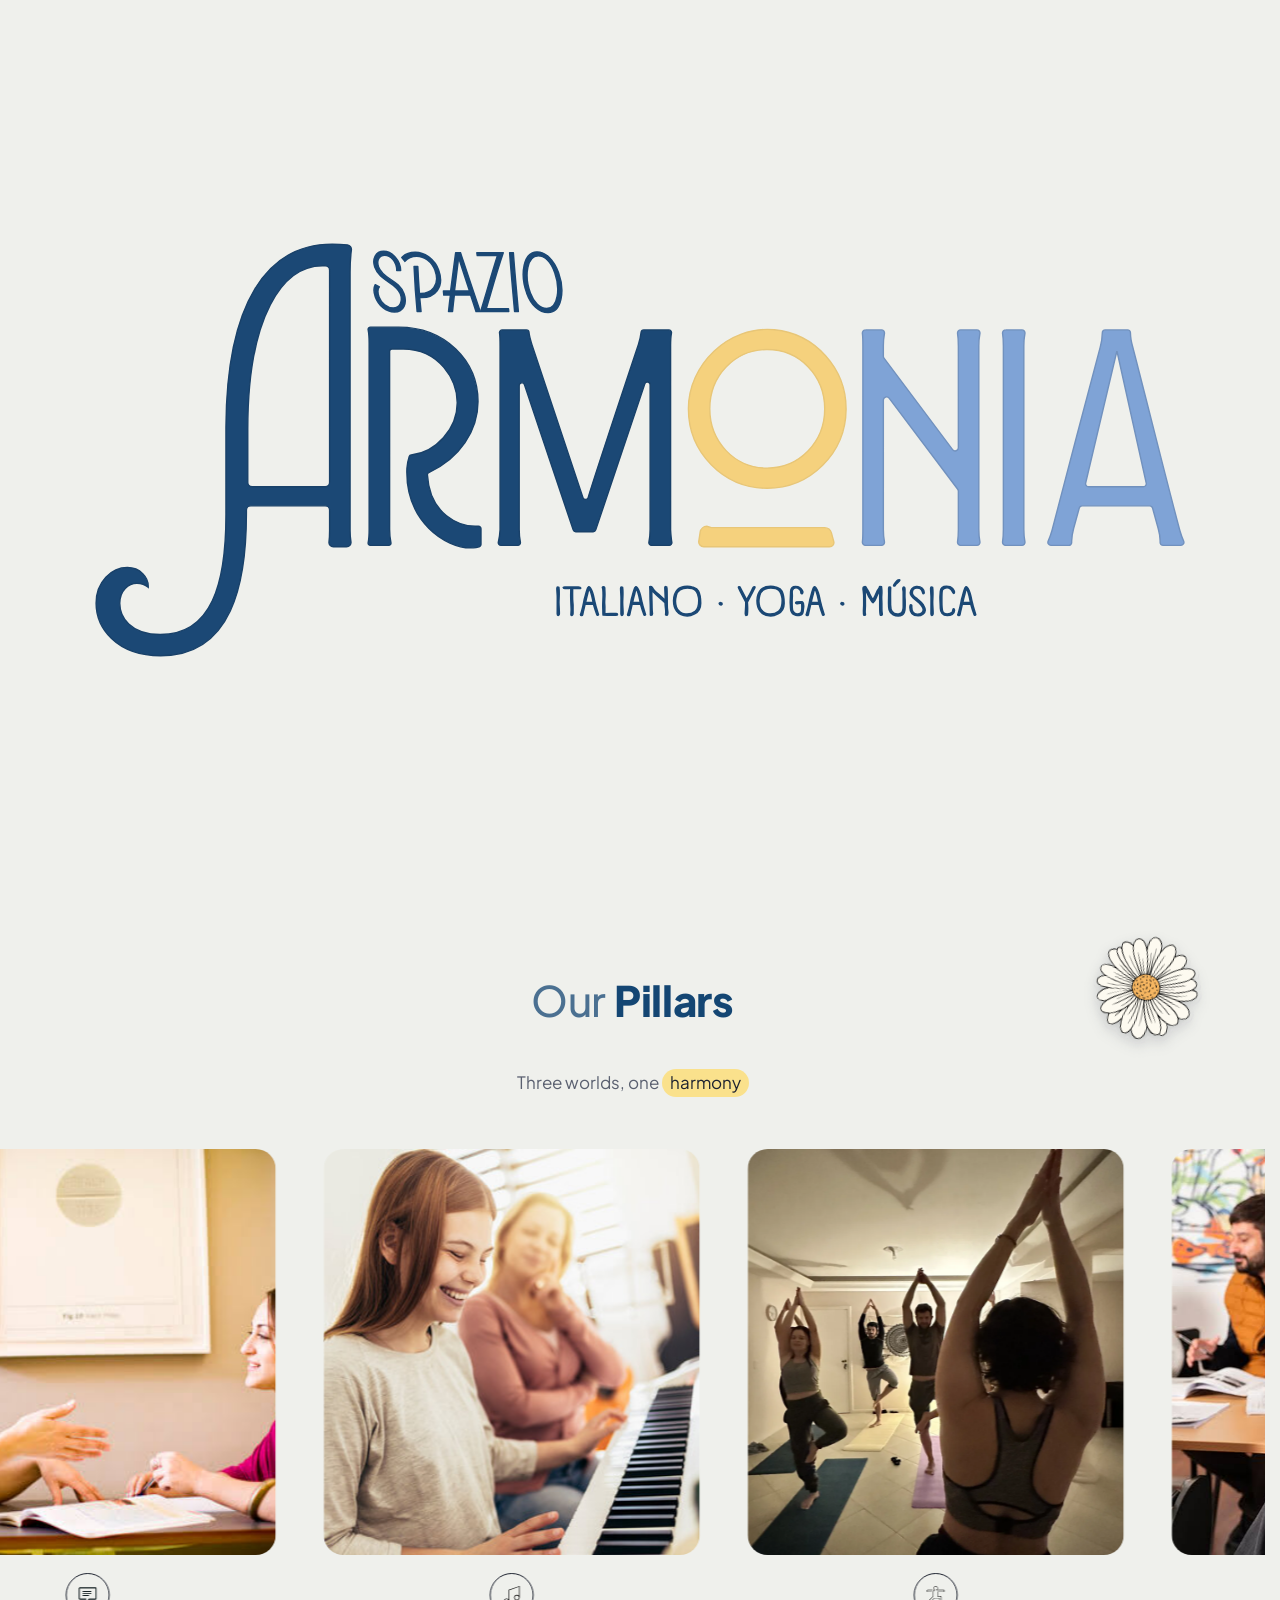
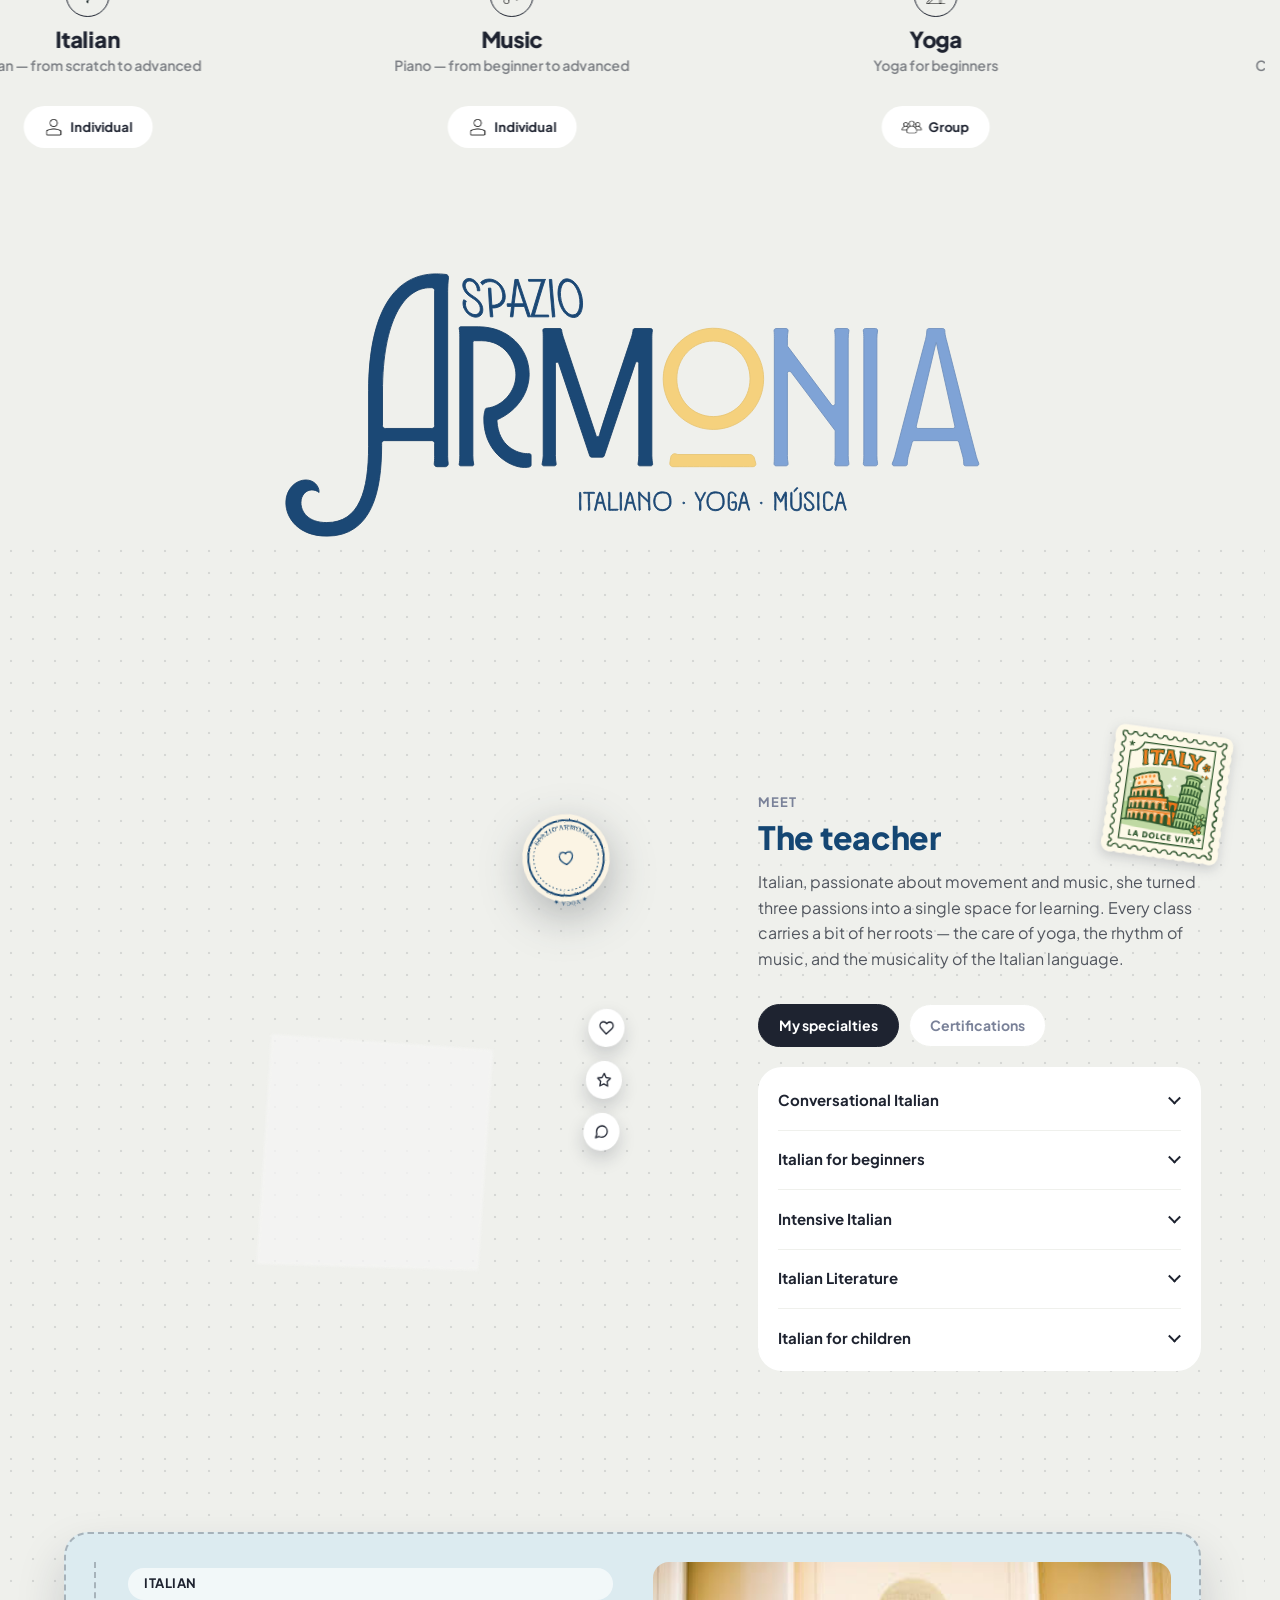
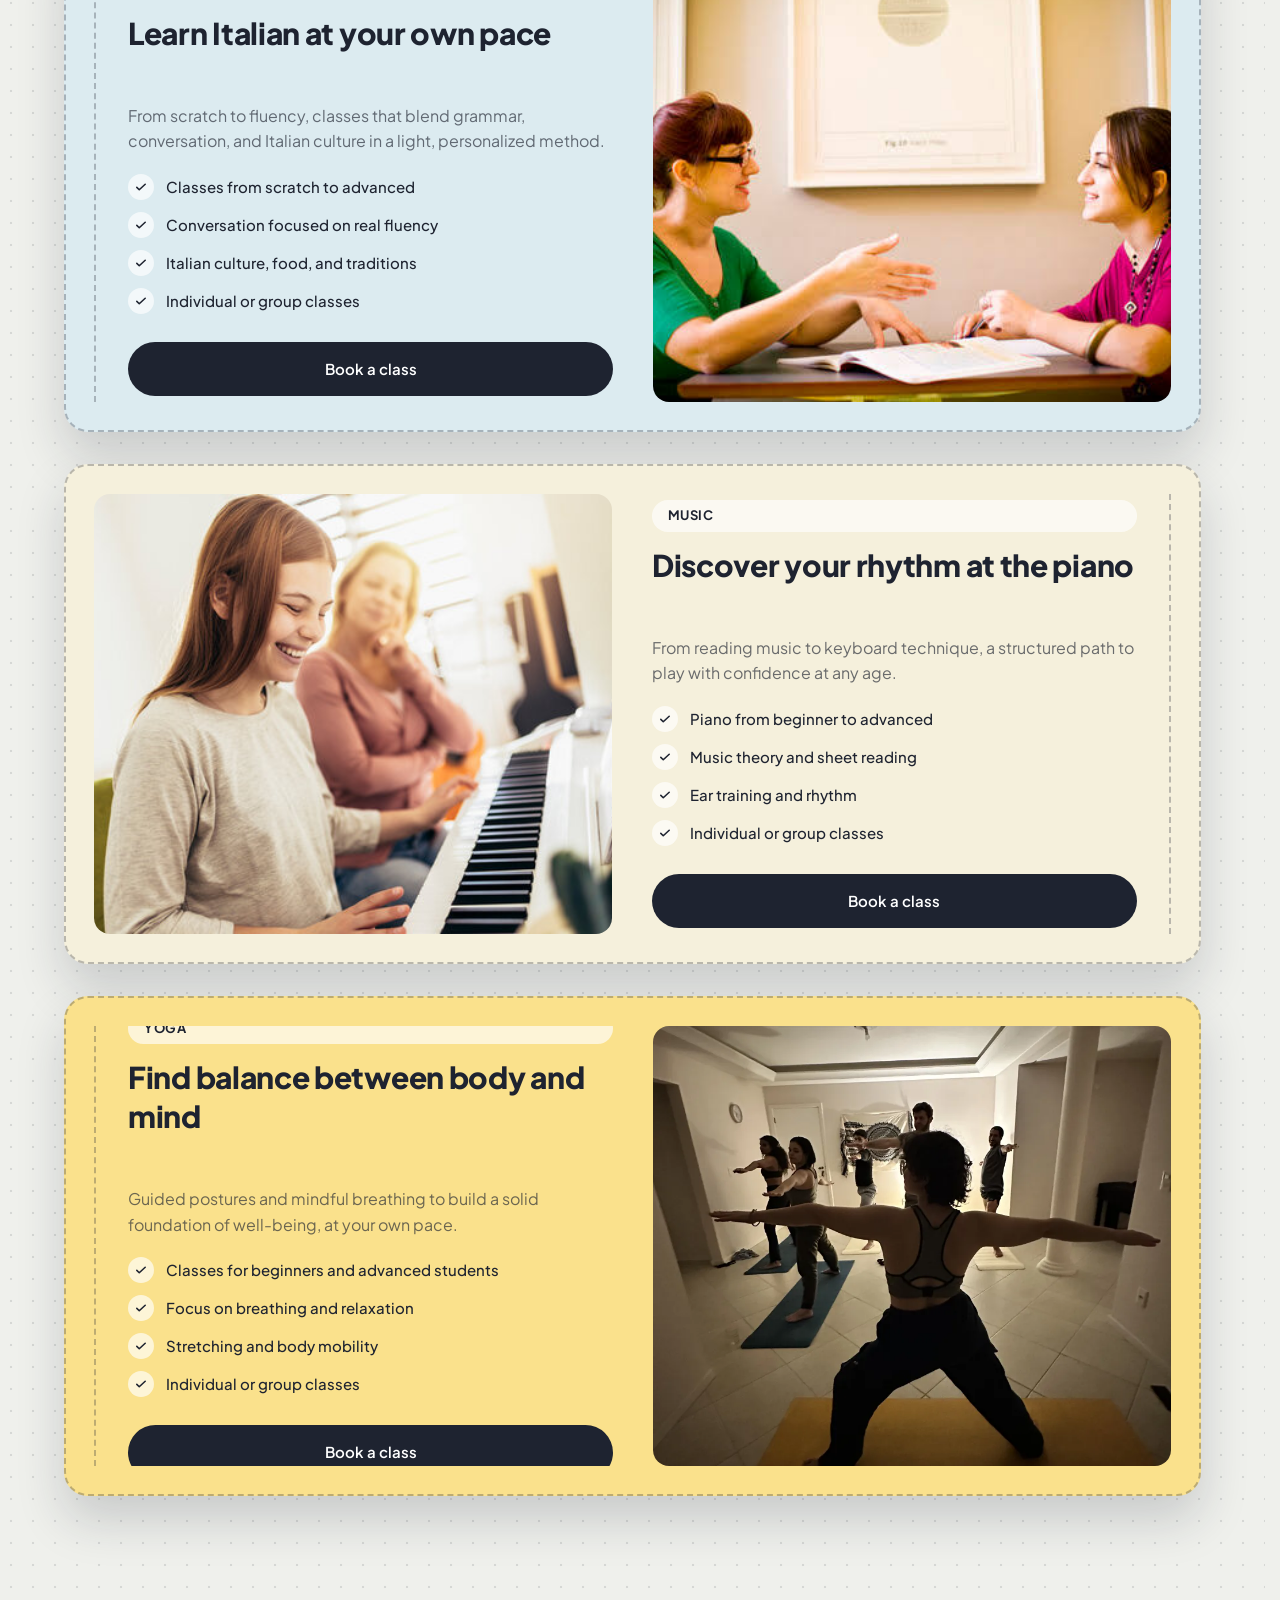
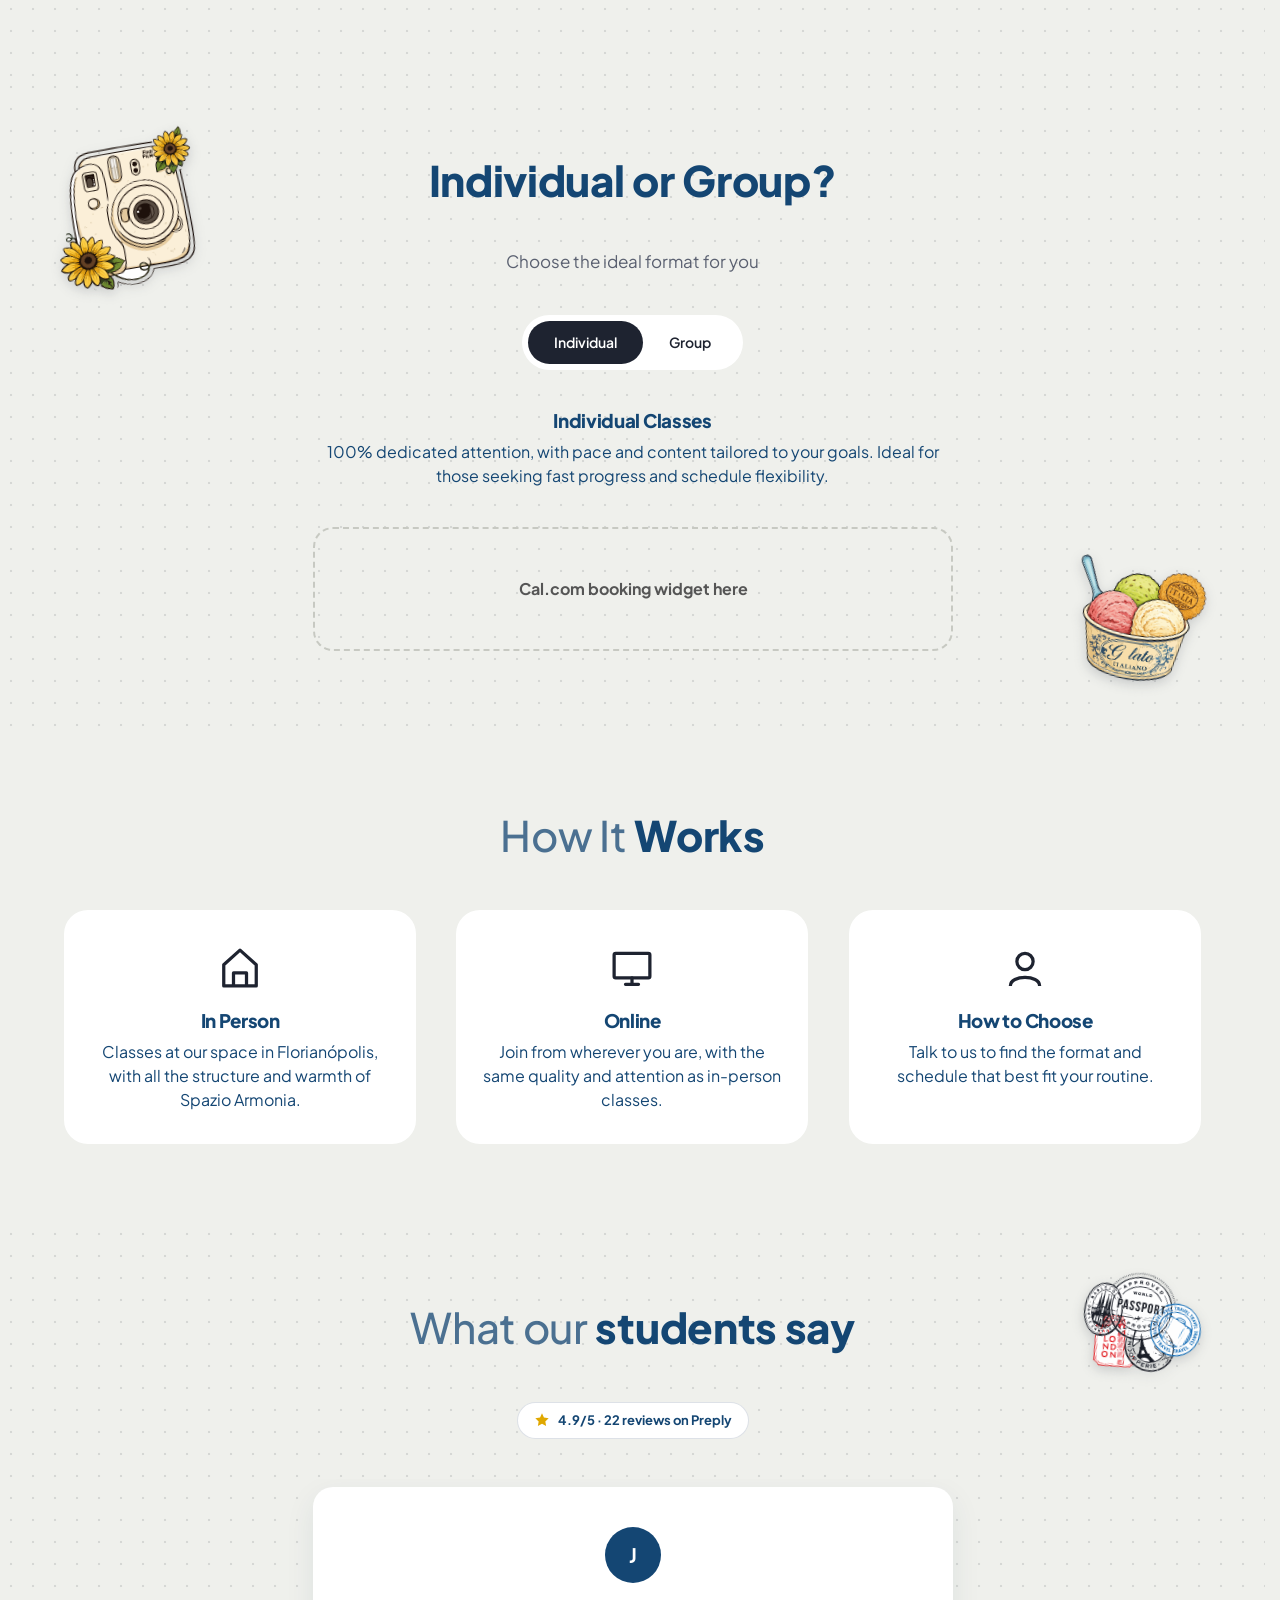
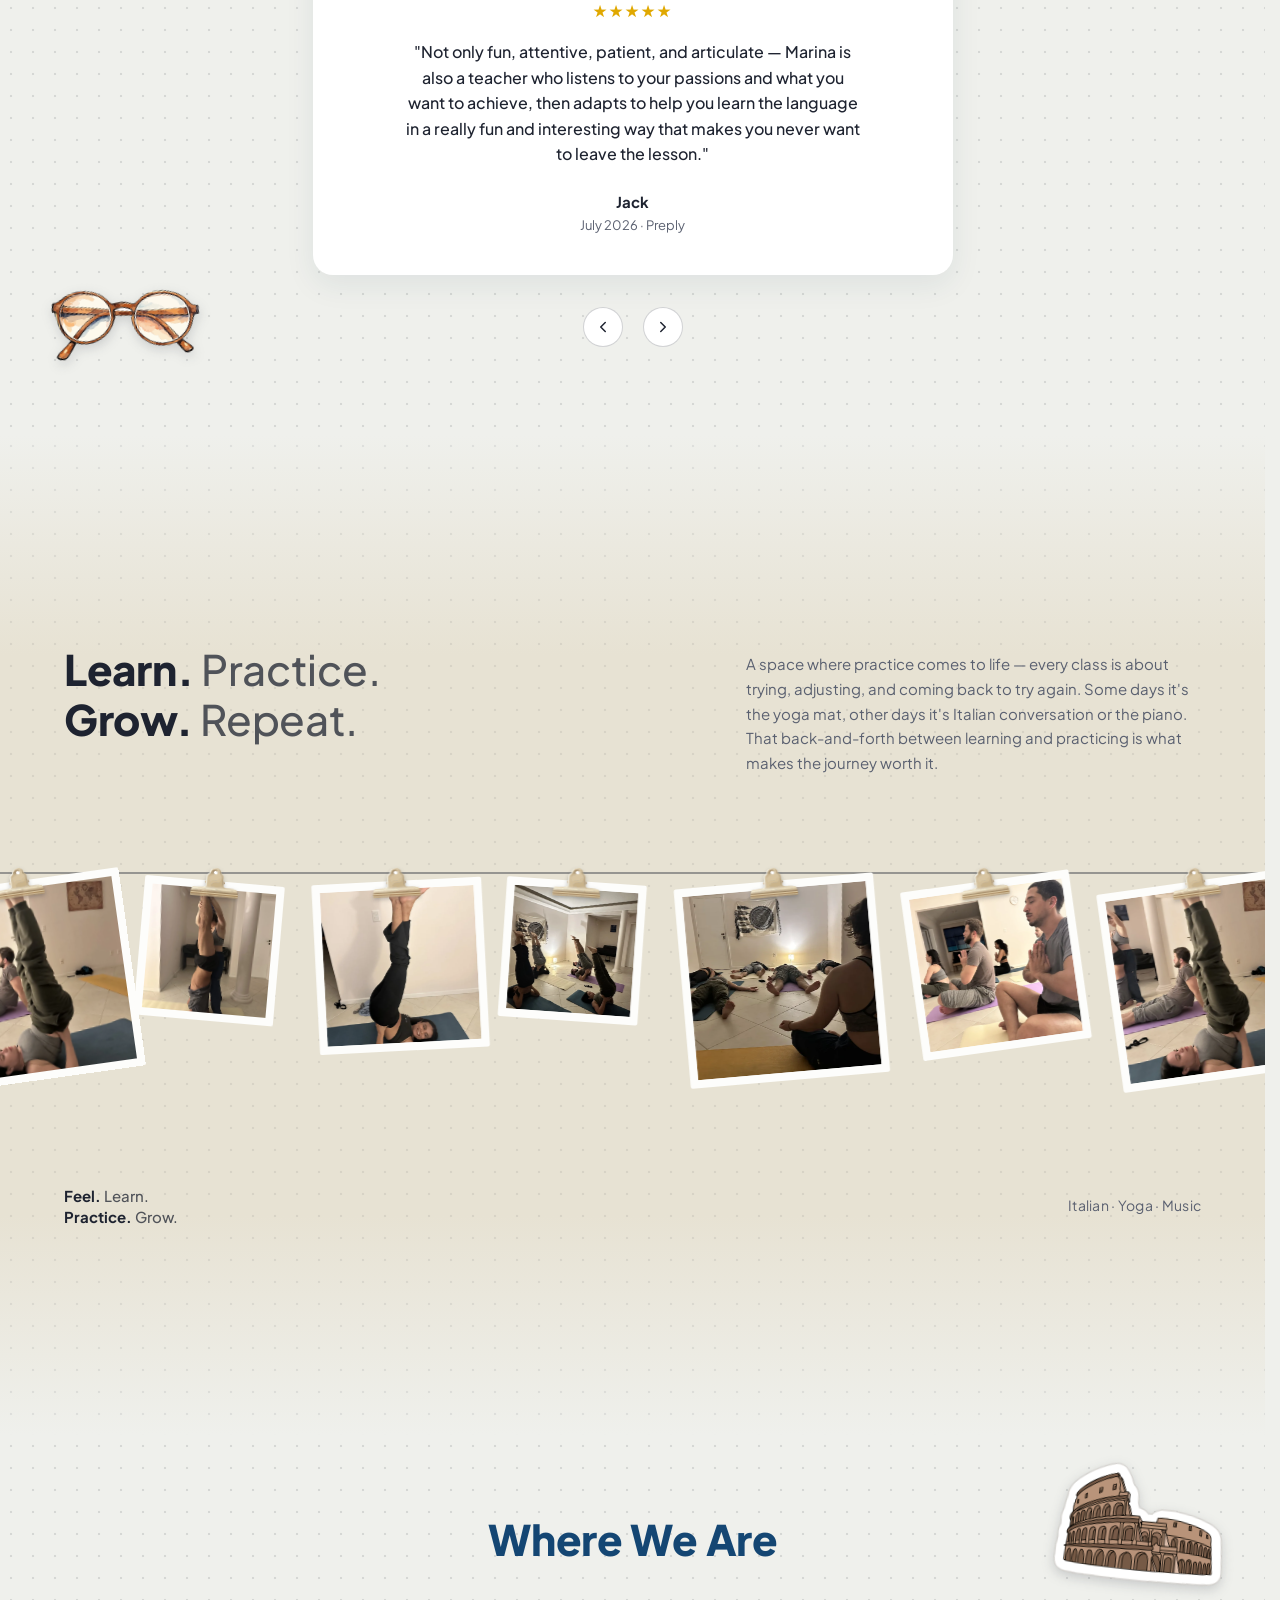
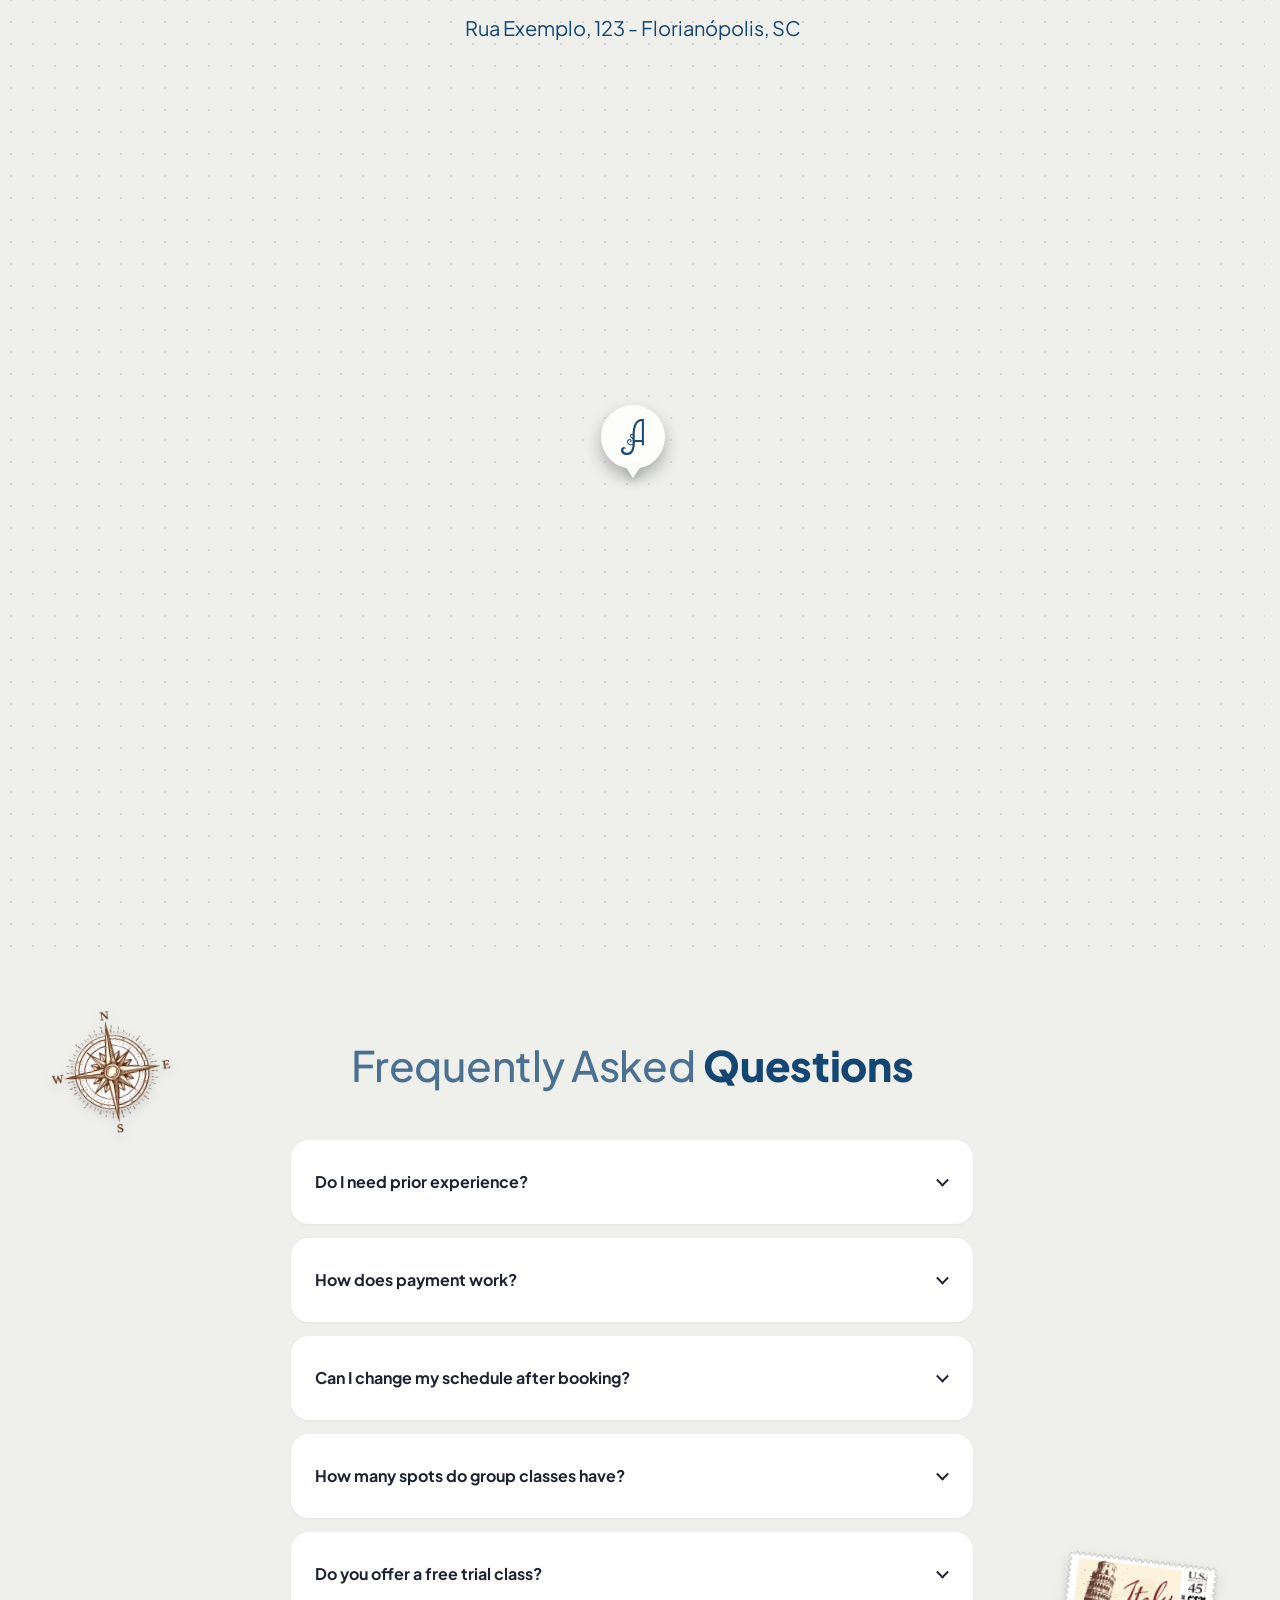
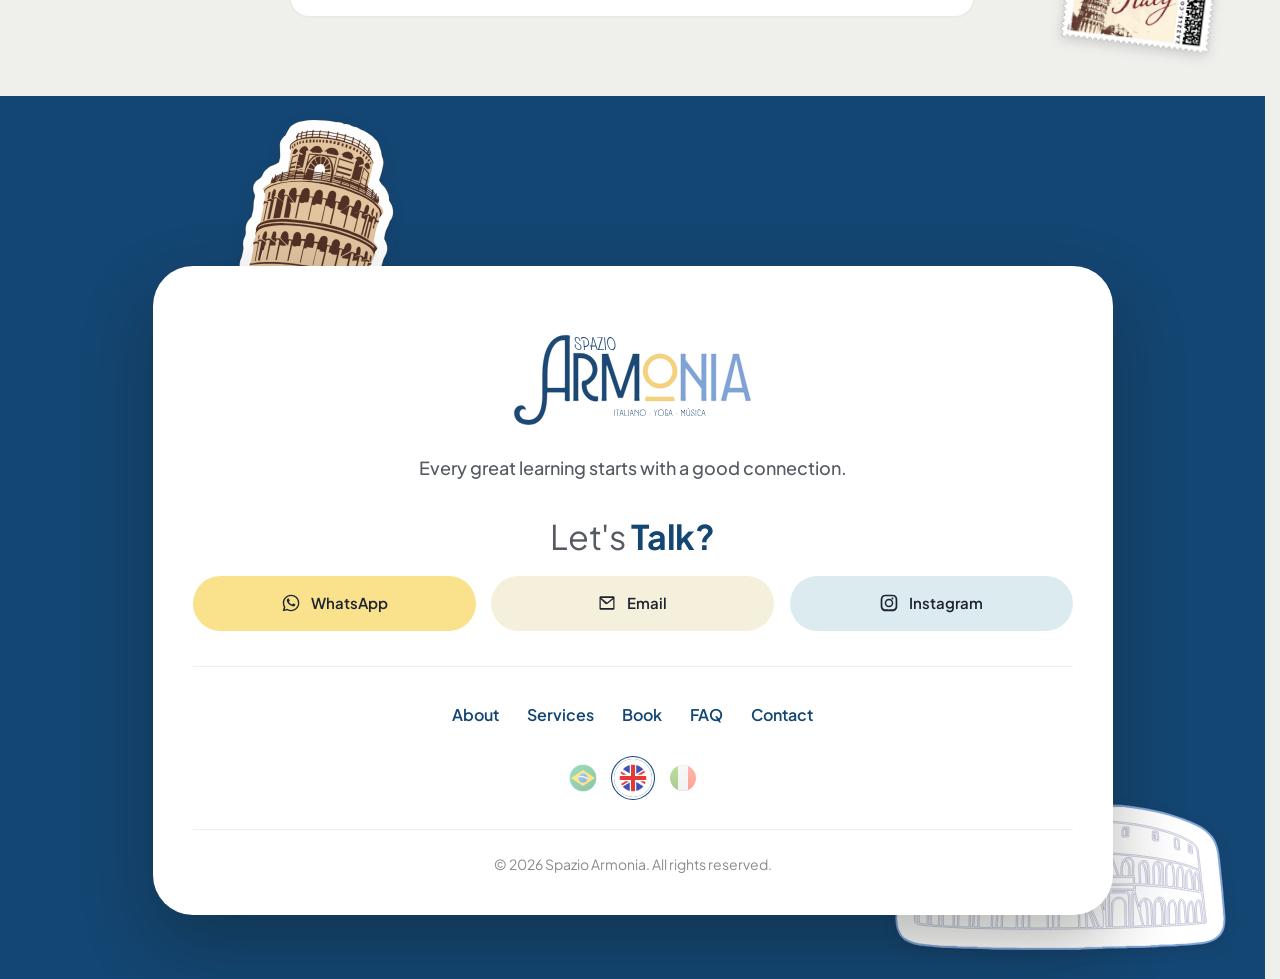
==== commit 143b056d: "Adesivos decorativos com efeito de carimbo e degradê na galeria - Pregadores do varal trocados pelo " ====
--- a/index.html
+++ b/index.html
@@ -119,7 +119,8 @@
 <main>
 
   <!-- ========== HERO ========== -->
-  <section id="hero" class="section hero">
+  <section id="hero" class="section has-adesivos hero">
+    <!-- adesivos decorativos (ver .adesivo em home.css) -->
     <div class="wrapper hero-inner">
       <div class="hero-text">
         <h1 class="hero-title">
@@ -179,7 +180,11 @@
   </section>
 
     <!-- ========== SERVIÇOS / CARROSSEL ========== -->
-  <section id="servicos" class="section">
+  <section id="servicos" class="section has-adesivos">
+    <!-- adesivos decorativos (ver .adesivo em home.css) -->
+    <div class="adesivos" aria-hidden="true">
+      <img class="adesivo" src="assets/img/adesivos/prancheta-6.svg" alt="" loading="lazy" draggable="false" style="--w:110px;--right:5%;--top:40px;--rot:12deg">
+    </div>
     <div class="wrapper">
       <div class="section-title-wrap">
         <h2 class="section-title">
@@ -418,7 +423,11 @@
     </defs>
   </svg>
 
-  <section id="professora" class="section dot-grid professora-section">
+  <section id="professora" class="section has-adesivos dot-grid professora-section">
+    <!-- adesivos decorativos (ver .adesivo em home.css) -->
+    <div class="adesivos" aria-hidden="true">
+      <img class="adesivo" src="assets/img/adesivos/prancheta-7.svg" alt="" loading="lazy" draggable="false" style="--w:120px;--right:3%;--top:30px;--rot:8deg">
+    </div>
     <div class="wrapper professora-inner">
 
       <div class="showcase">
@@ -598,7 +607,12 @@
   </section>
 
   <!-- ========== AGENDAMENTO (INDIVIDUAL x GRUPO) ========== -->
-  <section id="agendamento" class="section dot-grid">
+  <section id="agendamento" class="section has-adesivos dot-grid">
+    <!-- adesivos decorativos (ver .adesivo em home.css) -->
+    <div class="adesivos" aria-hidden="true">
+      <img class="adesivo" src="assets/img/adesivos/prancheta-4.svg" alt="" loading="lazy" draggable="false" style="--w:150px;--left:4%;--top:60px;--rot:-10deg">
+      <img class="adesivo" src="assets/img/adesivos/prancheta-3.svg" alt="" loading="lazy" draggable="false" style="--w:130px;--right:5%;--bottom:50px;--rot:9deg">
+    </div>
     <div class="wrapper">
       <h2 class="section-title" data-i18n="agendamento.title">Individual ou em Grupo?</h2>
       <p class="section-subtitle" data-i18n="agendamento.subtitle">Escolha o formato ideal para você</p>
@@ -629,7 +643,7 @@
   <div class="dot-row" aria-hidden="true"></div>
 
   <!-- ========== COMO FUNCIONA ========== -->
-  <section id="como-funciona" class="section">
+  <section id="como-funciona" class="section has-adesivos">
     <div class="wrapper">
       <h2 class="section-title">
         <span class="light" data-i18n="comoFunciona.title_light">Como</span>
@@ -657,7 +671,12 @@
   </section>
 
   <!-- ========== DEPOIMENTOS ========== -->
-  <section id="depoimentos" class="section dot-grid testimonials-section">
+  <section id="depoimentos" class="section has-adesivos dot-grid testimonials-section">
+    <!-- adesivos decorativos (ver .adesivo em home.css) -->
+    <div class="adesivos" aria-hidden="true">
+      <img class="adesivo" src="assets/img/adesivos/prancheta-17.svg" alt="" loading="lazy" draggable="false" style="--w:150px;--left:4%;--bottom:70px;--rot:-12deg">
+      <img class="adesivo" src="assets/img/adesivos/prancheta-14.svg" alt="" loading="lazy" draggable="false" style="--w:120px;--right:5%;--top:50px;--rot:10deg">
+    </div>
     <div class="wrapper">
       <h2 class="section-title">
         <span class="light" data-i18n="depoimentos.title_light">Depoimentos</span>
@@ -828,37 +847,37 @@
         <div class="clothesline-track" id="galeriaTrack">
           <div class="clothesline-set">
             <figure class="peg-photo size-lg tilt-1">
-              <span class="clip" aria-hidden="true"></span>
+              <img class="clip" src="assets/img/adesivos/prancheta-26.svg" alt="" aria-hidden="true" draggable="false">
               <a href="assets/images/galeria/galeria-2071.webp" data-fancybox="galeria" data-caption="Vela em dupla" draggable="false">
                 <img src="assets/images/galeria/galeria-2071.webp" alt="Vela em dupla" loading="lazy" draggable="false">
               </a>
             </figure>
             <figure class="peg-photo size-sm tilt-2">
-              <span class="clip" aria-hidden="true"></span>
+              <img class="clip" src="assets/img/adesivos/prancheta-26.svg" alt="" aria-hidden="true" draggable="false">
               <a href="assets/images/galeria/galeria-2072.webp" data-fancybox="galeria" data-caption="Alongamento em dupla" draggable="false">
                 <img src="assets/images/galeria/galeria-2072.webp" alt="Alongamento em dupla" loading="lazy" draggable="false">
               </a>
             </figure>
             <figure class="peg-photo tilt-3">
-              <span class="clip" aria-hidden="true"></span>
+              <img class="clip" src="assets/img/adesivos/prancheta-26.svg" alt="" aria-hidden="true" draggable="false">
               <a href="assets/images/galeria/galeria-2073.webp" data-fancybox="galeria" data-caption="Vela e sorriso" draggable="false">
                 <img src="assets/images/galeria/galeria-2073.webp" alt="Vela e sorriso" loading="lazy" draggable="false">
               </a>
             </figure>
             <figure class="peg-photo size-sm tilt-4">
-              <span class="clip" aria-hidden="true"></span>
+              <img class="clip" src="assets/img/adesivos/prancheta-26.svg" alt="" aria-hidden="true" draggable="false">
               <a href="assets/images/galeria/galeria-2078.webp" data-fancybox="galeria" data-caption="Turma em vela" draggable="false">
                 <img src="assets/images/galeria/galeria-2078.webp" alt="Turma em vela" loading="lazy" draggable="false">
               </a>
             </figure>
             <figure class="peg-photo size-lg tilt-5">
-              <span class="clip" aria-hidden="true"></span>
+              <img class="clip" src="assets/img/adesivos/prancheta-26.svg" alt="" aria-hidden="true" draggable="false">
               <a href="assets/images/galeria/galeria-2086.webp" data-fancybox="galeria" data-caption="Relaxamento guiado" draggable="false">
                 <img src="assets/images/galeria/galeria-2086.webp" alt="Relaxamento guiado" loading="lazy" draggable="false">
               </a>
             </figure>
             <figure class="peg-photo tilt-1">
-              <span class="clip" aria-hidden="true"></span>
+              <img class="clip" src="assets/img/adesivos/prancheta-26.svg" alt="" aria-hidden="true" draggable="false">
               <a href="assets/images/galeria/galeria-2093.webp" data-fancybox="galeria" data-caption="Meditação em grupo" draggable="false">
                 <img src="assets/images/galeria/galeria-2093.webp" alt="Meditação em grupo" loading="lazy" draggable="false">
               </a>
@@ -881,7 +900,11 @@
   </section>
 
   <!-- ========== LOCALIZAÇÃO ========== -->
-  <section id="localizacao" class="section dot-grid">
+  <section id="localizacao" class="section has-adesivos dot-grid">
+    <!-- adesivos decorativos (ver .adesivo em home.css) -->
+    <div class="adesivos" aria-hidden="true">
+      <img class="adesivo" src="assets/img/adesivos/prancheta-21.svg" alt="" loading="lazy" draggable="false" style="--w:170px;--right:3%;--top:30px;--rot:6deg">
+    </div>
     <div class="wrapper location-inner">
       <div class="location-text">
         <h2 class="section-title" data-i18n="localizacao.title">Onde Estamos</h2>
@@ -905,7 +928,12 @@
   </section>
 
   <!-- ========== FAQ ========== -->
-  <section id="faq" class="section">
+  <section id="faq" class="section has-adesivos">
+    <!-- adesivos decorativos (ver .adesivo em home.css) -->
+    <div class="adesivos" aria-hidden="true">
+      <img class="adesivo" src="assets/img/adesivos/prancheta-15.svg" alt="" loading="lazy" draggable="false" style="--w:120px;--left:4%;--top:50px;--rot:-8deg">
+      <img class="adesivo" src="assets/img/adesivos/prancheta-18.svg" alt="" loading="lazy" draggable="false" style="--w:150px;--right:4%;--bottom:50px;--rot:7deg">
+    </div>
     <div class="wrapper">
       <h2 class="section-title">
         <span class="light" data-i18n="faq.title_light">Perguntas</span>
@@ -944,48 +972,11 @@
 <footer class="site-footer">
 
   <div class="footer-backdrop" aria-hidden="true">
-    <!-- Torre de Pisa, estilizada -->
-    <svg class="footer-decor footer-decor--tower" viewBox="0 0 200 480" aria-hidden="true">
-      <rect x="58" y="438" width="94" height="28" rx="5" fill="currentColor"/>
-      <g transform="rotate(-6 105 438)">
-        <rect x="68" y="88" width="74" height="352" rx="6" fill="currentColor"/>
-        <rect x="68" y="160" width="74" height="4" fill="#254f1a"/>
-        <rect x="68" y="228" width="74" height="4" fill="#254f1a"/>
-        <rect x="68" y="296" width="74" height="4" fill="#254f1a"/>
-        <rect x="68" y="364" width="74" height="4" fill="#254f1a"/>
-        <circle cx="88" cy="124" r="6" fill="#254f1a"/>
-        <circle cx="122" cy="124" r="6" fill="#254f1a"/>
-        <circle cx="88" cy="192" r="6" fill="#254f1a"/>
-        <circle cx="122" cy="192" r="6" fill="#254f1a"/>
-        <circle cx="88" cy="260" r="6" fill="#254f1a"/>
-        <circle cx="122" cy="260" r="6" fill="#254f1a"/>
-        <ellipse cx="105" cy="88" rx="40" ry="20" fill="currentColor"/>
-        <rect x="98" y="52" width="14" height="42" rx="5" fill="currentColor"/>
-        <circle cx="105" cy="48" r="8" fill="currentColor"/>
-      </g>
-    </svg>
-
-    <!-- Coliseu, estilizado -->
-    <svg class="footer-decor footer-decor--colosseum" viewBox="0 0 320 190" aria-hidden="true">
-      <path d="M15,190 L15,120
-        a15,15 0 0 1 30,0
-        a15,15 0 0 1 30,0
-        a15,15 0 0 1 30,0
-        a15,15 0 0 1 30,0
-        a13,21 0 0 1 27,-4
-        a15,15 0 0 1 30,0
-        a15,15 0 0 1 30,0
-        a15,15 0 0 1 30,0
-        a15,15 0 0 1 30,0
-        L305,190 Z" fill="currentColor"/>
-      <rect x="35" y="152" width="18" height="26" rx="3" fill="#254f1a"/>
-      <rect x="75" y="152" width="18" height="26" rx="3" fill="#254f1a"/>
-      <rect x="115" y="152" width="18" height="26" rx="3" fill="#254f1a"/>
-      <rect x="155" y="152" width="18" height="26" rx="3" fill="#254f1a"/>
-      <rect x="195" y="152" width="18" height="26" rx="3" fill="#254f1a"/>
-      <rect x="235" y="152" width="18" height="26" rx="3" fill="#254f1a"/>
-      <rect x="270" y="152" width="18" height="26" rx="3" fill="#254f1a"/>
-    </svg>
+    <!-- Torre de Pisa (adesivo prancheta-19) -->
+    <img class="footer-decor footer-decor--tower" src="assets/img/adesivos/prancheta-19.svg" alt="" aria-hidden="true" loading="lazy" draggable="false">
+
+    <!-- Coliseu (adesivo prancheta-23) -->
+    <img class="footer-decor footer-decor--colosseum" src="assets/img/adesivos/prancheta-23.svg" alt="" aria-hidden="true" loading="lazy" draggable="false">
   </div>
 
   <div class="wrapper footer-inner">
--- a/css/footer.css
+++ b/css/footer.css
@@ -20,8 +20,8 @@
 }
 
 .footer-decor--tower {
-  top: -18px;
-  left: 3%;
+  top: 22px;
+  left: 15%;
   width: clamp(130px, 16vw, 260px);
   color: #aacbef;
 }
--- a/css/pages/home.css
+++ b/css/pages/home.css
@@ -1586,10 +1586,23 @@
 
 /* ===== Galeria — varal de fotos com pregadores, réplica do layout de refer­ência
    (dois blocos de texto + fio único + fotos quadradas sem legenda), no tom cru do site ===== */
+/* o bege do mural nasce e morre no #eff0ec das seções vizinhas (degradê
+   vertical), em vez de um corte seco de cor nas bordas da seção */
 .gallery-mural {
-  background-color: #e7e2d3;
-  background-image: radial-gradient(rgba(30, 35, 48, 0.08) 1.2px, transparent 1.6px);
-  background-size: 22px 22px;
+  background-color: #eff0ec;
+  background-image:
+    radial-gradient(rgba(30, 35, 48, 0.08) 1.2px, transparent 1.6px),
+    linear-gradient(180deg, #eff0ec 0%, #e7e2d3 22%, #e7e2d3 78%, #eff0ec 100%);
+  background-size: 22px 22px, 100% 100%;
+}
+
+/* no desktop a seção ganha altura extra só pro degradê ter espaço de sobra
+   pra esmaecer — o conteúdo fica centralizado (o .section é flex column com
+   justify-content: center) */
+@media (min-width: 1024px) {
+  .gallery-mural {
+    min-height: 1000px;
+  }
 }
 
 /* bloco de texto de abertura — título curto à esquerda, parágrafo de apoio à direita */
@@ -1719,31 +1732,22 @@
   aspect-ratio: 1 / 1;
 }
 
-/* pregador de roupa — clipe metálico preso na moldura, "pendurando" a foto no fio */
-.peg-photo .clip {
+/* prendedor (assets/img/adesivos/prancheta-26.svg) preso na moldura,
+   "pendurando" a foto no fio — o top é calculado pro furo do prendedor cair
+   bem na altura do .clothesline-wire. Seletor com "img" pra vencer o
+   ".peg-photo img" (width 100% / aspect-ratio 1:1 / object-fit da foto). */
+.peg-photo img.clip {
   position: absolute;
-  top: -12px;
+  top: -13px;
   left: 50%;
-  width: 26px;
-  height: 17px;
-  margin-left: -13px;
-  background: linear-gradient(180deg, #ddc08a 0%, #b99a5e 55%, #97783f 100%);
-  border-radius: 3px;
-  box-shadow: 0 3px 5px rgba(30, 35, 48, 0.35), inset 0 1px 0 rgba(255, 255, 255, 0.5);
+  width: 48px;
+  height: auto;
+  aspect-ratio: auto;
+  margin-left: -24px;
+  object-fit: contain;
+  filter: drop-shadow(0 2px 2px rgba(30, 35, 48, 0.3));
+  pointer-events: none;
   z-index: 2;
-}
-
-.peg-photo .clip::before {
-  content: "";
-  position: absolute;
-  top: -7px;
-  left: 50%;
-  width: 15px;
-  height: 11px;
-  margin-left: -7.5px;
-  border: 2px solid rgba(243, 243, 241, 0.75);
-  border-bottom: none;
-  border-radius: 50% 50% 0 0 / 70% 70% 0 0;
 }
 
 /* leve balanço de cada foto */
@@ -2225,3 +2229,78 @@
 .is-compact .fancybox__footer {
   background: #e7e2d3 !important;
 }
+
+/* ===== Adesivos decorativos (assets/img/adesivos/) =====
+   Camada absoluta por cima da seção, colada nas margens laterais. Cada <img>
+   define posição/tamanho/giro inline via variáveis (--w, --top/--bottom,
+   --left/--right, --rot). pointer-events: none pra nunca atrapalhar clique. */
+.has-adesivos {
+  position: relative;
+}
+
+.adesivos {
+  position: absolute;
+  inset: 0;
+  overflow: hidden;
+  pointer-events: none;
+  z-index: 1;
+}
+
+.adesivo {
+  position: absolute;
+  top: var(--top, auto);
+  bottom: var(--bottom, auto);
+  left: var(--left, auto);
+  right: var(--right, auto);
+  width: calc(var(--w, 120px) * 0.55);
+  height: auto;
+  transform: rotate(var(--rot, 0deg));
+  filter: drop-shadow(0 4px 6px rgba(30, 35, 48, 0.18));
+  user-select: none;
+  -webkit-user-drag: none;
+}
+
+/* no celular os adesivos ficam menores (55%) pra não cobrir o conteúdo —
+   crescem no tablet e só no desktop aparecem no tamanho cheio */
+@media (min-width: 768px) {
+  .adesivo { width: calc(var(--w, 120px) * 0.75); }
+}
+
+@media (min-width: 1200px) {
+  .adesivo { width: var(--w, 120px); }
+}
+
+/* efeito "carimbada": o adesivo cai de cima, grande e torto, bate na página
+   (encolhe um pouco com o impacto), quica e assenta no giro final (--rot).
+   A sombra começa longe (adesivo no ar) e encosta no fim. As classes
+   .stamp-ready / .is-stamped vêm do initStickerStamp() em main.js. */
+.adesivo.stamp-ready,
+.footer-decor.stamp-ready {
+  opacity: 0;
+}
+
+.adesivo.is-stamped,
+.footer-decor.is-stamped {
+  animation: sticker-stamp 0.7s cubic-bezier(0.22, 1, 0.36, 1) both;
+}
+
+@keyframes sticker-stamp {
+  0% {
+    opacity: 0;
+    transform: rotate(calc(var(--rot, 0deg) + 18deg)) scale(1.9);
+    filter: drop-shadow(0 26px 22px rgba(30, 35, 48, 0.25));
+  }
+  45% {
+    opacity: 1;
+    transform: rotate(calc(var(--rot, 0deg) - 3deg)) scale(0.88);
+    filter: drop-shadow(0 1px 1px rgba(30, 35, 48, 0.3));
+  }
+  70% {
+    transform: rotate(calc(var(--rot, 0deg) + 1.5deg)) scale(1.05);
+  }
+  100% {
+    opacity: 1;
+    transform: rotate(var(--rot, 0deg)) scale(1);
+    filter: drop-shadow(0 4px 6px rgba(30, 35, 48, 0.18));
+  }
+}
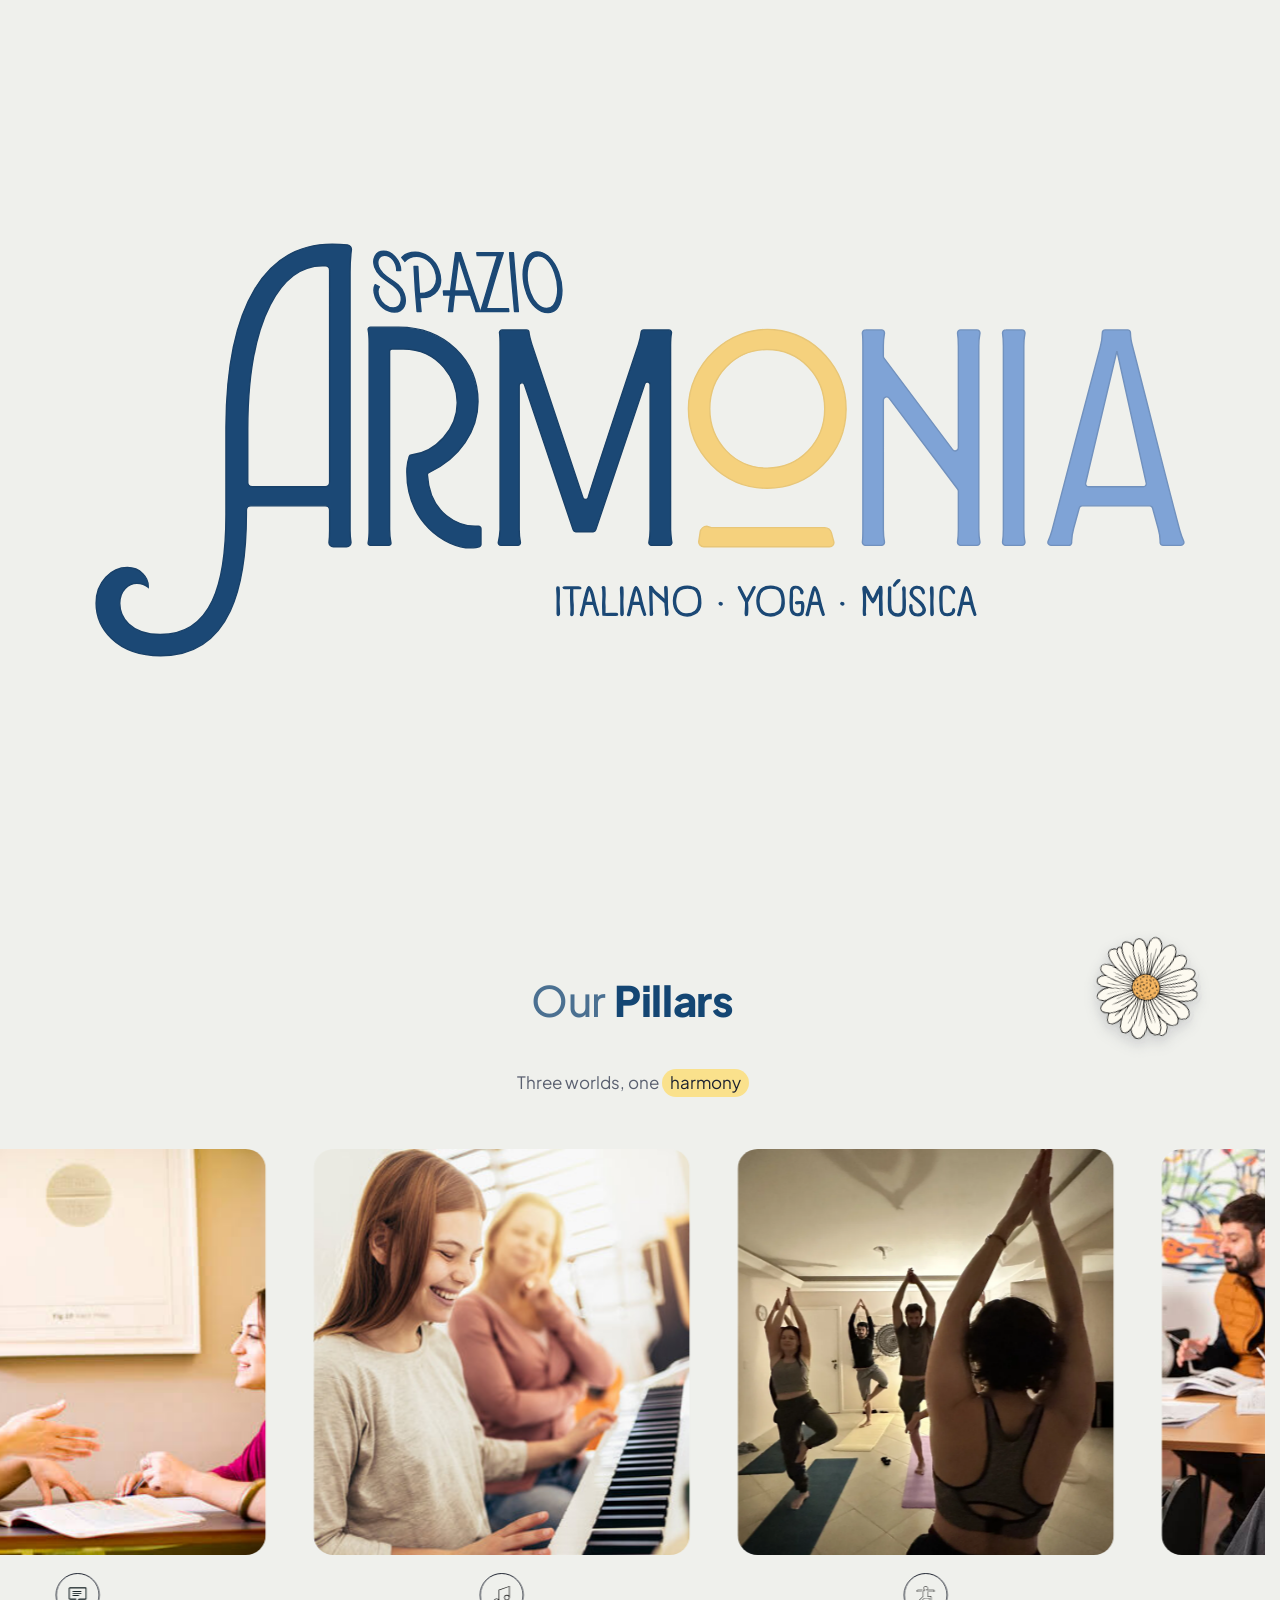
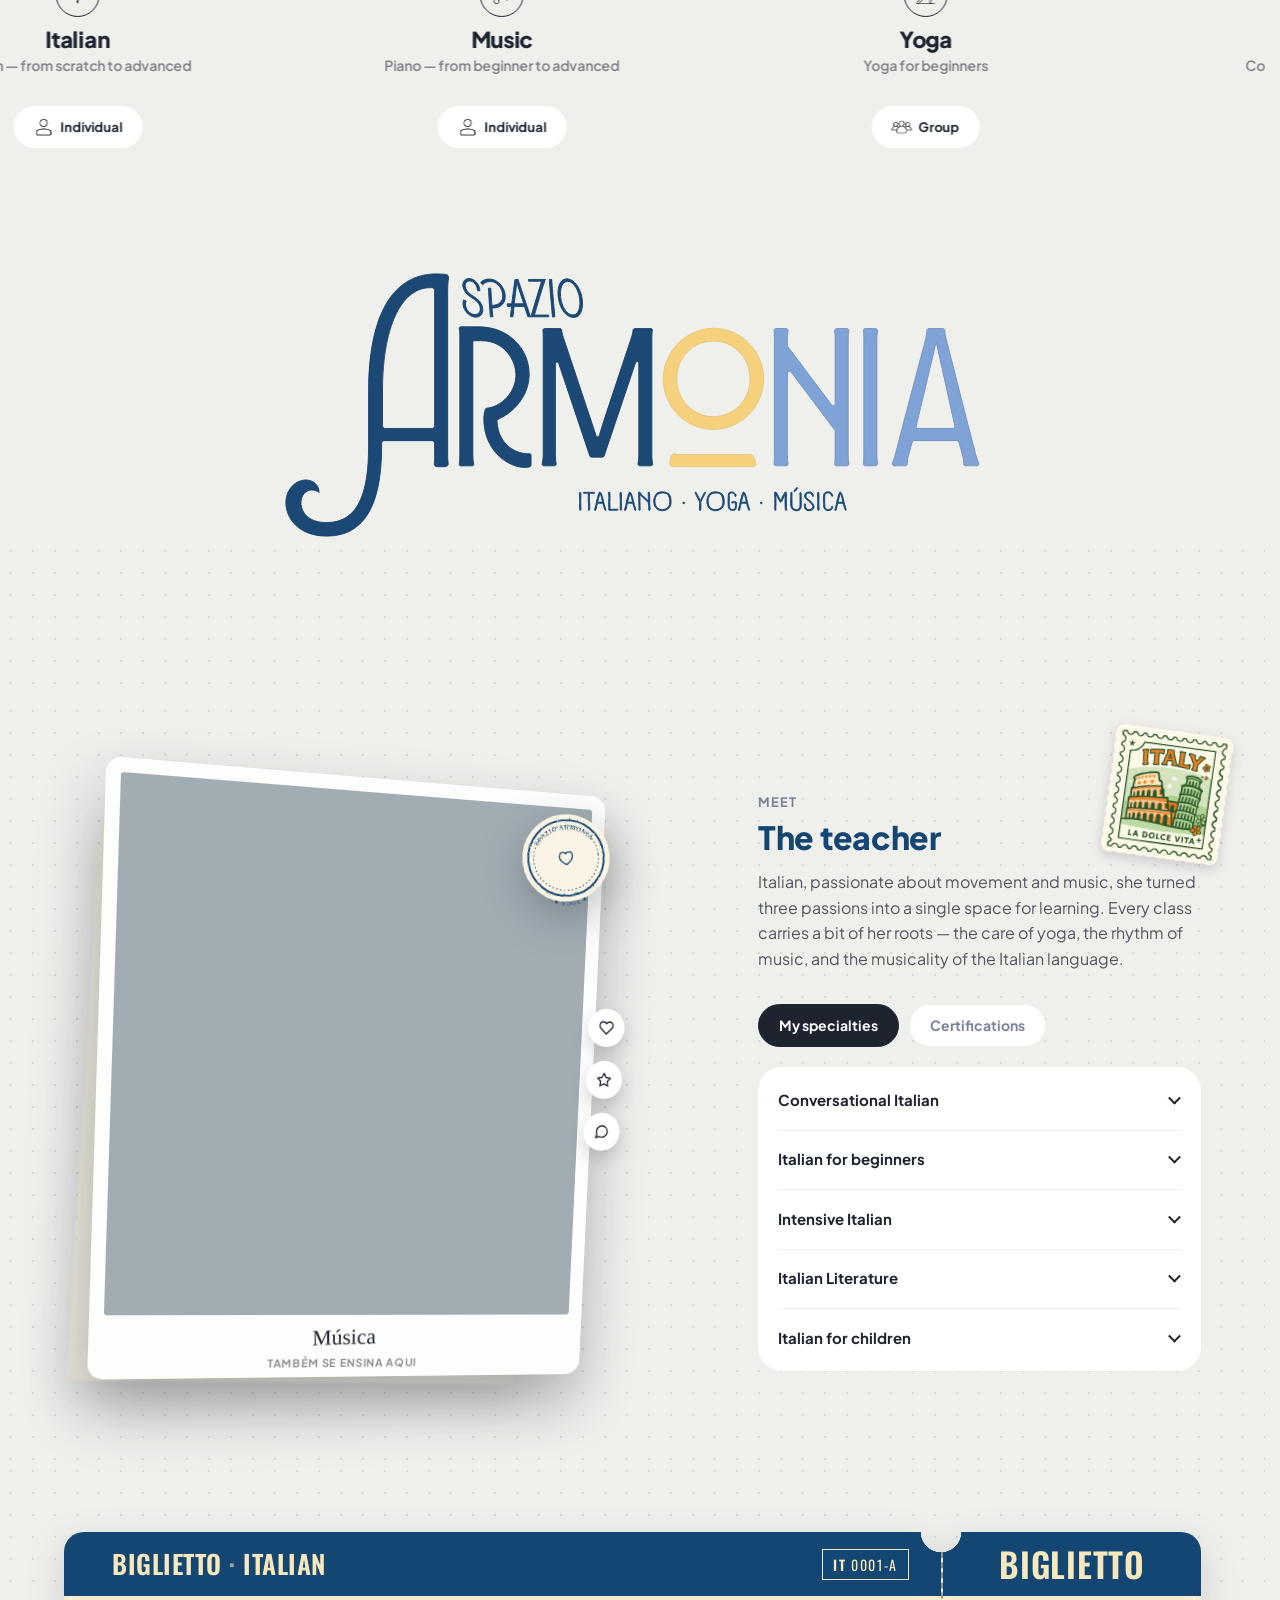
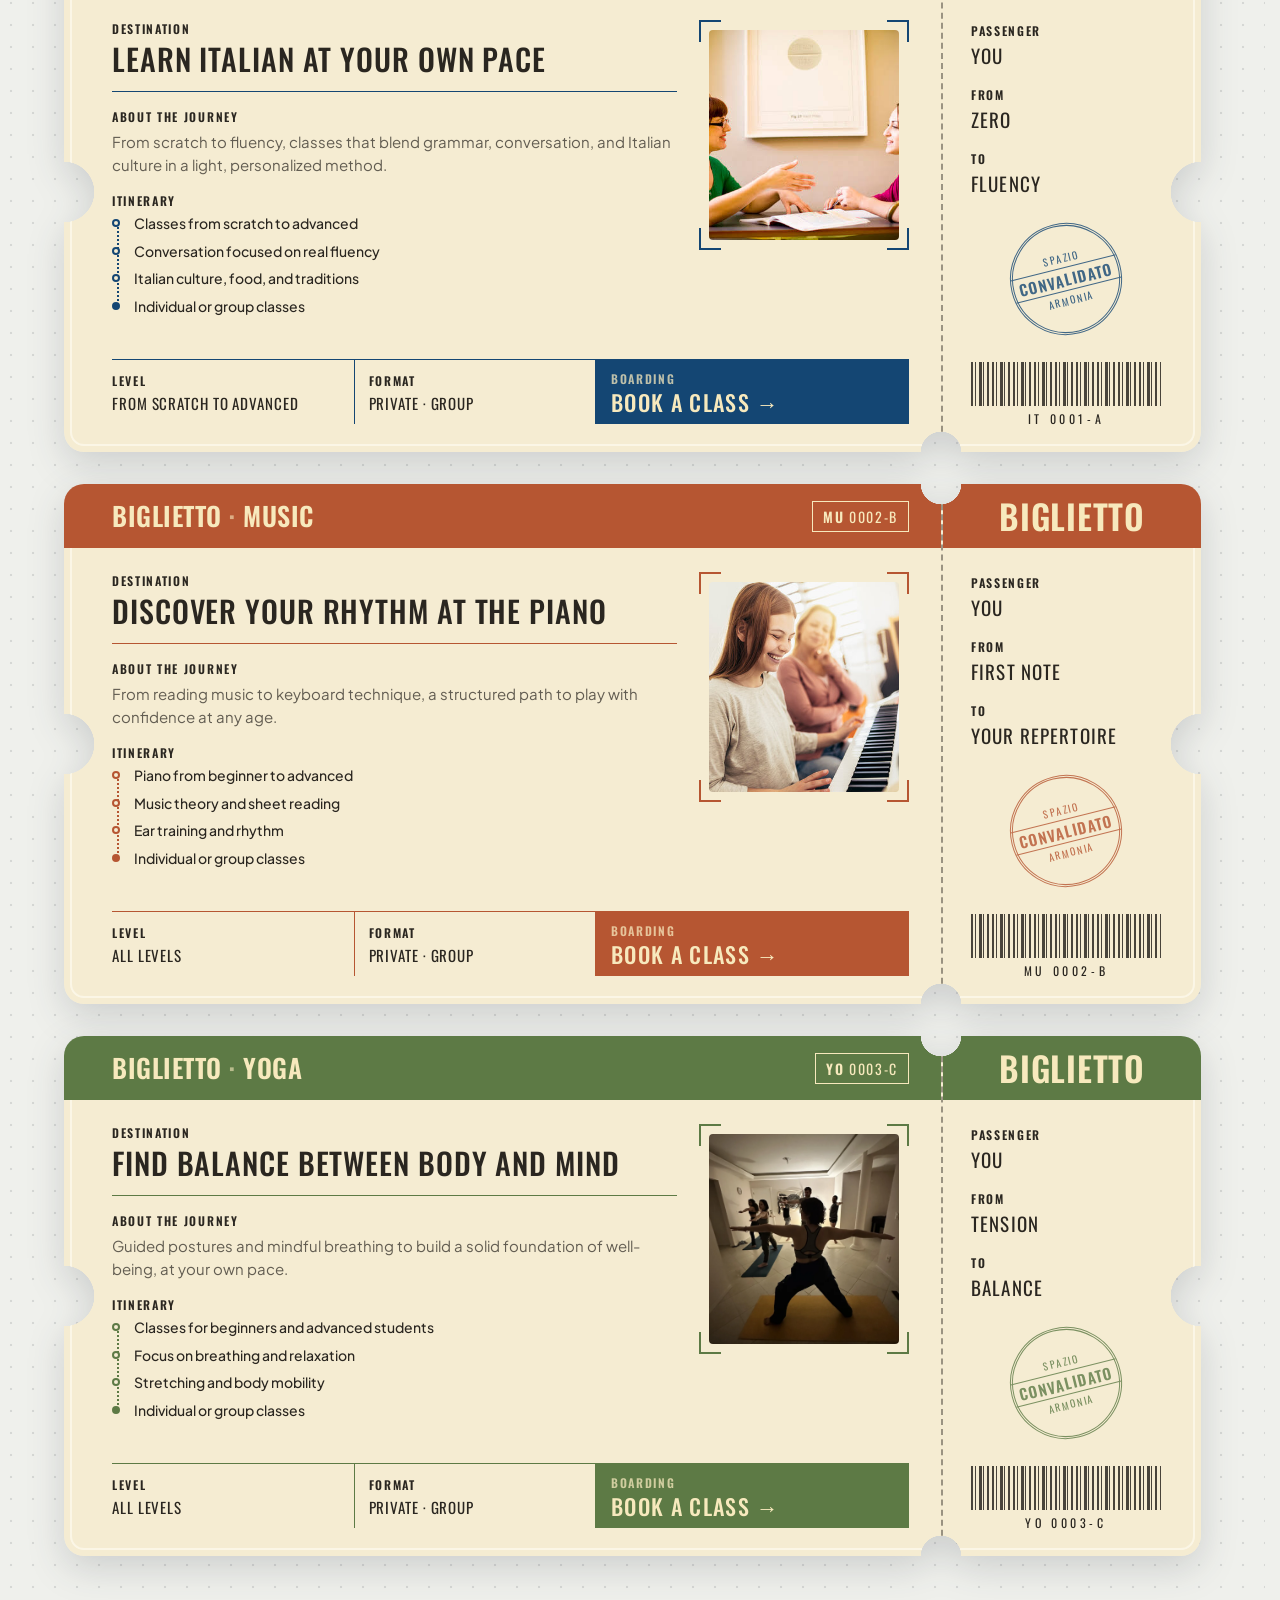
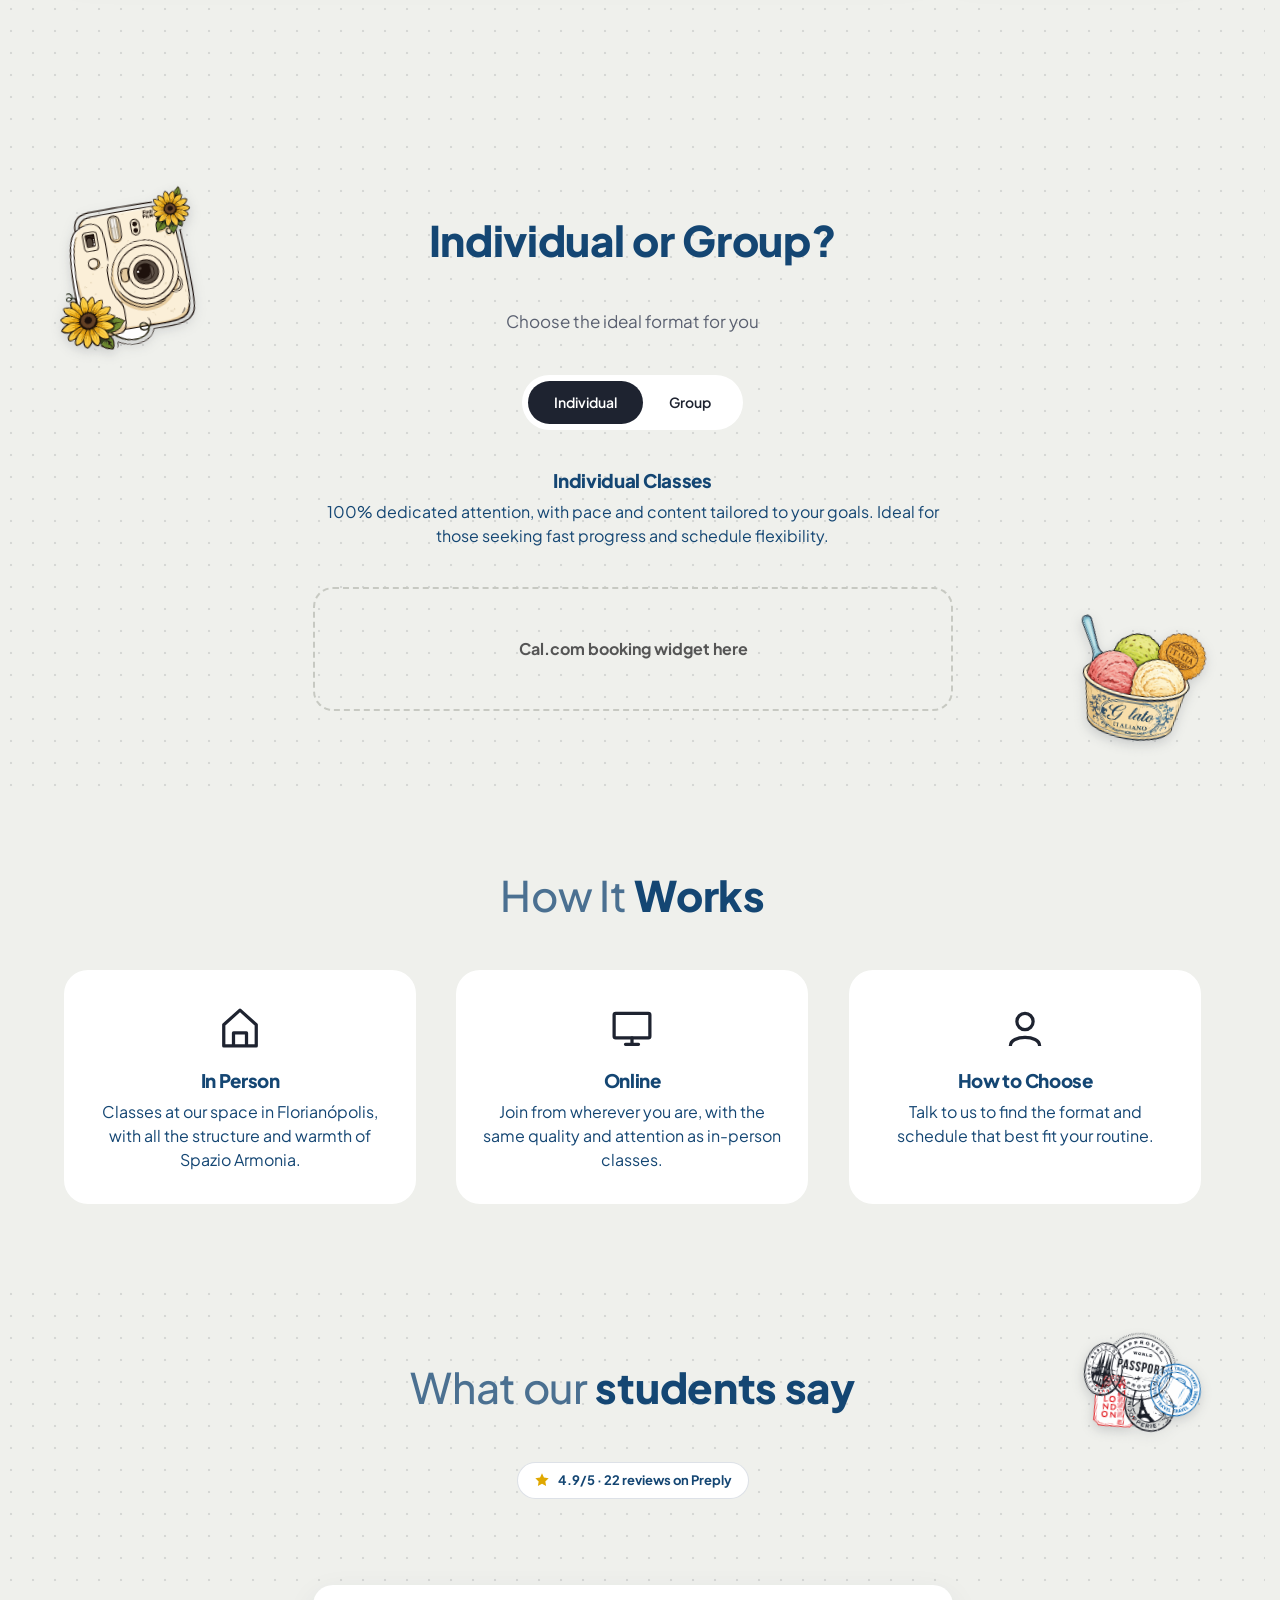
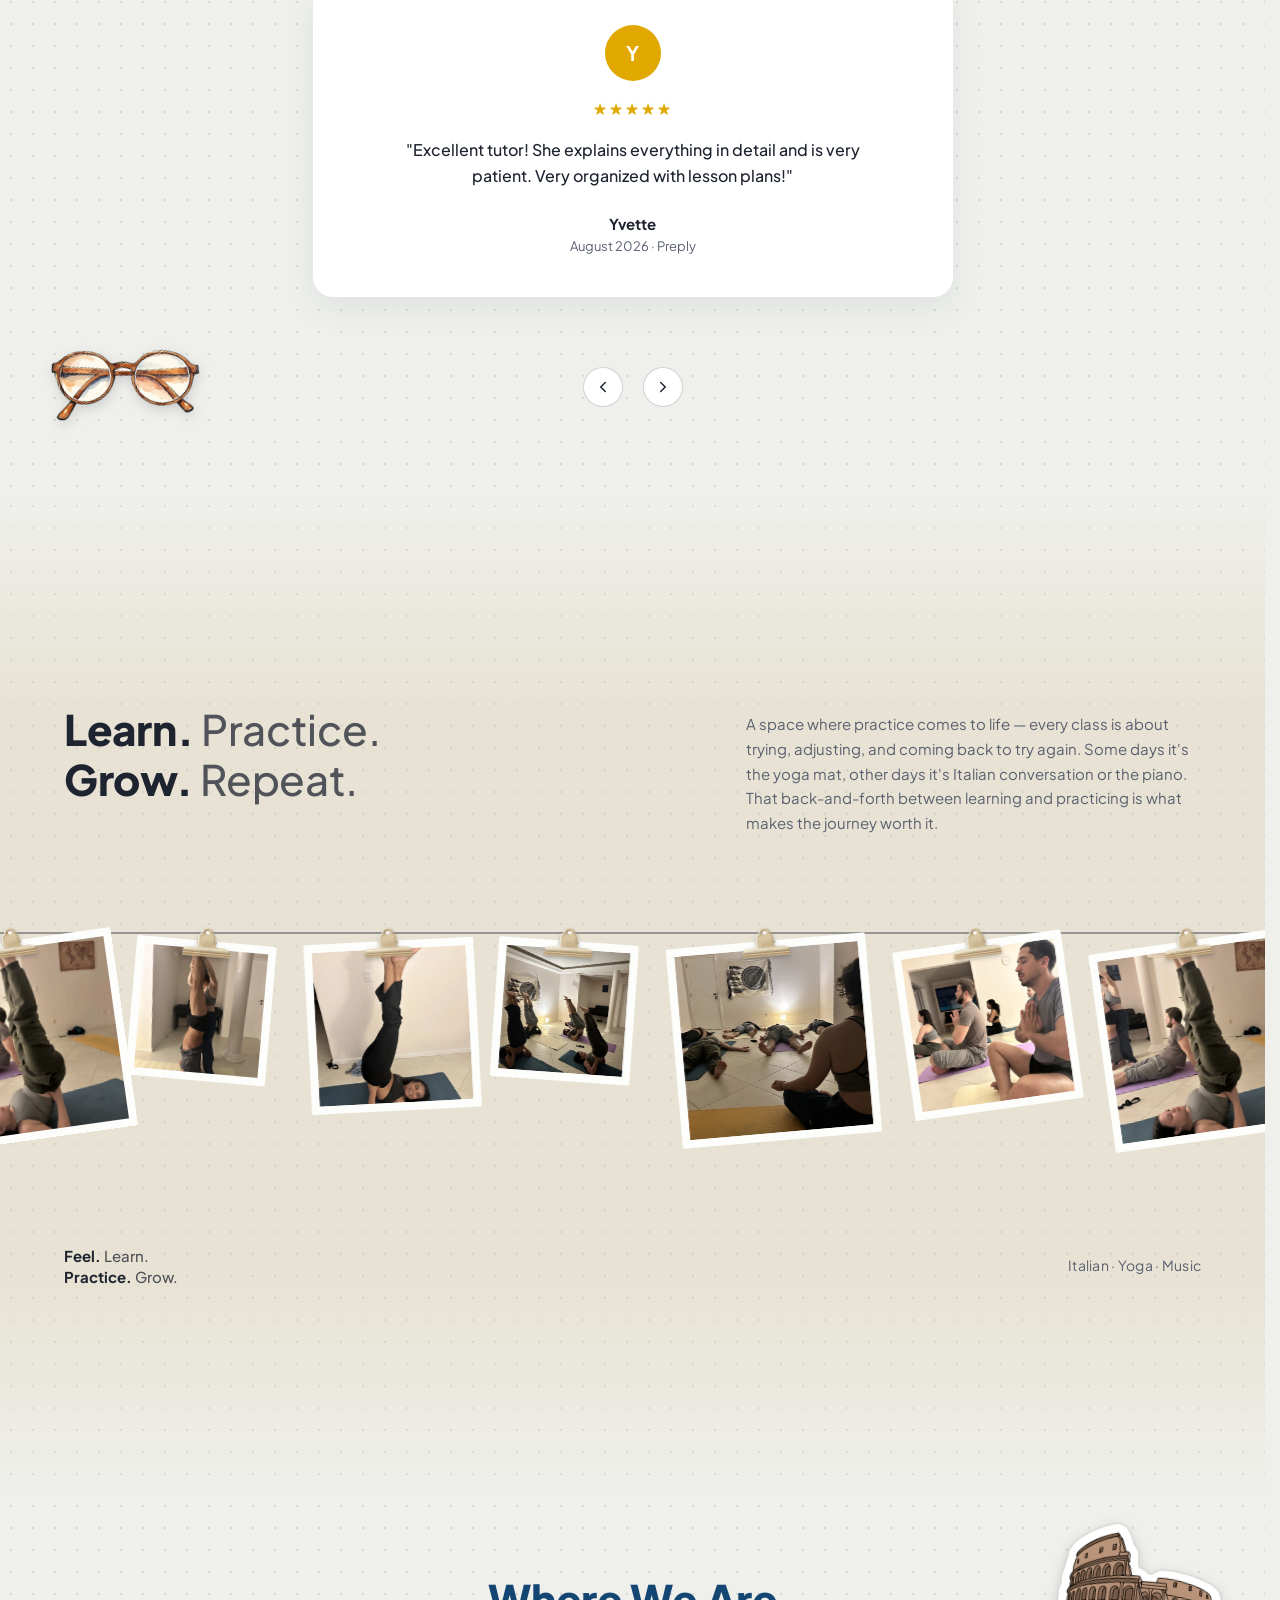
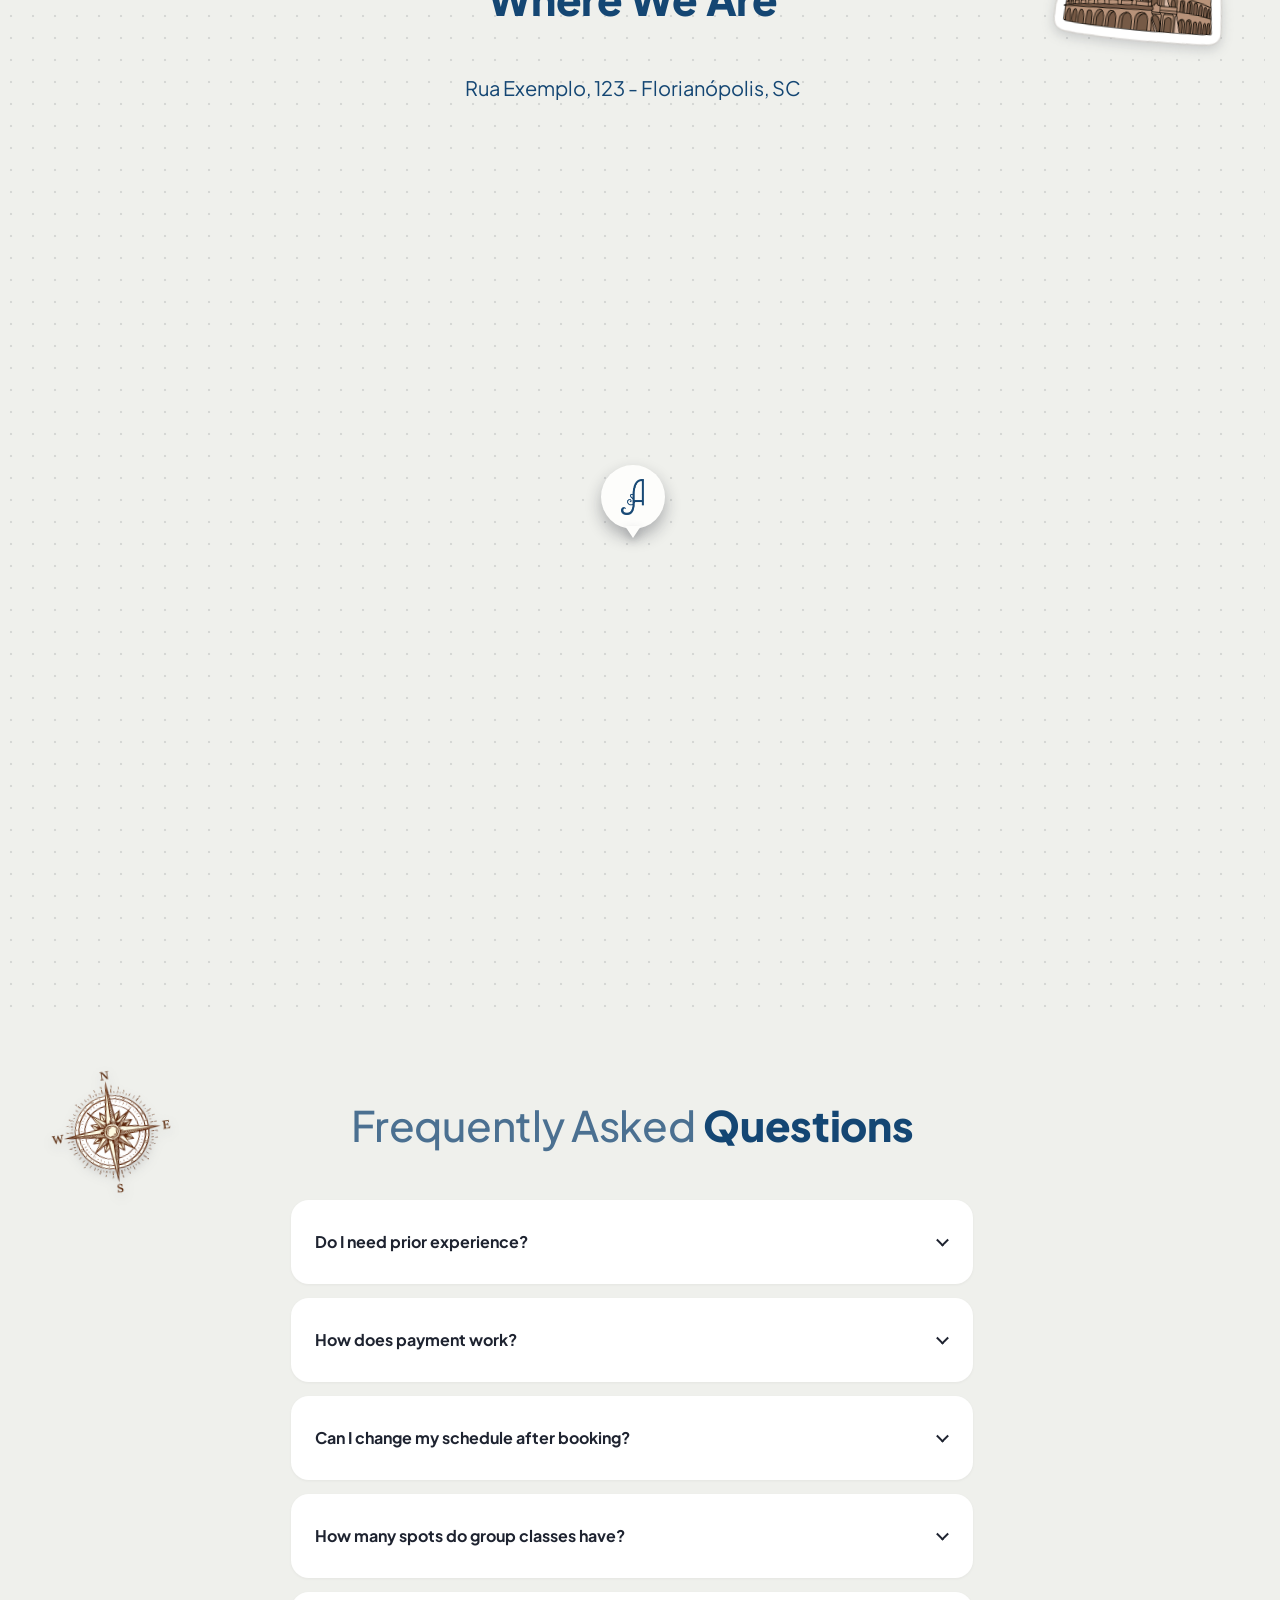
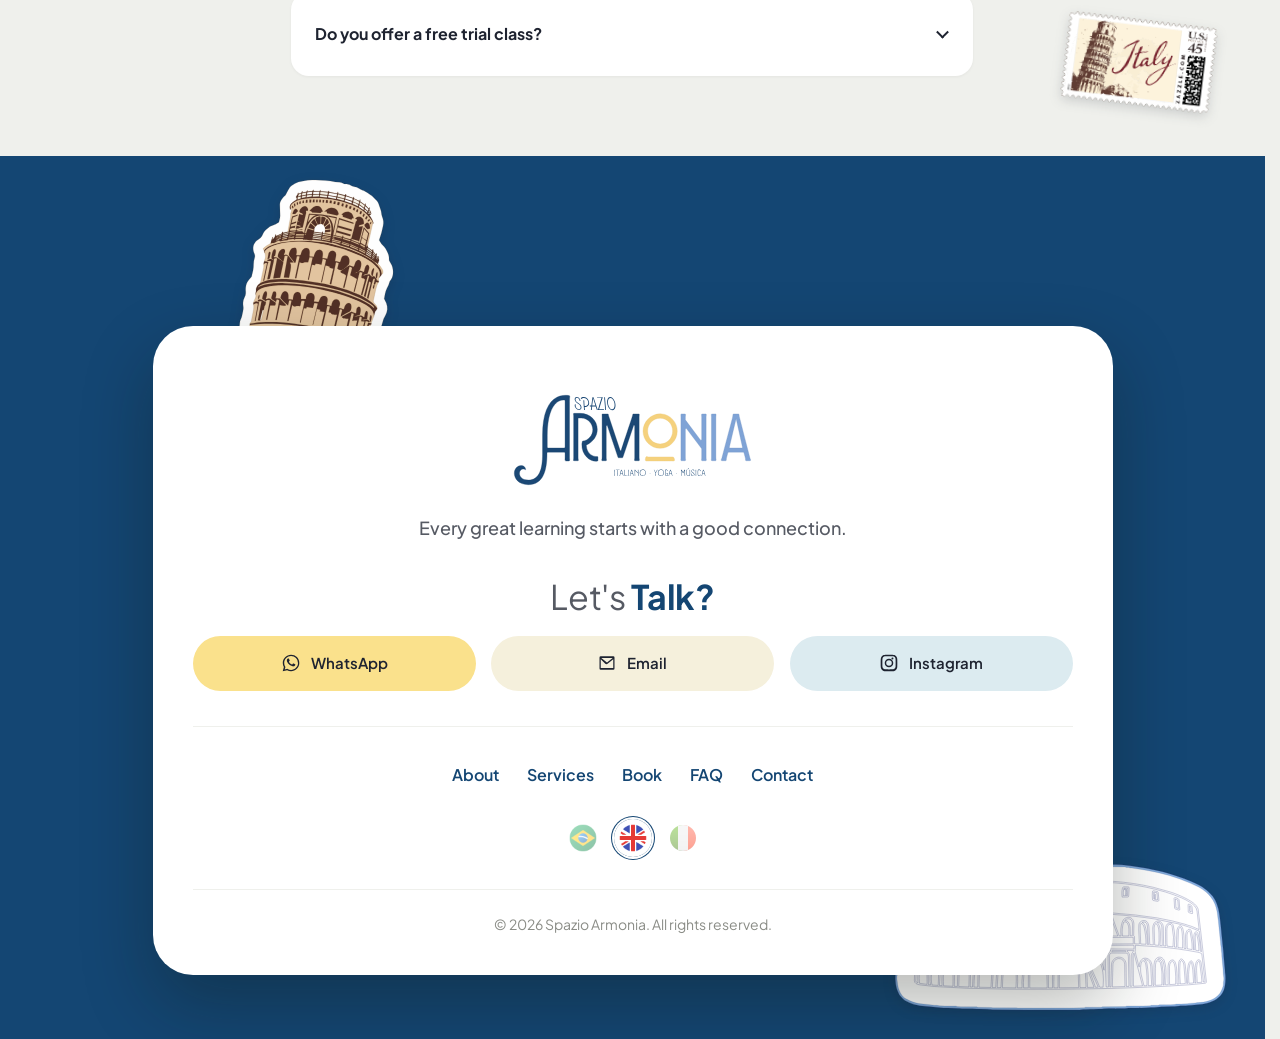
==== commit c7180a01: "Seção de serviços redesenhada como bilhetes de trem - Cards de Italiano, Música e Yoga viram passage" ====
--- a/index.html
+++ b/index.html
@@ -33,7 +33,7 @@
 
 <link rel="preconnect" href="https://fonts.googleapis.com">
 <link rel="preconnect" href="https://fonts.gstatic.com" crossorigin>
-<link href="https://fonts.googleapis.com/css2?family=Plus+Jakarta+Sans:wght@400;500;600;700;800&family=Permanent+Marker&display=swap" rel="stylesheet">
+<link href="https://fonts.googleapis.com/css2?family=Plus+Jakarta+Sans:wght@400;500;600;700;800&family=Oswald:wght@400;500;600&family=Permanent+Marker&display=swap" rel="stylesheet">
 
 <link rel="stylesheet" href="css/reset.css">
 <link rel="stylesheet" href="css/fonts.css">
@@ -541,62 +541,254 @@
       <div class="ticket-stack">
 
         <article id="feature-italiano" class="ticket-card ticket-card--italiano">
-          <div class="feature-inner">
-            <div class="feature-text">
-              <span class="feature-eyebrow feature-eyebrow--italiano" data-i18n="servicos.italiano.feature.eyebrow">Italiano</span>
-              <h2 data-i18n="servicos.italiano.feature.title">Aprenda italiano no seu ritmo</h2>
-              <p data-i18n="servicos.italiano.feature.text">Do zero à fluência, aulas que unem gramática, conversação e cultura italiana em um método leve e personalizado.</p>
-              <ul class="feature-list feature-list--italiano">
-                <li><span class="feature-check" aria-hidden="true"><svg viewBox="0 0 20 20" fill="none"><path d="M4 10.5l3.5 3.5L16 6" stroke="currentColor" stroke-width="2.2" stroke-linecap="round" stroke-linejoin="round"/></svg></span><span data-i18n="servicos.italiano.feature.topic1">Turmas do zero ao avançado</span></li>
-                <li><span class="feature-check" aria-hidden="true"><svg viewBox="0 0 20 20" fill="none"><path d="M4 10.5l3.5 3.5L16 6" stroke="currentColor" stroke-width="2.2" stroke-linecap="round" stroke-linejoin="round"/></svg></span><span data-i18n="servicos.italiano.feature.topic2">Conversação com foco na fluência real</span></li>
-                <li><span class="feature-check" aria-hidden="true"><svg viewBox="0 0 20 20" fill="none"><path d="M4 10.5l3.5 3.5L16 6" stroke="currentColor" stroke-width="2.2" stroke-linecap="round" stroke-linejoin="round"/></svg></span><span data-i18n="servicos.italiano.feature.topic3">Cultura, culinária e tradições italianas</span></li>
-                <li><span class="feature-check" aria-hidden="true"><svg viewBox="0 0 20 20" fill="none"><path d="M4 10.5l3.5 3.5L16 6" stroke="currentColor" stroke-width="2.2" stroke-linecap="round" stroke-linejoin="round"/></svg></span><span data-i18n="servicos.italiano.feature.topic4">Aulas individuais ou em grupo</span></li>
-              </ul>
-              <a href="#agendamento" class="btn feature-cta" data-i18n="servicos.italiano.feature.cta">Agendar aula</a>
-            </div>
-            <div class="feature-photo">
-              <img src="assets/images/images (2).jpeg" alt="Aula de italiano" loading="lazy">
-            </div>
+          <div class="train-ticket">
+
+            <!-- corpo principal do bilhete -->
+            <div class="tt-main">
+              <header class="tt-band">
+                <span class="tt-band-title">Biglietto <span class="tt-band-sep" aria-hidden="true">·</span> <span data-i18n="servicos.italiano.feature.eyebrow">Italiano</span></span>
+                <span class="tt-code"><b>IT</b> 0001-A</span>
+              </header>
+
+              <div class="tt-body">
+                <div class="tt-info">
+                  <div class="tt-field tt-field--title">
+                    <span class="tt-label" data-i18n="servicos.ticket.destino">Destino</span>
+                    <h2 data-i18n="servicos.italiano.feature.title">Aprenda italiano no seu ritmo</h2>
+                  </div>
+                  <div class="tt-field">
+                    <span class="tt-label" data-i18n="servicos.ticket.sobre">Sobre a viagem</span>
+                    <p data-i18n="servicos.italiano.feature.text">Do zero à fluência, aulas que unem gramática, conversação e cultura italiana em um método leve e personalizado.</p>
+                  </div>
+                  <div class="tt-field">
+                    <span class="tt-label" data-i18n="servicos.ticket.itinerario">Itinerário</span>
+                    <ul class="tt-route">
+                  <li><span data-i18n="servicos.italiano.feature.topic1">Turmas do zero ao avançado</span></li>
+                  <li><span data-i18n="servicos.italiano.feature.topic2">Conversação com foco na fluência real</span></li>
+                  <li><span data-i18n="servicos.italiano.feature.topic3">Cultura, culinária e tradições italianas</span></li>
+                  <li><span data-i18n="servicos.italiano.feature.topic4">Aulas individuais ou em grupo</span></li>
+                    </ul>
+                  </div>
+                </div>
+                <div class="tt-photo">
+                  <img src="assets/images/images (2).jpeg" alt="Aula de italiano" loading="lazy">
+                </div>
+              </div>
+
+              <div class="tt-cells">
+                <div class="tt-cell">
+                  <span class="tt-label" data-i18n="servicos.ticket.nivel">Nível</span>
+                  <span class="tt-value" data-i18n="servicos.italiano.c1_nivel">Do zero ao avançado</span>
+                </div>
+                <div class="tt-cell">
+                  <span class="tt-label" data-i18n="servicos.ticket.formato">Formato</span>
+                  <span class="tt-value" data-i18n="servicos.ticket.formatoValor">Individual · Grupo</span>
+                </div>
+                <a href="#agendamento" class="tt-cta">
+                  <span class="tt-label" data-i18n="servicos.ticket.embarque">Embarque</span>
+                  <span class="tt-cta-text" data-i18n="servicos.italiano.feature.cta">Agendar aula</span>
+                </a>
+              </div>
+            </div>
+
+            <!-- canhoto destacável -->
+            <div class="tt-stub" aria-hidden="true">
+              <div class="tt-band tt-band--stub">
+                <span class="tt-band-title">Biglietto</span>
+              </div>
+              <div class="tt-stub-body">
+                <div class="tt-field">
+                  <span class="tt-label" data-i18n="servicos.ticket.passageiro">Passageiro</span>
+                  <span class="tt-value" data-i18n="servicos.ticket.voce">Você</span>
+                </div>
+                <div class="tt-field">
+                  <span class="tt-label" data-i18n="servicos.ticket.de">De</span>
+                  <span class="tt-value" data-i18n="servicos.italiano.feature.de">Zero</span>
+                </div>
+                <div class="tt-field">
+                  <span class="tt-label" data-i18n="servicos.ticket.para">Para</span>
+                  <span class="tt-value" data-i18n="servicos.italiano.feature.para">Fluência</span>
+                </div>
+                <div class="tt-stamp">
+                  <span class="tt-stamp-top">Spazio</span>
+                  <span class="tt-stamp-main">Convalidato</span>
+                  <span class="tt-stamp-bottom">Armonia</span>
+                </div>
+                <div class="tt-barcode">
+                  <span class="tt-barcode-bars"></span>
+                  <span class="tt-barcode-code">IT 0001-A</span>
+                </div>
+              </div>
+            </div>
+
           </div>
         </article>
 
         <article id="feature-musica" class="ticket-card ticket-card--musica">
-          <div class="feature-inner feature-inner--reverse">
-            <div class="feature-text">
-              <span class="feature-eyebrow feature-eyebrow--musica" data-i18n="servicos.musica.feature.eyebrow">Música</span>
-              <h2 data-i18n="servicos.musica.feature.title">Descubra o seu ritmo com o piano</h2>
-              <p data-i18n="servicos.musica.feature.text">Da leitura musical à técnica no teclado, um caminho estruturado para tocar com confiança em qualquer idade.</p>
-              <ul class="feature-list feature-list--musica">
-                <li><span class="feature-check" aria-hidden="true"><svg viewBox="0 0 20 20" fill="none"><path d="M4 10.5l3.5 3.5L16 6" stroke="currentColor" stroke-width="2.2" stroke-linecap="round" stroke-linejoin="round"/></svg></span><span data-i18n="servicos.musica.feature.topic1">Piano do iniciante ao avançado</span></li>
-                <li><span class="feature-check" aria-hidden="true"><svg viewBox="0 0 20 20" fill="none"><path d="M4 10.5l3.5 3.5L16 6" stroke="currentColor" stroke-width="2.2" stroke-linecap="round" stroke-linejoin="round"/></svg></span><span data-i18n="servicos.musica.feature.topic2">Teoria musical e leitura de partitura</span></li>
-                <li><span class="feature-check" aria-hidden="true"><svg viewBox="0 0 20 20" fill="none"><path d="M4 10.5l3.5 3.5L16 6" stroke="currentColor" stroke-width="2.2" stroke-linecap="round" stroke-linejoin="round"/></svg></span><span data-i18n="servicos.musica.feature.topic3">Percepção auditiva e ritmo</span></li>
-                <li><span class="feature-check" aria-hidden="true"><svg viewBox="0 0 20 20" fill="none"><path d="M4 10.5l3.5 3.5L16 6" stroke="currentColor" stroke-width="2.2" stroke-linecap="round" stroke-linejoin="round"/></svg></span><span data-i18n="servicos.musica.feature.topic4">Aulas individuais ou em grupo</span></li>
-              </ul>
-              <a href="#agendamento" class="btn feature-cta" data-i18n="servicos.musica.feature.cta">Agendar aula</a>
-            </div>
-            <div class="feature-photo">
-              <img src="assets/images/360_F_497037243_OxBX9eF17AuTk3CAgCKK4hZ0VHFbeiSa.jpg" alt="Aula de música" loading="lazy">
-            </div>
+          <div class="train-ticket">
+
+            <!-- corpo principal do bilhete -->
+            <div class="tt-main">
+              <header class="tt-band">
+                <span class="tt-band-title">Biglietto <span class="tt-band-sep" aria-hidden="true">·</span> <span data-i18n="servicos.musica.feature.eyebrow">Música</span></span>
+                <span class="tt-code"><b>MU</b> 0002-B</span>
+              </header>
+
+              <div class="tt-body">
+                <div class="tt-info">
+                  <div class="tt-field tt-field--title">
+                    <span class="tt-label" data-i18n="servicos.ticket.destino">Destino</span>
+                    <h2 data-i18n="servicos.musica.feature.title">Descubra o seu ritmo com o piano</h2>
+                  </div>
+                  <div class="tt-field">
+                    <span class="tt-label" data-i18n="servicos.ticket.sobre">Sobre a viagem</span>
+                    <p data-i18n="servicos.musica.feature.text">Da leitura musical à técnica no teclado, um caminho estruturado para tocar com confiança em qualquer idade.</p>
+                  </div>
+                  <div class="tt-field">
+                    <span class="tt-label" data-i18n="servicos.ticket.itinerario">Itinerário</span>
+                    <ul class="tt-route">
+                  <li><span data-i18n="servicos.musica.feature.topic1">Piano do iniciante ao avançado</span></li>
+                  <li><span data-i18n="servicos.musica.feature.topic2">Teoria musical e leitura de partitura</span></li>
+                  <li><span data-i18n="servicos.musica.feature.topic3">Percepção auditiva e ritmo</span></li>
+                  <li><span data-i18n="servicos.musica.feature.topic4">Aulas individuais ou em grupo</span></li>
+                    </ul>
+                  </div>
+                </div>
+                <div class="tt-photo">
+                  <img src="assets/images/360_F_497037243_OxBX9eF17AuTk3CAgCKK4hZ0VHFbeiSa.jpg" alt="Aula de música" loading="lazy">
+                </div>
+              </div>
+
+              <div class="tt-cells">
+                <div class="tt-cell">
+                  <span class="tt-label" data-i18n="servicos.ticket.nivel">Nível</span>
+                  <span class="tt-value" data-i18n="servicos.musica.c1_nivel">Todos os níveis</span>
+                </div>
+                <div class="tt-cell">
+                  <span class="tt-label" data-i18n="servicos.ticket.formato">Formato</span>
+                  <span class="tt-value" data-i18n="servicos.ticket.formatoValor">Individual · Grupo</span>
+                </div>
+                <a href="#agendamento" class="tt-cta">
+                  <span class="tt-label" data-i18n="servicos.ticket.embarque">Embarque</span>
+                  <span class="tt-cta-text" data-i18n="servicos.musica.feature.cta">Agendar aula</span>
+                </a>
+              </div>
+            </div>
+
+            <!-- canhoto destacável -->
+            <div class="tt-stub" aria-hidden="true">
+              <div class="tt-band tt-band--stub">
+                <span class="tt-band-title">Biglietto</span>
+              </div>
+              <div class="tt-stub-body">
+                <div class="tt-field">
+                  <span class="tt-label" data-i18n="servicos.ticket.passageiro">Passageiro</span>
+                  <span class="tt-value" data-i18n="servicos.ticket.voce">Você</span>
+                </div>
+                <div class="tt-field">
+                  <span class="tt-label" data-i18n="servicos.ticket.de">De</span>
+                  <span class="tt-value" data-i18n="servicos.musica.feature.de">Primeira nota</span>
+                </div>
+                <div class="tt-field">
+                  <span class="tt-label" data-i18n="servicos.ticket.para">Para</span>
+                  <span class="tt-value" data-i18n="servicos.musica.feature.para">Seu repertório</span>
+                </div>
+                <div class="tt-stamp">
+                  <span class="tt-stamp-top">Spazio</span>
+                  <span class="tt-stamp-main">Convalidato</span>
+                  <span class="tt-stamp-bottom">Armonia</span>
+                </div>
+                <div class="tt-barcode">
+                  <span class="tt-barcode-bars"></span>
+                  <span class="tt-barcode-code">MU 0002-B</span>
+                </div>
+              </div>
+            </div>
+
           </div>
         </article>
 
         <article id="feature-yoga" class="ticket-card ticket-card--yoga">
-          <div class="feature-inner">
-            <div class="feature-text">
-              <span class="feature-eyebrow feature-eyebrow--yoga" data-i18n="servicos.yoga.feature.eyebrow">Yoga</span>
-              <h2 data-i18n="servicos.yoga.feature.title">Encontre equilíbrio entre corpo e mente</h2>
-              <p data-i18n="servicos.yoga.feature.text">Posturas guiadas e respiração consciente para construir uma base sólida de bem-estar, no seu tempo.</p>
-              <ul class="feature-list feature-list--yoga">
-                <li><span class="feature-check" aria-hidden="true"><svg viewBox="0 0 20 20" fill="none"><path d="M4 10.5l3.5 3.5L16 6" stroke="currentColor" stroke-width="2.2" stroke-linecap="round" stroke-linejoin="round"/></svg></span><span data-i18n="servicos.yoga.feature.topic1">Turmas para iniciantes e avançados</span></li>
-                <li><span class="feature-check" aria-hidden="true"><svg viewBox="0 0 20 20" fill="none"><path d="M4 10.5l3.5 3.5L16 6" stroke="currentColor" stroke-width="2.2" stroke-linecap="round" stroke-linejoin="round"/></svg></span><span data-i18n="servicos.yoga.feature.topic2">Foco em respiração e relaxamento</span></li>
-                <li><span class="feature-check" aria-hidden="true"><svg viewBox="0 0 20 20" fill="none"><path d="M4 10.5l3.5 3.5L16 6" stroke="currentColor" stroke-width="2.2" stroke-linecap="round" stroke-linejoin="round"/></svg></span><span data-i18n="servicos.yoga.feature.topic3">Alongamento e mobilidade do corpo</span></li>
-                <li><span class="feature-check" aria-hidden="true"><svg viewBox="0 0 20 20" fill="none"><path d="M4 10.5l3.5 3.5L16 6" stroke="currentColor" stroke-width="2.2" stroke-linecap="round" stroke-linejoin="round"/></svg></span><span data-i18n="servicos.yoga.feature.topic4">Aulas individuais ou em grupo</span></li>
-              </ul>
-              <a href="#agendamento" class="btn feature-cta" data-i18n="servicos.yoga.feature.cta">Agendar aula</a>
-            </div>
-            <div class="feature-photo">
-              <img src="assets/images/yoga-aula-2.webp" alt="Aula de yoga" loading="lazy">
-            </div>
+          <div class="train-ticket">
+
+            <!-- corpo principal do bilhete -->
+            <div class="tt-main">
+              <header class="tt-band">
+                <span class="tt-band-title">Biglietto <span class="tt-band-sep" aria-hidden="true">·</span> <span data-i18n="servicos.yoga.feature.eyebrow">Yoga</span></span>
+                <span class="tt-code"><b>YO</b> 0003-C</span>
+              </header>
+
+              <div class="tt-body">
+                <div class="tt-info">
+                  <div class="tt-field tt-field--title">
+                    <span class="tt-label" data-i18n="servicos.ticket.destino">Destino</span>
+                    <h2 data-i18n="servicos.yoga.feature.title">Encontre equilíbrio entre corpo e mente</h2>
+                  </div>
+                  <div class="tt-field">
+                    <span class="tt-label" data-i18n="servicos.ticket.sobre">Sobre a viagem</span>
+                    <p data-i18n="servicos.yoga.feature.text">Posturas guiadas e respiração consciente para construir uma base sólida de bem-estar, no seu tempo.</p>
+                  </div>
+                  <div class="tt-field">
+                    <span class="tt-label" data-i18n="servicos.ticket.itinerario">Itinerário</span>
+                    <ul class="tt-route">
+                  <li><span data-i18n="servicos.yoga.feature.topic1">Turmas para iniciantes e avançados</span></li>
+                  <li><span data-i18n="servicos.yoga.feature.topic2">Foco em respiração e relaxamento</span></li>
+                  <li><span data-i18n="servicos.yoga.feature.topic3">Alongamento e mobilidade do corpo</span></li>
+                  <li><span data-i18n="servicos.yoga.feature.topic4">Aulas individuais ou em grupo</span></li>
+                    </ul>
+                  </div>
+                </div>
+                <div class="tt-photo">
+                  <img src="assets/images/yoga-aula-2.webp" alt="Aula de yoga" loading="lazy">
+                </div>
+              </div>
+
+              <div class="tt-cells">
+                <div class="tt-cell">
+                  <span class="tt-label" data-i18n="servicos.ticket.nivel">Nível</span>
+                  <span class="tt-value" data-i18n="servicos.yoga.c2_nivel">Todos os níveis</span>
+                </div>
+                <div class="tt-cell">
+                  <span class="tt-label" data-i18n="servicos.ticket.formato">Formato</span>
+                  <span class="tt-value" data-i18n="servicos.ticket.formatoValor">Individual · Grupo</span>
+                </div>
+                <a href="#agendamento" class="tt-cta">
+                  <span class="tt-label" data-i18n="servicos.ticket.embarque">Embarque</span>
+                  <span class="tt-cta-text" data-i18n="servicos.yoga.feature.cta">Agendar aula</span>
+                </a>
+              </div>
+            </div>
+
+            <!-- canhoto destacável -->
+            <div class="tt-stub" aria-hidden="true">
+              <div class="tt-band tt-band--stub">
+                <span class="tt-band-title">Biglietto</span>
+              </div>
+              <div class="tt-stub-body">
+                <div class="tt-field">
+                  <span class="tt-label" data-i18n="servicos.ticket.passageiro">Passageiro</span>
+                  <span class="tt-value" data-i18n="servicos.ticket.voce">Você</span>
+                </div>
+                <div class="tt-field">
+                  <span class="tt-label" data-i18n="servicos.ticket.de">De</span>
+                  <span class="tt-value" data-i18n="servicos.yoga.feature.de">Tensão</span>
+                </div>
+                <div class="tt-field">
+                  <span class="tt-label" data-i18n="servicos.ticket.para">Para</span>
+                  <span class="tt-value" data-i18n="servicos.yoga.feature.para">Equilíbrio</span>
+                </div>
+                <div class="tt-stamp">
+                  <span class="tt-stamp-top">Spazio</span>
+                  <span class="tt-stamp-main">Convalidato</span>
+                  <span class="tt-stamp-bottom">Armonia</span>
+                </div>
+                <div class="tt-barcode">
+                  <span class="tt-barcode-bars"></span>
+                  <span class="tt-barcode-code">YO 0003-C</span>
+                </div>
+              </div>
+            </div>
+
           </div>
         </article>
 
--- a/css/pages/home.css
+++ b/css/pages/home.css
@@ -989,10 +989,12 @@
   }
 }
 
-/* ===== Feature sections dos serviços — tickets empilhados no scroll (Italiano / Música / Yoga) =====
+/* ===== Feature sections dos serviços — bilhetes de trem empilhados no scroll (Italiano / Música / Yoga) =====
    cada .ticket-card gruda (position: sticky) num "top" um pouco maior que o anterior, então,
-   ao rolar, o próximo ticket sobe e cobre a base do anterior, deixando só uma tira dele à mostra —
-   o efeito de baralho empilhando que aparece no design de referência. */
+   ao rolar, o próximo bilhete sobe e cobre a base do anterior, deixando só uma tira dele à mostra.
+   Visual de passagem de trem: faixa colorida no topo, campos com rótulo em caixa alta, linha
+   de células na base e um canhoto destacável separado por picote, com os recortes
+   semicirculares feitos por máscara (aparecem vazados mesmo por cima do bilhete de baixo). */
 .ticket-stack-section {
   padding: 72px 0 48px;
 }
@@ -1005,21 +1007,19 @@
 
 .ticket-card {
   position: sticky;
-  /* 780px não sobrava espaço suficiente pro conteúdo (foto + texto + lista
-     de 4 itens + botão) em telas mais estreitas (~320-390px), onde o texto
-     quebra em mais linhas — o overflow:hidden cortava o botão "Agendar
-     aula" ao meio. 900px dá folga até no iPhone SE (320px de largura). */
-  height: 900px;
-  padding: 28px;
-  border: 2px dashed rgba(30, 35, 48, 0.28);
-  border-radius: 24px;
-  box-shadow: 0 24px 48px rgba(30, 35, 48, 0.18);
-  overflow: hidden;
-}
-
-.ticket-card--italiano { top: 104px; z-index: 1; background-color: #DCEBF0; }
-.ticket-card--musica { top: 132px; z-index: 2; background-color: #F5F0DC; }
-.ticket-card--yoga { top: 160px; z-index: 3; background-color: #FAE18C; }
+  /* a sombra vai no card (drop-shadow) e não no .train-ticket porque a máscara
+     dos recortes cortaria um box-shadow junto */
+  filter: drop-shadow(0 12px 18px rgba(30, 35, 48, 0.16));
+  --tt-paper: #f5ecd2;
+  --tt-paper-line: #fbf6e6;
+  --tt-ink: #2a2620;
+  --tt-band: #144673;
+  --tt-band-text: #f7e9bd;
+}
+
+.ticket-card--italiano { top: 104px; z-index: 1; --tt-band: #144673; }
+.ticket-card--musica { top: 132px; z-index: 2; --tt-band: #b65632; }
+.ticket-card--yoga { top: 160px; z-index: 3; --tt-band: #5d7a45; }
 
 /* espaçador "fantasma" depois do último ticket: sem ele o yoga não teria distância de
    scroll pra ficar travado — ele desgruda quase na hora, diferente dos anteriores, que
@@ -1030,108 +1030,354 @@
   height: 220px;
 }
 
-.feature-inner {
+/* --- o papel do bilhete ---
+   no celular o canhoto fica embaixo (picote horizontal, recortes nas laterais);
+   a partir de 900px ele vai pra direita (picote vertical, recortes em cima/embaixo
+   + um recorte em cada lateral, como no bilhete de referência). --tt-cut = raio. */
+.train-ticket {
+  --tt-cut: 16px;
+  --tt-stub-h: 172px;
+  position: relative;
   display: flex;
   flex-direction: column;
+  border-radius: 20px;
+  background-color: var(--tt-paper);
+  color: var(--tt-ink);
+  /* contorno claro por dentro, que nem a borda do papel na referência */
+  box-shadow: inset 0 0 0 6px var(--tt-paper), inset 0 0 0 8px var(--tt-paper-line);
+  -webkit-mask:
+    radial-gradient(circle at 0 calc(100% - var(--tt-stub-h)), transparent var(--tt-cut), #000 calc(var(--tt-cut) + 0.5px)),
+    radial-gradient(circle at 100% calc(100% - var(--tt-stub-h)), transparent var(--tt-cut), #000 calc(var(--tt-cut) + 0.5px));
+  -webkit-mask-composite: source-in;
+  mask:
+    radial-gradient(circle at 0 calc(100% - var(--tt-stub-h)), transparent var(--tt-cut), #000 calc(var(--tt-cut) + 0.5px)),
+    radial-gradient(circle at 100% calc(100% - var(--tt-stub-h)), transparent var(--tt-cut), #000 calc(var(--tt-cut) + 0.5px));
+  mask-composite: intersect;
+}
+
+.tt-main {
+  display: flex;
+  flex-direction: column;
+  flex: 1 1 auto;
+  min-width: 0;
+}
+
+/* faixa colorida do topo */
+.tt-band {
+  display: flex;
   align-items: center;
-  gap: 28px;
-  height: 100%;
-}
-
-.feature-photo {
-  width: 100%;
+  justify-content: space-between;
+  gap: 16px;
+  flex-wrap: wrap;
+  min-height: 64px;
+  padding: 14px 28px;
+  background-color: var(--tt-band);
+  color: var(--tt-band-text);
+}
+
+.tt-band-title {
+  font-family: 'Oswald', 'Plus Jakarta Sans', sans-serif;
+  font-size: 26px;
+  font-weight: 600;
+  line-height: 1;
+  letter-spacing: 0.02em;
+  text-transform: uppercase;
+}
+
+.tt-band-sep {
+  opacity: 0.6;
+}
+
+.tt-code {
   flex: 0 0 auto;
-}
-
-.feature-photo img {
+  padding: 4px 10px;
+  border: 1.5px solid currentColor;
+  font-family: 'Oswald', sans-serif;
+  font-size: 14px;
+  letter-spacing: 0.12em;
+  white-space: nowrap;
+}
+
+.tt-code b {
+  font-weight: 600;
+}
+
+/* rótulo e valor dos campos */
+.tt-label {
+  display: block;
+  margin-bottom: 4px;
+  font-family: 'Oswald', sans-serif;
+  font-size: 12px;
+  font-weight: 600;
+  letter-spacing: 0.14em;
+  text-transform: uppercase;
+  color: var(--tt-ink);
+}
+
+.tt-value {
+  display: block;
+  font-family: 'Oswald', sans-serif;
+  font-size: 17px;
+  font-weight: 400;
+  letter-spacing: 0.06em;
+  text-transform: uppercase;
+  line-height: 1.25;
+}
+
+.tt-body {
+  display: flex;
+  flex-direction: column;
+  gap: 22px;
+  padding: 24px 28px 20px;
+}
+
+.tt-info {
+  display: flex;
+  flex-direction: column;
+  gap: 16px;
+  min-width: 0;
+}
+
+.tt-field--title {
+  padding-bottom: 14px;
+  border-bottom: 1.5px solid var(--tt-band);
+}
+
+.tt-field--title h2 {
+  margin: 0;
+  font-family: 'Oswald', 'Plus Jakarta Sans', sans-serif;
+  font-size: 26px;
+  font-weight: 500;
+  line-height: 1.15;
+  letter-spacing: 0.03em;
+  text-transform: uppercase;
+  color: var(--tt-ink);
+}
+
+.tt-field p {
+  margin: 0;
+  font-size: 15px;
+  line-height: 1.55;
+  color: rgba(42, 38, 32, 0.72);
+}
+
+/* itinerário: os tópicos viram estações numa linha de trem */
+.tt-route {
+  position: relative;
+  display: flex;
+  flex-direction: column;
+  gap: 8px;
+  padding-left: 22px;
+}
+
+.tt-route::before {
+  content: "";
+  position: absolute;
+  top: 8px;
+  bottom: 8px;
+  left: 5px;
+  border-left: 2px dotted var(--tt-band);
+}
+
+.tt-route li {
+  position: relative;
+  font-size: 14px;
+  font-weight: 500;
+  line-height: 1.4;
+}
+
+.tt-route li::before {
+  content: "";
+  position: absolute;
+  top: 5px;
+  left: -22px;
+  width: 8px;
+  height: 8px;
+  border: 2px solid var(--tt-band);
+  border-radius: 50%;
+  background-color: var(--tt-paper);
+}
+
+.tt-route li:last-child::before {
+  background-color: var(--tt-band);
+}
+
+/* foto no lugar do QR code da referência, com as cantoneiras em volta */
+.tt-photo {
+  position: relative;
+  padding: 10px;
+  background:
+    linear-gradient(var(--tt-band), var(--tt-band)) top left / 22px 2px,
+    linear-gradient(var(--tt-band), var(--tt-band)) top left / 2px 22px,
+    linear-gradient(var(--tt-band), var(--tt-band)) top right / 22px 2px,
+    linear-gradient(var(--tt-band), var(--tt-band)) top right / 2px 22px,
+    linear-gradient(var(--tt-band), var(--tt-band)) bottom left / 22px 2px,
+    linear-gradient(var(--tt-band), var(--tt-band)) bottom left / 2px 22px,
+    linear-gradient(var(--tt-band), var(--tt-band)) bottom right / 22px 2px,
+    linear-gradient(var(--tt-band), var(--tt-band)) bottom right / 2px 22px;
+  background-repeat: no-repeat;
+}
+
+.tt-photo img {
   display: block;
   width: 100%;
-  height: 220px;
+  height: 180px;
   object-fit: cover;
-  border-radius: 16px;
-}
-
-.feature-text {
+  border-radius: 4px;
+}
+
+/* linha de células da base (nível / formato / botão no lugar do "price") */
+.tt-cells {
+  display: grid;
+  grid-template-columns: 1fr 1fr;
+  margin: auto 28px 24px;
+  border-top: 1.5px solid var(--tt-band);
+}
+
+.tt-cell {
+  padding: 12px 14px 4px 0;
+}
+
+.tt-cell + .tt-cell {
+  padding-left: 14px;
+  border-left: 1.5px solid var(--tt-band);
+}
+
+.tt-cell .tt-value {
+  font-size: 15px;
+}
+
+.tt-cta {
+  grid-column: 1 / -1;
   display: flex;
   flex-direction: column;
   justify-content: center;
-  width: 100%;
-  flex: 1 1 auto;
-  min-height: 0;
+  margin-top: 12px;
+  padding: 10px 16px;
+  background-color: var(--tt-band);
+  color: var(--tt-band-text);
+  text-decoration: none;
+  transition: filter 0.2s ease, transform 0.2s ease;
+}
+
+.tt-cta .tt-label {
+  margin-bottom: 2px;
+  color: inherit;
+  opacity: 0.75;
+}
+
+.tt-cta-text {
+  font-family: 'Oswald', sans-serif;
+  font-size: 22px;
+  font-weight: 500;
+  letter-spacing: 0.06em;
+  text-transform: uppercase;
+  line-height: 1.1;
+}
+
+.tt-cta-text::after {
+  content: " →";
+}
+
+.tt-cta:hover,
+.tt-cta:focus-visible {
+  filter: brightness(1.12);
+  transform: translateY(-1px);
+}
+
+/* --- canhoto --- */
+.tt-stub {
+  display: flex;
+  flex-direction: column;
+  flex: 0 0 var(--tt-stub-h);
+  /* picote: tracejado entre o corpo e o canhoto */
+  border-top: 2px dashed rgba(42, 38, 32, 0.45);
+  margin: 0 var(--tt-cut);
+}
+
+.tt-band--stub {
+  display: none;
+}
+
+.tt-stub-body {
+  display: grid;
+  grid-template-columns: repeat(3, 1fr);
+  gap: 14px 16px;
+  padding: 18px 12px;
+}
+
+.tt-stub-body .tt-value {
+  font-size: 15px;
+}
+
+/* carimbo de "validado" batido no canhoto */
+.tt-stamp {
+  display: none;
+}
+
+.tt-barcode {
+  grid-column: 1 / -1;
+  display: flex;
+  flex-direction: column;
+  gap: 4px;
+}
+
+/* código de barras "falso" — listras de larguras variadas */
+.tt-barcode-bars {
+  display: block;
+  height: 44px;
+  background: repeating-linear-gradient(90deg,
+    var(--tt-ink) 0 2px, transparent 2px 4px,
+    var(--tt-ink) 4px 5px, transparent 5px 8px,
+    var(--tt-ink) 8px 11px, transparent 11px 12px,
+    var(--tt-ink) 12px 13px, transparent 13px 16px,
+    var(--tt-ink) 16px 18px, transparent 18px 21px);
+  opacity: 0.85;
+}
+
+.tt-barcode-code {
+  font-family: 'Oswald', sans-serif;
+  font-size: 12px;
+  letter-spacing: 0.3em;
   text-align: center;
-  overflow: hidden;
-}
-
-.feature-eyebrow {
-  display: inline-flex;
-  align-items: center;
-  margin-bottom: 14px;
-  padding: 6px 16px;
-  border-radius: 9999px;
-  background-color: rgba(255, 255, 255, 0.65);
-  color: #1e2330;
-  font-size: 13px;
-  font-weight: 700;
-  letter-spacing: 0.04em;
-  text-transform: uppercase;
-}
-
-.feature-text h2 {
-  font-size: 26px;
-  font-weight: 800;
-  line-height: 1.3;
-  color: #1e2330;
-}
-
-.feature-text > p {
-  margin-bottom: 20px;
-  color: rgba(30, 35, 48, 0.65);
-  font-size: 16px;
-  line-height: 1.6;
-}
-
-.feature-list {
-  display: flex;
-  flex-direction: column;
-  gap: 12px;
-  margin-bottom: 28px;
-  text-align: left;
-}
-
-.feature-list li {
-  display: flex;
-  align-items: center;
-  gap: 12px;
-  font-size: 15px;
-  font-weight: 500;
-  color: #1e2330;
-}
-
-.feature-check {
-  display: inline-flex;
-  flex: 0 0 auto;
-  align-items: center;
-  justify-content: center;
-  width: 26px;
-  height: 26px;
-  border-radius: 50%;
-  background-color: rgba(255, 255, 255, 0.65);
-  color: #1e2330;
-}
-
-.feature-check svg {
-  width: 14px;
-  height: 14px;
-}
-
-.feature-cta {
-  background-color: #1e2330;
-  color: #ffffff;
 }
 
 @media (min-width: 640px) {
+  .tt-body {
+    flex-direction: row;
+    align-items: flex-start;
+  }
+
+  .tt-info {
+    flex: 1 1 auto;
+  }
+
+  .tt-photo {
+    flex: 0 0 210px;
+  }
+
+  .tt-photo img {
+    height: 210px;
+  }
+
+  .tt-cells {
+    grid-template-columns: 1fr 1fr 1.3fr;
+  }
+
+  .tt-cta {
+    grid-column: auto;
+    margin-top: 0;
+  }
+
+  .tt-field--title h2 {
+    font-size: 30px;
+  }
+}
+
+/* desktop: canhoto à direita, picote vertical, altura fixa pro empilhamento */
+@media (min-width: 900px) {
   .ticket-card {
-    height: 500px;
+    height: 520px;
   }
 
   .ticket-stack-spacer {
@@ -1142,43 +1388,99 @@
   .ticket-card--musica { top: 152px; }
   .ticket-card--yoga { top: 188px; }
 
-  .feature-inner {
+  .train-ticket {
+    --tt-cut: 20px;
+    --tt-stub-w: 260px;
     flex-direction: row;
-    align-items: stretch;
-    gap: 40px;
-  }
-
-  .feature-inner--reverse {
-    flex-direction: row-reverse;
-  }
-
-  .feature-photo,
-  .feature-text {
-    flex: 1 1 50%;
-  }
-
-  .feature-photo img {
     height: 100%;
-  }
-
-  .feature-text {
-    position: relative;
+    -webkit-mask:
+      radial-gradient(circle at calc(100% - var(--tt-stub-w)) 0, transparent var(--tt-cut), #000 calc(var(--tt-cut) + 0.5px)),
+      radial-gradient(circle at calc(100% - var(--tt-stub-w)) 100%, transparent var(--tt-cut), #000 calc(var(--tt-cut) + 0.5px)),
+      radial-gradient(circle at 0 50%, transparent 30px, #000 30.5px),
+      radial-gradient(circle at 100% 50%, transparent 30px, #000 30.5px);
+    -webkit-mask-composite: source-in;
+    mask:
+      radial-gradient(circle at calc(100% - var(--tt-stub-w)) 0, transparent var(--tt-cut), #000 calc(var(--tt-cut) + 0.5px)),
+      radial-gradient(circle at calc(100% - var(--tt-stub-w)) 100%, transparent var(--tt-cut), #000 calc(var(--tt-cut) + 0.5px)),
+      radial-gradient(circle at 0 50%, transparent 30px, #000 30.5px),
+      radial-gradient(circle at 100% 50%, transparent 30px, #000 30.5px);
+    mask-composite: intersect;
+  }
+
+  /* folga à esquerda pro recorte lateral (raio 30px) não comer o conteúdo */
+  .tt-band,
+  .tt-body {
+    padding-left: 48px;
+    padding-right: 32px;
+  }
+
+  .tt-cells {
+    margin: auto 32px 28px 48px;
+  }
+
+  .tt-stub {
+    flex: 0 0 var(--tt-stub-w);
+    margin: 0;
+    border-top: none;
+    border-left: 2px dashed rgba(42, 38, 32, 0.45);
+  }
+
+  .tt-band--stub {
+    display: flex;
     justify-content: center;
-    padding-left: 32px;
-    text-align: left;
-    border-left: 2px dashed rgba(30, 35, 48, 0.28);
-  }
-
-  .feature-inner--reverse .feature-text {
-    padding-left: 0;
-    padding-right: 32px;
-    border-left: none;
-    border-right: 2px dashed rgba(30, 35, 48, 0.28);
-  }
-
-  .feature-text h2 {
-    font-size: 30px;
-    line-height: 1.3;
+    padding: 14px 20px;
+  }
+
+  .tt-band--stub .tt-band-title {
+    font-size: 34px;
+  }
+
+  .tt-stub-body {
+    display: flex;
+    flex: 1 1 auto;
+    flex-direction: column;
+    gap: 18px;
+    padding: 26px 40px 24px 28px;
+  }
+
+  .tt-stub-body .tt-value {
+    font-size: 19px;
+  }
+
+  .tt-stamp {
+    display: flex;
+    flex-direction: column;
+    align-items: center;
+    justify-content: center;
+    align-self: center;
+    width: 112px;
+    height: 112px;
+    margin: auto 0;
+    border: 3px double var(--tt-band);
+    border-radius: 50%;
+    color: var(--tt-band);
+    font-family: 'Oswald', sans-serif;
+    text-align: center;
+    text-transform: uppercase;
+    line-height: 1.1;
+    transform: rotate(-14deg);
+    opacity: 0.8;
+  }
+
+  .tt-stamp-top,
+  .tt-stamp-bottom {
+    font-size: 10px;
+    letter-spacing: 0.18em;
+  }
+
+  .tt-stamp-main {
+    margin: 4px 0;
+    padding: 3px 6px;
+    border-top: 1.5px solid currentColor;
+    border-bottom: 1.5px solid currentColor;
+    font-size: 15px;
+    font-weight: 600;
+    letter-spacing: 0.08em;
   }
 }
 
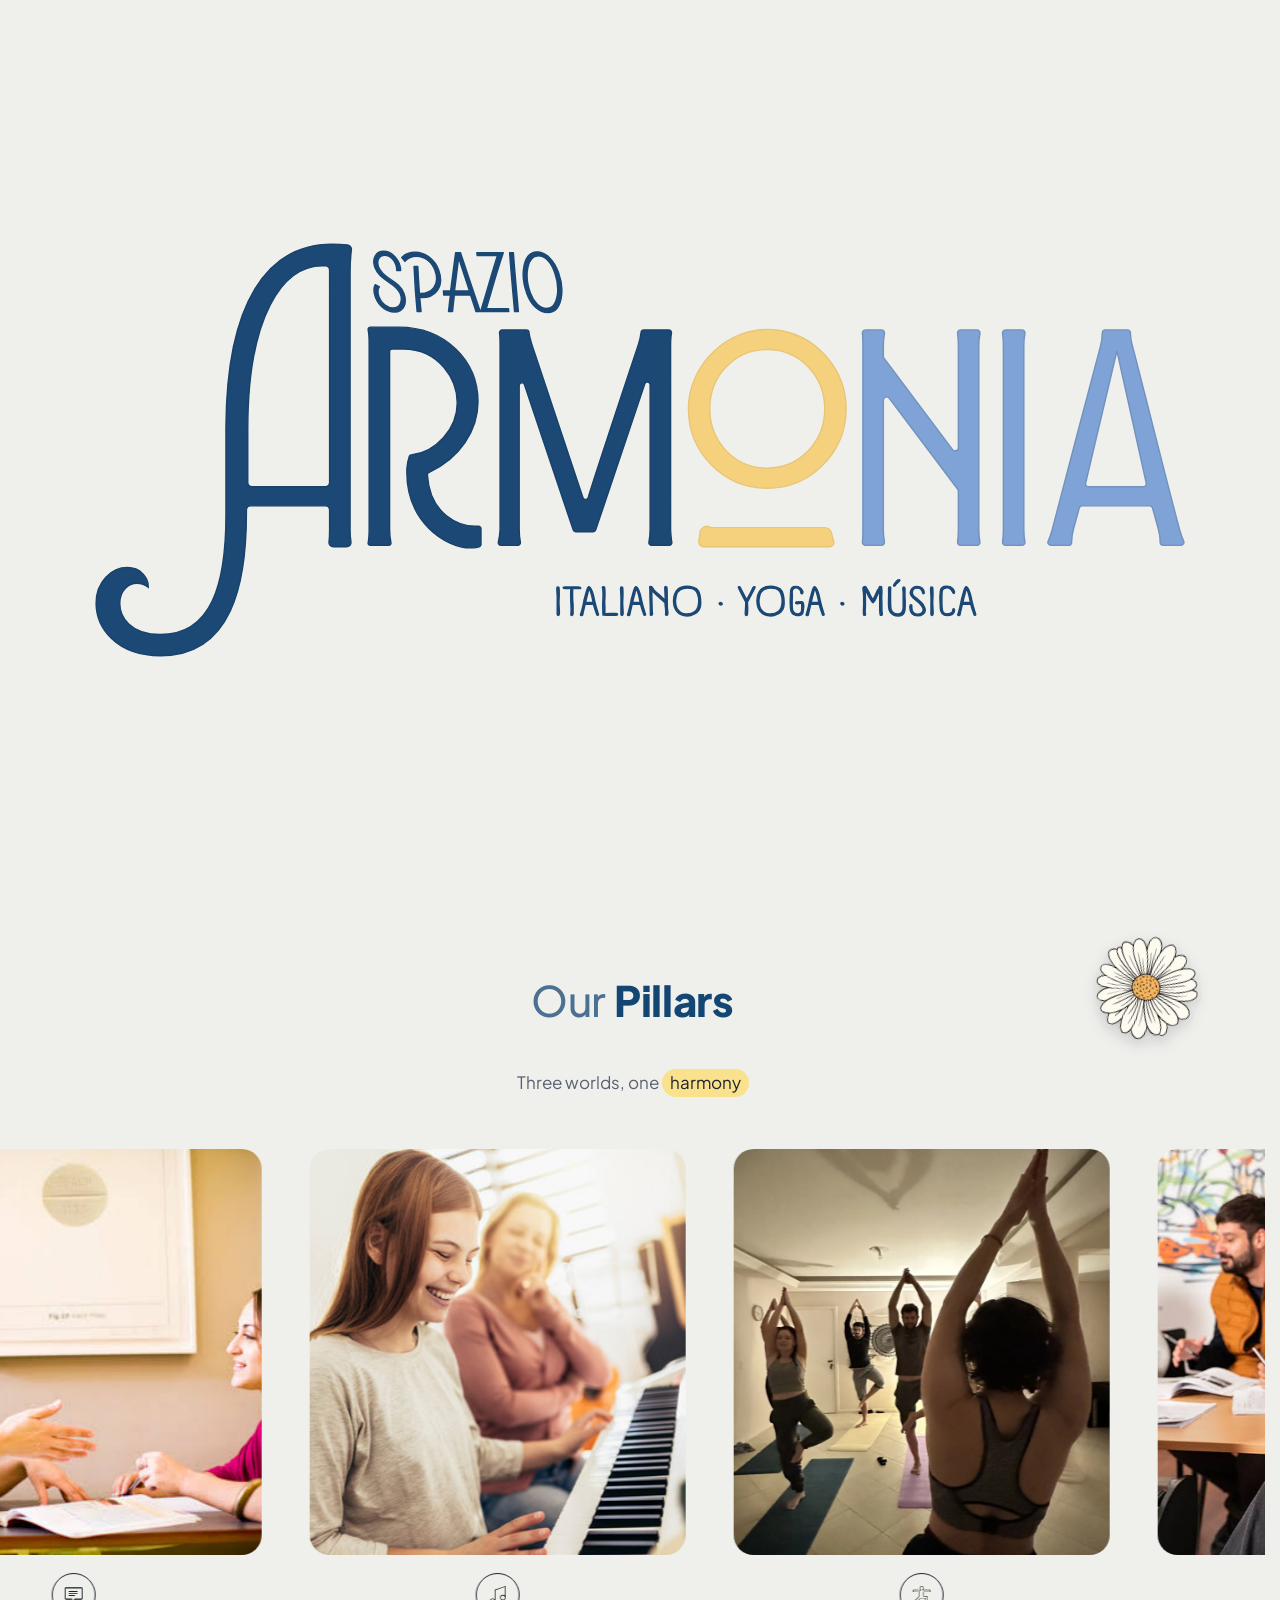
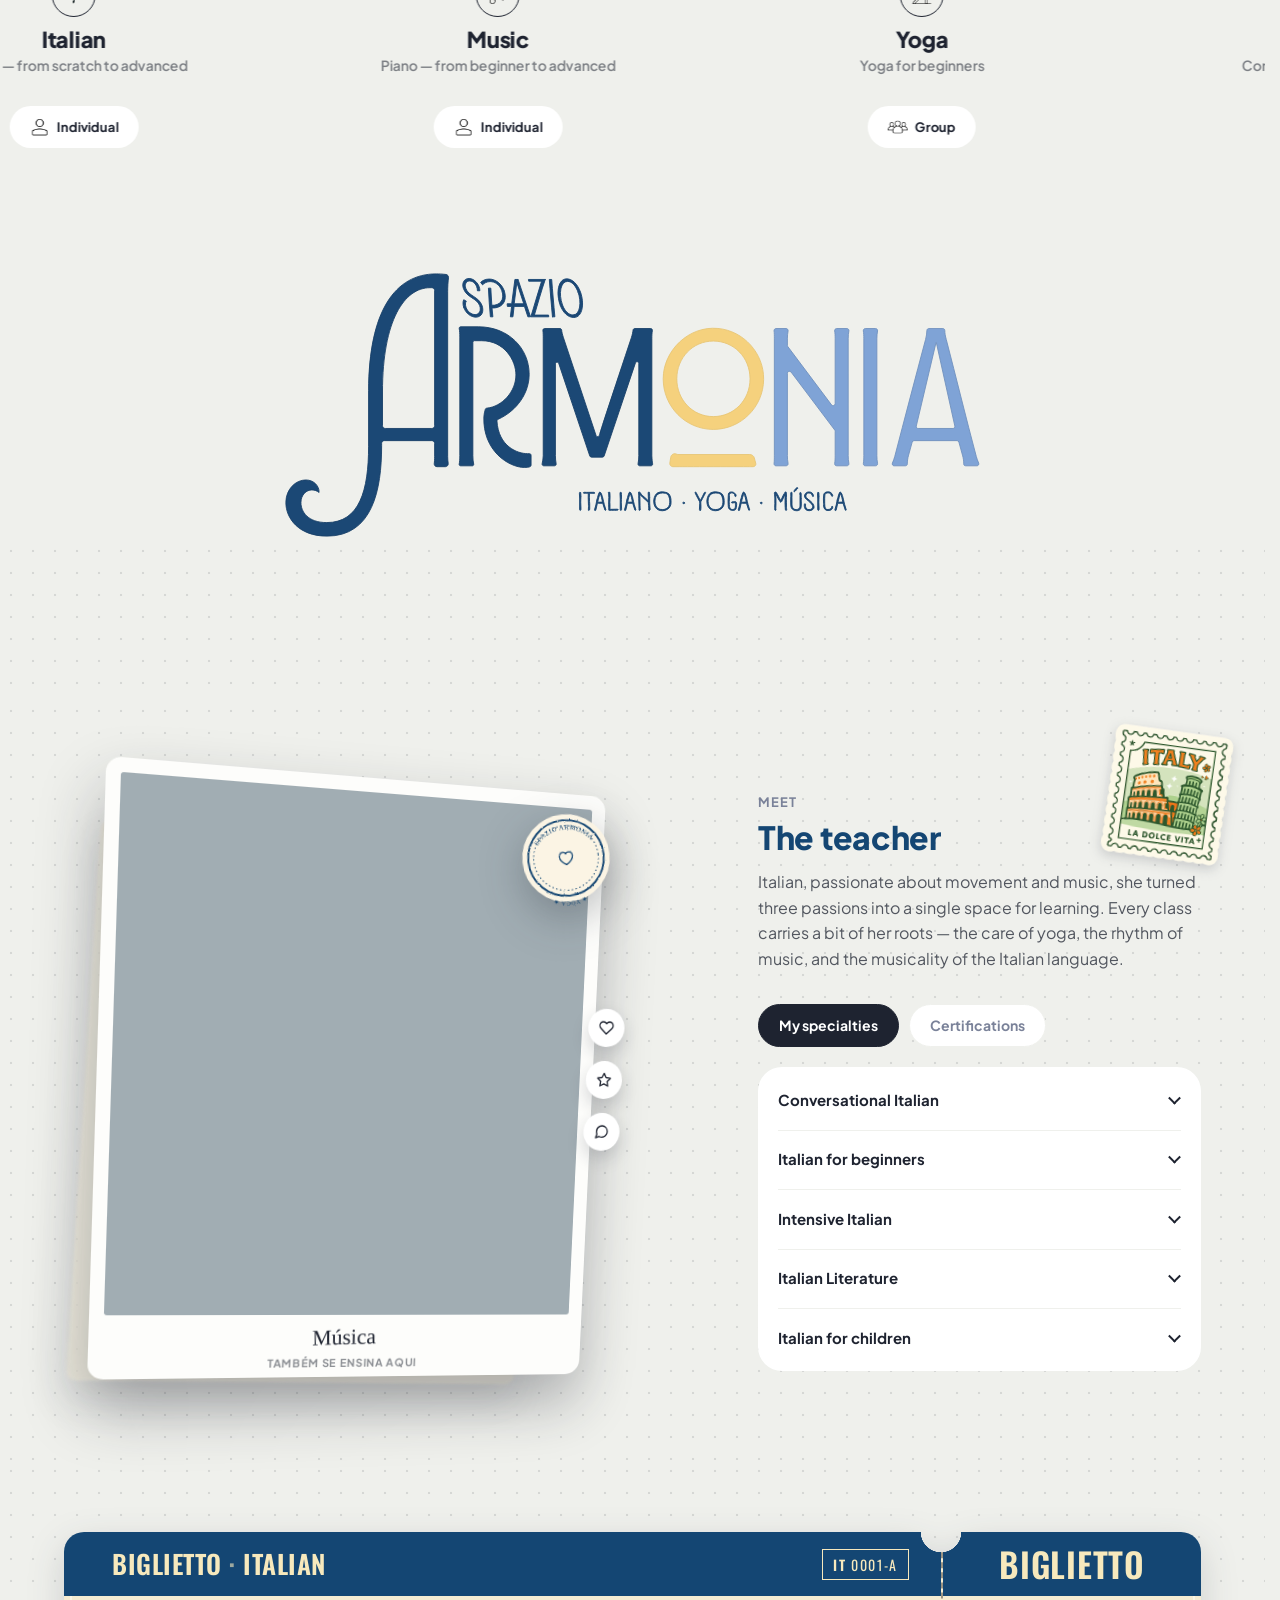
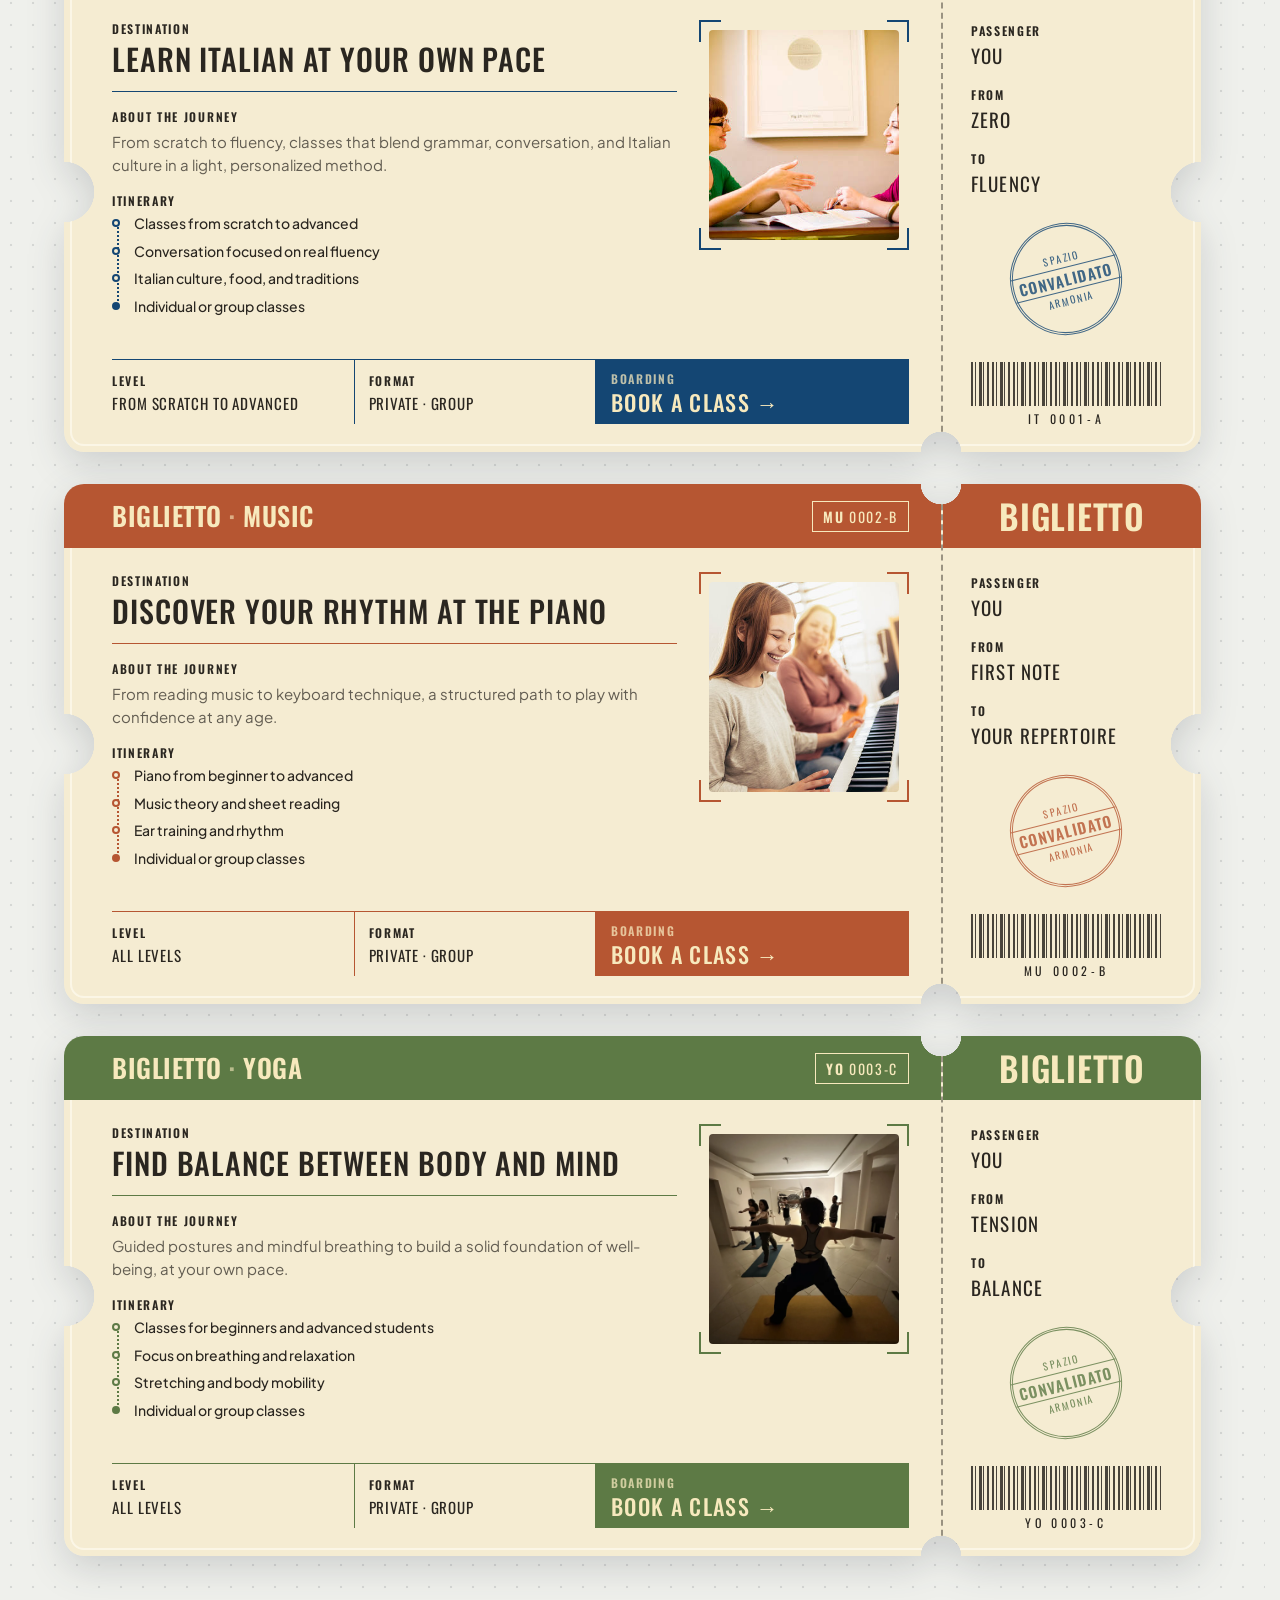
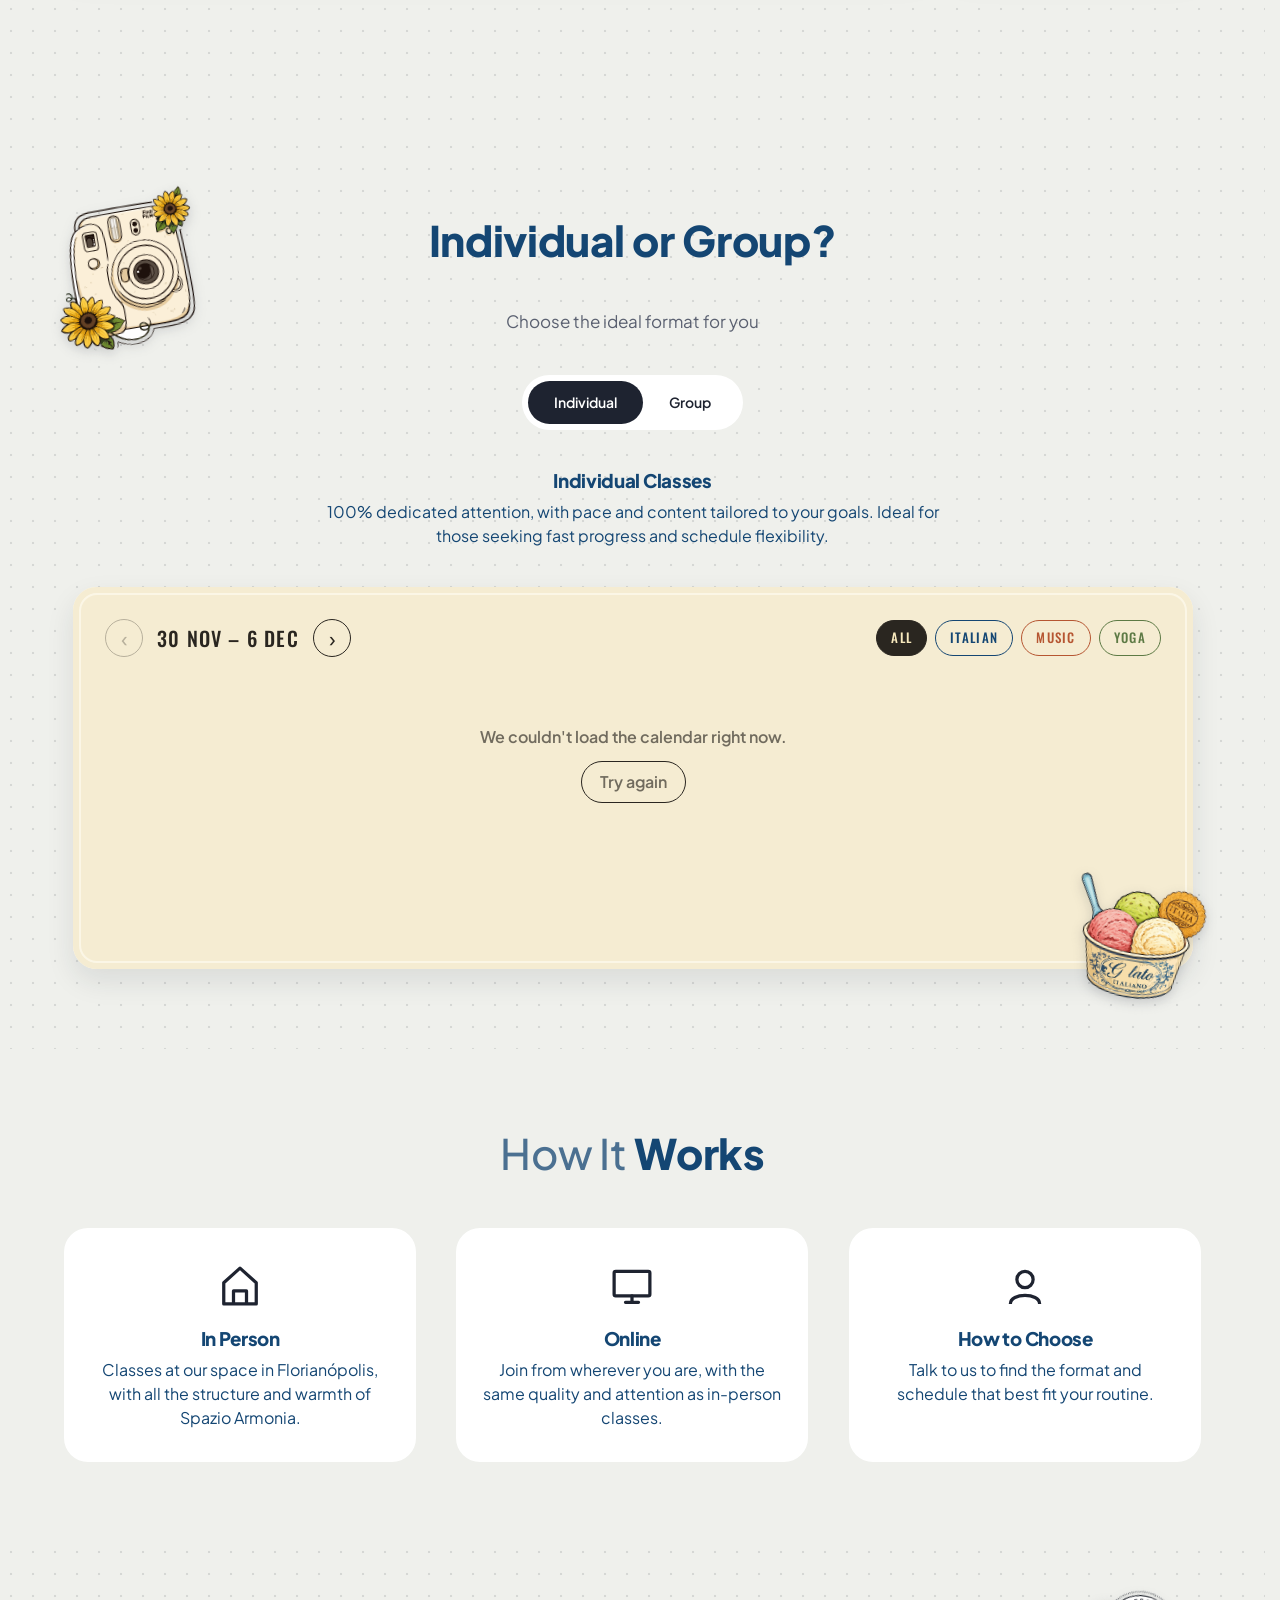
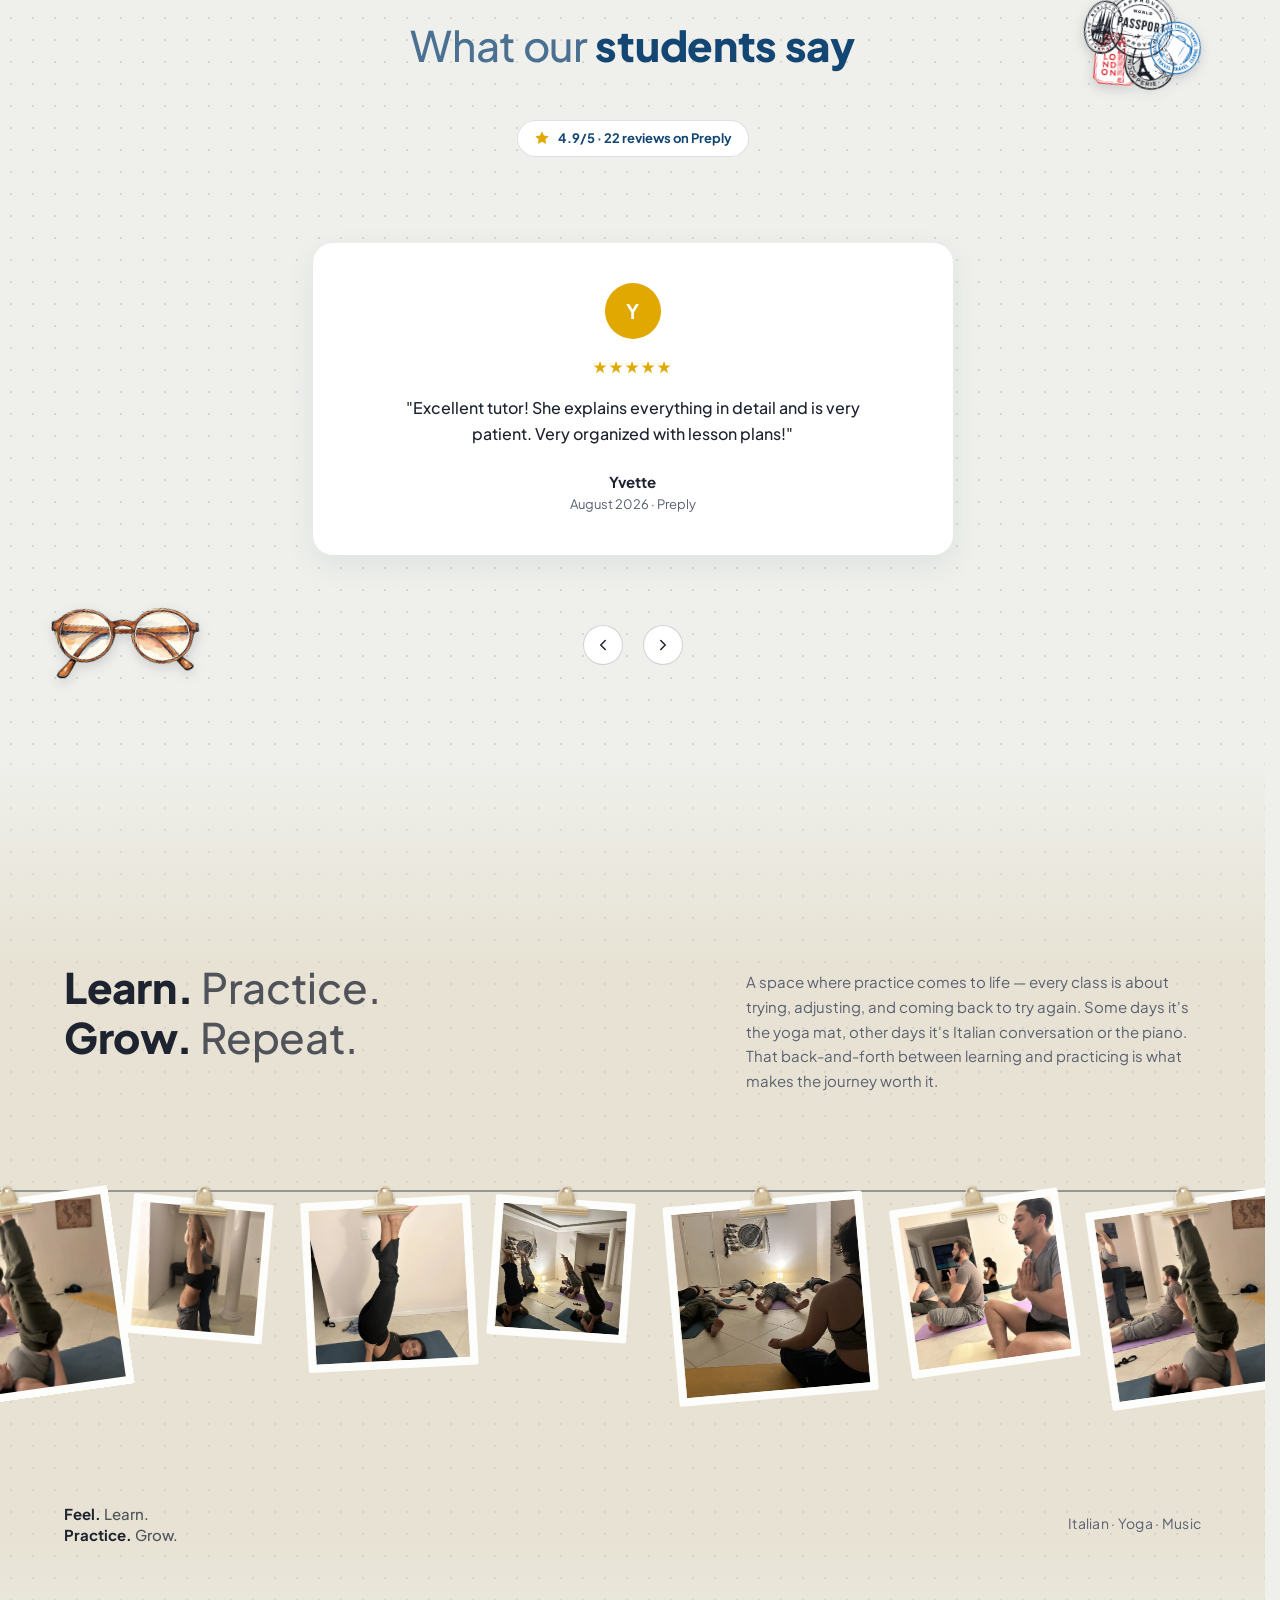
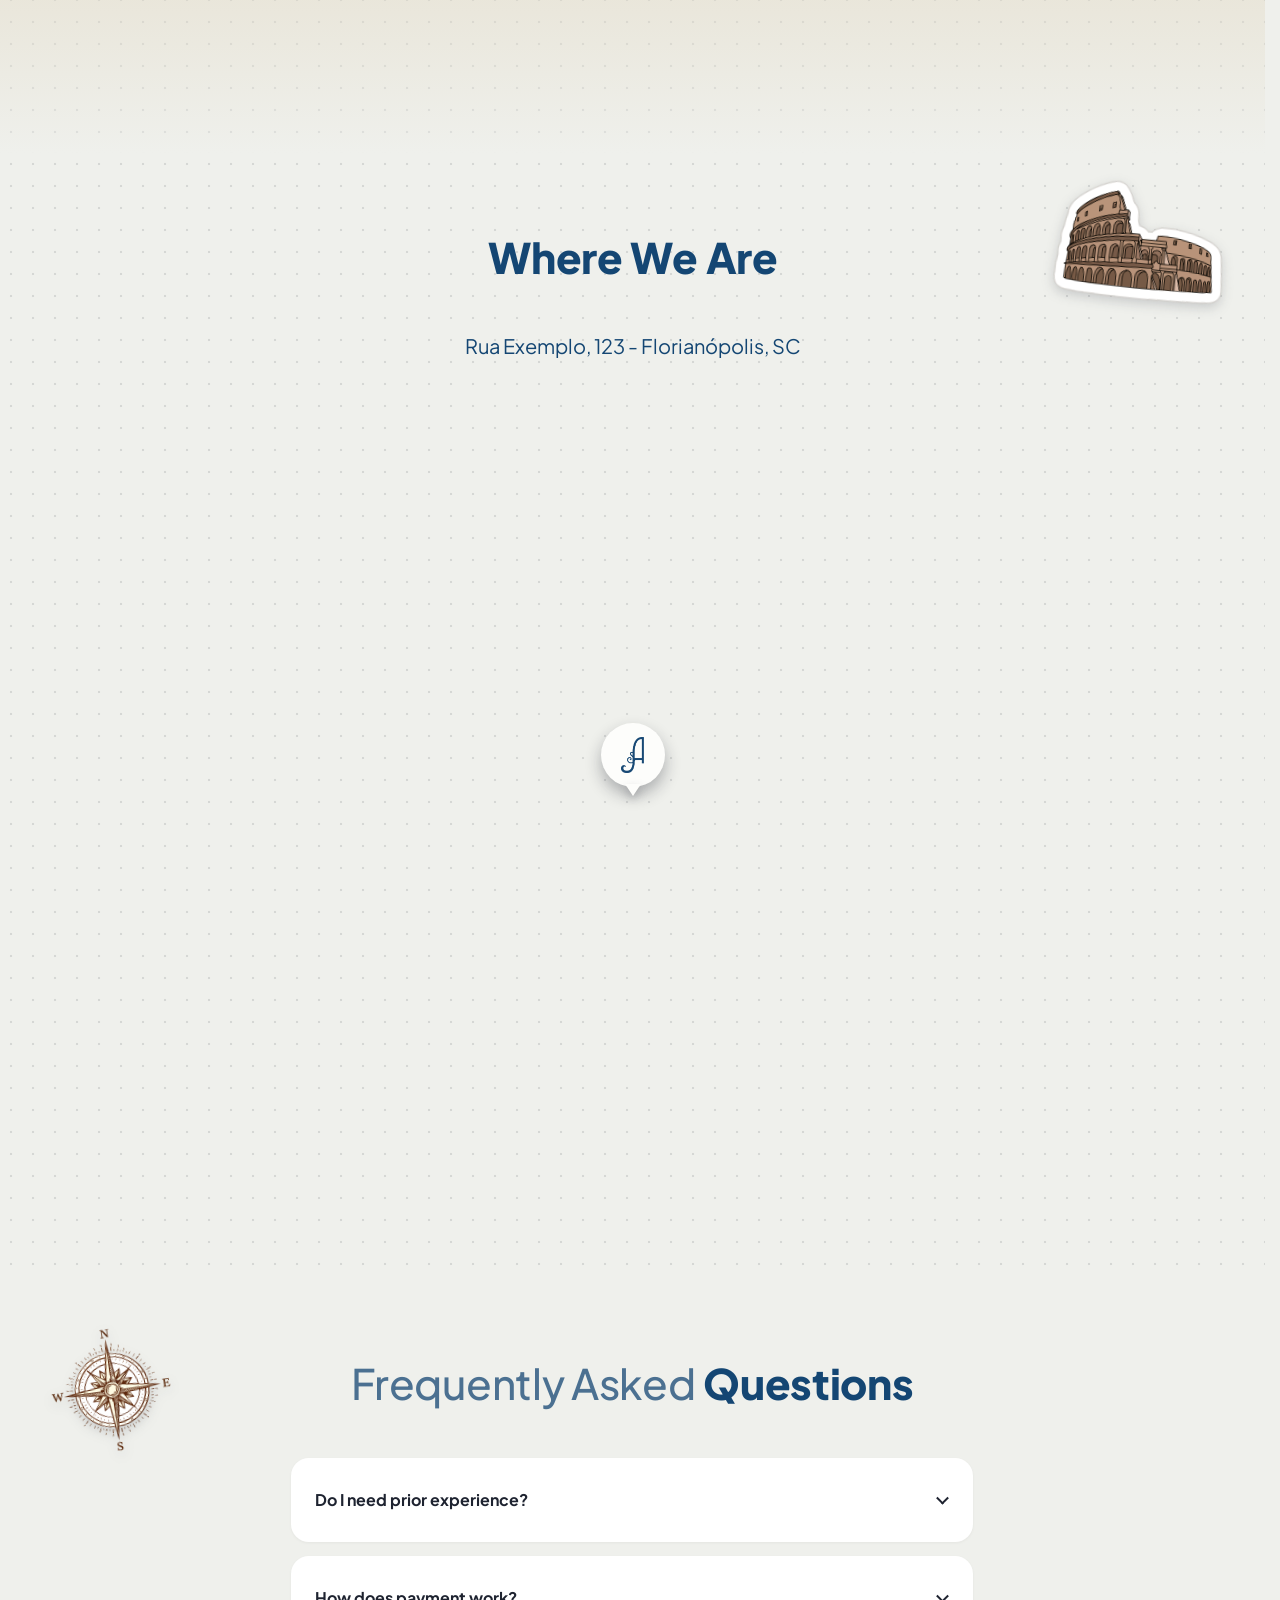
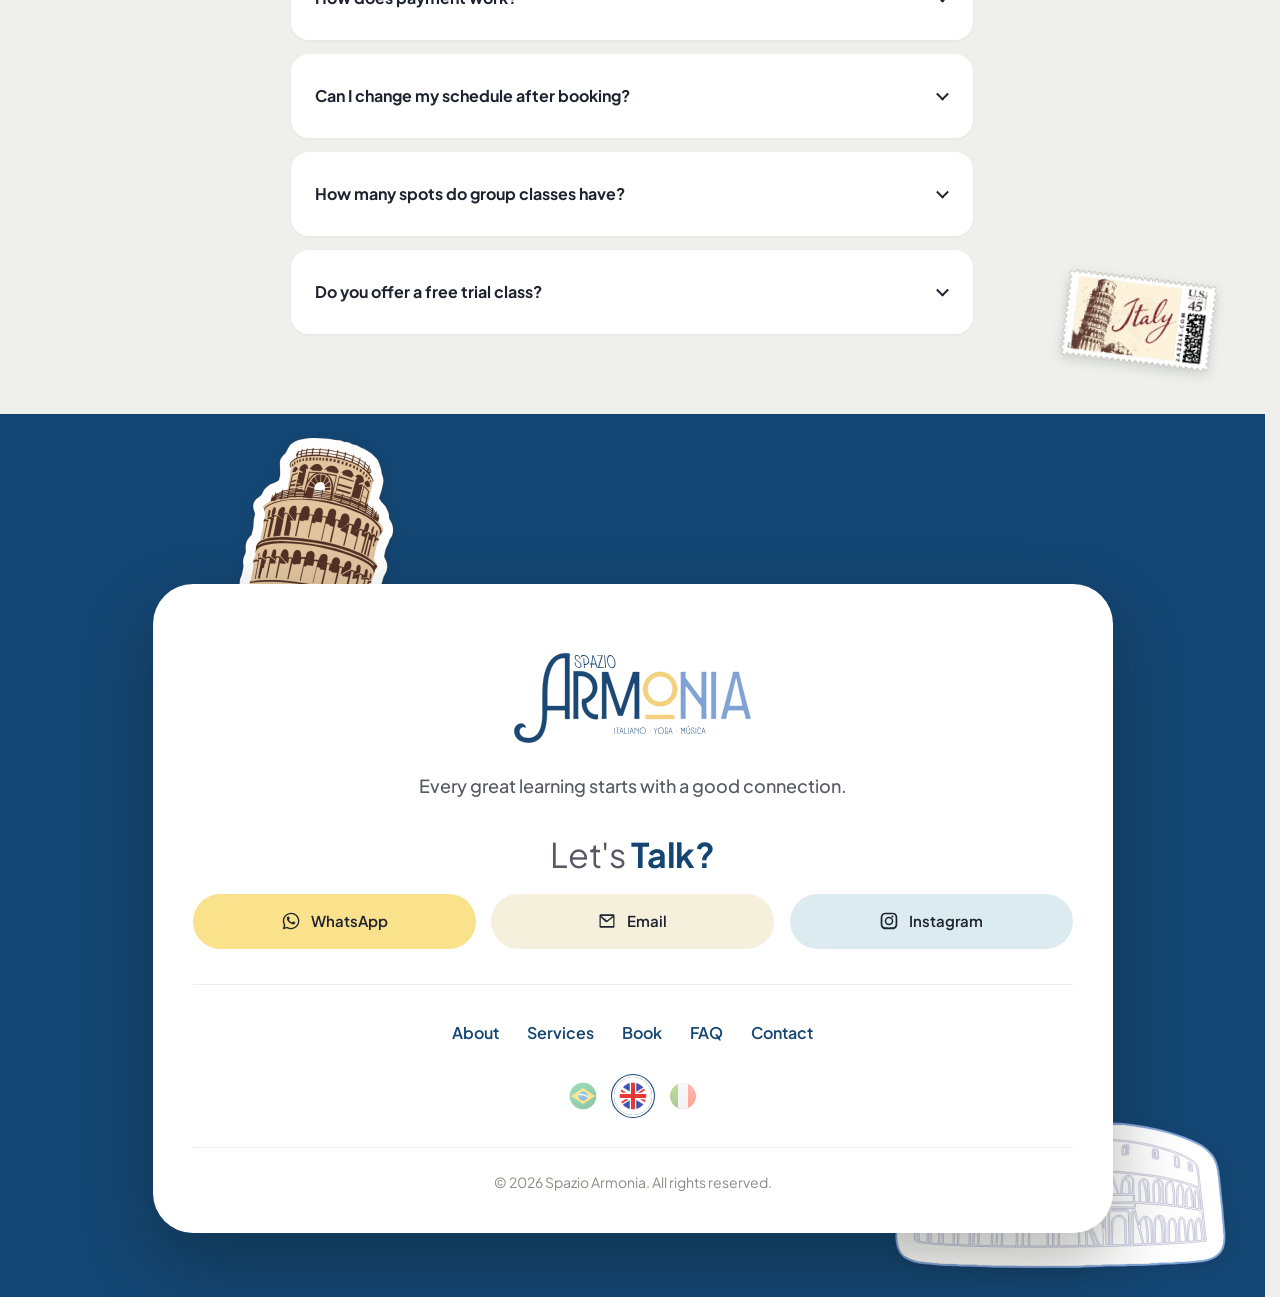
==== commit 20b40fc9: "Agenda viva integrada ao Google Calendar via Netlify Functions - Seção de agendamento mostra a seman" ====
--- a/index.html
+++ b/index.html
@@ -825,10 +825,65 @@
         </div>
       </div>
 
-      <!-- AQUI VAI O EMBED DO CAL.COM -->
-      <div class="calcom-placeholder">
-        <p data-i18n="agendamento.calcomPlaceholder">Widget de agendamento Cal.com aqui</p>
-      </div>
+      <!-- agenda viva: aulas do calendário "Spazio Armonia · Aulas" no Google
+           Calendar da escola, lidas em tempo real pela Netlify Function
+           /api/aulas (netlify/functions). O JS (initAgenda em main.js) monta a
+           semana aqui dentro; a inscrição na aula experimental vai pro
+           /api/agendar, que adiciona a pessoa como convidada do evento.
+           Configuração do Google: ver AGENDA-SETUP.md. -->
+      <div class="agenda" id="agendaViva">
+        <div class="agenda-toolbar">
+          <div class="agenda-weeknav">
+            <button type="button" class="agenda-nav" data-dir="-1" data-i18n-aria="agendamento.agenda.prevWeek" aria-label="Semana anterior">&#8249;</button>
+            <span class="agenda-range" id="agendaRange"></span>
+            <button type="button" class="agenda-nav" data-dir="1" data-i18n-aria="agendamento.agenda.nextWeek" aria-label="Próxima semana">&#8250;</button>
+          </div>
+          <div class="agenda-filters" id="agendaFilters" role="group">
+            <button type="button" class="agenda-chip active" data-modalidade="todas" data-i18n="agendamento.agenda.todas">Todas</button>
+            <button type="button" class="agenda-chip agenda-chip--italiano" data-modalidade="italiano" data-i18n="servicos.italiano.nome">Italiano</button>
+            <button type="button" class="agenda-chip agenda-chip--musica" data-modalidade="musica" data-i18n="servicos.musica.nome">Música</button>
+            <button type="button" class="agenda-chip agenda-chip--yoga" data-modalidade="yoga" data-i18n="servicos.yoga.nome">Yoga</button>
+          </div>
+        </div>
+        <div class="agenda-week" id="agendaWeek" aria-live="polite"></div>
+        <p class="agenda-demo" id="agendaDemo" hidden data-i18n="agendamento.agenda.demo">Modo demonstração — aulas de exemplo, nenhuma inscrição é gravada.</p>
+      </div>
+
+      <!-- janela de inscrição na aula experimental -->
+      <dialog class="agenda-dialog" id="agendaDialog" aria-labelledby="agendaDialogTitle">
+        <button type="button" class="agenda-dialog-close" data-close data-i18n-aria="agendamento.agenda.fechar" aria-label="Fechar">&times;</button>
+        <div class="agenda-dialog-body" id="agendaDialogForm">
+          <span class="tt-label" data-i18n="agendamento.agenda.experimental">Aula experimental</span>
+          <h3 class="agenda-dialog-title" id="agendaDialogTitle"></h3>
+          <p class="agenda-dialog-when" id="agendaDialogWhen"></p>
+          <form class="agenda-form" id="agendaForm" novalidate>
+            <label>
+              <span data-i18n="agendamento.agenda.nome">Nome</span>
+              <input type="text" name="nome" required minlength="2" maxlength="80" autocomplete="name">
+            </label>
+            <label>
+              <span data-i18n="agendamento.agenda.email">E-mail</span>
+              <input type="email" name="email" required maxlength="120" autocomplete="email">
+            </label>
+            <label>
+              <span data-i18n="agendamento.agenda.telefone">WhatsApp (opcional)</span>
+              <input type="tel" name="telefone" maxlength="30" autocomplete="tel">
+            </label>
+            <!-- campo-isca contra robôs: escondido de pessoas, robôs costumam preencher -->
+            <label class="agenda-hp" aria-hidden="true">
+              Website <input type="text" name="website" tabindex="-1" autocomplete="off">
+            </label>
+            <p class="agenda-form-error" id="agendaFormError" role="alert" hidden></p>
+            <button type="submit" class="btn agenda-submit" data-i18n="agendamento.agenda.confirmar">Confirmar inscrição</button>
+          </form>
+        </div>
+        <div class="agenda-dialog-body agenda-dialog-done" id="agendaDialogDone" hidden>
+          <span class="agenda-done-icon" aria-hidden="true">✓</span>
+          <h3 class="agenda-dialog-title" data-i18n="agendamento.agenda.sucessoTitulo">Inscrição feita!</h3>
+          <p data-i18n="agendamento.agenda.sucessoTexto">Você vai receber o convite da aula no seu e-mail. Até lá!</p>
+          <button type="button" class="btn agenda-submit" data-close data-i18n="agendamento.agenda.fechar">Fechar</button>
+        </div>
+      </dialog>
     </div>
   </section>
 
--- a/css/pages/home.css
+++ b/css/pages/home.css
@@ -1688,15 +1688,427 @@
   display: block;
 }
 
-.calcom-placeholder {
-  max-width: 640px;
+/* ===== Agenda viva — aulas do Google Calendar da escola (initAgenda em main.js) =====
+   semana em 7 colunas no desktop, lista de dias no celular (dias vazios somem).
+   Os cartões de aula seguem as cores dos bilhetes de trem por matéria. */
+.agenda {
+  --ag-italiano: #144673;
+  --ag-musica: #b65632;
+  --ag-yoga: #5d7a45;
+  --ag-outro: #6b6f78;
+  max-width: 1120px;
   margin: 40px auto 0;
-  padding: 48px 24px;
-  border: 2px dashed #c7c9c2;
+  padding: 24px;
+  border-radius: 24px;
+  background-color: #f5ecd2;
+  box-shadow: inset 0 0 0 6px #f5ecd2, inset 0 0 0 8px #fbf6e6, 0 12px 28px rgba(30, 35, 48, 0.1);
+  color: #2a2620;
+}
+
+.agenda-toolbar {
+  display: flex;
+  flex-wrap: wrap;
+  align-items: center;
+  justify-content: space-between;
+  gap: 16px;
+  margin-bottom: 20px;
+}
+
+.agenda-weeknav {
+  display: flex;
+  align-items: center;
+  gap: 10px;
+}
+
+.agenda-nav {
+  display: inline-flex;
+  align-items: center;
+  justify-content: center;
+  width: 38px;
+  height: 38px;
+  border: 1.5px solid #2a2620;
+  border-radius: 50%;
+  background: transparent;
+  color: #2a2620;
+  font-size: 22px;
+  line-height: 1;
+  cursor: pointer;
+  transition: background-color 0.2s ease, color 0.2s ease;
+}
+
+.agenda-nav:hover:not(:disabled) {
+  background-color: #2a2620;
+  color: #f5ecd2;
+}
+
+.agenda-nav:disabled {
+  opacity: 0.3;
+  cursor: default;
+}
+
+.agenda-range {
+  min-width: 150px;
+  font-family: 'Oswald', sans-serif;
+  font-size: 20px;
+  font-weight: 500;
+  letter-spacing: 0.06em;
+  text-align: center;
+  text-transform: uppercase;
+}
+
+.agenda-filters {
+  display: flex;
+  flex-wrap: wrap;
+  gap: 8px;
+}
+
+.agenda-chip {
+  --chip: #2a2620;
+  padding: 7px 14px;
+  border: 1.5px solid var(--chip);
+  border-radius: 9999px;
+  background: transparent;
+  color: var(--chip);
+  font-family: 'Oswald', sans-serif;
+  font-size: 13px;
+  font-weight: 500;
+  letter-spacing: 0.1em;
+  text-transform: uppercase;
+  cursor: pointer;
+  transition: background-color 0.2s ease, color 0.2s ease;
+}
+
+.agenda-chip--italiano { --chip: var(--ag-italiano); }
+.agenda-chip--musica { --chip: var(--ag-musica); }
+.agenda-chip--yoga { --chip: var(--ag-yoga); }
+
+.agenda-chip.active,
+.agenda-chip:hover {
+  background-color: var(--chip);
+  color: #f7e9bd;
+}
+
+/* --- a semana --- */
+.agenda-week {
+  display: flex;
+  flex-direction: column;
+  gap: 14px;
+  transition: opacity 0.2s ease;
+}
+
+.agenda-week.is-loading {
+  opacity: 0.5;
+}
+
+.agenda-day.is-empty {
+  display: none;
+}
+
+.agenda-day-head {
+  display: flex;
+  align-items: baseline;
+  gap: 8px;
+  margin-bottom: 8px;
+  padding-bottom: 6px;
+  border-bottom: 1.5px solid rgba(42, 38, 32, 0.25);
+  font-family: 'Oswald', sans-serif;
+  text-transform: uppercase;
+}
+
+.agenda-day-name {
+  font-size: 13px;
+  font-weight: 600;
+  letter-spacing: 0.14em;
+}
+
+.agenda-day-num {
+  font-size: 22px;
+  font-weight: 500;
+}
+
+.agenda-day.is-today .agenda-day-head {
+  border-bottom-color: #2a2620;
+}
+
+.agenda-day.is-today .agenda-day-num {
+  display: inline-flex;
+  align-items: center;
+  justify-content: center;
+  min-width: 34px;
+  height: 34px;
+  border-radius: 50%;
+  background-color: #2a2620;
+  color: #f5ecd2;
+}
+
+.agenda-day-list {
+  display: flex;
+  flex-direction: column;
+  gap: 8px;
+}
+
+/* cartão da aula: faixa colorida da matéria à esquerda, como a faixa do bilhete */
+.agenda-card {
+  --card: var(--ag-outro);
+  display: flex;
+  flex-direction: column;
+  gap: 4px;
+  width: 100%;
+  padding: 10px 12px 10px 16px;
+  border: none;
+  border-left: 5px solid var(--card);
+  border-radius: 8px;
+  background-color: #fffdf6;
+  color: #2a2620;
+  text-align: left;
+  cursor: pointer;
+  box-shadow: 0 2px 6px rgba(42, 38, 32, 0.08);
+  transition: transform 0.2s ease, box-shadow 0.2s ease;
+}
+
+.agenda-card--italiano { --card: var(--ag-italiano); }
+.agenda-card--musica { --card: var(--ag-musica); }
+.agenda-card--yoga { --card: var(--ag-yoga); }
+
+.agenda-card:hover:not(:disabled),
+.agenda-card:focus-visible {
+  transform: translateY(-2px);
+  box-shadow: 0 8px 16px rgba(42, 38, 32, 0.14);
+}
+
+.agenda-card-time {
+  font-family: 'Oswald', sans-serif;
+  font-size: 13px;
+  font-weight: 500;
+  letter-spacing: 0.08em;
+  color: var(--card);
+}
+
+.agenda-card-title {
+  font-size: 14px;
+  font-weight: 700;
+  line-height: 1.3;
+}
+
+.agenda-card-meta {
+  display: flex;
+  flex-wrap: wrap;
+  gap: 6px;
+  font-size: 12px;
+  color: rgba(42, 38, 32, 0.65);
+}
+
+.agenda-card-tag {
+  padding: 0 6px;
+  border: 1px solid currentColor;
+  border-radius: 4px;
+}
+
+.agenda-card-cta {
+  margin-top: 2px;
+  font-family: 'Oswald', sans-serif;
+  font-size: 12px;
+  font-weight: 600;
+  letter-spacing: 0.1em;
+  text-transform: uppercase;
+  color: var(--card);
+}
+
+.agenda-card.is-full {
+  opacity: 0.55;
+  cursor: default;
+}
+
+.agenda-message {
+  padding: 48px 16px;
+  color: rgba(42, 38, 32, 0.65);
+  font-weight: 600;
+  text-align: center;
+}
+
+.agenda-retry {
+  display: block;
+  margin: 12px auto 0;
+  padding: 8px 18px;
+  border: 1.5px solid #2a2620;
+  border-radius: 9999px;
+  background: transparent;
+  font-weight: 600;
+  cursor: pointer;
+}
+
+.agenda-demo {
+  margin: 16px 0 0;
+  font-size: 12px;
+  color: rgba(42, 38, 32, 0.6);
+  text-align: center;
+}
+
+@media (min-width: 900px) {
+  .agenda {
+    padding: 32px;
+  }
+
+  .agenda-week {
+    display: grid;
+    grid-template-columns: repeat(7, minmax(0, 1fr));
+    gap: 10px;
+    min-height: 260px;
+  }
+
+  /* no desktop os 7 dias aparecem sempre, mesmo vazios */
+  .agenda-day.is-empty {
+    display: block;
+  }
+
+  .agenda-day.is-empty:not(.is-today) .agenda-day-head {
+    opacity: 0.45;
+  }
+
+  .agenda-message {
+    grid-column: 1 / -1;
+  }
+}
+
+/* --- janela de inscrição --- */
+.agenda-dialog {
+  width: min(440px, calc(100% - 32px));
+  padding: 0;
+  border: none;
   border-radius: 20px;
-  color: #555555;
-  font-weight: 700;
+  background-color: #f5ecd2;
+  color: #2a2620;
+  box-shadow: 0 24px 60px rgba(30, 35, 48, 0.35);
+}
+
+.agenda-dialog::backdrop {
+  background-color: rgba(30, 35, 48, 0.5);
+}
+
+.agenda-dialog-close {
+  position: absolute;
+  top: 10px;
+  right: 12px;
+  width: 36px;
+  height: 36px;
+  border: none;
+  background: transparent;
+  color: #2a2620;
+  font-size: 28px;
+  line-height: 1;
+  cursor: pointer;
+}
+
+.agenda-dialog-body {
+  padding: 32px 28px 28px;
+}
+
+.agenda-dialog-title {
+  margin: 4px 0 6px;
+  font-family: 'Oswald', sans-serif;
+  font-size: 26px;
+  font-weight: 500;
+  line-height: 1.15;
+  letter-spacing: 0.03em;
+  text-transform: uppercase;
+}
+
+.agenda-dialog-when {
+  margin: 0 0 20px;
+  padding-bottom: 16px;
+  border-bottom: 1.5px dashed rgba(42, 38, 32, 0.4);
+  font-size: 15px;
+  color: rgba(42, 38, 32, 0.75);
+}
+
+.agenda-dialog-when::first-letter {
+  text-transform: uppercase;
+}
+
+.agenda-form {
+  display: flex;
+  flex-direction: column;
+  gap: 14px;
+}
+
+.agenda-form label {
+  display: flex;
+  flex-direction: column;
+  gap: 6px;
+  font-family: 'Oswald', sans-serif;
+  font-size: 12px;
+  font-weight: 600;
+  letter-spacing: 0.14em;
+  text-transform: uppercase;
+}
+
+.agenda-form input {
+  padding: 11px 14px;
+  border: 1.5px solid rgba(42, 38, 32, 0.3);
+  border-radius: 10px;
+  background-color: #fffdf6;
+  color: #2a2620;
+  font: inherit;
+  font-family: 'Plus Jakarta Sans', sans-serif;
+  font-size: 15px;
+  letter-spacing: normal;
+  text-transform: none;
+}
+
+.agenda-form input:focus {
+  outline: none;
+  border-color: #144673;
+  box-shadow: 0 0 0 3px rgba(20, 70, 115, 0.15);
+}
+
+/* campo-isca: fora da tela, mas ainda no formulário pros robôs */
+.agenda-hp {
+  position: absolute;
+  left: -9999px;
+  width: 1px;
+  height: 1px;
+  overflow: hidden;
+}
+
+.agenda-form-error {
+  margin: 0;
+  padding: 10px 12px;
+  border-radius: 8px;
+  background-color: rgba(182, 86, 50, 0.12);
+  color: #8e3f22;
+  font-size: 14px;
+}
+
+.agenda-submit {
+  margin-top: 6px;
+  background-color: #144673;
+  color: #ffffff;
+}
+
+.agenda-submit:disabled {
+  opacity: 0.6;
+}
+
+.agenda-dialog-done {
   text-align: center;
+}
+
+.agenda-dialog-done p {
+  margin: 0 0 20px;
+  color: rgba(42, 38, 32, 0.75);
+}
+
+.agenda-done-icon {
+  display: inline-flex;
+  align-items: center;
+  justify-content: center;
+  width: 56px;
+  height: 56px;
+  margin-bottom: 8px;
+  border-radius: 50%;
+  background-color: #5d7a45;
+  color: #ffffff;
+  font-size: 28px;
 }
 
 /* ===== Como funciona ===== */
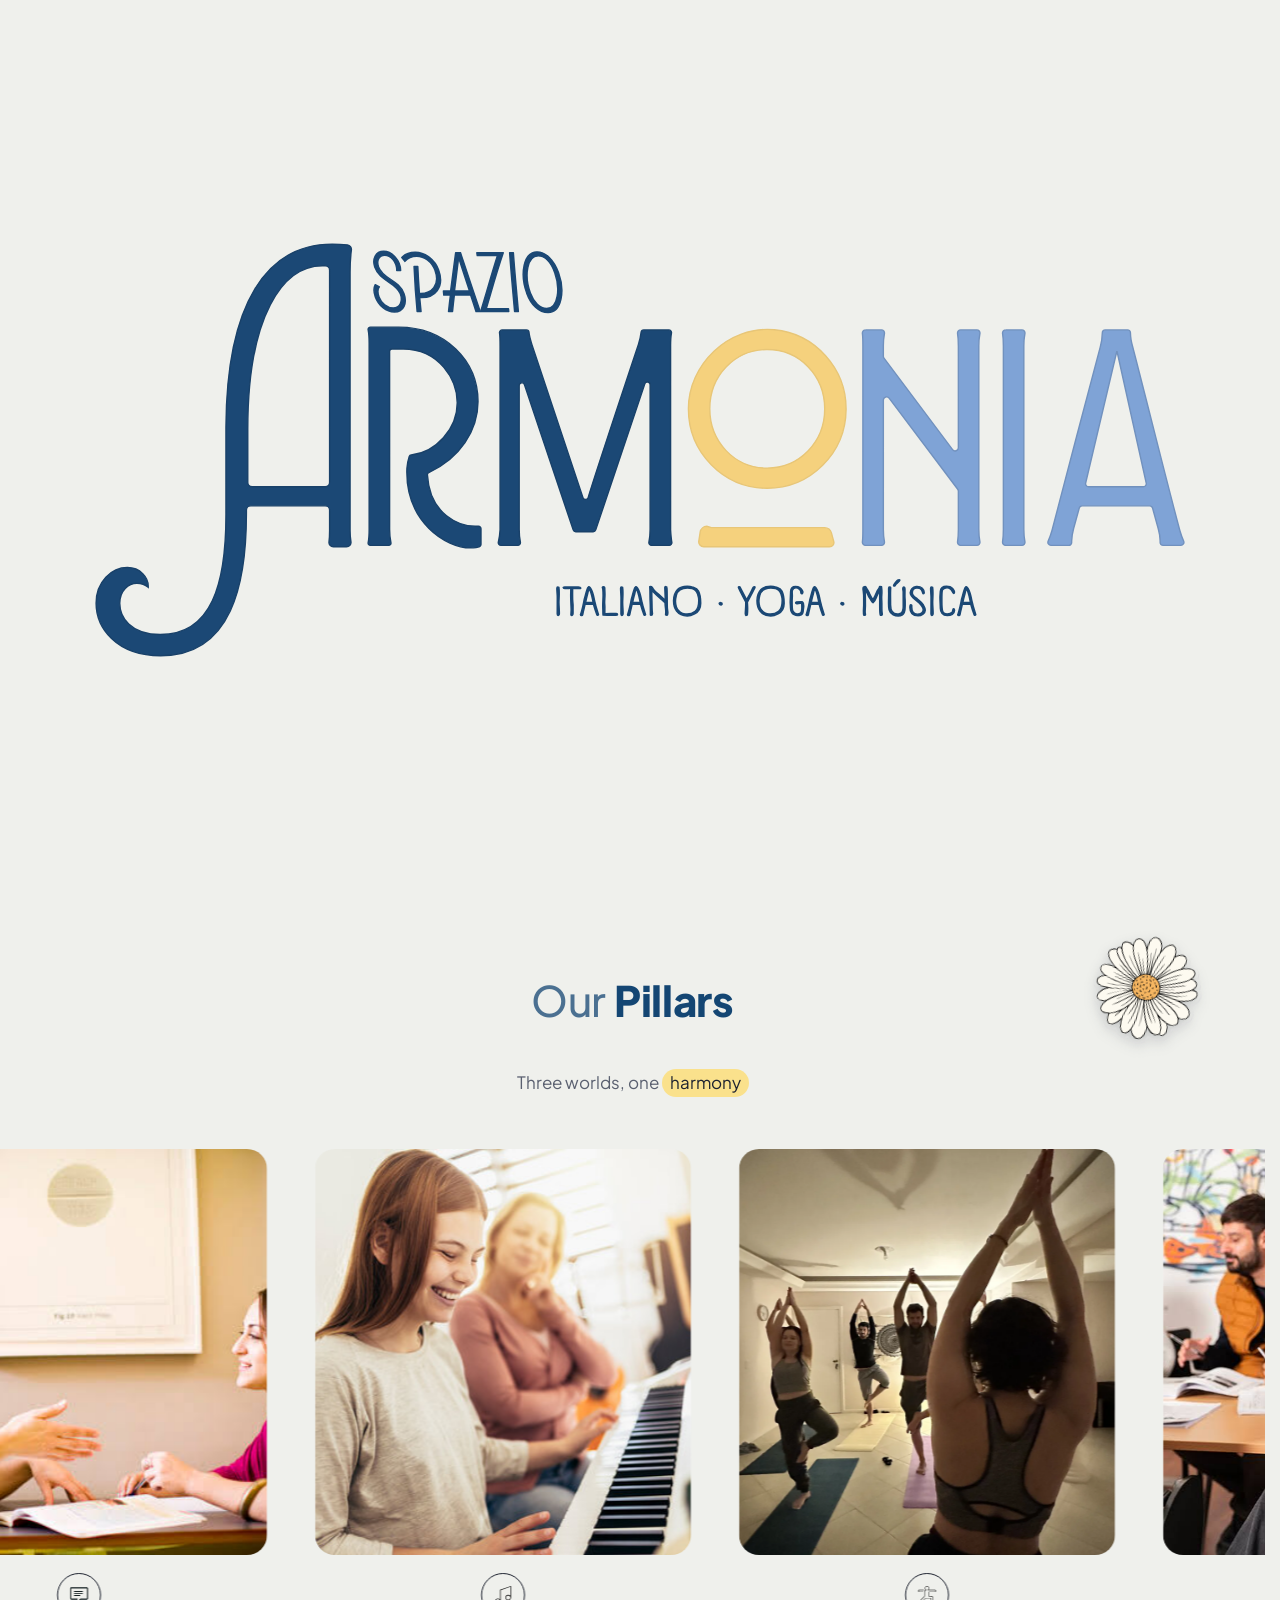
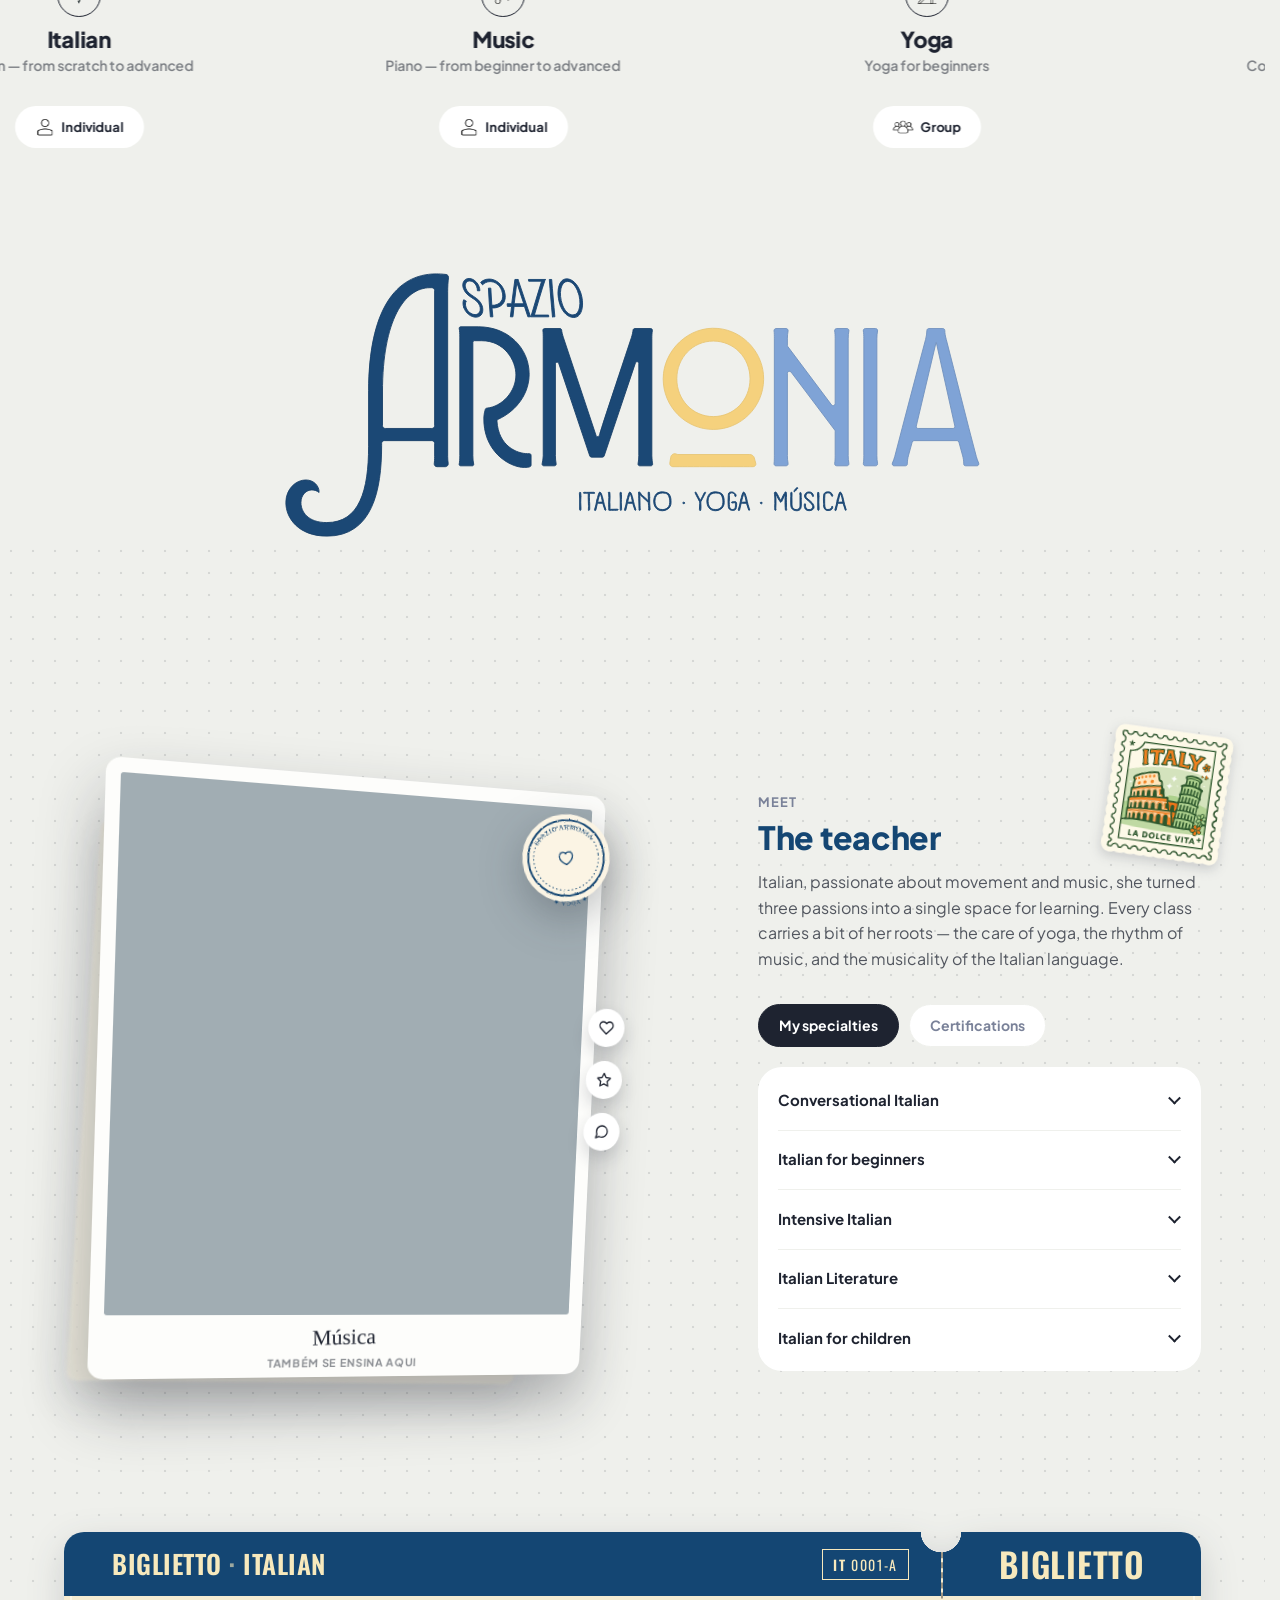
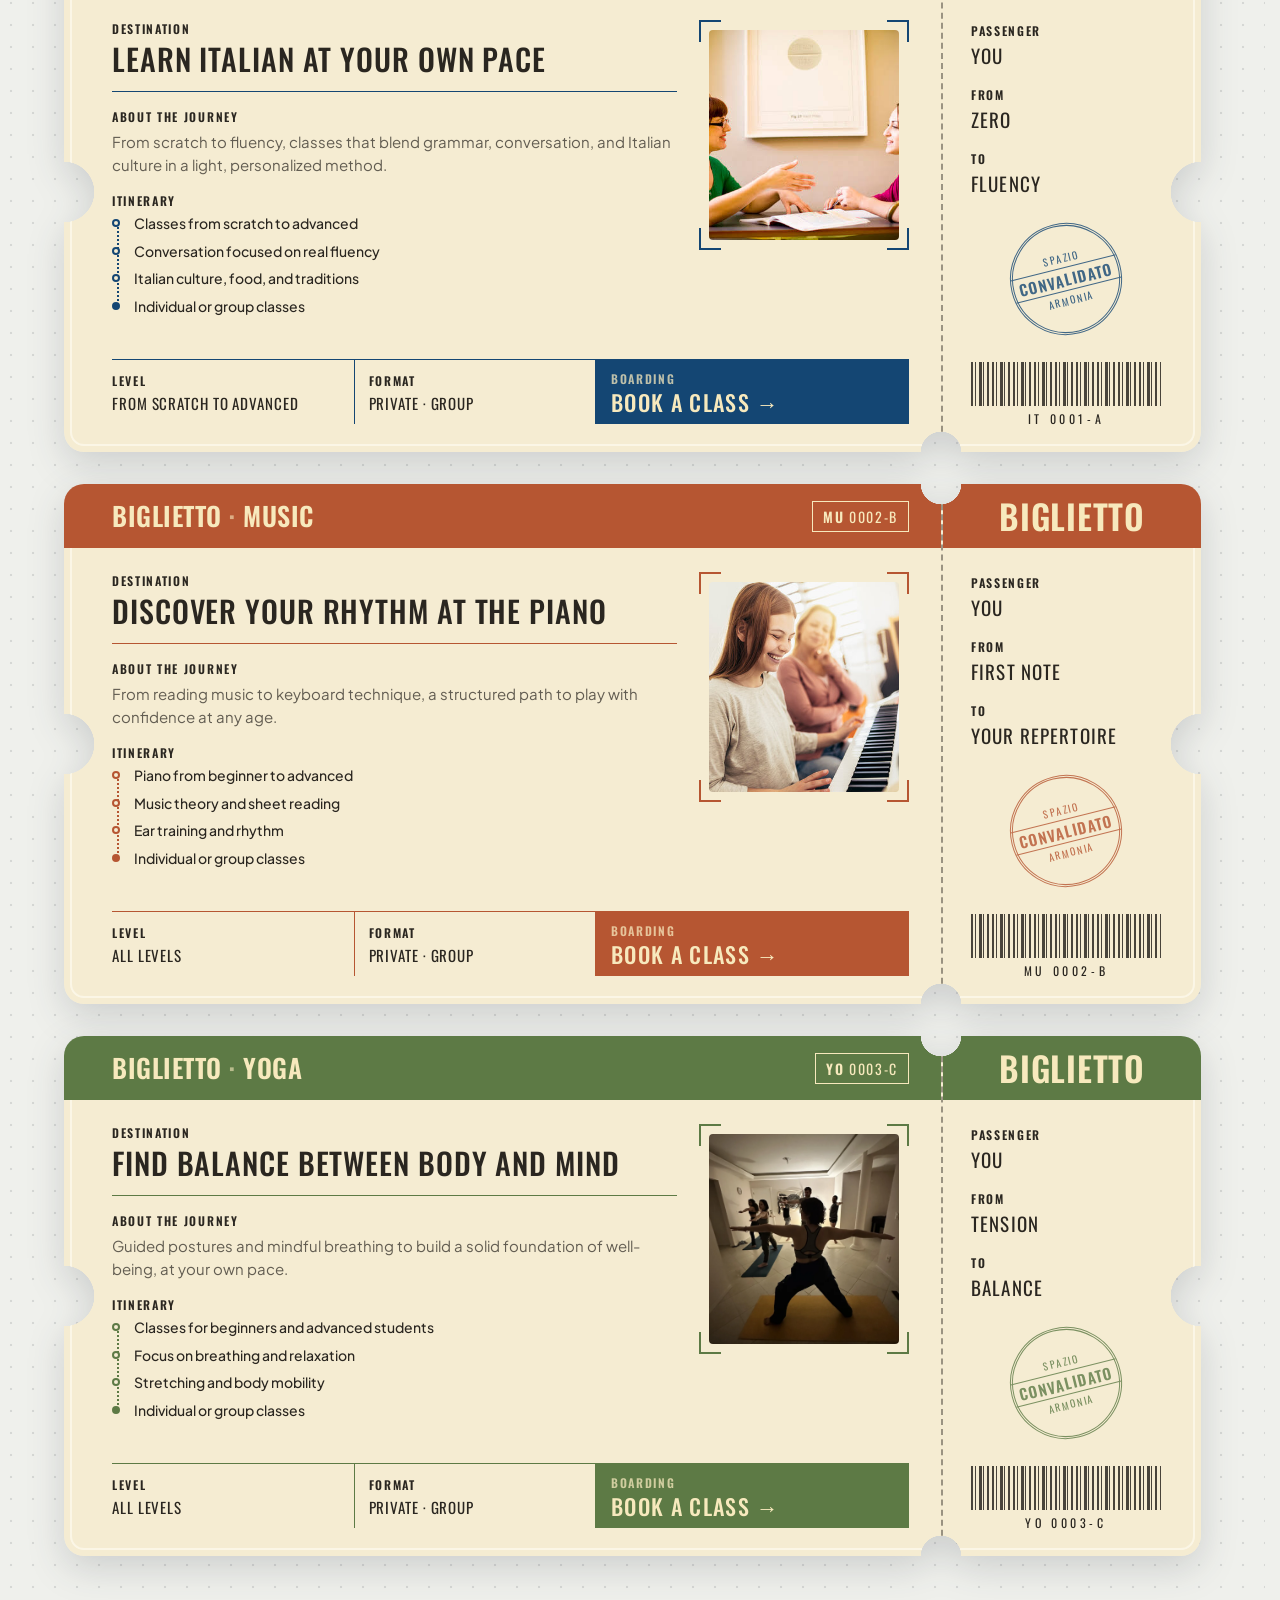
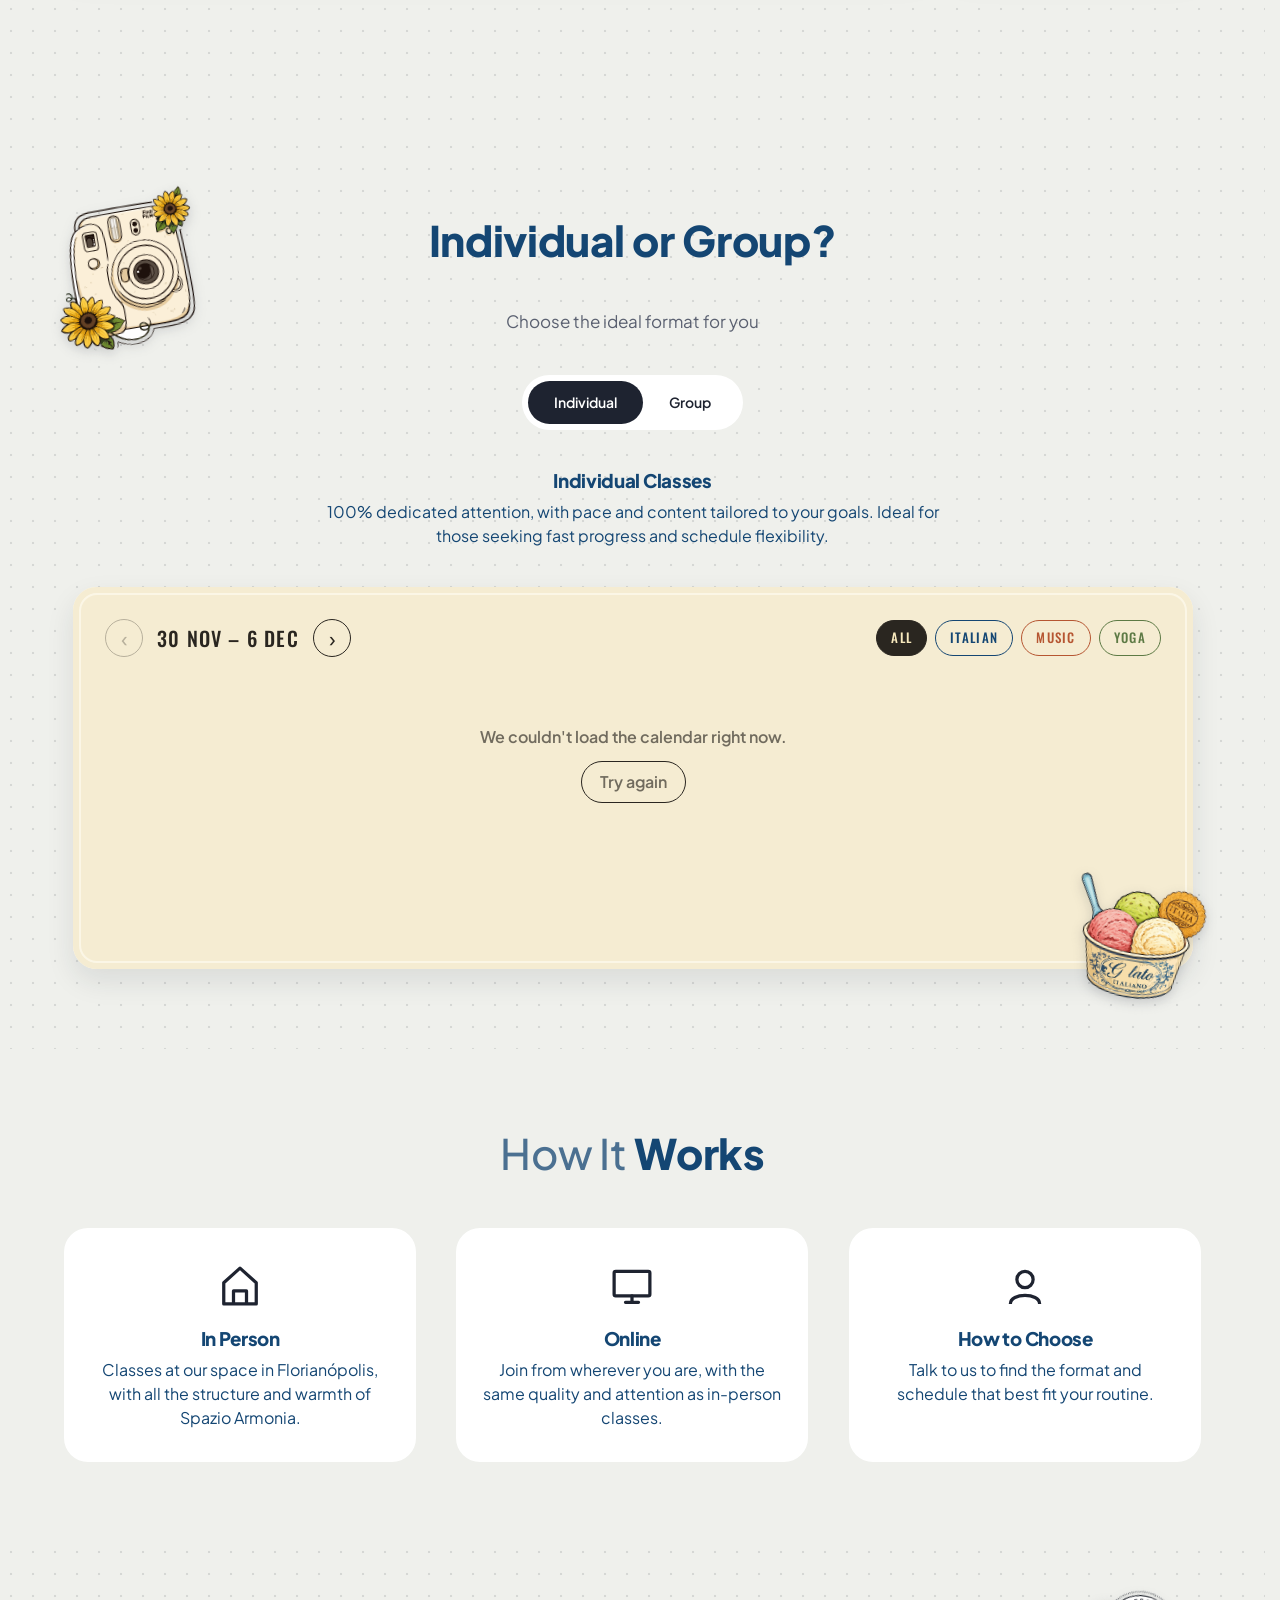
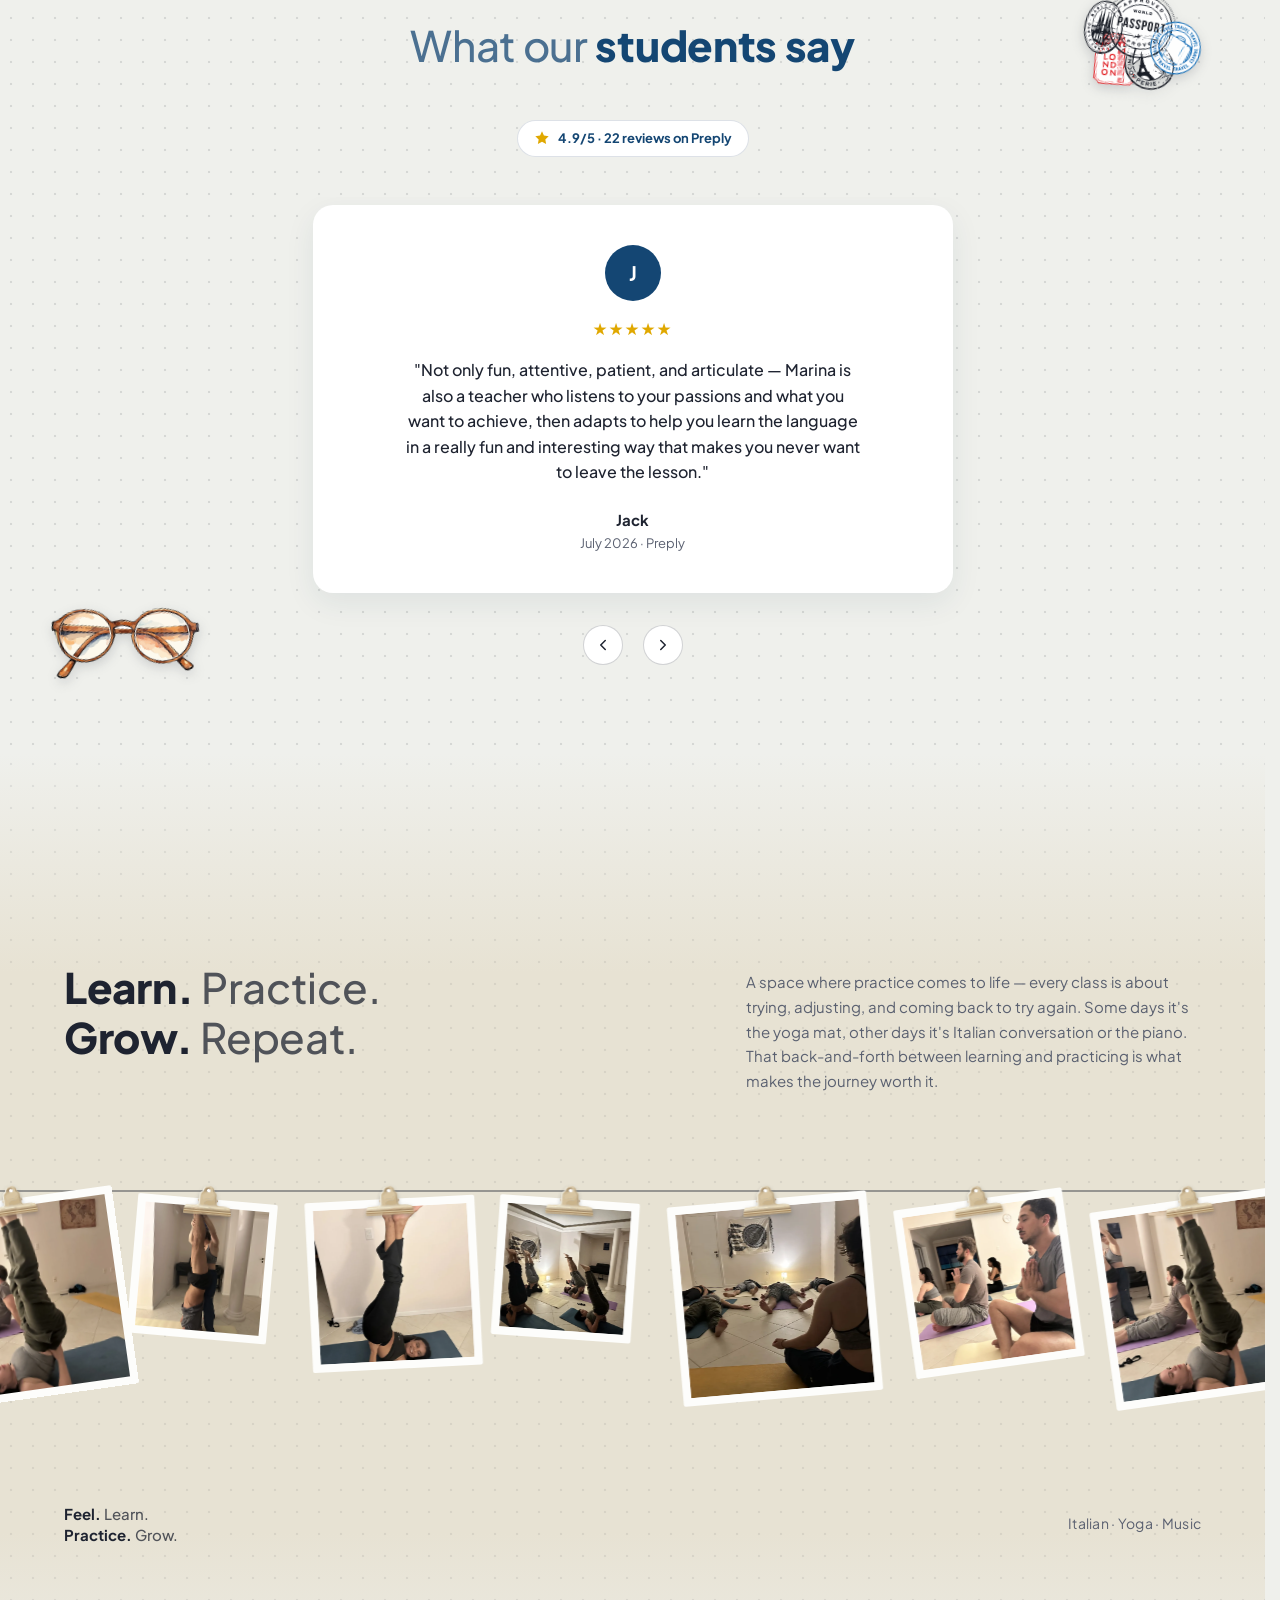
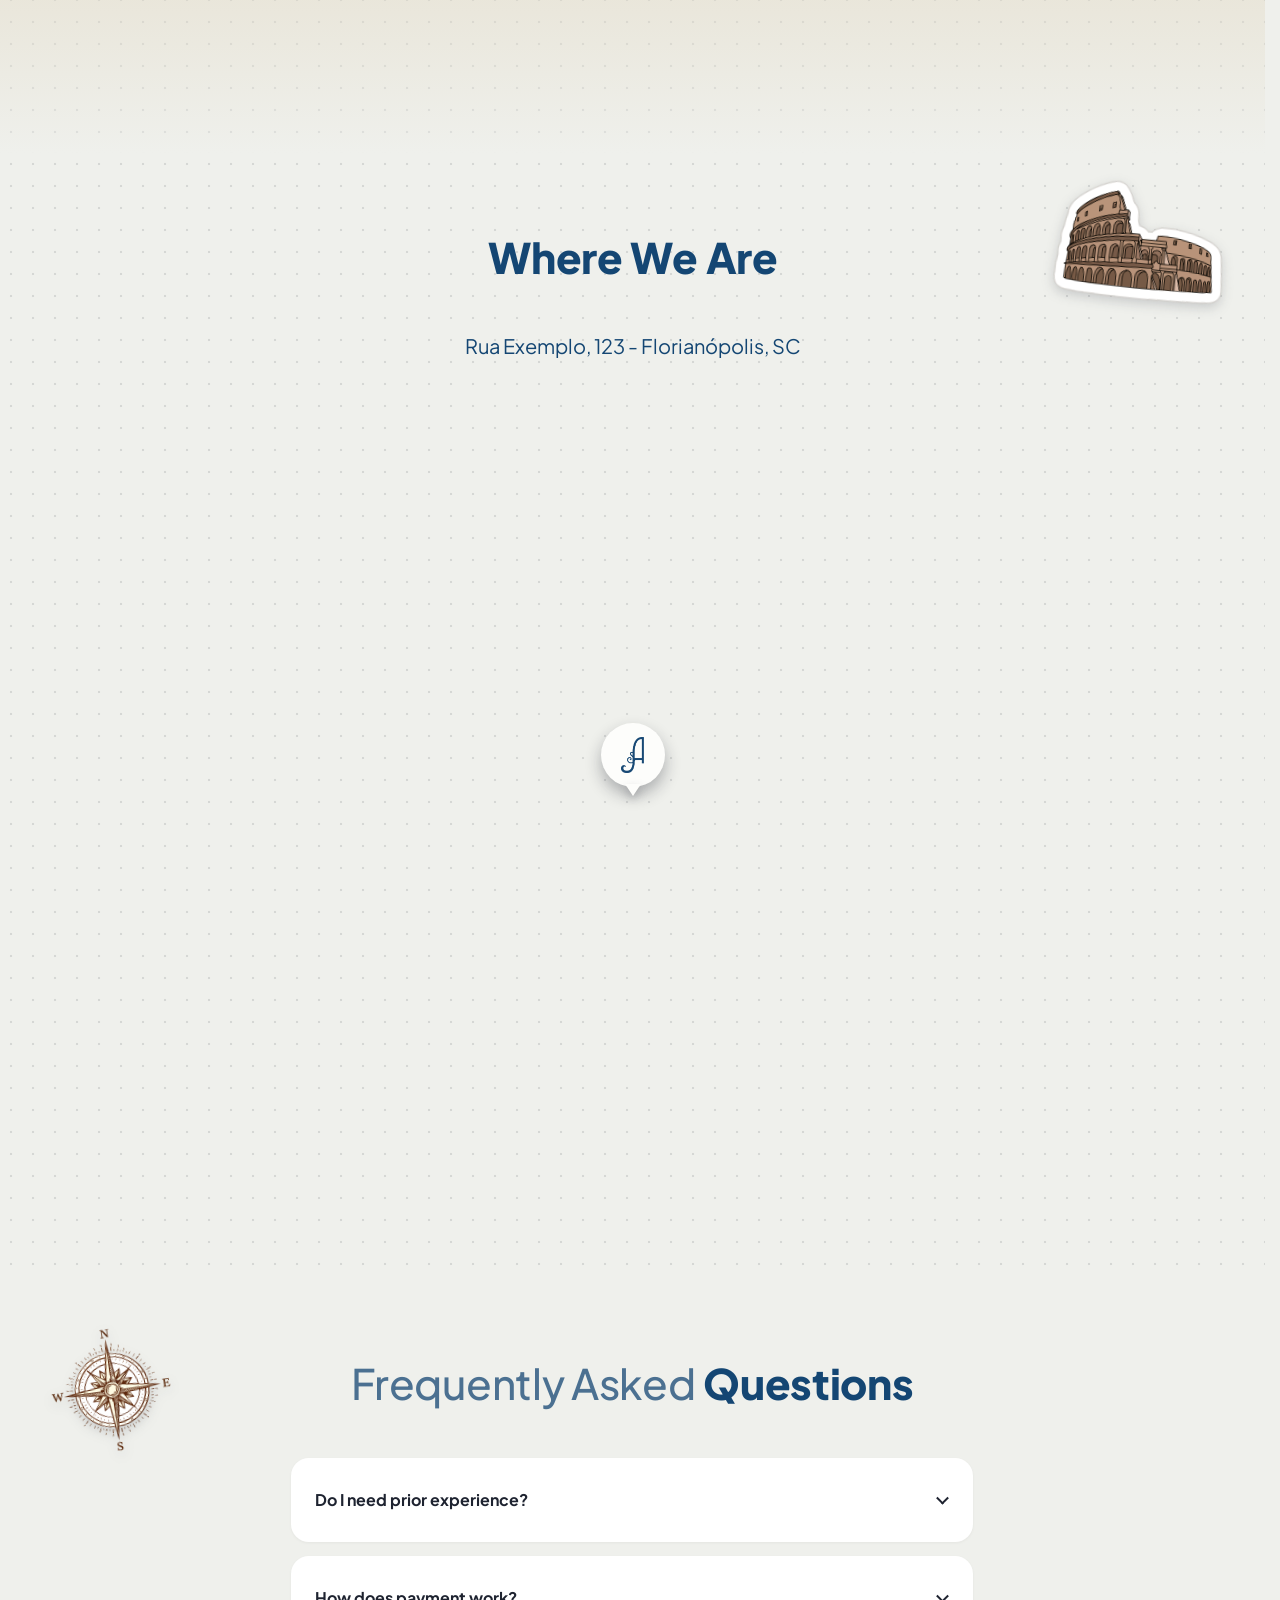
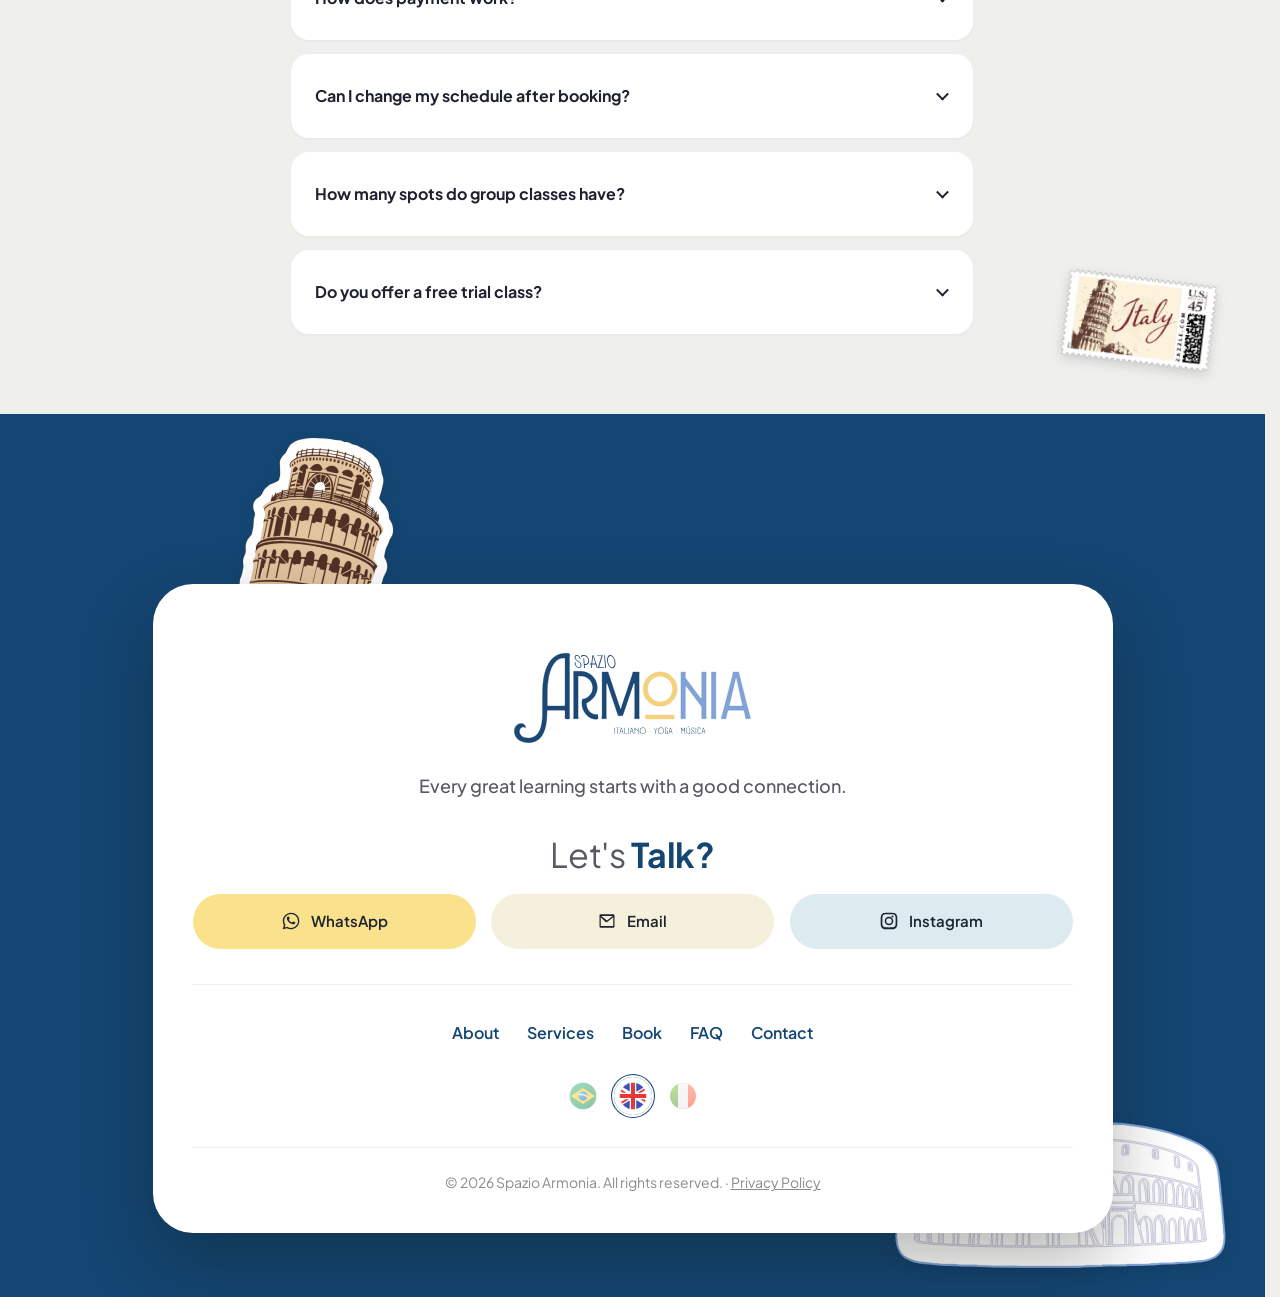
==== commit 64a143f6: "Página de Política de Privacidade e link no rodapé Necessária para publicar o app OAuth do Google Ca" ====
--- a/index.html
+++ b/index.html
@@ -826,8 +826,8 @@
       </div>
 
       <!-- agenda viva: aulas do calendário "Spazio Armonia · Aulas" no Google
-           Calendar da escola, lidas em tempo real pela Netlify Function
-           /api/aulas (netlify/functions). O JS (initAgenda em main.js) monta a
+           Calendar da escola, lidas em tempo real pela função
+           /api/aulas. O JS (initAgenda em main.js) monta a
            semana aqui dentro; a inscrição na aula experimental vai pro
            /api/agendar, que adiciona a pessoa como convidada do evento.
            Configuração do Google: ver AGENDA-SETUP.md. -->
@@ -1276,7 +1276,7 @@
       </button>
     </div>
 
-    <p class="footer-rights">&copy; 2026 Spazio Armonia. <span data-i18n="footer.rights">Todos os direitos reservados.</span></p>
+    <p class="footer-rights">&copy; 2026 Spazio Armonia. <span data-i18n="footer.rights">Todos os direitos reservados.</span> · <a href="privacidade.html" class="footer-privacy" data-i18n="footer.privacy">Política de Privacidade</a></p>
   </div>
 </footer>
 
--- a/css/footer.css
+++ b/css/footer.css
@@ -202,3 +202,8 @@
     bottom: 8px;
   }
 }
+
+.footer-privacy {
+  color: #8a8c86;
+  text-decoration: underline;
+}
